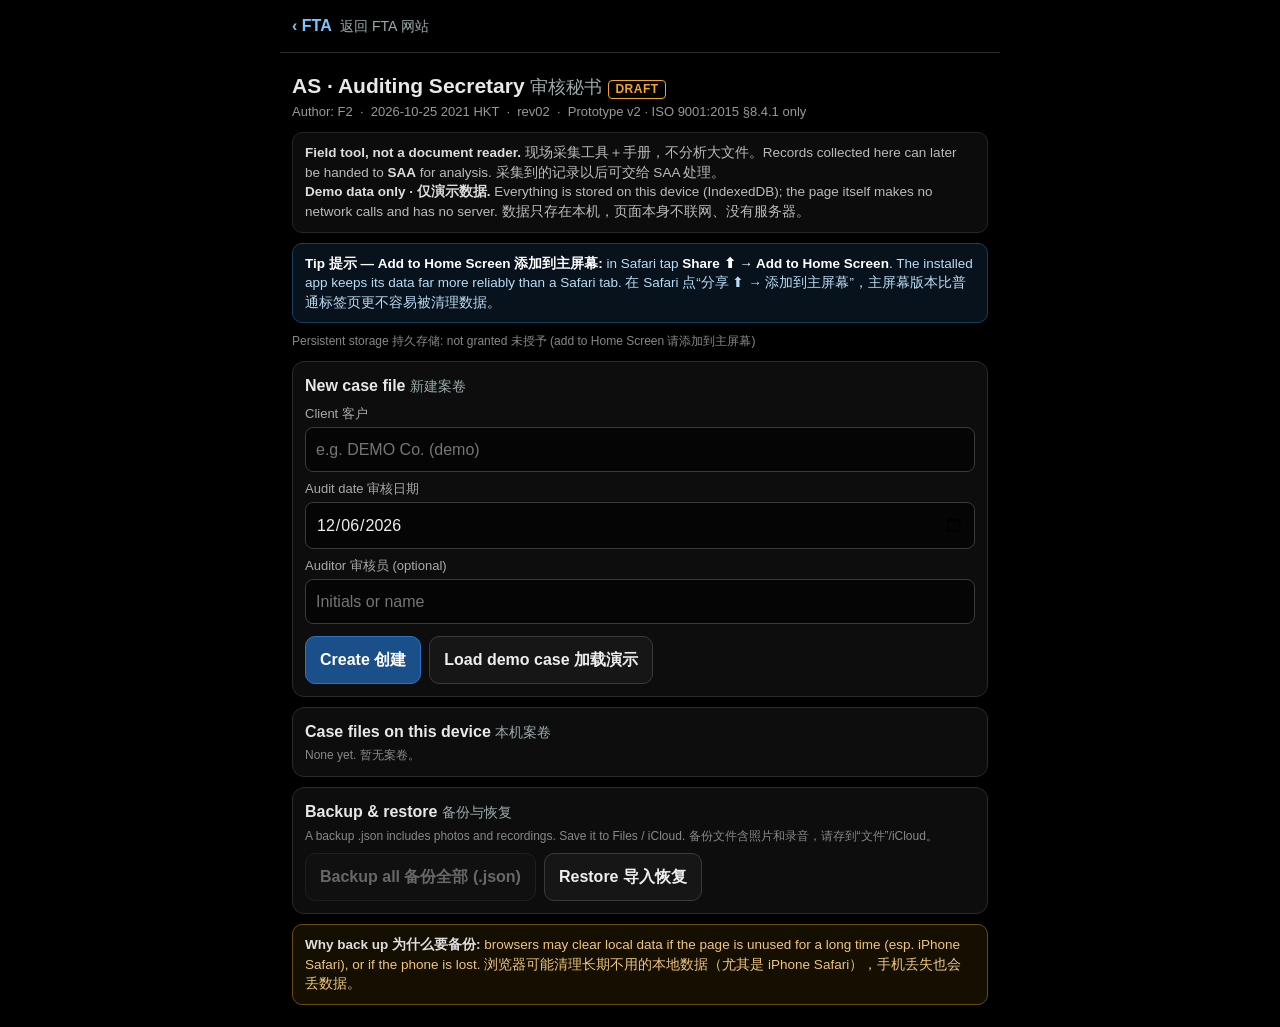
==== as/index.html @ 7c20d6fe "Add AS Auditing Secretary prototype rev02 at /as/ (DRAFT) - Frankie on behalf of JG" ====
<!DOCTYPE html>
<html lang="en">
<head>
<meta charset="utf-8">
<meta name="viewport" content="width=device-width, initial-scale=1, viewport-fit=cover">
<meta name="apple-mobile-web-app-capable" content="yes">
<meta name="mobile-web-app-capable" content="yes">
<meta name="apple-mobile-web-app-status-bar-style" content="black">
<meta name="apple-mobile-web-app-title" content="AS Secretary">
<meta name="theme-color" content="#000000">
<link rel="apple-touch-icon" href="[data-uri]">
<link rel="icon" href="[data-uri]">
<title>AS · Auditing Secretary / 审核秘书 — DRAFT prototype rev02</title>
<style>
*{box-sizing:border-box;-webkit-tap-highlight-color:transparent}
html,body{margin:0;background:#000;color:#e8e8e8;font:16px/1.45 -apple-system,BlinkMacSystemFont,"Segoe UI","PingFang SC","Noto Sans CJK SC","Microsoft YaHei",sans-serif}
body{padding-bottom:env(safe-area-inset-bottom);max-width:720px;margin:0 auto}
a{color:#7cc4ff}
.back{position:sticky;top:0;z-index:50;background:#000;border-bottom:1px solid #2a2a2a;padding:calc(env(safe-area-inset-top) + 4px) 12px 4px}
.back a{display:inline-flex;align-items:center;min-height:44px;text-decoration:none;font-weight:600}
.wrap{padding:12px}
h1{font-size:21px;margin:6px 0 2px}
.zh{color:#9aa;font-size:.88em;font-weight:400}
.meta{color:#999;font-size:13px}
.draft{display:inline-block;border:1px solid #f5a623;color:#f5a623;border-radius:4px;padding:0 6px;font-size:12px;font-weight:700;letter-spacing:.5px;margin-left:6px}
.note{background:#0c0c0c;border:1px solid #262626;border-radius:10px;padding:10px 12px;margin:10px 0;font-size:13.5px;color:#bbb}
.note b{color:#ddd}
.warn{border-color:#6b4a10;background:#150f02;color:#f0c57a}
.card{background:#0d0d0d;border:1px solid #2a2a2a;border-radius:12px;padding:12px;margin:10px 0}
.card h2{font-size:16px;margin:0 0 4px}
.row{display:flex;gap:8px;flex-wrap:wrap}
.btn{min-height:48px;min-width:48px;padding:8px 14px;border-radius:10px;border:1px solid #3a3a3a;background:#161616;color:#eee;font:inherit;font-weight:600;cursor:pointer;display:inline-flex;align-items:center;justify-content:center;gap:6px;text-align:center}
.btn:active{background:#262626}
.btn.pri{background:#1b4f8a;border-color:#2d73c4;color:#fff}
.btn.dan{border-color:#7a2323;color:#ff8d8d}
.btn.sm{min-height:44px;padding:6px 10px;font-size:14px}
.btn[disabled]{opacity:.4;cursor:not-allowed}
.st{flex:1;min-width:0;flex-direction:column;gap:0;line-height:1.2;white-space:nowrap;padding:6px 4px;font-size:15px}
.st.on-seen{background:#12381f;border-color:#2e9a52;color:#8ff0ac}
.st.on-not{background:#3a1414;border-color:#b53b3b;color:#ff9c9c}
.st.on-na{background:#262626;border-color:#777;color:#ddd}
input,select,textarea{width:100%;background:#050505;color:#eee;border:1px solid #3a3a3a;border-radius:8px;padding:10px;font:inherit;font-size:16px;min-height:44px}
textarea{min-height:84px;resize:vertical}
label{display:block;font-size:13px;color:#aaa;margin:8px 0 3px}
.chip{font-size:12px;padding:1px 8px;border-radius:99px;border:1px solid #444;color:#bbb;white-space:nowrap}
.chip.seen{border-color:#2e9a52;color:#8ff0ac}.chip.not{border-color:#b53b3b;color:#ff9c9c}.chip.na{border-color:#888;color:#ddd}
.item{border-top:1px solid #1f1f1f;padding:10px 0}
.item:first-child{border-top:0}
.it-h{display:flex;gap:8px;align-items:flex-start;justify-content:space-between;margin-bottom:6px}
.it-h .p{font-weight:600}
.tabs{display:flex;gap:6px;margin:10px 0}
.tabs .btn{flex:1}
.tabs .btn.on{background:#fff;color:#000;border-color:#fff}
.hint{background:#07121c;border:1px solid #17405f;border-radius:10px;padding:10px 12px;margin:10px 0;font-size:14px;color:#b9dcf5}
.hint b{color:#e3f3ff}
.hint ul{margin:6px 0 0;padding-left:18px}
.q{font-size:20px;font-weight:600;line-height:1.3;margin:6px 0}
.thumbs{display:flex;gap:8px;flex-wrap:wrap;margin-top:8px}
.thumb{position:relative}
.thumb img{width:84px;height:84px;object-fit:cover;border-radius:8px;border:1px solid #333;display:block}
.thumb button{position:absolute;top:-8px;right:-8px;width:32px;height:32px;border-radius:99px;border:1px solid #555;background:#000;color:#fff;font-size:16px}
.fine{font-size:12px;color:#888}
.toast{pointer-events:none;position:fixed;left:12px;right:12px;bottom:calc(env(safe-area-inset-bottom) + 14px);background:#222;border:1px solid #555;border-radius:10px;padding:12px;z-index:99;text-align:center}
.sheet-bg{position:fixed;inset:0;background:rgba(0,0,0,.8);z-index:80;display:flex;align-items:flex-end;justify-content:center}
.sheet{background:#111;border:1px solid #444;border-radius:16px 16px 0 0;padding:16px;width:100%;max-width:720px}
.pre{white-space:pre-wrap;font-size:14px}
.sumblk{border-left:3px solid #333;padding-left:10px;margin:8px 0}
.k{color:#8ab4d8;font-weight:600}
.prog{height:6px;background:#1c1c1c;border-radius:4px;overflow:hidden;margin:6px 0}
.prog i{display:block;height:100%;background:#2d73c4}
.listrow{display:flex;gap:8px;align-items:center;justify-content:space-between;border-top:1px solid #1f1f1f;padding:10px 0}
.listrow:first-child{border-top:0}
.rec{color:#ff6b6b;font-weight:700}

.btn.big{min-height:60px;font-size:17px;width:100%}
.btn.on{background:#fff;color:#000;border-color:#fff}
.btn.seg{min-height:40px;padding:4px 12px;font-size:14px}
.banner{border:1px solid #17405f;background:#07121c;color:#b9dcf5;border-radius:10px;padding:10px 12px;margin:10px 0;font-size:13.5px}
.banner.red{border-color:#8a2b2b;background:#1a0707;color:#ffb0b0}
.banner b{color:#fff}
.aud{display:flex;gap:8px;align-items:center;margin-top:8px;flex-wrap:wrap}
.aud audio{flex:1;min-width:180px;height:44px}
.aud .fine{flex-basis:100%}
a.btn{text-decoration:none}
.sheet{max-height:88vh;overflow:auto}
</style>
</head>
<body>
<div class="back"><a href="https://fta7ai.com/">‹ FTA &nbsp;<span class="zh">返回 FTA 网站</span></a></div>
<div class="wrap">
  <h1>AS · Auditing Secretary <span class="zh">审核秘书</span><span class="draft">DRAFT</span></h1>
  <div class="meta">Author: F2 &nbsp;·&nbsp; 2026-10-25 2021 HKT &nbsp;·&nbsp; rev02 &nbsp;·&nbsp; Prototype v2 · ISO 9001:2015 §8.4.1 only</div>
  <div class="note"><b>Field tool, not a document reader.</b> 现场采集工具＋手册，不分析大文件。Records collected here can later be handed to <b>SAA</b> for analysis. 采集到的记录以后可交给 SAA 处理。<br>
  <b>Demo data only · 仅演示数据.</b> Everything is stored on this device (IndexedDB); the page itself makes no network calls and has no server. 数据只存在本机，页面本身不联网、没有服务器。</div>
  <div id="app"><div class="fine">Loading… 加载中…</div></div>
</div>
<input type="file" id="photoIn" accept="image/*" capture="environment" hidden>
<input type="file" id="libIn" accept="image/*" multiple hidden>
<input type="file" id="impIn" accept="application/json,.json" hidden>
<div id="overlay"></div>
<div id="toast"></div>

<script>
(function(){
'use strict';
var CLAUSE='ISO 9001:2015 §8.4.1';
var OLDKEY='as_proto_v1';
var NAG_MS=3*24*3600*1000;

/* ---------- content: 8 prompts for clause 8.4.1 ---------- */
var ITEMS=[
 {id:'list',
  a:'Supplier list is current', az:'供方清单是最新的',
  q:'How do you keep your list of external providers up to date?', qz:'你们怎么保持外部供方清单是最新的？',
  req:'The organization determines which external providers (incl. outsourced processes) it uses and keeps that scope known and current.',
  reqz:'组织要明确所使用的外部供方（含外包过程），并保持范围清晰、及时更新。',
  ev:['Approved supplier list with revision date and owner','Entries for outsourced processes, not only material suppliers','Last change vs. a recent purchase order (does a supplier used recently appear?)']},
 {id:'crit',
  a:'Evaluation & selection criteria defined', az:'已定义评价与选择准则',
  q:'Walk me through how a new supplier is approved.', qz:'请讲讲一个新供方是怎么被批准的？',
  req:'Criteria for evaluating and selecting external providers are determined and applied, based on their ability to meet requirements.',
  reqz:'要依据供方满足要求的能力，确定并应用评价和选择准则。',
  ev:['Procedure or form that states the criteria (quality system, capability, certificates, audit, samples)','A recent approval file showing the criteria were actually applied','Who approves, and whether the person has authority']},
 {id:'rec',
  a:'Evaluation / re-evaluation records', az:'评价与再评价记录',
  q:'Show me how you evaluated your last new supplier, and when you last re-evaluated an existing one.', qz:'请给我看最近一个新供方的评价，以及上次对现有供方的再评价。',
  req:'Documented information is retained for evaluation, selection and re-evaluation activities.',
  reqz:'评价、选择、再评价活动要保留成文信息。',
  ev:['Dated evaluation records with names/signatures','Re-evaluation frequency defined and followed (compare dates to the defined interval)','Records match the supplier list']},
 {id:'mon',
  a:'Performance monitoring', az:'绩效监视',
  q:'How do you know whether a supplier is performing well or badly?', qz:'你们怎么知道供方表现好还是不好？',
  req:'Supplier performance is monitored against defined measures.',
  reqz:'要按既定指标监视供方绩效。',
  ev:['Scorecard / KPIs (on-time delivery, defect rate, complaints, corrective-action requests)','Data for the last period, not just a template','Evidence the results are reviewed by someone']},
 {id:'proc',
  a:'Outsourced process control', az:'外包过程控制',
  q:'Which processes are outsourced, and how do you keep them under control?', qz:'哪些过程外包了？你们怎么控制？',
  req:'External providers and outsourced processes stay within the organization’s quality management system controls.',
  reqz:'外部供方和外包过程要处于组织质量管理体系的控制之下。',
  ev:['List of outsourced processes','Contract / purchase specs with requirements flowed down','Incoming inspection, certificates, or on-site checks for those processes']},
 {id:'risk',
  a:'Risk basis for type / extent of control', az:'控制类型与程度的风险依据',
  q:'How do you decide how much control a given supplier needs?', qz:'你们怎么决定某个供方需要多大程度的控制？',
  req:'The type and extent of control reflect the risk and the effect on the ability to meet customer requirements.',
  reqz:'控制的类型和程度应与风险及其对满足顾客要求能力的影响相适应。',
  ev:['A risk or criticality ranking of suppliers','Different control levels for different risk classes (e.g. critical vs. low risk)','Reasoning recorded, not only informal']},
 {id:'poor',
  a:'Actions on poor performers', az:'对绩效差的供方采取措施',
  q:'What happens when a supplier performs poorly? Show me the latest example.', qz:'供方表现差时怎么办？请给我看最近的一个例子。',
  req:'Actions arising from evaluations and monitoring are taken and records of them are kept.',
  reqz:'评价和监视产生的措施要落实，并保留记录。',
  ev:['A supplier corrective action request (SCAR) or probation record','Follow-up and closure with dates','Link to the supplier list status (e.g. conditional / disqualified)']},
 {id:'smp',
  a:'Sample size / records seen', az:'抽样数量 / 已看记录',
  q:'Which records did I look at, and how many in total were available?', qz:'我看了哪些记录？总共有多少？',
  req:'(Auditor housekeeping) The audit sample is stated so findings can be traced and judged.',
  reqz:'（审核员备忘）写明抽样情况，使发现可追溯、可判断。',
  ev:['Number of suppliers / files sampled vs. population','How the sample was chosen (random, risk-based)','Dates / IDs of the records seen']}
];
var SOURCES=[['','— choose 选择 —'],['record','Record / document seen 看到记录/文件'],['observe','Observed on site 现场观察'],['interview','Interview, verbal only 仅口头'],['mixed','Verbal + record 口头＋记录']];
var STATUS=[['seen','Seen','看到'],['not','Not seen','未看到'],['na','N/A','不适用']];


/* ---------- state ---------- */
var db={cases:[]};            // in-memory mirror of IndexedDB cases + items
var S={mode:'A',cur:null,lang:'en-US',email:'',lastBackup:0};  // settings (meta store)
var B={};                     // blob records by id (current case(s) loaded lazily)
var loadedBlobs={};           // caseId -> true
var urls={};                  // blob id -> object URL
var view='home', tab='collect', qi=0, open={};
var idb=null, memOnly=false, persistState='unknown';
var voice=null, R=null, audioConsent=false, saveInfo='';
var dirty={}, flushT=null;

function $(s){return document.querySelector(s)}
function esc(s){return String(s==null?'':s).replace(/[&<>"']/g,function(m){return{'&':'&amp;','<':'&lt;','>':'&gt;','"':'&quot;',"'":'&#39;'}[m]})}
function uid(){return 'c'+Date.now().toString(36)+Math.random().toString(36).slice(2,6)}
function pad(n){return ('0'+n).slice(-2)}
function today(){var d=new Date();return d.getFullYear()+'-'+pad(d.getMonth()+1)+'-'+pad(d.getDate())}
function hhmm(){var d=new Date();return pad(d.getHours())+':'+pad(d.getMinutes())}
function fmt(ts){var d=new Date(ts);return d.getFullYear()+'-'+pad(d.getMonth()+1)+'-'+pad(d.getDate())+' '+pad(d.getHours())+':'+pad(d.getMinutes())}
function toast(m){var t=$('#toast');t.innerHTML='<div class="toast">'+esc(m)+'</div>';clearTimeout(toast.t);toast.t=setTimeout(function(){t.innerHTML=''},4200)}
function fatal(e,what){try{console.warn(what,e)}catch(_){}
  var n=e&&e.name;
  toast(n==='QuotaExceededError'?'Storage full 存储已满 — export a backup and free space 请导出备份并释放空间':'Could not save 保存失败 ('+(n||'error')+') — export a backup 请导出备份')}
function blankItem(c,id){return{key:c.id+'|'+id,caseId:c.id,itemId:id,status:'',src:'',sample:'',evDate:'',note:'',stmt:'',sev:'',photos:[],audios:[]}}
function item(c,id){if(!c.items[id])c.items[id]=blankItem(c,id);return c.items[id]}
function cur(){for(var i=0;i<db.cases.length;i++)if(db.cases[i].id===S.cur)return db.cases[i];return null}
function caseById(id){for(var i=0;i<db.cases.length;i++)if(db.cases[i].id===id)return db.cases[i];return null}
function urlFor(id){if(!urls[id]&&B[id])urls[id]=URL.createObjectURL(B[id].blob);return urls[id]||''}
function extOf(m){m=(m||'').toLowerCase();return m.indexOf('mp4')>-1||m.indexOf('aac')>-1?'m4a':m.indexOf('webm')>-1?'webm':m.indexOf('ogg')>-1?'ogg':m.indexOf('jpeg')>-1?'jpg':'bin'}
function baseMime(m){return(m||'application/octet-stream').split(';')[0]}
function dataUrlToBlob(u){
  var m=/^data:([^,]*?)(;base64)?,([\s\S]*)$/.exec(u||''); if(!m)throw new Error('bad data url');
  var bin=m[2]?atob(m[3]):decodeURIComponent(m[3]), a=new Uint8Array(bin.length);
  for(var i=0;i<bin.length;i++)a[i]=bin.charCodeAt(i);
  return new Blob([a],{type:m[1]||'application/octet-stream'});
}
function blobToDataUrl(b){return new Promise(function(res,rej){var r=new FileReader();r.onload=function(){res(r.result)};r.onerror=function(){rej(r.error)};r.readAsDataURL(b)})}

/* ---------- IndexedDB: stores cases, items, blobs (+ meta for settings) ---------- */
function openDB(){return new Promise(function(res,rej){
  if(!window.indexedDB){rej(new Error('IndexedDB unavailable'));return}
  var r;try{r=indexedDB.open('as_secretary',1)}catch(e){rej(e);return}
  r.onupgradeneeded=function(){var d=r.result;
    d.createObjectStore('cases',{keyPath:'id'});
    d.createObjectStore('items',{keyPath:'key'}).createIndex('caseId','caseId');
    d.createObjectStore('blobs',{keyPath:'id'}).createIndex('caseId','caseId');
    d.createObjectStore('meta',{keyPath:'k'});
  };
  r.onsuccess=function(){res(r.result)};r.onerror=function(){rej(r.error)};r.onblocked=function(){rej(new Error('blocked'))};
})}
function tx(names,mode,fn){return new Promise(function(res,rej){
  var t,out;
  try{t=idb.transaction(names,mode);out=fn.apply(null,names.map(function(n){return t.objectStore(n)}))}catch(e){rej(e);return}
  t.oncomplete=function(){res(out)};t.onerror=function(){rej(t.error)};t.onabort=function(){rej(t.error||new Error('aborted'))};
})}
function noop(){return Promise.resolve()}
function setMeta(k,v){S[k]=v;if(!idb)return noop();return tx(['meta'],'readwrite',function(m){m.put({k:k,v:v})}).catch(function(e){fatal(e,'meta')})}
function caseRec(c){return{id:c.id,client:c.client,date:c.date,auditor:c.auditor||'',created:c.created}}
function putCase(c){if(!idb)return noop();return tx(['cases'],'readwrite',function(s){s.put(caseRec(c))}).catch(function(e){fatal(e,'case')})}
function markItem(c,id){dirty[c.id+'|'+id]=[c,id];clearTimeout(flushT);flushT=setTimeout(flush,250);setInd('saving')}
function flush(){
  clearTimeout(flushT);var jobs=Object.keys(dirty).map(function(k){return dirty[k]});dirty={};
  if(!jobs.length||!idb)return noop();
  return tx(['items'],'readwrite',function(s){jobs.forEach(function(j){if(j[0].items[j[1]])s.put(j[0].items[j[1]])})})
    .then(function(){saveInfo='Saved on this device 已存本机 '+hhmm();setInd()},function(e){fatal(e,'items')});
}
function setInd(s){var el=$('#ind');var t=s==='saving'?'Saving… 保存中…':saveInfo;if(el)el.textContent=t}
function loadBlobs(caseId){
  if(loadedBlobs[caseId]||!idb){loadedBlobs[caseId]=true;return noop()}
  return tx(['blobs'],'readonly',function(s){return s.index('caseId').getAll(caseId)}).then(function(r){
    (r.result||[]).forEach(function(x){B[x.id]=x});loadedBlobs[caseId]=true;
  });
}
function persistFullCase(c){
  if(!idb)return noop();
  return tx(['cases','items','blobs'],'readwrite',function(cs,is,bs){
    cs.put(caseRec(c));
    Object.keys(c.items).forEach(function(k){var it=c.items[k];is.put(it);
      it.photos.concat(it.audios).forEach(function(m){if(B[m.id])bs.put(B[m.id])})});
  });
}
function delCaseDb(id){
  if(!idb)return noop();
  return tx(['cases','items','blobs'],'readwrite',function(cs,is,bs){
    cs.delete(id);
    [[is,'items'],[bs,'blobs']].forEach(function(p){
      var rq=p[0].index('caseId').openKeyCursor(IDBKeyRange.only(id));
      rq.onsuccess=function(){var cu=rq.result;if(cu){p[0].delete(cu.primaryKey);cu.continue()}};
    });
  });
}
function loadAll(){
  return tx(['cases','items','meta'],'readonly',function(cs,is,ms){return[cs.getAll(),is.getAll(),ms.getAll()]}).then(function(rs){
    var cases=rs[0].result||[],items=rs[1].result||[],metas=rs[2].result||[];
    metas.forEach(function(m){S[m.k]=m.v});
    var map={};cases.forEach(function(c){c.items={};map[c.id]=c});
    items.forEach(function(it){if(map[it.caseId]){it.photos=it.photos||[];it.audios=it.audios||[];map[it.caseId].items[it.itemId]=it}});
    cases.sort(function(a,b){return (a.created||'')<(b.created||'')?-1:1});
    db.cases=cases;
  });
}

/* ---------- migration from rev01 localStorage ---------- */
function migrateOld(){
  var raw=null;try{raw=localStorage.getItem(OLDKEY)}catch(e){}
  var lang=null;try{lang=localStorage.getItem('as_lang')}catch(e){}
  if(lang&&(lang==='en-US'||lang==='zh-CN')){S.lang=lang;setMeta('lang',lang)}
  if(lang){try{localStorage.removeItem('as_lang')}catch(e){}}
  if(!raw)return noop();
  var old;try{old=JSON.parse(raw)}catch(e){return noop()}
  if(!old||!old.cases||!old.cases.length){try{localStorage.removeItem(OLDKEY)}catch(e){}return noop()}
  var n=0,migrated=[];
  old.cases.forEach(function(oc){
    if(caseById(oc.id))return;
    var c={id:oc.id||uid(),client:oc.client||'(migrated)',date:oc.date||today(),auditor:oc.auditor||'',created:oc.created||new Date().toISOString(),items:{}};
    Object.keys(oc.items||{}).forEach(function(k){
      var o=oc.items[k],it=blankItem(c,k);
      ['status','src','sample','evDate','note','stmt','sev'].forEach(function(f){it[f]=o[f]||''});
      (o.photos||[]).forEach(function(p){
        if(!p||!p.t)return;
        try{var b=dataUrlToBlob(p.t),id='b'+uid();B[id]={id:id,caseId:c.id,itemId:k,kind:'photo',mime:b.type,blob:b,ts:p.ts||''};
          it.photos.push({id:id,ts:p.ts||'',mime:b.type,size:b.size,migrated:true})}catch(e){}
      });
      c.items[k]=it;
    });
    loadedBlobs[c.id]=true;db.cases.push(c);migrated.push(c);n++;
  });
  if(old.mode&&(old.mode==='A'||old.mode==='B'))setMeta('mode',old.mode);
  return Promise.all(migrated.map(function(c){return persistFullCase(c)})).then(function(){
    return tx(['cases'],'readonly',function(s){return s.count()});   // read back before deleting the old copy
  }).then(function(r){
    if(r.result>=db.cases.length){try{localStorage.removeItem(OLDKEY)}catch(e){}if(n)toast('Migrated '+n+' case(s) from rev01 已迁移 '+n+' 个案卷')}
  }).catch(function(e){fatal(e,'migrate')});
}

/* ---------- persistence request + banners ---------- */
function isStandalone(){return window.navigator.standalone===true||(window.matchMedia&&matchMedia('(display-mode: standalone)').matches)}
function askPersist(){
  if(!(navigator.storage&&navigator.storage.persist)){persistState='unsupported';return noop()}
  return navigator.storage.persist().then(function(ok){persistState=ok?'granted':'denied'},function(){persistState='unsupported'}).then(function(){render()});
}
function storageBanner(){
  var h='';
  if(memOnly)h+='<div class="banner red"><b>Storage unavailable 存储不可用.</b> This browser blocked IndexedDB (private mode?). Data will be lost when you close the page — export a backup before leaving. 此浏览器禁用了本地数据库（隐私模式？），关闭页面数据会丢失，请先导出备份。</div>';
  if(!isStandalone())h+='<div class="banner"><b>Tip 提示 — Add to Home Screen 添加到主屏幕:</b> in Safari tap <b>Share ⬆︎ → Add to Home Screen</b>. The installed app keeps its data far more reliably than a Safari tab. 在 Safari 点“分享 ⬆︎ → 添加到主屏幕”，主屏幕版本比普通标签页更不容易被清理数据。</div>';
  var ps=persistState==='granted'?'granted ✓ 已授予':persistState==='denied'?'not granted 未授予 (add to Home Screen 请添加到主屏幕)':persistState==='unsupported'?'not supported 不支持':'…';
  h+='<div class="fine" id="stor">Persistent storage 持久存储: '+ps+'</div>';
  return h;
}
function nagState(){
  if(!db.cases.length)return null;
  var ref=S.lastBackup||0;
  if(!ref){db.cases.forEach(function(c){var t=Date.parse(c.created)||Date.now();if(!ref||t<ref)ref=t})}
  var late=(Date.now()-ref)>NAG_MS;
  return{late:late,never:!S.lastBackup,days:Math.floor((Date.now()-ref)/86400000)};
}
function backupBanner(){
  var n=nagState();if(!n)return '';
  var last=S.lastBackup?fmt(S.lastBackup):'never 从未';
  if(n.late)return '<div class="banner red" id="nag"><b>Back up now 请立即备份:</b> '+(n.never?'no backup has been made and your oldest case is over 3 days old.':'last backup was '+n.days+' days ago.')+' 距上次备份已超过 3 天。<div class="row" style="margin-top:8px"><button class="btn sm pri" data-act="backupall">Backup all 备份全部</button></div><div class="fine">Last backed up 上次备份: '+last+'</div></div>';
  return '<div class="fine" id="lastbk">Last backed up 上次备份: '+last+'</div>';
}

/* ---------- views ---------- */
function render(){
  var y=window.scrollY,h;
  if(view==='home')h=vHome();else if(tab==='summary')h=vSummary();else h=vCollect();
  $('#app').innerHTML=h;window.scrollTo(0,y);
}
function langSw(){
  return '<div class="row" style="align-items:center;margin-top:8px"><span class="fine">Voice language 语音语言</span>'+
   '<button class="btn seg'+(S.lang==='en-US'?' on':'')+'" data-act="lang" data-l="en-US">English</button>'+
   '<button class="btn seg'+(S.lang==='zh-CN'?' on':'')+'" data-act="lang" data-l="zh-CN">中文</button></div>';
}
function vHome(){
  var h=storageBanner()+backupBanner();
  h+='<div class="card"><h2>New case file <span class="zh">新建案卷</span></h2>'+
   '<label>Client 客户</label><input id="nc" placeholder="e.g. DEMO Co. (demo)">'+
   '<label>Audit date 审核日期</label><input id="nd" type="date" value="'+today()+'">'+
   '<label>Auditor 审核员 (optional)</label><input id="na" placeholder="Initials or name">'+
   '<div class="row" style="margin-top:12px"><button class="btn pri" data-act="newcase">Create 创建</button>'+
   '<button class="btn" data-act="demo">Load demo case 加载演示</button></div></div>';
  h+='<div class="card"><h2>Case files on this device <span class="zh">本机案卷</span></h2>';
  if(!db.cases.length)h+='<div class="fine">None yet. 暂无案卷。</div>';
  db.cases.slice().reverse().forEach(function(c){
    var done=ITEMS.filter(function(i){return c.items[i.id]&&c.items[i.id].status}).length;
    h+='<div class="listrow"><div><b>'+esc(c.client)+'</b><div class="fine">'+esc(c.date)+' · '+done+'/'+ITEMS.length+' covered 已覆盖</div></div><button class="btn sm" data-act="opencase" data-id="'+c.id+'">Open 打开</button></div>';
  });
  h+='</div><div class="card"><h2>Backup &amp; restore <span class="zh">备份与恢复</span></h2>'+
   '<div class="fine">A backup .json includes photos and recordings. Save it to Files / iCloud. 备份文件含照片和录音，请存到“文件”/iCloud。</div>'+
   '<div class="row" style="margin-top:8px"><button class="btn" data-act="backupall"'+(db.cases.length?'':' disabled')+'>Backup all 备份全部 (.json)</button><button class="btn" data-act="import">Restore 导入恢复</button></div></div>';
  h+='<div class="note warn"><b>Why back up 为什么要备份:</b> browsers may clear local data if the page is unused for a long time (esp. iPhone Safari), or if the phone is lost. 浏览器可能清理长期不用的本地数据（尤其是 iPhone Safari），手机丢失也会丢数据。</div>';
  return h;
}
function caseHead(c){
  return '<div class="row" style="justify-content:space-between;align-items:center"><button class="btn sm" data-act="home">‹ Cases 案卷</button><div class="fine" style="text-align:right"><b style="color:#ddd">'+esc(c.client)+'</b><br>'+esc(c.date)+'<br><span id="ind">'+esc(saveInfo)+'</span></div></div>';
}
function vCollect(){
  var c=cur();if(!c){view='home';return vHome()}
  var done=ITEMS.filter(function(i){return c.items[i.id]&&c.items[i.id].status}).length;
  var h=caseHead(c)+backupBanner();
  h+='<div class="tabs"><button class="btn on" data-act="tab" data-t="collect">Collect 采集</button><button class="btn" data-act="tab" data-t="summary">Summary 总结</button></div>';
  h+='<div class="tabs"><button class="btn'+(S.mode==='A'?' on':'')+'" data-act="mode" data-m="A">A · Senior <span class="zh">资深</span></button><button class="btn'+(S.mode==='B'?' on':'')+'" data-act="mode" data-m="B">B · Junior <span class="zh">新手</span></button></div>';
  h+='<div class="fine">Clause 条款 <b>8.4.1</b> Control of externally provided processes, products and services <span class="zh">外部提供的过程、产品和服务的控制</span> · '+done+'/'+ITEMS.length+'</div><div class="prog"><i style="width:'+(done/ITEMS.length*100)+'%"></i></div>';
  h+=(S.mode==='A')?vModeA(c):vModeB(c);
  return h;
}
function statusBtns(id,it){
  return '<div class="row" style="flex-wrap:nowrap">'+STATUS.map(function(s){
    var on=it.status===s[0]?' on-'+s[0]:'';
    return '<button class="btn st'+on+'" data-act="status" data-id="'+id+'" data-s="'+s[0]+'">'+s[1]+'<span class="zh" style="color:inherit;opacity:.8;font-size:12px">'+s[2]+'</span></button>';
  }).join('')+'</div>';
}
function chip(it){var s=STATUS.filter(function(x){return x[0]===it.status})[0];return s?'<span class="chip '+s[0]+'">'+s[1]+' '+s[2]+'</span>':'<span class="chip">open 待看</span>'}
function vModeA(c){
  var h='<div class="note"><b>Mode A · Senior 资深:</b> compact checklist. Tap Seen / Not seen / N/A; open Details to add note, voice, recording, photo. 紧凑清单，点选状态，详情里记笔记、语音、录音、拍照。<br>The tool never concludes a nonconformity — you do. 本工具不下不符合结论，由审核员判断。</div><div class="card" style="padding:4px 12px">';
  ITEMS.forEach(function(p,n){
    var it=item(c,p.id),o=open[p.id];
    h+='<div class="item"><div class="it-h"><div class="p">'+(n+1)+'. '+esc(p.a)+'<div class="zh">'+esc(p.az)+'</div></div>'+chip(it)+'</div>'+statusBtns(p.id,it)+
      '<div style="margin-top:6px"><button class="btn sm" data-act="toggle" data-id="'+p.id+'">'+(o?'Hide ▴ 收起':'Details ▾ 详情')+(it.note||it.photos.length||it.audios.length?' •':'')+'</button></div>'+(o?details(p,it):'')+'</div>';
  });
  return h+'</div>';
}
function vModeB(c){
  var p=ITEMS[qi],it=item(c,p.id);
  var h='<div class="note"><b>Mode B · Junior 新手:</b> one open question at a time. Ask, listen, then record what you actually see. 一次一个开放式问题，先问、再听、再记录你实际看到的。</div>';
  h+='<div class="card"><div class="fine">Question 问题 '+(qi+1)+' / '+ITEMS.length+' &nbsp;'+chip(it)+'</div>'+
    '<div class="q">“'+esc(p.q)+'”<div class="zh" style="font-size:15px;margin-top:4px">'+esc(p.qz)+'</div></div>'+
    '<div class="hint"><b>What evidence to look for 应看什么证据</b><ul>'+p.ev.map(function(e){return'<li>'+esc(e)+'</li>'}).join('')+'</ul></div>';
  h+=verbalRem(it);
  h+='<label>How was it answered? 回答方式</label><select data-act="src" data-id="'+p.id+'">'+SOURCES.map(function(s){return'<option value="'+s[0]+'"'+(it.src===s[0]?' selected':'')+'>'+esc(s[1])+'</option>'}).join('')+'</select>';
  h+='<div style="margin:10px 0">'+statusBtns(p.id,it)+'</div>'+details(p,it,true)+'</div>';
  h+='<div class="row"><button class="btn" style="flex:1" data-act="prev"'+(qi?'':' disabled')+'>‹ Back 上一题</button><button class="btn pri" style="flex:1" data-act="next">'+(qi<ITEMS.length-1?'Next 下一题 ›':'Summary 总结 ›')+'</button></div>';
  return h;
}
function verbalRem(it){
  if(it.src==='interview')
    return '<div class="note warn"><b>Verbal only 仅口头:</b> “Can you show me the last 3 records?” <span class="zh" style="color:#d9b36a">“能给我看最近 3 份记录吗？”</span><br>A verbal answer is not yet objective evidence. 口头回答还不是客观证据。</div>';
  return '';
}
function mmss(s){s=Math.round(s||0);return Math.floor(s/60)+':'+pad(s%60)}
function details(p,it,inB){
  var id=p.id,h='<div style="margin-top:8px">';
  if(!inB){
    h+=verbalRem(it)+'<label>How was it shown? 证据来源</label><select data-act="src" data-id="'+id+'">'+SOURCES.map(function(s){return'<option value="'+s[0]+'"'+(it.src===s[0]?' selected':'')+'>'+esc(s[1])+'</option>'}).join('')+'</select>';
  }
  h+='<div class="row"><div style="flex:1;min-width:130px"><label>Evidence date 证据日期</label><input type="date" data-act="evd" data-id="'+id+'" value="'+esc(it.evDate)+'"></div>'+
     '<div style="flex:1;min-width:130px"><label>Sample 抽样</label><input data-act="smp" data-id="'+id+'" value="'+esc(it.sample)+'" placeholder="e.g. 3 of 20 files"></div></div>';
  h+='<label>Note 笔记</label><textarea data-act="note" data-id="'+id+'" placeholder="Type what you saw / heard 记录所见所闻">'+esc(it.note)+'</textarea>';
  h+='<div class="row" style="margin-top:8px"><button class="btn sm" data-act="voice" data-id="'+id+'">🎤 Dictate 听写</button><button class="btn sm" data-act="rec" data-id="'+id+'">⏺ Record 录音</button><button class="btn sm" data-act="photo" data-id="'+id+'">📷 Photo 拍照</button><button class="btn sm" data-act="lib" data-id="'+id+'">🖼 Library 相册</button></div>';
  h+=langSw();
  h+='<div class="fine" style="margin-top:6px"><b>Dictate 听写</b> = speech-to-text (you confirm the text). On iPhone it may use the vendor’s online speech service. <b>Record 录音</b> = audio file; the recording itself stays on this device. 听写在 iPhone 上可能使用厂商（苹果/谷歌）的在线语音服务；录音文件只存在本机。<br>Ask permission before photographing documents or recording people. 拍摄文件或录音前先征得同意。</div>';
  if(R&&R.id===id){
    h+='<div class="card" style="border-color:#b53b3b"><span class="rec">● Recording 录音中 <span id="rt">'+mmss((Date.now()-R.t0)/1000)+'</span></span> <span class="fine">('+esc(baseMime(R.mime))+')</span><div class="row" style="margin-top:8px"><button class="btn sm pri" data-act="recstop">Stop &amp; save 停止并保存</button><button class="btn sm dan" data-act="reccancel">Cancel 取消</button></div></div>';
  }
  if(voice&&voice.id===id){
    h+='<div class="card" style="border-color:#2d73c4"><b>Transcript 转写</b> '+(voice.on?'<span class="rec">● listening 聆听中</span>':'')+
      '<div class="fine">Check and edit, then confirm. Nothing is saved until you confirm. 请核对并修改，确认后才保存。</div>'+
      '<textarea id="vt" placeholder="…">'+esc(voice.text)+'</textarea><div class="row" style="margin-top:8px">'+
      (voice.on?'<button class="btn sm" data-act="vstop">Stop 停止</button>':'')+
      '<button class="btn sm pri" data-act="vok">Confirm &amp; save 确认保存</button><button class="btn sm dan" data-act="vno">Discard 丢弃</button></div></div>';
  }
  if(it.audios.length){
    it.audios.forEach(function(a,i){
      h+='<div class="aud"><audio controls preload="metadata" src="'+urlFor(a.id)+'"></audio><button class="btn sm dan" data-act="delaudio" data-id="'+id+'" data-i="'+i+'" aria-label="Delete recording">🗑 Delete 删除</button><div class="fine">Recording 录音 '+(i+1)+' · '+mmss(a.dur)+' · '+esc(baseMime(a.mime))+' · '+Math.round((a.size||0)/1024)+' KB · '+esc(fmt(a.ts))+'</div></div>';
    });
  }
  if(it.photos.length){
    h+='<div class="thumbs">'+it.photos.map(function(ph,i){return'<div class="thumb"><img alt="photo" src="'+urlFor(ph.id)+'"><button data-act="delphoto" data-id="'+id+'" data-i="'+i+'" aria-label="Delete photo">×</button></div>'}).join('')+'</div>';
  }
  return h+'</div>';
}

/* ---------- summary / composition ---------- */
function stLabel(s){return({seen:'Seen 看到',not:'Not seen 未看到',na:'N/A 不适用'})[s]||'Not covered 未覆盖'}
function srcLabel(s){var r=SOURCES.filter(function(x){return x[0]===s})[0];return r&&s?r[1]:'(not stated 未填)'}
function fileNames(p,n,it){
  var out=[];
  it.photos.forEach(function(ph,k){out.push('P'+(n+1)+'-'+p.id+'-photo'+(k+1)+'.jpg')});
  it.audios.forEach(function(a,k){out.push('P'+(n+1)+'-'+p.id+'-audio'+(k+1)+'.'+extOf(a.mime))});
  return out;
}
function evText(p,n,it){
  var parts=['Status: '+stLabel(it.status),'Source: '+srcLabel(it.src),'Date: '+(it.evDate||'(not stated)'),'Sample: '+(it.sample||'(not stated)')];
  if(it.photos.length)parts.push('Photos: '+it.photos.length);
  if(it.audios.length)parts.push('Recordings: '+it.audios.length);
  var t=parts.join(' | ')+(it.note?'\nNotes: '+it.note:'');
  var fn=fileNames(p,n,it);if(fn.length)t+='\nFiles: '+fn.join(', ');
  return t;
}
function summaryHead(c){
  return 'AS · Auditing Secretary — DRAFT case summary\nClause: '+CLAUSE+'\nClient: '+c.client+'\nAudit date: '+c.date+(c.auditor?'\nAuditor: '+c.auditor:'')+'\nGenerated: '+fmt(Date.now())+' (device time)\n'+
   'Note: draft prepared from auditor field notes; findings and severity are the auditor’s decision.\n\n';
}
function composeText(c){
  var t=summaryHead(c);
  ITEMS.forEach(function(p,n){
    var it=item(c,p.id);
    t+='== 8.4.1 · '+(n+1)+'. '+p.a+' / '+p.az+' ==\nRequirement: '+p.req+'\nEvidence: '+evText(p,n,it)+'\n';
    if(it.status==='not'||it.status===''){t+='Finding draft:\n  1. Evidence: (see above)\n  2. Requirement: (see above)\n  3. Statement of nonconformity: '+(it.stmt||'[auditor to complete]')+'\n  Severity: '+(it.sev||'[auditor to complete]')+'\n'}
    t+='\n';
  });
  return t;
}
function composeCompact(c){
  var t=summaryHead(c);
  ITEMS.forEach(function(p,n){
    var it=item(c,p.id);
    t+=(n+1)+'. '+p.a+' — '+stLabel(it.status)+' | '+srcLabel(it.src)+(it.sample?' | '+it.sample:'')+(it.evDate?' | '+it.evDate:'')+(it.photos.length?' | photos '+it.photos.length:'')+(it.audios.length?' | audio '+it.audios.length:'')+'\n';
    if(it.note)t+='   Notes: '+it.note+'\n';
    if((it.status==='not'||it.status==='')&&(it.stmt||it.sev))t+='   Statement: '+(it.stmt||'[auditor]')+' | Severity: '+(it.sev||'[auditor]')+'\n';
  });
  return t;
}
function composeHTML(c){
  var jobs=[];
  ITEMS.forEach(function(p){var it=item(c,p.id);it.photos.forEach(function(ph){if(B[ph.id])jobs.push(blobToDataUrl(B[ph.id].blob).then(function(u){ph._u=u}))})});
  return Promise.all(jobs).then(function(){
    var b='<h1>AS · Auditing Secretary — DRAFT case summary</h1><p>Clause '+CLAUSE+'<br>Client: '+esc(c.client)+'<br>Audit date: '+esc(c.date)+(c.auditor?'<br>Auditor: '+esc(c.auditor):'')+'<br>Generated: '+esc(fmt(Date.now()))+' (device time)</p><p><i>Draft from auditor field notes; findings and severity are the auditor’s decision.</i></p>';
    ITEMS.forEach(function(p,n){
      var it=item(c,p.id);
      b+='<h2>'+(n+1)+'. '+esc(p.a)+' / '+esc(p.az)+'</h2><p><b>Requirement:</b> '+esc(p.req)+'</p><p><b>Evidence:</b> '+esc(evText(p,n,it)).replace(/\n/g,'<br>')+'</p>';
      if(it.photos.length)b+=it.photos.map(function(ph){var u=ph._u;delete ph._u;return u?'<img src="'+u+'" width="160"> ':''}).join('');
      if(it.status==='not'||it.status==='')b+='<p><b>Finding draft:</b><br>1 Evidence: see above<br>2 Requirement: see above<br>3 Statement of nonconformity: '+(esc(it.stmt)||'[auditor to complete]')+'<br>Severity: '+(esc(it.sev)||'[auditor to complete]')+'</p>';
    });
    return '<!DOCTYPE html><html><head><meta charset="utf-8"><meta name="viewport" content="width=device-width,initial-scale=1"><title>Case summary</title><style>body{font:15px/1.5 sans-serif;max-width:760px;margin:20px auto;padding:0 12px}</style></head><body>'+b+'</body></html>';
  });
}
function vSummary(){
  var c=cur();if(!c){view='home';return vHome()}
  var nf=0;ITEMS.forEach(function(p){var it=item(c,p.id);nf+=it.photos.length+it.audios.length});
  var h=caseHead(c)+backupBanner();
  h+='<div class="tabs"><button class="btn" data-act="tab" data-t="collect">Collect 采集</button><button class="btn on" data-act="tab" data-t="summary">Summary 总结</button></div>';
  h+='<div class="card" style="border-color:#2d73c4"><button class="btn pri big" data-act="sendmail">✉ Send summary to my email<br><span style="font-weight:400;font-size:14px">发送总结到我的邮箱</span></button>'+
    '<label>My email address 我的邮箱 (stored on this device only 仅存本机)</label><input id="em" type="email" inputmode="email" autocomplete="email" autocapitalize="none" data-act="email" placeholder="you@example.com" value="'+esc(S.email)+'">'+
    '<div class="fine" style="margin-top:6px">Opens the iPhone share sheet with the summary text + '+nf+' photo/audio file(s) — choose <b>Mail</b>. If your browser cannot share files, a text-only mailto link is offered instead. Nothing is sent to any server by this page. 打开 iPhone 分享面板（含总结文字和 '+nf+' 个照片/录音文件），请选“邮件”。若浏览器不支持分享文件，则改为仅文字的 mailto 链接。本页面不向任何服务器发送数据。</div></div>';
  h+='<div class="note"><b>Auto-composed draft 自动整理草稿.</b> The finding statement and severity are left blank for you — the tool does not decide nonconformity. 不符合声明与严重程度留空，由你填写，工具不做判断。</div>';
  ITEMS.forEach(function(p,n){
    var it=item(c,p.id);
    h+='<div class="card"><h2>8.4.1 · '+(n+1)+'. '+esc(p.a)+' <span class="zh">'+esc(p.az)+'</span></h2>'+
      '<div class="sumblk"><span class="k">Requirement 要求</span><div>'+esc(p.req)+'</div><div class="zh">'+esc(p.reqz)+'</div></div>'+
      '<div class="sumblk"><span class="k">Evidence 证据</span><div class="pre">'+esc(evText(p,n,it))+'</div>'+
      (it.photos.length?'<div class="thumbs">'+it.photos.map(function(ph){return'<img alt="" src="'+urlFor(ph.id)+'" style="width:56px;height:56px;object-fit:cover;border-radius:6px">'}).join('')+'</div>':'')+'</div>';
    if(it.status==='not'||it.status==='')
      h+='<div class="sumblk"><span class="k">Finding draft 发现草稿</span><div class="fine">1 Evidence = above · 2 Requirement = above · 3 Statement of nonconformity = yours 你来写</div>'+
        '<label>Statement of nonconformity 不符合声明（你填写）</label><textarea data-act="stmt" data-id="'+p.id+'" placeholder="Leave blank if no finding 无发现则留空">'+esc(it.stmt)+'</textarea>'+
        '<label>Severity 严重程度（你填写）</label><select data-act="sev" data-id="'+p.id+'"><option value="">— blank 空白 —</option><option value="Major"'+(it.sev==='Major'?' selected':'')+'>Major 主要</option><option value="Minor"'+(it.sev==='Minor'?' selected':'')+'>Minor 次要</option><option value="OFI"'+(it.sev==='OFI'?' selected':'')+'>Observation / OFI 观察/改进机会</option></select></div>';
    else h+='<div class="fine">No finding draft needed for this status. 此状态无需发现草稿。</div>';
    h+='</div>';
  });
  h+='<div class="card"><h2>Export &amp; backup 导出与备份</h2><div class="row"><button class="btn pri" data-act="copy">Copy 复制</button><button class="btn" data-act="dltxt">.txt</button><button class="btn" data-act="dlhtml">.html</button><button class="btn" data-act="dljson">Backup 备份 .json</button></div>'+
    '<div class="fine" style="margin-top:6px">Backup .json includes photos and recordings (base64). 备份 .json 含照片和录音。 Records can later be handed to SAA. 记录以后可交给 SAA。</div></div>';
  h+='<div class="card" style="border-color:#5a1b1b"><h2>Danger zone 危险操作</h2><button class="btn dan" data-act="delcase">Delete this case file 删除此案卷</button></div>';
  return h;
}
function download(name,mime,data){
  var b=(data instanceof Blob)?data:new Blob([data],{type:mime}),a=document.createElement('a');
  a.href=URL.createObjectURL(b);a.download=name;document.body.appendChild(a);a.click();
  setTimeout(function(){URL.revokeObjectURL(a.href);a.remove()},4000);
}
function fname(c,ext){return 'AS-case-'+c.client.replace(/[^\w]+/g,'_').slice(0,24)+'-'+c.date+'.'+ext}

/* ---------- email ---------- */
function validEmail(e){return /^[^\s@,;<>]+@[^\s@,;<>]+\.[^\s@,;<>]+$/.test(e)}
function buildFiles(c){
  var files=[];
  files.push(new File([composeText(c)],fname(c,'txt'),{type:'text/plain'}));
  ITEMS.forEach(function(p,n){
    var it=item(c,p.id),names=fileNames(p,n,it),k=0;
    it.photos.forEach(function(ph){var r=B[ph.id];if(r)files.push(new File([r.blob],names[k],{type:'image/jpeg'}));k++});
    it.audios.forEach(function(a){var r=B[a.id];if(r)files.push(new File([r.blob],names[k],{type:baseMime(a.mime)}));k++});
  });
  return files;
}
function sendMail(){
  var c=cur();if(!c)return;
  var to=($('#em')?$('#em').value:S.email).trim();
  if(to&&!validEmail(to)){toast('Check the email address 请检查邮箱地址');return}
  if(to!==S.email)setMeta('email',to);
  flush();
  var files,text=composeText(c),title='AS summary (DRAFT) — '+c.client+' '+c.date;
  try{files=buildFiles(c)}catch(e){files=null}
  var canFiles=false;
  try{canFiles=!!(files&&navigator.share&&navigator.canShare&&navigator.canShare({files:files}))}catch(e){}
  if(canFiles){
    navigator.share({title:title,text:text,files:files}).then(function(){
      toast('Shared 已分享'+(to?' — send to '+to+' 请发给 '+to:''));
    },function(e){
      if(e&&e.name==='AbortError')return;           // user closed the sheet
      mailFallback(c,to,'Sharing failed 分享失败 ('+((e&&e.name)||'error')+')');
    });
    if(to)toast('In the share sheet choose Mail, then address it to 在分享面板选“邮件”，收件人填: '+to);
  }else mailFallback(c,to,'This browser cannot share files 此浏览器不支持分享文件');
}
function mailtoUrl(c,to){
  var subj='AS summary (DRAFT) — '+c.client+' '+c.date,body=composeCompact(c),LIM=2000;
  var tail='\n\n[Text only; truncated if long. Photos/audio NOT attached. 仅文字，过长已截断，照片/录音未附。]';
  var base='mailto:'+(validEmail(to)?to:'')+'?subject='+encodeURIComponent(subj)+'&body=';
  var full=base+encodeURIComponent(body+tail),truncated=false;
  while(full.length>LIM&&body.length>50){
    truncated=true;var cut=body.slice(0,Math.floor(body.length*0.9)),nl=cut.lastIndexOf('\n');body=nl>40?cut.slice(0,nl):cut;
    full=base+encodeURIComponent(body+'\n[… truncated 已截断 …]'+tail);
  }
  return{url:full,truncated:truncated,len:full.length};
}
function mailFallback(c,to,why){
  var m=mailtoUrl(c,to),nf=0;
  ITEMS.forEach(function(p){var it=item(c,p.id);nf+=it.photos.length+it.audios.length});
  $('#overlay').innerHTML='<div class="sheet-bg"><div class="sheet"><h2 style="margin:0 0 6px">Email (text only) 邮件（仅文字）</h2>'+
   '<div class="note warn"><b>'+esc(why)+'.</b> Photos and recordings <b>cannot be attached</b> with a mailto link. 用 mailto 链接<b>无法附带照片和录音</b>。'+(m.truncated?'<br>The text was shortened to fit; use Copy or the .txt for the full summary. 文字已截断，完整内容请用“复制”或 .txt。':'')+'</div>'+
   '<a class="btn pri big" id="mailA" href="'+esc(m.url)+'">✉ Open Mail app 打开邮件</a>'+
   '<div class="fine" style="margin:6px 0">To 收件人: '+(validEmail(to)?esc(to):'(blank — type it in Mail 留空，在邮件里填写)')+'</div>'+
   '<div class="row"><button class="btn sm" data-act="copy">Copy full text 复制全文</button><button class="btn sm" data-act="dltxt">.txt</button><button class="btn sm" data-act="dlhtml">.html (with photos 含照片)</button>'+
   (nf?'<button class="btn sm" data-act="dlmedia">Download '+nf+' photo/audio file(s) 下载照片/录音</button>':'')+'</div>'+
   '<div class="row" style="margin-top:12px"><button class="btn" style="flex:1" data-act="closesheet">Close 关闭</button></div></div></div>';
}
function downloadMedia(c){
  var fs=buildFiles(c).slice(1);
  fs.forEach(function(f,i){setTimeout(function(){download(f.name,f.type,f)},i*600)});
  toast(fs.length+' file(s) downloading 个文件下载中');
}

/* ---------- backup / restore ---------- */
function buildBackup(cases){
  var out={format:'as-secretary-backup',version:2,app:'AS · Auditing Secretary rev02',exported:new Date().toISOString(),cases:[]};
  var chain=Promise.resolve();
  cases.forEach(function(c){
    chain=chain.then(function(){return loadBlobs(c.id)}).then(function(){
      var e={case:caseRec(c),items:{}},jobs=[];
      Object.keys(c.items).forEach(function(k){
        var it=c.items[k],o={status:it.status,src:it.src,sample:it.sample,evDate:it.evDate,note:it.note,stmt:it.stmt,sev:it.sev,photos:[],audios:[]};
        [['photos','photos'],['audios','audios']].forEach(function(pr){
          it[pr[0]].forEach(function(m){
            var rec=B[m.id];if(!rec)return;
            var meta={id:m.id,ts:m.ts,mime:m.mime,size:m.size,w:m.w,h:m.h,dur:m.dur};
            o[pr[1]].push(meta);
            jobs.push(blobToDataUrl(rec.blob).then(function(u){meta.data=u}));
          });
        });
        e.items[k]=o;
      });
      out.cases.push(e);
      return Promise.all(jobs);
    });
  });
  return chain.then(function(){return new Blob([JSON.stringify(out)],{type:'application/json'})});
}
function doBackup(cases,name){
  return buildBackup(cases).then(function(b){
    download(name,'application/json',b);
    return setMeta('lastBackup',Date.now()).then(function(){toast('Backup saved 已备份 ('+Math.round(b.size/1024)+' KB) — keep it in Files/iCloud 请存到“文件”/iCloud');render()});
  }).catch(function(e){fatal(e,'backup')});
}
function restoreFile(file){
  var r=new FileReader();
  r.onload=function(){
    var d;try{d=JSON.parse(r.result)}catch(e){toast('Not a valid backup file 不是有效的备份文件');return}
    var list=[];
    if(d&&d.format==='as-secretary-backup'&&d.cases)list=d.cases;
    else if(d&&d.client&&d.items)list=[{case:d,items:d.items}];   // rev01 single-case export
    else{toast('Unrecognized file 无法识别的文件');return}
    var added=0,skipped=0,chain=Promise.resolve();
    list.forEach(function(e){
      var oc=e.case||{};
      if(!oc.id||caseById(oc.id)){skipped++;return}
      var c={id:oc.id,client:oc.client||'(restored)',date:oc.date||today(),auditor:oc.auditor||'',created:oc.created||new Date().toISOString(),items:{}};
      try{
        Object.keys(e.items||{}).forEach(function(k){
          var o=e.items[k],it=blankItem(c,k);
          ['status','src','sample','evDate','note','stmt','sev'].forEach(function(f){it[f]=o[f]||''});
          (o.photos||[]).forEach(function(m){
            var u=m.data||m.t;if(!u)return;var b=dataUrlToBlob(u),id=m.id&&!B[m.id]?m.id:'b'+uid();
            B[id]={id:id,caseId:c.id,itemId:k,kind:'photo',mime:b.type||m.mime,blob:b,ts:m.ts||''};
            it.photos.push({id:id,ts:m.ts||'',mime:b.type||m.mime,size:b.size,w:m.w,h:m.h});
          });
          (o.audios||[]).forEach(function(m){
            if(!m.data)return;var b=dataUrlToBlob(m.data),id=m.id&&!B[m.id]?m.id:'b'+uid();
            B[id]={id:id,caseId:c.id,itemId:k,kind:'audio',mime:m.mime||b.type,blob:b,ts:m.ts||''};
            it.audios.push({id:id,ts:m.ts||'',mime:m.mime||b.type,size:b.size,dur:m.dur});
          });
          if(it.status||it.src||it.sample||it.evDate||it.note||it.stmt||it.sev||it.photos.length||it.audios.length)c.items[k]=it;
        });
      }catch(err){toast('Backup file is damaged 备份文件已损坏');return}
      loadedBlobs[c.id]=true;
      chain=chain.then(function(){return persistFullCase(c)}).then(function(){db.cases.push(c);db.cases.sort(function(a,b){return (a.created||'')<(b.created||'')?-1:1});added++});
    });
    chain.then(function(){toast('Restored 已恢复 '+added+' · skipped 跳过 '+skipped+' (already here 已存在)');render()},function(e){fatal(e,'restore')});
  };
  r.onerror=function(){toast('Could not read file 无法读取文件')};
  r.readAsText(file);
}

/* ---------- consent / sheets ---------- */
function consentSheet(kind,cb){
  var photo=kind==='photo';
  $('#overlay').innerHTML='<div class="sheet-bg"><div class="sheet"><h2 style="margin:0 0 6px">Consent first 先征得同意</h2>'+
   '<p>'+(photo?'Before photographing documents or screens':'Before recording a person’s voice')+', ask the client for permission. Avoid personal data and anything marked confidential. <br><span class="zh">'+(photo?'拍摄文件或屏幕前':'录制他人声音前')+'先征得客户同意。避开个人信息和保密内容。</span></p>'+
   '<div class="row"><button class="btn pri" style="flex:1" data-act="consentok">I have permission 已获同意</button><button class="btn" style="flex:1" data-act="consentno">Cancel 取消</button></div></div></div>';
  consentSheet.cb=cb;
}
function closeSheet(){$('#overlay').innerHTML=''}

/* ---------- media: photo ---------- */
var photoFor=null;
function addMedia(c,itemId,kind,blob,extra){
  var id='b'+uid(),it=item(c,itemId),ts=new Date().toISOString();
  var rec={id:id,caseId:c.id,itemId:itemId,kind:kind,mime:blob.type,blob:blob,ts:ts};
  var meta={id:id,ts:ts,mime:blob.type,size:blob.size};for(var k in extra)meta[k]=extra[k];
  var arr=kind==='photo'?it.photos:it.audios;
  B[id]=rec;arr.push(meta);
  if(!idb)return noop();
  return tx(['blobs','items'],'readwrite',function(bs,is){bs.put(rec);is.put(it)}).catch(function(e){
    arr.splice(arr.indexOf(meta),1);delete B[id];fatal(e,'media');render();
  });
}
function resizeJpeg(file){return new Promise(function(res,rej){
  var u=URL.createObjectURL(file),img=new Image();
  img.onload=function(){
    var W=img.naturalWidth,H=img.naturalHeight,s=Math.min(1,1600/Math.max(W,H)),w=Math.max(1,Math.round(W*s)),h=Math.max(1,Math.round(H*s));
    var cv=document.createElement('canvas');cv.width=w;cv.height=h;var x=cv.getContext('2d');
    x.fillStyle='#fff';x.fillRect(0,0,w,h);x.drawImage(img,0,0,w,h);
    cv.toBlob(function(b){URL.revokeObjectURL(u);cv.width=cv.height=1;b?res({blob:b,w:w,h:h}):rej(new Error('encode failed'))},'image/jpeg',0.7);
  };
  img.onerror=function(){URL.revokeObjectURL(u);rej(new Error('decode failed'))};
  img.src=u;
})}
function handleFiles(files){
  var id=photoFor,c=cur();if(!c||!id||!files||!files.length)return;
  var list=Array.prototype.slice.call(files),n=0,chain=Promise.resolve();
  list.forEach(function(f){
    chain=chain.then(function(){return resizeJpeg(f)}).then(function(r){return addMedia(c,id,'photo',r.blob,{w:r.w,h:r.h}).then(function(){n++})}).catch(function(){toast('Could not read image 无法读取图片')});
  });
  chain.then(function(){if(n)toast(n+' photo(s) saved 张照片已保存 (max 1600 px JPEG)');render()});
}
$('#photoIn').addEventListener('change',function(e){handleFiles(e.target.files);e.target.value=''});
$('#libIn').addEventListener('change',function(e){handleFiles(e.target.files);e.target.value=''});
$('#impIn').addEventListener('change',function(e){var f=e.target.files&&e.target.files[0];e.target.value='';if(f)restoreFile(f)});

/* ---------- media: dictation (Web Speech) ---------- */
var SR=window.SpeechRecognition||window.webkitSpeechRecognition;
function startVoice(id){
  if(R){toast('Stop recording first 请先停止录音');return}
  if(!SR){toast('Dictation not available in this browser 此浏览器不支持听写 — use Record or type 请用录音或打字');return}
  if(voice&&voice.rec){try{voice.rec.onend=null;voice.rec.stop()}catch(e){}}
  var rec=new SR();rec.lang=S.lang||'en-US';rec.interimResults=true;rec.continuous=true;
  voice={id:id,rec:rec,text:'',on:true};
  rec.onresult=function(ev){
    var s='';for(var i=0;i<ev.results.length;i++)s+=ev.results[i][0].transcript;
    voice.text=s;var el=$('#vt');if(el&&document.activeElement!==el)el.value=s;
  };
  rec.onerror=function(ev){if(voice)voice.on=false;toast('Dictation error 听写出错: '+ev.error);render()};
  rec.onend=function(){if(voice){voice.on=false;render()}};
  try{rec.start()}catch(e){voice.on=false;toast('Cannot start dictation 无法启动听写')}
  render();
}

/* ---------- media: audio recording (MediaRecorder) ---------- */
function pickMime(){
  if(!window.MediaRecorder||!MediaRecorder.isTypeSupported)return '';
  var c=['audio/mp4','audio/mp4;codecs=mp4a.40.2','audio/aac','audio/webm;codecs=opus','audio/webm','audio/ogg;codecs=opus'];
  for(var i=0;i<c.length;i++){try{if(MediaRecorder.isTypeSupported(c[i]))return c[i]}catch(e){}}
  return '';
}
function startRec(id){
  if(!navigator.mediaDevices||!navigator.mediaDevices.getUserMedia||!window.MediaRecorder){toast('Recording not supported here 此浏览器不支持录音 (needs https and a modern browser 需要 https)');return}
  if(R){toast('Already recording 正在录音');return}
  if(voice&&voice.on){toast('Stop dictation first 请先停止听写');return}
  var go=function(){doStartRec(id)};
  if(audioConsent)go();else consentSheet('audio',function(){audioConsent=true;go()});
}
function doStartRec(id){
  var c=cur();if(!c)return;
  navigator.mediaDevices.getUserMedia({audio:true}).then(function(stream){
    var mime=pickMime(),mr;
    try{mr=mime?new MediaRecorder(stream,{mimeType:mime}):new MediaRecorder(stream)}
    catch(e){stream.getTracks().forEach(function(t){t.stop()});toast('Cannot start recording 无法开始录音');return}
    R={id:id,caseId:c.id,mr:mr,stream:stream,chunks:[],t0:Date.now(),mime:mr.mimeType||mime||'audio/mp4',discard:false};
    var me=R;
    mr.ondataavailable=function(e){if(e.data&&e.data.size)me.chunks.push(e.data)};
    mr.onstop=function(){finishRec(me)};
    mr.onerror=function(){me.discard=false;finishRec(me)};
    try{mr.start(1000)}catch(e){mr.start()}
    me.timer=setInterval(function(){
      var s=(Date.now()-me.t0)/1000,el=$('#rt');if(el)el.textContent=mmss(s);
      if(s>=600){stopRec(true);toast('10 min limit reached 已达 10 分钟上限')}
    },500);
    render();
  }).catch(function(e){toast('Microphone unavailable or blocked 麦克风不可用或被拒绝 ('+((e&&e.name)||'')+')')});
}
function stopRec(save){
  if(!R)return;R.discard=!save;
  try{if(R.mr.state!=='inactive')R.mr.stop();else finishRec(R)}catch(e){finishRec(R)}
}
function finishRec(r){
  if(!r||r.done)return;r.done=true;clearInterval(r.timer);
  try{r.stream.getTracks().forEach(function(t){t.stop()})}catch(e){}
  if(R===r)R=null;
  var c=caseById(r.caseId);
  if(!r.discard&&r.chunks.length&&c){
    var blob=new Blob(r.chunks,{type:r.chunks[0].type||r.mime});
    addMedia(c,r.id,'audio',blob,{dur:(Date.now()-r.t0)/1000}).then(function(){toast('Recording saved 录音已保存');render()});
  }else render();
}
document.addEventListener('visibilitychange',function(){
  if(document.hidden){if(R)stopRec(true);flush()}
});
window.addEventListener('pagehide',function(){if(R)stopRec(true);flush()});

/* ---------- events ---------- */
function copyText(t){
  if(navigator.clipboard&&navigator.clipboard.writeText)navigator.clipboard.writeText(t).then(function(){toast('Copied 已复制')},function(){fallbackCopy(t)});else fallbackCopy(t);
}
function fallbackCopy(t){
  var ta=document.createElement('textarea');ta.value=t;ta.style.position='fixed';ta.style.opacity='0';document.body.appendChild(ta);ta.select();
  var ok=false;try{ok=document.execCommand('copy')}catch(e){}ta.remove();toast(ok?'Copied 已复制':'Copy failed 复制失败 — use .txt download 请用 .txt 下载');
}
function goto(v,t){view=v;if(t)tab=t;render();window.scrollTo(0,0)}
function openCase(id){
  S.cur=id;setMeta('cur',id);qi=0;open={};
  loadBlobs(id).then(function(){goto('collect','collect')},function(e){fatal(e,'blobs');goto('collect','collect')});
}
document.addEventListener('click',function(e){
  var b=e.target.closest('[data-act]');if(!b||b.tagName==='INPUT'||b.tagName==='SELECT'||b.tagName==='TEXTAREA')return;
  var a=b.dataset.act,id=b.dataset.id,c=cur();
  if(a==='newcase'){
    var cl=$('#nc').value.trim();if(!cl){toast('Enter a client name 请输入客户名');return}
    var n={id:uid(),client:cl,date:$('#nd').value||today(),auditor:$('#na').value.trim(),items:{},created:new Date().toISOString()};
    db.cases.push(n);loadedBlobs[n.id]=true;putCase(n).then(function(){openCase(n.id)});
  }
  else if(a==='demo')loadDemo();
  else if(a==='opencase')openCase(id);
  else if(a==='home'){flush();goto('home')}
  else if(a==='tab'){goto(view,b.dataset.t)}
  else if(a==='mode'){setMeta('mode',b.dataset.m);render()}
  else if(a==='lang'){setMeta('lang',b.dataset.l);render()}
  else if(a==='status'){var it=item(c,id);it.status=(it.status===b.dataset.s)?'':b.dataset.s;markItem(c,id);render()}
  else if(a==='toggle'){open[id]=!open[id];render()}
  else if(a==='prev'){qi=Math.max(0,qi-1);render();window.scrollTo(0,0)}
  else if(a==='next'){if(qi<ITEMS.length-1){qi++}else{tab='summary'}render();window.scrollTo(0,0)}
  else if(a==='voice')startVoice(id);
  else if(a==='vstop'){if(voice&&voice.rec)try{voice.rec.stop()}catch(e){}}
  else if(a==='vok'){
    var el=$('#vt'),tx2=(el?el.value:voice.text).trim();
    if(voice&&voice.rec)try{voice.rec.onend=null;voice.rec.stop()}catch(e){}
    if(tx2){var it2=item(c,voice.id);it2.note+=(it2.note?'\n':'')+'[voice '+hhmm()+' '+(S.lang||'')+'] '+tx2;markItem(c,voice.id);toast('Saved 已保存')}
    voice=null;render();
  }
  else if(a==='vno'){if(voice&&voice.rec)try{voice.rec.onend=null;voice.rec.stop()}catch(e){}voice=null;render()}
  else if(a==='rec')startRec(id);
  else if(a==='recstop')stopRec(true);
  else if(a==='reccancel')stopRec(false);
  else if(a==='photo'){photoFor=id;consentSheet('photo',function(){$('#photoIn').click()})}
  else if(a==='lib'){photoFor=id;consentSheet('photo',function(){$('#libIn').click()})}
  else if(a==='consentok'){closeSheet();var cb=consentSheet.cb;consentSheet.cb=null;if(cb)cb()}
  else if(a==='consentno'){closeSheet();photoFor=null;consentSheet.cb=null}
  else if(a==='closesheet')closeSheet();
  else if(a==='delphoto'||a==='delaudio'){
    var kind=a==='delphoto'?'photos':'audios';
    if(confirm(a==='delphoto'?'Delete this photo? 删除此照片？':'Delete this recording? 删除此录音？')){
      var itx=item(c,id),m=itx[kind].splice(+b.dataset.i,1)[0];
      if(m){delete B[m.id];if(urls[m.id]){URL.revokeObjectURL(urls[m.id]);delete urls[m.id]}
        if(idb)tx(['blobs','items'],'readwrite',function(bs,is){bs.delete(m.id);is.put(itx)}).catch(function(e){fatal(e,'del')})}
      render();
    }
  }
  else if(a==='sendmail')sendMail();
  else if(a==='copy'){copyText(composeText(c))}
  else if(a==='dltxt'){download(fname(c,'txt'),'text/plain;charset=utf-8',composeText(c))}
  else if(a==='dlhtml'){composeHTML(c).then(function(h){download(fname(c,'html'),'text/html;charset=utf-8',h)})}
  else if(a==='dlmedia')downloadMedia(c);
  else if(a==='dljson'){flush().then(function(){return doBackup([c],fname(c,'json').replace(/\.json$/,'-backup.json'))})}
  else if(a==='backupall'){flush().then(function(){return doBackup(db.cases,'AS-backup-all-'+today()+'.json')})}
  else if(a==='import')$('#impIn').click();
  else if(a==='delcase'){
    if(confirm('Delete this case file and all its notes, photos and recordings from this device? This cannot be undone.\n删除此案卷及全部笔记、照片和录音？无法恢复。')){
      var did=c.id;
      Object.keys(B).forEach(function(k){if(B[k].caseId===did){if(urls[k]){URL.revokeObjectURL(urls[k]);delete urls[k]}delete B[k]}});
      db.cases=db.cases.filter(function(x){return x.id!==did});S.cur=null;setMeta('cur',null);
      delCaseDb(did).then(function(){toast('Deleted 已删除')},function(e){fatal(e,'delete')});
      goto('home');
    }
  }
});
document.addEventListener('input',function(e){
  var t=e.target,a=t.dataset&&t.dataset.act;if(!a)return;
  if(a==='email'){clearTimeout(input.te);input.te=setTimeout(function(){setMeta('email',t.value.trim())},300);return}
  var c=cur();if(!c)return;var it=item(c,t.dataset.id);
  if(a==='note')it.note=t.value;else if(a==='smp')it.sample=t.value;else if(a==='evd')it.evDate=t.value;else if(a==='stmt')it.stmt=t.value;
  else return;
  markItem(c,t.dataset.id);
});
function input(){}
document.addEventListener('change',function(e){
  var t=e.target,a=t.dataset&&t.dataset.act;if(!a)return;
  var c=cur();if(!c)return;var it=item(c,t.dataset.id);
  if(a==='src'){it.src=t.value;markItem(c,t.dataset.id);render()}else if(a==='sev'){it.sev=t.value;markItem(c,t.dataset.id)}
  else if(a==='email')setMeta('email',t.value.trim());
});

/* ---------- demo ---------- */
function demoPhoto(){return new Promise(function(res){
  var cv=document.createElement('canvas');cv.width=800;cv.height=560;var x=cv.getContext('2d');
  x.fillStyle='#f4f1e8';x.fillRect(0,0,800,560);x.fillStyle='#222';x.font='bold 34px sans-serif';x.fillText('DEMO — Approved Supplier List',40,70);
  x.font='24px sans-serif';['Rev 7 · Owner: QA Manager','1. ACME Metals (material)','2. DEMO Plating Ltd (outsourced process)','3. Sample Fasteners Co.','(demo image, not real data)'].forEach(function(l,i){x.fillText(l,40,140+i*56)});
  cv.toBlob(function(b){res(b)},'image/jpeg',0.7);
})}
function loadDemo(){
  var n={id:uid(),client:'DEMO Co. (demo data 演示)',date:today(),auditor:'F2 demo',created:new Date().toISOString(),items:{}};
  function set(id,o){var it=blankItem(n,id);for(var k in o)it[k]=o[k];n.items[id]=it}
  set('list',{status:'seen',src:'record',sample:'1 list, rev 7',evDate:today(),note:'Approved supplier list rev 7, owner QA manager.'});
  set('crit',{status:'seen',src:'mixed',sample:'2 of 12 files',evDate:today(),note:'Procedure SP-04 states criteria; two files checked.'});
  set('rec',{status:'not',src:'interview',note:'Said re-evaluation is done yearly; no records shown yet.'});
  set('mon',{status:'seen',src:'record',sample:'Q3 scorecard',evDate:today(),note:'On-time delivery and defect rate tracked.'});
  demoPhoto().then(function(b){
    var id='b'+uid();B[id]={id:id,caseId:n.id,itemId:'list',kind:'photo',mime:'image/jpeg',blob:b,ts:new Date().toISOString()};
    n.items.list.photos.push({id:id,ts:B[id].ts,mime:'image/jpeg',size:b.size,w:800,h:560});
    loadedBlobs[n.id]=true;db.cases.push(n);
    return persistFullCase(n);
  }).then(function(){S.cur=n.id;setMeta('cur',n.id);setMeta('mode','A');qi=0;open={rec:true,list:true};goto('collect','collect')},function(e){fatal(e,'demo')});
}

/* ---------- boot ---------- */
openDB().then(function(d){idb=d;idb.onversionchange=function(){idb.close();idb=null}}).catch(function(e){memOnly=true;console.warn('IndexedDB unavailable',e)})
.then(function(){return idb?loadAll():noop()})
.then(function(){return idb?migrateOld():noop()})
.then(function(){
  if(S.cur&&!caseById(S.cur))S.cur=null;
  if(S.mode!=='A'&&S.mode!=='B')S.mode='A';
  render();askPersist();
  window.__asReady=true;
}).catch(function(e){console.warn(e);render();window.__asReady=true});
})();
</script>
</body>
</html>
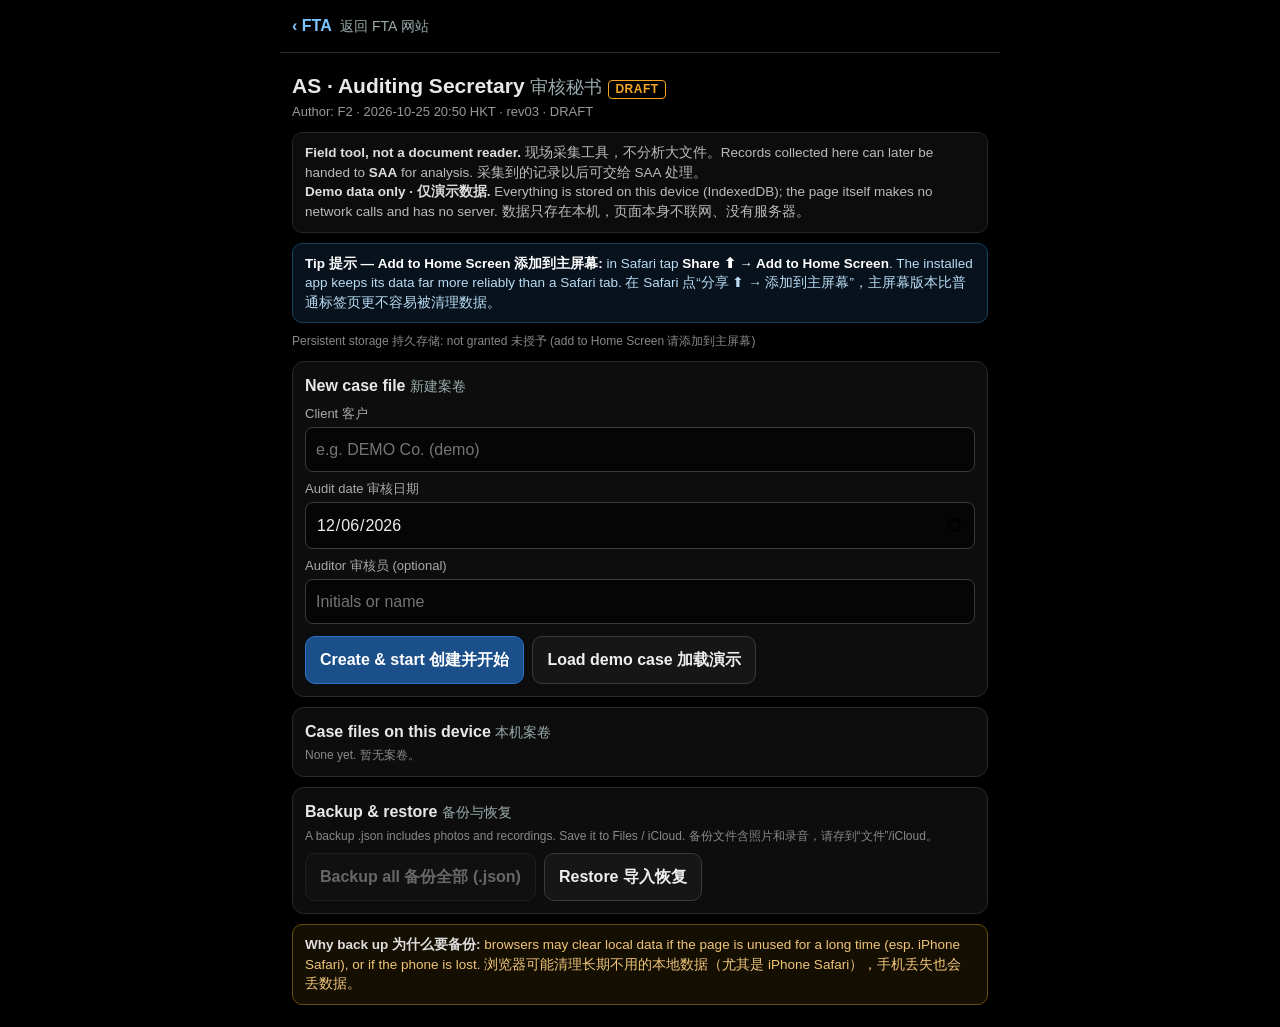
==== commit 32ff20b1: "AS Auditing Secretary prototype rev03 at /as/ (DRAFT) - Frankie on behalf of JG" ====
--- a/as/index.html
+++ b/as/index.html
@@ -10,7 +10,7 @@
 <meta name="theme-color" content="#000000">
 <link rel="apple-touch-icon" href="[data-uri]">
 <link rel="icon" href="[data-uri]">
-<title>AS · Auditing Secretary / 审核秘书 — DRAFT prototype rev02</title>
+<title>AS · Auditing Secretary / 审核秘书 — DRAFT prototype rev03</title>
 <style>
 *{box-sizing:border-box;-webkit-tap-highlight-color:transparent}
 html,body{margin:0;background:#000;color:#e8e8e8;font:16px/1.45 -apple-system,BlinkMacSystemFont,"Segoe UI","PingFang SC","Noto Sans CJK SC","Microsoft YaHei",sans-serif}
@@ -72,34 +72,50 @@
 .listrow:first-child{border-top:0}
 .rec{color:#ff6b6b;font-weight:700}
 
-.btn.big{min-height:60px;font-size:17px;width:100%}
 .btn.on{background:#fff;color:#000;border-color:#fff}
 .btn.seg{min-height:40px;padding:4px 12px;font-size:14px}
+.btn.big{min-height:60px;font-size:17px;width:100%}
 .banner{border:1px solid #17405f;background:#07121c;color:#b9dcf5;border-radius:10px;padding:10px 12px;margin:10px 0;font-size:13.5px}
 .banner.red{border-color:#8a2b2b;background:#1a0707;color:#ffb0b0}
 .banner b{color:#fff}
-.aud{display:flex;gap:8px;align-items:center;margin-top:8px;flex-wrap:wrap}
-.aud audio{flex:1;min-width:180px;height:44px}
-.aud .fine{flex-basis:100%}
 a.btn{text-decoration:none}
 .sheet{max-height:88vh;overflow:auto}
+.ctitle{font-size:20px;font-weight:700;margin:10px 0 2px;line-height:1.25}
+.counter{text-align:center;margin:6px 0 4px}
+.cnum{font-size:76px;font-weight:800;line-height:1;letter-spacing:-1px;color:#fff}
+.cnum.held{color:#f5a623}
+.cap{display:flex;flex-direction:column;gap:12px;margin:8px 0}
+.capbtn{width:100%;min-height:17vh;border-radius:22px;border:2px solid #333;background:#111;color:#fff;font:inherit;display:flex;flex-direction:column;align-items:center;justify-content:center;gap:2px;cursor:pointer}
+.capbtn .ic{font-size:46px;line-height:1.1}
+.capbtn .t{font-size:26px;font-weight:800}
+.capbtn .z{font-size:20px;color:#a8c4d8;font-weight:600}
+.capbtn.photo{background:#0b2238;border-color:#2d73c4}
+.capbtn.voice{background:#2a0e0e;border-color:#b53b3b}
+.capbtn.recording{background:#9b1414;border-color:#ff6b6b}
+.capbtn[disabled]{opacity:.28;cursor:not-allowed}
+.ctl{display:flex;gap:8px;margin:6px 0}
+.ctl .btn{flex:1;padding:6px 4px;flex-direction:column;gap:0;line-height:1.2}
+.ctl .btn.fin{border-color:#2e9a52;color:#8ff0ac}
+.ctl .btn.hold{border-color:#b8860b;color:#f5a623}
+.textlink{display:block;text-align:center;margin:10px auto 0;padding:10px 16px;font-size:13px;color:#8a8a8a;background:none;border:0;font-family:inherit;min-height:44px;text-decoration:underline}
+.textlink[disabled]{opacity:.3}
+.ent .num{font-size:22px;font-weight:800;color:#fff}
+.ent .thumbbig{width:120px;height:120px;object-fit:cover;border-radius:8px;border:1px solid #333;display:block;margin:6px 0}
+.ent audio{width:100%;height:44px;margin:6px 0}
+.ent .txt{white-space:pre-wrap;margin:6px 0}
+.chip.tag{border-color:#2d73c4;color:#9cc9f5}
+.statebar{text-align:center;font-size:14px;color:#aaa}
+.statebar.held{color:#f5a623;font-weight:700}
+.statebar.fin{color:#8ff0ac;font-weight:700}
+.mono{font-variant-numeric:tabular-nums}
 </style>
-</head>
-<body>
+</head><body>
 <div class="back"><a href="https://fta7ai.com/">‹ FTA &nbsp;<span class="zh">返回 FTA 网站</span></a></div>
-<div class="wrap">
-  <h1>AS · Auditing Secretary <span class="zh">审核秘书</span><span class="draft">DRAFT</span></h1>
-  <div class="meta">Author: F2 &nbsp;·&nbsp; 2026-10-25 2021 HKT &nbsp;·&nbsp; rev02 &nbsp;·&nbsp; Prototype v2 · ISO 9001:2015 §8.4.1 only</div>
-  <div class="note"><b>Field tool, not a document reader.</b> 现场采集工具＋手册，不分析大文件。Records collected here can later be handed to <b>SAA</b> for analysis. 采集到的记录以后可交给 SAA 处理。<br>
-  <b>Demo data only · 仅演示数据.</b> Everything is stored on this device (IndexedDB); the page itself makes no network calls and has no server. 数据只存在本机，页面本身不联网、没有服务器。</div>
-  <div id="app"><div class="fine">Loading… 加载中…</div></div>
-</div>
+<div class="wrap"><div id="app"><div class="fine">Loading… 加载中…</div></div></div>
 <input type="file" id="photoIn" accept="image/*" capture="environment" hidden>
 <input type="file" id="libIn" accept="image/*" multiple hidden>
 <input type="file" id="impIn" accept="application/json,.json" hidden>
-<div id="overlay"></div>
-<div id="toast"></div>
-
+<div id="overlay"></div><div id="toast"></div>
 <script>
 (function(){
 'use strict';
@@ -107,71 +123,43 @@
 var OLDKEY='as_proto_v1';
 var NAG_MS=3*24*3600*1000;
 
-/* ---------- content: 8 prompts for clause 8.4.1 ---------- */
+/* ---------- content: 8.4.1 items (used only for tagging + summary) ---------- */
 var ITEMS=[
- {id:'list',
-  a:'Supplier list is current', az:'供方清单是最新的',
-  q:'How do you keep your list of external providers up to date?', qz:'你们怎么保持外部供方清单是最新的？',
+ {id:'list',a:'Supplier list is current',az:'供方清单是最新的',
   req:'The organization determines which external providers (incl. outsourced processes) it uses and keeps that scope known and current.',
-  reqz:'组织要明确所使用的外部供方（含外包过程），并保持范围清晰、及时更新。',
-  ev:['Approved supplier list with revision date and owner','Entries for outsourced processes, not only material suppliers','Last change vs. a recent purchase order (does a supplier used recently appear?)']},
- {id:'crit',
-  a:'Evaluation & selection criteria defined', az:'已定义评价与选择准则',
-  q:'Walk me through how a new supplier is approved.', qz:'请讲讲一个新供方是怎么被批准的？',
+  reqz:'组织要明确所使用的外部供方（含外包过程），并保持范围清晰、及时更新。'},
+ {id:'crit',a:'Evaluation & selection criteria defined',az:'已定义评价与选择准则',
   req:'Criteria for evaluating and selecting external providers are determined and applied, based on their ability to meet requirements.',
-  reqz:'要依据供方满足要求的能力，确定并应用评价和选择准则。',
-  ev:['Procedure or form that states the criteria (quality system, capability, certificates, audit, samples)','A recent approval file showing the criteria were actually applied','Who approves, and whether the person has authority']},
- {id:'rec',
-  a:'Evaluation / re-evaluation records', az:'评价与再评价记录',
-  q:'Show me how you evaluated your last new supplier, and when you last re-evaluated an existing one.', qz:'请给我看最近一个新供方的评价，以及上次对现有供方的再评价。',
+  reqz:'要依据供方满足要求的能力，确定并应用评价和选择准则。'},
+ {id:'rec',a:'Evaluation / re-evaluation records',az:'评价与再评价记录',
   req:'Documented information is retained for evaluation, selection and re-evaluation activities.',
-  reqz:'评价、选择、再评价活动要保留成文信息。',
-  ev:['Dated evaluation records with names/signatures','Re-evaluation frequency defined and followed (compare dates to the defined interval)','Records match the supplier list']},
- {id:'mon',
-  a:'Performance monitoring', az:'绩效监视',
-  q:'How do you know whether a supplier is performing well or badly?', qz:'你们怎么知道供方表现好还是不好？',
+  reqz:'评价、选择、再评价活动要保留成文信息。'},
+ {id:'mon',a:'Performance monitoring',az:'绩效监视',
   req:'Supplier performance is monitored against defined measures.',
-  reqz:'要按既定指标监视供方绩效。',
-  ev:['Scorecard / KPIs (on-time delivery, defect rate, complaints, corrective-action requests)','Data for the last period, not just a template','Evidence the results are reviewed by someone']},
- {id:'proc',
-  a:'Outsourced process control', az:'外包过程控制',
-  q:'Which processes are outsourced, and how do you keep them under control?', qz:'哪些过程外包了？你们怎么控制？',
+  reqz:'要按既定指标监视供方绩效。'},
+ {id:'proc',a:'Outsourced process control',az:'外包过程控制',
   req:'External providers and outsourced processes stay within the organization’s quality management system controls.',
-  reqz:'外部供方和外包过程要处于组织质量管理体系的控制之下。',
-  ev:['List of outsourced processes','Contract / purchase specs with requirements flowed down','Incoming inspection, certificates, or on-site checks for those processes']},
- {id:'risk',
-  a:'Risk basis for type / extent of control', az:'控制类型与程度的风险依据',
-  q:'How do you decide how much control a given supplier needs?', qz:'你们怎么决定某个供方需要多大程度的控制？',
+  reqz:'外部供方和外包过程要处于组织质量管理体系的控制之下。'},
+ {id:'risk',a:'Risk basis for type / extent of control',az:'控制类型与程度的风险依据',
   req:'The type and extent of control reflect the risk and the effect on the ability to meet customer requirements.',
-  reqz:'控制的类型和程度应与风险及其对满足顾客要求能力的影响相适应。',
-  ev:['A risk or criticality ranking of suppliers','Different control levels for different risk classes (e.g. critical vs. low risk)','Reasoning recorded, not only informal']},
- {id:'poor',
-  a:'Actions on poor performers', az:'对绩效差的供方采取措施',
-  q:'What happens when a supplier performs poorly? Show me the latest example.', qz:'供方表现差时怎么办？请给我看最近的一个例子。',
+  reqz:'控制的类型和程度应与风险及其对满足顾客要求能力的影响相适应。'},
+ {id:'poor',a:'Actions on poor performers',az:'对绩效差的供方采取措施',
   req:'Actions arising from evaluations and monitoring are taken and records of them are kept.',
-  reqz:'评价和监视产生的措施要落实，并保留记录。',
-  ev:['A supplier corrective action request (SCAR) or probation record','Follow-up and closure with dates','Link to the supplier list status (e.g. conditional / disqualified)']},
- {id:'smp',
-  a:'Sample size / records seen', az:'抽样数量 / 已看记录',
-  q:'Which records did I look at, and how many in total were available?', qz:'我看了哪些记录？总共有多少？',
+  reqz:'评价和监视产生的措施要落实，并保留记录。'},
+ {id:'smp',a:'Sample size / records seen',az:'抽样数量 / 已看记录',
   req:'(Auditor housekeeping) The audit sample is stated so findings can be traced and judged.',
-  reqz:'（审核员备忘）写明抽样情况，使发现可追溯、可判断。',
-  ev:['Number of suppliers / files sampled vs. population','How the sample was chosen (random, risk-based)','Dates / IDs of the records seen']}
+  reqz:'（审核员备忘）写明抽样情况，使发现可追溯、可判断。'}
 ];
-var SOURCES=[['','— choose 选择 —'],['record','Record / document seen 看到记录/文件'],['observe','Observed on site 现场观察'],['interview','Interview, verbal only 仅口头'],['mixed','Verbal + record 口头＋记录']];
 var STATUS=[['seen','Seen','看到'],['not','Not seen','未看到'],['na','N/A','不适用']];
 
-
 /* ---------- state ---------- */
-var db={cases:[]};            // in-memory mirror of IndexedDB cases + items
-var S={mode:'A',cur:null,lang:'en-US',email:'',lastBackup:0};  // settings (meta store)
-var B={};                     // blob records by id (current case(s) loaded lazily)
-var loadedBlobs={};           // caseId -> true
-var urls={};                  // blob id -> object URL
-var view='home', tab='collect', qi=0, open={};
+var db={cases:[]};
+var S={cur:null,lang:'en-US',email:'',lastBackup:0};
+var B={}, loadedBlobs={}, urls={};
+var view='home', tab='capture', filt='all', openE={};
 var idb=null, memOnly=false, persistState='unknown';
 var voice=null, R=null, audioConsent=false, saveInfo='';
-var dirty={}, flushT=null;
+var dirty={}, flushT=null, lastTick=Date.now(), tickN=0;
 
 function $(s){return document.querySelector(s)}
 function esc(s){return String(s==null?'':s).replace(/[&<>"']/g,function(m){return{'&':'&amp;','<':'&lt;','>':'&gt;','"':'&quot;',"'":'&#39;'}[m]})}
@@ -184,8 +172,8 @@
 function fatal(e,what){try{console.warn(what,e)}catch(_){}
   var n=e&&e.name;
   toast(n==='QuotaExceededError'?'Storage full 存储已满 — export a backup and free space 请导出备份并释放空间':'Could not save 保存失败 ('+(n||'error')+') — export a backup 请导出备份')}
-function blankItem(c,id){return{key:c.id+'|'+id,caseId:c.id,itemId:id,status:'',src:'',sample:'',evDate:'',note:'',stmt:'',sev:'',photos:[],audios:[]}}
-function item(c,id){if(!c.items[id])c.items[id]=blankItem(c,id);return c.items[id]}
+function mmss(s){s=Math.round(s||0);return Math.floor(s/60)+':'+pad(s%60)}
+function clock(ms){var s=Math.floor((ms||0)/1000);return pad(Math.floor(s/60))+':'+pad(s%60)}
 function cur(){for(var i=0;i<db.cases.length;i++)if(db.cases[i].id===S.cur)return db.cases[i];return null}
 function caseById(id){for(var i=0;i<db.cases.length;i++)if(db.cases[i].id===id)return db.cases[i];return null}
 function urlFor(id){if(!urls[id]&&B[id])urls[id]=URL.createObjectURL(B[id].blob);return urls[id]||''}
@@ -198,16 +186,35 @@
   return new Blob([a],{type:m[1]||'application/octet-stream'});
 }
 function blobToDataUrl(b){return new Promise(function(res,rej){var r=new FileReader();r.onload=function(){res(r.result)};r.onerror=function(){rej(r.error)};r.readAsDataURL(b)})}
-
-/* ---------- IndexedDB: stores cases, items, blobs (+ meta for settings) ---------- */
+function itemOf(id){for(var i=0;i<ITEMS.length;i++)if(ITEMS[i].id===id)return ITEMS[i];return null}
+
+/* ---------- data model ----------
+ case:  {id,client,date,auditor,created,capState,capMs, items:{clauseId:{stmt,sev,sample}}, entries:[...]}
+ entry: {id,caseId,n,kind:'photo'|'audio'|'text',ts,text,note,via,mime,size,w,h,dur,tag,status}   (blob id == entry id) */
+function blankItem(c,id){return{key:c.id+'|'+id,caseId:c.id,itemId:id,stmt:'',sev:'',sample:''}}
+function item(c,id){if(!c.items[id])c.items[id]=blankItem(c,id);return c.items[id]}
+function caseRec(c){return{id:c.id,client:c.client,date:c.date,auditor:c.auditor||'',created:c.created,capState:c.capState||'finished',capMs:c.capMs||0}}
+function sortEntries(c){c.entries.sort(function(a,b){return (a.n||0)-(b.n||0)||(a.ts<b.ts?-1:1)})}
+function nextN(c){var m=0;c.entries.forEach(function(e){if(e.n>m)m=e.n});return m+1}
+function entById(c,id){for(var i=0;i<c.entries.length;i++)if(c.entries[i].id===id)return c.entries[i];return null}
+function assignNumbers(c){
+  var un=c.entries.filter(function(e){return !e.n}).sort(function(a,b){return a.ts<b.ts?-1:1}),n=nextN(c);
+  un.forEach(function(e){e.n=n++});sortEntries(c);
+}
+function kindEn(e){return e.kind==='photo'?'Photo':e.kind==='audio'?'Voice recording':(e.via==='dictated'?'Dictated note':'Note')}
+function kindZh(e){return e.kind==='photo'?'照片':e.kind==='audio'?'语音':(e.via==='dictated'?'听写':'文字')}
+function fileName(e){var nn=(e.n<10?'0':'')+e.n;return 'E'+nn+(e.kind==='photo'?'-photo.jpg':'-voice.'+extOf(e.mime))}
+
+/* ---------- IndexedDB ---------- */
 function openDB(){return new Promise(function(res,rej){
   if(!window.indexedDB){rej(new Error('IndexedDB unavailable'));return}
-  var r;try{r=indexedDB.open('as_secretary',1)}catch(e){rej(e);return}
-  r.onupgradeneeded=function(){var d=r.result;
-    d.createObjectStore('cases',{keyPath:'id'});
-    d.createObjectStore('items',{keyPath:'key'}).createIndex('caseId','caseId');
-    d.createObjectStore('blobs',{keyPath:'id'}).createIndex('caseId','caseId');
-    d.createObjectStore('meta',{keyPath:'k'});
+  var r;try{r=indexedDB.open('as_secretary',2)}catch(e){rej(e);return}
+  r.onupgradeneeded=function(){var d=r.result,n=d.objectStoreNames;
+    if(!n.contains('cases'))d.createObjectStore('cases',{keyPath:'id'});
+    if(!n.contains('items'))d.createObjectStore('items',{keyPath:'key'}).createIndex('caseId','caseId');
+    if(!n.contains('blobs'))d.createObjectStore('blobs',{keyPath:'id'}).createIndex('caseId','caseId');
+    if(!n.contains('meta'))d.createObjectStore('meta',{keyPath:'k'});
+    if(!n.contains('entries'))d.createObjectStore('entries',{keyPath:'id'}).createIndex('caseId','caseId');
   };
   r.onsuccess=function(){res(r.result)};r.onerror=function(){rej(r.error)};r.onblocked=function(){rej(new Error('blocked'))};
 })}
@@ -218,14 +225,15 @@
 })}
 function noop(){return Promise.resolve()}
 function setMeta(k,v){S[k]=v;if(!idb)return noop();return tx(['meta'],'readwrite',function(m){m.put({k:k,v:v})}).catch(function(e){fatal(e,'meta')})}
-function caseRec(c){return{id:c.id,client:c.client,date:c.date,auditor:c.auditor||'',created:c.created}}
 function putCase(c){if(!idb)return noop();return tx(['cases'],'readwrite',function(s){s.put(caseRec(c))}).catch(function(e){fatal(e,'case')})}
-function markItem(c,id){dirty[c.id+'|'+id]=[c,id];clearTimeout(flushT);flushT=setTimeout(flush,250);setInd('saving')}
+function mark(store,obj,key){dirty[store+'|'+key]=[store,obj];clearTimeout(flushT);flushT=setTimeout(flush,250);setInd('saving')}
+function markItem(c,id){mark('items',item(c,id),c.id+'|'+id)}
+function markEnt(e){mark('entries',e,e.id)}
 function flush(){
   clearTimeout(flushT);var jobs=Object.keys(dirty).map(function(k){return dirty[k]});dirty={};
   if(!jobs.length||!idb)return noop();
-  return tx(['items'],'readwrite',function(s){jobs.forEach(function(j){if(j[0].items[j[1]])s.put(j[0].items[j[1]])})})
-    .then(function(){saveInfo='Saved on this device 已存本机 '+hhmm();setInd()},function(e){fatal(e,'items')});
+  return tx(['items','entries'],'readwrite',function(is,es){jobs.forEach(function(j){(j[0]==='items'?is:es).put(j[1])})})
+    .then(function(){saveInfo='Saved on this device 已存本机 '+hhmm();setInd()},function(e){fatal(e,'flush')});
 }
 function setInd(s){var el=$('#ind');var t=s==='saving'?'Saving… 保存中…':saveInfo;if(el)el.textContent=t}
 function loadBlobs(caseId){
@@ -236,34 +244,56 @@
 }
 function persistFullCase(c){
   if(!idb)return noop();
-  return tx(['cases','items','blobs'],'readwrite',function(cs,is,bs){
+  return tx(['cases','items','blobs','entries'],'readwrite',function(cs,is,bs,es){
     cs.put(caseRec(c));
-    Object.keys(c.items).forEach(function(k){var it=c.items[k];is.put(it);
-      it.photos.concat(it.audios).forEach(function(m){if(B[m.id])bs.put(B[m.id])})});
+    Object.keys(c.items).forEach(function(k){is.put(c.items[k])});
+    c.entries.forEach(function(e){es.put(e);if(B[e.id])bs.put(B[e.id])});
   });
 }
 function delCaseDb(id){
   if(!idb)return noop();
-  return tx(['cases','items','blobs'],'readwrite',function(cs,is,bs){
+  return tx(['cases','items','blobs','entries'],'readwrite',function(cs,is,bs,es){
     cs.delete(id);
-    [[is,'items'],[bs,'blobs']].forEach(function(p){
-      var rq=p[0].index('caseId').openKeyCursor(IDBKeyRange.only(id));
-      rq.onsuccess=function(){var cu=rq.result;if(cu){p[0].delete(cu.primaryKey);cu.continue()}};
+    [is,bs,es].forEach(function(st){
+      var rq=st.index('caseId').openKeyCursor(IDBKeyRange.only(id));
+      rq.onsuccess=function(){var cu=rq.result;if(cu){st.delete(cu.primaryKey);cu.continue()}};
     });
   });
 }
 function loadAll(){
-  return tx(['cases','items','meta'],'readonly',function(cs,is,ms){return[cs.getAll(),is.getAll(),ms.getAll()]}).then(function(rs){
-    var cases=rs[0].result||[],items=rs[1].result||[],metas=rs[2].result||[];
+  return tx(['cases','items','entries','meta'],'readonly',function(cs,is,es,ms){return[cs.getAll(),is.getAll(),es.getAll(),ms.getAll()]}).then(function(rs){
+    var cases=rs[0].result||[],items=rs[1].result||[],ents=rs[2].result||[],metas=rs[3].result||[];
     metas.forEach(function(m){S[m.k]=m.v});
-    var map={};cases.forEach(function(c){c.items={};map[c.id]=c});
-    items.forEach(function(it){if(map[it.caseId]){it.photos=it.photos||[];it.audios=it.audios||[];map[it.caseId].items[it.itemId]=it}});
+    var map={};cases.forEach(function(c){c.items={};c.entries=[];map[c.id]=c;
+      if(!c.capState)c.capState='finished';else if(c.capState==='active')c.capState='held';   // a reload cannot keep a live capture running
+      c.capMs=c.capMs||0});
+    items.forEach(function(it){if(map[it.caseId])map[it.caseId].items[it.itemId]=it});
+    ents.forEach(function(e){if(map[e.caseId])map[e.caseId].entries.push(e)});
+    cases.forEach(sortEntries);
     cases.sort(function(a,b){return (a.created||'')<(b.created||'')?-1:1});
     db.cases=cases;
   });
 }
 
-/* ---------- migration from rev01 localStorage ---------- */
+/* ---------- migration: rev01 (localStorage) and rev02 (per-item notes/photos/audio) -> timeline entries ---------- */
+function convertLegacy(c){
+  var changed=false;
+  Object.keys(c.items).forEach(function(k){
+    var it=c.items[k],ph=it.photos||[],au=it.audios||[],has=ph.length||au.length||it.note||it.status;
+    if(!has)return;
+    changed=true;
+    var base=(ph[0]&&ph[0].ts)||(au[0]&&au[0].ts)||c.created||new Date().toISOString(),made=0;
+    function mk(kind,o){var e={id:o.id||'b'+uid(),caseId:c.id,n:0,kind:kind,ts:o.ts||base,text:o.text||'',note:'',via:o.via||'',mime:o.mime||'',size:o.size||0,w:o.w,h:o.h,dur:o.dur,tag:k,status:it.status||''};c.entries.push(e);made++}
+    ph.forEach(function(m){mk('photo',m)});
+    au.forEach(function(m){mk('audio',m)});
+    if(it.note)mk('text',{text:it.note,via:'typed'});
+    if(!made)mk('text',{text:'(status carried over from an earlier revision 沿用旧版状态)',via:'typed'});
+    it.photos=[];it.audios=[];it.note='';it.status='';it.src='';it.evDate='';
+    mark('items',it,it.key);
+  });
+  if(changed){assignNumbers(c);c.entries.forEach(function(e){mark('entries',e,e.id)})}
+  return changed;
+}
 function migrateOld(){
   var raw=null;try{raw=localStorage.getItem(OLDKEY)}catch(e){}
   var lang=null;try{lang=localStorage.getItem('as_lang')}catch(e){}
@@ -275,25 +305,32 @@
   var n=0,migrated=[];
   old.cases.forEach(function(oc){
     if(caseById(oc.id))return;
-    var c={id:oc.id||uid(),client:oc.client||'(migrated)',date:oc.date||today(),auditor:oc.auditor||'',created:oc.created||new Date().toISOString(),items:{}};
+    var c={id:oc.id||uid(),client:oc.client||'(migrated)',date:oc.date||today(),auditor:oc.auditor||'',created:oc.created||new Date().toISOString(),capState:'finished',capMs:0,items:{},entries:[]};
     Object.keys(oc.items||{}).forEach(function(k){
       var o=oc.items[k],it=blankItem(c,k);
       ['status','src','sample','evDate','note','stmt','sev'].forEach(function(f){it[f]=o[f]||''});
+      it.photos=[];it.audios=[];
       (o.photos||[]).forEach(function(p){
         if(!p||!p.t)return;
-        try{var b=dataUrlToBlob(p.t),id='b'+uid();B[id]={id:id,caseId:c.id,itemId:k,kind:'photo',mime:b.type,blob:b,ts:p.ts||''};
-          it.photos.push({id:id,ts:p.ts||'',mime:b.type,size:b.size,migrated:true})}catch(e){}
+        try{var b=dataUrlToBlob(p.t),id='b'+uid();B[id]={id:id,caseId:c.id,kind:'photo',mime:b.type,blob:b,ts:p.ts||''};
+          it.photos.push({id:id,ts:p.ts||'',mime:b.type,size:b.size})}catch(e){}
       });
       c.items[k]=it;
     });
+    convertLegacy(c);dirty={};
     loadedBlobs[c.id]=true;db.cases.push(c);migrated.push(c);n++;
   });
-  if(old.mode&&(old.mode==='A'||old.mode==='B'))setMeta('mode',old.mode);
   return Promise.all(migrated.map(function(c){return persistFullCase(c)})).then(function(){
-    return tx(['cases'],'readonly',function(s){return s.count()});   // read back before deleting the old copy
+    return tx(['cases'],'readonly',function(s){return s.count()});
   }).then(function(r){
     if(r.result>=db.cases.length){try{localStorage.removeItem(OLDKEY)}catch(e){}if(n)toast('Migrated '+n+' case(s) from rev01 已迁移 '+n+' 个案卷')}
   }).catch(function(e){fatal(e,'migrate')});
+}
+function migrateRev02(){
+  var n=0;
+  db.cases.forEach(function(c){if(convertLegacy(c))n++});
+  if(n){toast('Upgraded '+n+' case(s) from rev02 into the timeline 已把 '+n+' 个旧案卷升级为时间线');return flush()}
+  return noop();
 }
 
 /* ---------- persistence request + banners ---------- */
@@ -325,29 +362,30 @@
 }
 
 /* ---------- views ---------- */
+var META='Author: F2 · 2026-10-25 20:50 HKT · rev03 · DRAFT';
 function render(){
   var y=window.scrollY,h;
-  if(view==='home')h=vHome();else if(tab==='summary')h=vSummary();else h=vCollect();
+  if(view==='home')h=vHome();
+  else if(tab==='summary')h=vSummary();
+  else if(tab==='review')h=vReview();
+  else h=vCapture();
   $('#app').innerHTML=h;window.scrollTo(0,y);
 }
-function langSw(){
-  return '<div class="row" style="align-items:center;margin-top:8px"><span class="fine">Voice language 语音语言</span>'+
-   '<button class="btn seg'+(S.lang==='en-US'?' on':'')+'" data-act="lang" data-l="en-US">English</button>'+
-   '<button class="btn seg'+(S.lang==='zh-CN'?' on':'')+'" data-act="lang" data-l="zh-CN">中文</button></div>';
-}
 function vHome(){
-  var h=storageBanner()+backupBanner();
+  var h='<h1>AS · Auditing Secretary <span class="zh">审核秘书</span><span class="draft">DRAFT</span></h1><div class="meta">'+META+'</div>'+
+   '<div class="note"><b>Field tool, not a document reader.</b> 现场采集工具，不分析大文件。Records collected here can later be handed to <b>SAA</b> for analysis. 采集到的记录以后可交给 SAA 处理。<br><b>Demo data only · 仅演示数据.</b> Everything is stored on this device (IndexedDB); the page itself makes no network calls and has no server. 数据只存在本机，页面本身不联网、没有服务器。</div>';
+  h+=storageBanner()+backupBanner();
   h+='<div class="card"><h2>New case file <span class="zh">新建案卷</span></h2>'+
    '<label>Client 客户</label><input id="nc" placeholder="e.g. DEMO Co. (demo)">'+
    '<label>Audit date 审核日期</label><input id="nd" type="date" value="'+today()+'">'+
    '<label>Auditor 审核员 (optional)</label><input id="na" placeholder="Initials or name">'+
-   '<div class="row" style="margin-top:12px"><button class="btn pri" data-act="newcase">Create 创建</button>'+
+   '<div class="row" style="margin-top:12px"><button class="btn pri" data-act="newcase">Create &amp; start 创建并开始</button>'+
    '<button class="btn" data-act="demo">Load demo case 加载演示</button></div></div>';
   h+='<div class="card"><h2>Case files on this device <span class="zh">本机案卷</span></h2>';
   if(!db.cases.length)h+='<div class="fine">None yet. 暂无案卷。</div>';
   db.cases.slice().reverse().forEach(function(c){
-    var done=ITEMS.filter(function(i){return c.items[i.id]&&c.items[i.id].status}).length;
-    h+='<div class="listrow"><div><b>'+esc(c.client)+'</b><div class="fine">'+esc(c.date)+' · '+done+'/'+ITEMS.length+' covered 已覆盖</div></div><button class="btn sm" data-act="opencase" data-id="'+c.id+'">Open 打开</button></div>';
+    var st=c.capState==='finished'?'finished 已完成':'on hold 暂停';
+    h+='<div class="listrow"><div><b>'+esc(c.client)+'</b><div class="fine">'+esc(c.date)+' · '+c.entries.length+' entries 条 · '+st+'</div></div><button class="btn sm" data-act="opencase" data-id="'+c.id+'">Open 打开</button></div>';
   });
   h+='</div><div class="card"><h2>Backup &amp; restore <span class="zh">备份与恢复</span></h2>'+
    '<div class="fine">A backup .json includes photos and recordings. Save it to Files / iCloud. 备份文件含照片和录音，请存到“文件”/iCloud。</div>'+
@@ -356,161 +394,168 @@
   return h;
 }
 function caseHead(c){
-  return '<div class="row" style="justify-content:space-between;align-items:center"><button class="btn sm" data-act="home">‹ Cases 案卷</button><div class="fine" style="text-align:right"><b style="color:#ddd">'+esc(c.client)+'</b><br>'+esc(c.date)+'<br><span id="ind">'+esc(saveInfo)+'</span></div></div>';
-}
-function vCollect(){
+  return '<div class="row" style="justify-content:space-between;align-items:center"><button class="btn sm" data-act="home">‹ Cases 案卷</button><div class="fine" style="text-align:right"><b style="color:#ddd">'+esc(c.client)+'</b> · '+esc(c.date)+'<br><span id="ind">'+esc(saveInfo)+'</span></div></div>';
+}
+function tabs(t){
+  function b(k,l){return '<button class="btn sm'+(t===k?' on':'')+'" style="flex:1" data-act="tab" data-t="'+k+'">'+l+'</button>'}
+  return '<div class="tabs" style="margin:8px 0">'+b('capture','Capture 采集')+b('review','Review 审核')+b('summary','Summary 总结')+'</div>';
+}
+function elapsed(c){return c.capMs||0}
+function vCapture(){
   var c=cur();if(!c){view='home';return vHome()}
-  var done=ITEMS.filter(function(i){return c.items[i.id]&&c.items[i.id].status}).length;
-  var h=caseHead(c)+backupBanner();
-  h+='<div class="tabs"><button class="btn on" data-act="tab" data-t="collect">Collect 采集</button><button class="btn" data-act="tab" data-t="summary">Summary 总结</button></div>';
-  h+='<div class="tabs"><button class="btn'+(S.mode==='A'?' on':'')+'" data-act="mode" data-m="A">A · Senior <span class="zh">资深</span></button><button class="btn'+(S.mode==='B'?' on':'')+'" data-act="mode" data-m="B">B · Junior <span class="zh">新手</span></button></div>';
-  h+='<div class="fine">Clause 条款 <b>8.4.1</b> Control of externally provided processes, products and services <span class="zh">外部提供的过程、产品和服务的控制</span> · '+done+'/'+ITEMS.length+'</div><div class="prog"><i style="width:'+(done/ITEMS.length*100)+'%"></i></div>';
-  h+=(S.mode==='A')?vModeA(c):vModeB(c);
+  var st=c.capState,act=st==='active',held=st==='held',fin=st==='finished',rec=!!R;
+  var n=nextN(c),saved=c.entries.length;
+  var h=caseHead(c)+tabs('capture');
+  h+='<div class="ctitle">Clause 8.4 — Evidence capture <span class="zh">证据采集</span></div><div class="fine">'+esc(META)+'</div>';
+  h+='<div class="counter"><div class="fine" style="margin:0">Entry 条目</div><div class="cnum'+(act?'':' held')+'" id="cnum">#'+n+'</div>'+
+     '<div class="fine mono">Saved 已存 <b id="csaved" style="color:#ddd">'+saved+'</b> · ⏱ <span id="ct">'+clock(elapsed(c))+'</span></div>'+
+     '<div class="statebar'+(held?' held':fin?' fin':'')+'" id="sbar">'+(act?(rec?'● Recording 录音中':'Capturing 采集中'):held?'⏸ On hold 已暂停 — tap Resume 点“继续”':'✓ Finished 已完成 — tap Resume to add more 点“继续”可补充')+'</div></div>';
+  h+='<div class="cap">'+
+    '<button class="capbtn photo" data-act="photo"'+(act&&!rec?'':' disabled')+'><span class="ic">📷</span><span class="t">Photo</span><span class="z">拍照</span></button>'+
+    (rec?'<button class="capbtn voice recording" data-act="recstop"><span class="ic">⏹</span><span class="t">Stop &amp; save <span class="mono" id="rt">'+mmss((Date.now()-R.t0)/1000)+'</span></span><span class="z">停止并保存</span></button>'
+        :'<button class="capbtn voice" data-act="rec"'+(act?'':' disabled')+'><span class="ic">🎤</span><span class="t">Voice</span><span class="z">语音</span></button>')+
+    '</div>';
+  h+='<div class="ctl">'+
+    '<button class="btn fin" data-act="finish"'+(fin?' disabled':'')+'>Finish<span class="zh" style="color:inherit">完成</span></button>'+
+    '<button class="btn hold" data-act="hold"'+(act?'':' disabled')+'>Hold<span class="zh" style="color:inherit">暂停</span></button>'+
+    '<button class="btn pri" data-act="resume"'+(act?' disabled':'')+'>Resume<span class="zh" style="color:inherit">继续</span></button></div>';
+  h+='<button class="textlink" data-act="text"'+(act&&!rec?'':' disabled')+'>Text 文字</button>';
   return h;
 }
-function statusBtns(id,it){
-  return '<div class="row" style="flex-wrap:nowrap">'+STATUS.map(function(s){
-    var on=it.status===s[0]?' on-'+s[0]:'';
-    return '<button class="btn st'+on+'" data-act="status" data-id="'+id+'" data-s="'+s[0]+'">'+s[1]+'<span class="zh" style="color:inherit;opacity:.8;font-size:12px">'+s[2]+'</span></button>';
-  }).join('')+'</div>';
-}
-function chip(it){var s=STATUS.filter(function(x){return x[0]===it.status})[0];return s?'<span class="chip '+s[0]+'">'+s[1]+' '+s[2]+'</span>':'<span class="chip">open 待看</span>'}
-function vModeA(c){
-  var h='<div class="note"><b>Mode A · Senior 资深:</b> compact checklist. Tap Seen / Not seen / N/A; open Details to add note, voice, recording, photo. 紧凑清单，点选状态，详情里记笔记、语音、录音、拍照。<br>The tool never concludes a nonconformity — you do. 本工具不下不符合结论，由审核员判断。</div><div class="card" style="padding:4px 12px">';
-  ITEMS.forEach(function(p,n){
-    var it=item(c,p.id),o=open[p.id];
-    h+='<div class="item"><div class="it-h"><div class="p">'+(n+1)+'. '+esc(p.a)+'<div class="zh">'+esc(p.az)+'</div></div>'+chip(it)+'</div>'+statusBtns(p.id,it)+
-      '<div style="margin-top:6px"><button class="btn sm" data-act="toggle" data-id="'+p.id+'">'+(o?'Hide ▴ 收起':'Details ▾ 详情')+(it.note||it.photos.length||it.audios.length?' •':'')+'</button></div>'+(o?details(p,it):'')+'</div>';
-  });
-  return h+'</div>';
-}
-function vModeB(c){
-  var p=ITEMS[qi],it=item(c,p.id);
-  var h='<div class="note"><b>Mode B · Junior 新手:</b> one open question at a time. Ask, listen, then record what you actually see. 一次一个开放式问题，先问、再听、再记录你实际看到的。</div>';
-  h+='<div class="card"><div class="fine">Question 问题 '+(qi+1)+' / '+ITEMS.length+' &nbsp;'+chip(it)+'</div>'+
-    '<div class="q">“'+esc(p.q)+'”<div class="zh" style="font-size:15px;margin-top:4px">'+esc(p.qz)+'</div></div>'+
-    '<div class="hint"><b>What evidence to look for 应看什么证据</b><ul>'+p.ev.map(function(e){return'<li>'+esc(e)+'</li>'}).join('')+'</ul></div>';
-  h+=verbalRem(it);
-  h+='<label>How was it answered? 回答方式</label><select data-act="src" data-id="'+p.id+'">'+SOURCES.map(function(s){return'<option value="'+s[0]+'"'+(it.src===s[0]?' selected':'')+'>'+esc(s[1])+'</option>'}).join('')+'</select>';
-  h+='<div style="margin:10px 0">'+statusBtns(p.id,it)+'</div>'+details(p,it,true)+'</div>';
-  h+='<div class="row"><button class="btn" style="flex:1" data-act="prev"'+(qi?'':' disabled')+'>‹ Back 上一题</button><button class="btn pri" style="flex:1" data-act="next">'+(qi<ITEMS.length-1?'Next 下一题 ›':'Summary 总结 ›')+'</button></div>';
-  return h;
-}
-function verbalRem(it){
-  if(it.src==='interview')
-    return '<div class="note warn"><b>Verbal only 仅口头:</b> “Can you show me the last 3 records?” <span class="zh" style="color:#d9b36a">“能给我看最近 3 份记录吗？”</span><br>A verbal answer is not yet objective evidence. 口头回答还不是客观证据。</div>';
-  return '';
-}
-function mmss(s){s=Math.round(s||0);return Math.floor(s/60)+':'+pad(s%60)}
-function details(p,it,inB){
-  var id=p.id,h='<div style="margin-top:8px">';
-  if(!inB){
-    h+=verbalRem(it)+'<label>How was it shown? 证据来源</label><select data-act="src" data-id="'+id+'">'+SOURCES.map(function(s){return'<option value="'+s[0]+'"'+(it.src===s[0]?' selected':'')+'>'+esc(s[1])+'</option>'}).join('')+'</select>';
-  }
-  h+='<div class="row"><div style="flex:1;min-width:130px"><label>Evidence date 证据日期</label><input type="date" data-act="evd" data-id="'+id+'" value="'+esc(it.evDate)+'"></div>'+
-     '<div style="flex:1;min-width:130px"><label>Sample 抽样</label><input data-act="smp" data-id="'+id+'" value="'+esc(it.sample)+'" placeholder="e.g. 3 of 20 files"></div></div>';
-  h+='<label>Note 笔记</label><textarea data-act="note" data-id="'+id+'" placeholder="Type what you saw / heard 记录所见所闻">'+esc(it.note)+'</textarea>';
-  h+='<div class="row" style="margin-top:8px"><button class="btn sm" data-act="voice" data-id="'+id+'">🎤 Dictate 听写</button><button class="btn sm" data-act="rec" data-id="'+id+'">⏺ Record 录音</button><button class="btn sm" data-act="photo" data-id="'+id+'">📷 Photo 拍照</button><button class="btn sm" data-act="lib" data-id="'+id+'">🖼 Library 相册</button></div>';
-  h+=langSw();
-  h+='<div class="fine" style="margin-top:6px"><b>Dictate 听写</b> = speech-to-text (you confirm the text). On iPhone it may use the vendor’s online speech service. <b>Record 录音</b> = audio file; the recording itself stays on this device. 听写在 iPhone 上可能使用厂商（苹果/谷歌）的在线语音服务；录音文件只存在本机。<br>Ask permission before photographing documents or recording people. 拍摄文件或录音前先征得同意。</div>';
-  if(R&&R.id===id){
-    h+='<div class="card" style="border-color:#b53b3b"><span class="rec">● Recording 录音中 <span id="rt">'+mmss((Date.now()-R.t0)/1000)+'</span></span> <span class="fine">('+esc(baseMime(R.mime))+')</span><div class="row" style="margin-top:8px"><button class="btn sm pri" data-act="recstop">Stop &amp; save 停止并保存</button><button class="btn sm dan" data-act="reccancel">Cancel 取消</button></div></div>';
-  }
-  if(voice&&voice.id===id){
-    h+='<div class="card" style="border-color:#2d73c4"><b>Transcript 转写</b> '+(voice.on?'<span class="rec">● listening 聆听中</span>':'')+
-      '<div class="fine">Check and edit, then confirm. Nothing is saved until you confirm. 请核对并修改，确认后才保存。</div>'+
-      '<textarea id="vt" placeholder="…">'+esc(voice.text)+'</textarea><div class="row" style="margin-top:8px">'+
-      (voice.on?'<button class="btn sm" data-act="vstop">Stop 停止</button>':'')+
-      '<button class="btn sm pri" data-act="vok">Confirm &amp; save 确认保存</button><button class="btn sm dan" data-act="vno">Discard 丢弃</button></div></div>';
-  }
-  if(it.audios.length){
-    it.audios.forEach(function(a,i){
-      h+='<div class="aud"><audio controls preload="metadata" src="'+urlFor(a.id)+'"></audio><button class="btn sm dan" data-act="delaudio" data-id="'+id+'" data-i="'+i+'" aria-label="Delete recording">🗑 Delete 删除</button><div class="fine">Recording 录音 '+(i+1)+' · '+mmss(a.dur)+' · '+esc(baseMime(a.mime))+' · '+Math.round((a.size||0)/1024)+' KB · '+esc(fmt(a.ts))+'</div></div>';
-    });
-  }
-  if(it.photos.length){
-    h+='<div class="thumbs">'+it.photos.map(function(ph,i){return'<div class="thumb"><img alt="photo" src="'+urlFor(ph.id)+'"><button data-act="delphoto" data-id="'+id+'" data-i="'+i+'" aria-label="Delete photo">×</button></div>'}).join('')+'</div>';
+function entContent(c,e,big){
+  if(e.kind==='photo')return B[e.id]?'<img class="thumbbig" alt="photo #'+e.n+'" src="'+urlFor(e.id)+'">':'<div class="fine">(photo missing 照片缺失)</div>';
+  if(e.kind==='audio')return B[e.id]?'<audio controls preload="metadata" src="'+urlFor(e.id)+'"></audio><div class="fine">'+mmss(e.dur)+' · '+esc(baseMime(e.mime))+' · '+Math.round((e.size||0)/1024)+' KB</div>':'<div class="fine">(recording missing 录音缺失)</div>';
+  return '<div class="txt">'+esc(e.text)+'</div>';
+}
+function tagChip(e){
+  var it=itemOf(e.tag),s=STATUS.filter(function(x){return x[0]===e.status})[0];
+  return (it?'<span class="chip tag">'+(ITEMS.indexOf(it)+1)+'. '+esc(it.a)+'</span> ':'<span class="chip">untagged 未归类</span> ')+(s?'<span class="chip '+s[0]+'">'+s[1]+' '+s[2]+'</span>':'');
+}
+function entCard(c,e){
+  var o=openE[e.id],h='<div class="card ent" data-eid="'+e.id+'"><div class="row" style="justify-content:space-between;align-items:center"><span><span class="num">#'+e.n+'</span> <span class="fine">'+esc(fmt(e.ts))+' · '+kindEn(e)+' '+kindZh(e)+'</span></span></div>'+
+    entContent(c,e)+(e.note&&e.kind!=='text'?'<div class="txt fine" style="color:#ccc">Note 备注: '+esc(e.note)+'</div>':'')+
+    '<div style="margin:4px 0">'+tagChip(e)+'</div>'+
+    '<button class="btn sm" data-act="etoggle" data-id="'+e.id+'">'+(o?'Close ▴ 收起':'Tag / edit ▾ 归类/编辑')+'</button>';
+  if(o){
+    h+='<div style="margin-top:8px"><label>Tag to 8.4.1 item 归类到 8.4.1 条目 (optional 可选)</label><select data-act="tag" data-id="'+e.id+'"><option value="">— untagged 未归类 —</option>'+
+      ITEMS.map(function(p,i){return '<option value="'+p.id+'"'+(e.tag===p.id?' selected':'')+'>'+(i+1)+'. '+esc(p.a)+' / '+esc(p.az)+'</option>'}).join('')+'</select>'+
+      '<label>Status 状态</label><div class="row" style="flex-wrap:nowrap">'+STATUS.map(function(s){
+        return '<button class="btn st'+(e.status===s[0]?' on-'+s[0]:'')+'" data-act="status" data-id="'+e.id+'" data-s="'+s[0]+'">'+s[1]+'<span class="zh" style="color:inherit;opacity:.8;font-size:12px">'+s[2]+'</span></button>'}).join('')+'</div>'+
+      (e.kind==='text'?'<label>Text 文字</label><textarea data-act="etext" data-id="'+e.id+'">'+esc(e.text)+'</textarea>'
+                      :'<label>Note 备注 (optional 可选)</label><textarea data-act="enote" data-id="'+e.id+'" placeholder="What is this? 这是什么？">'+esc(e.note)+'</textarea>')+
+      '<div class="row" style="margin-top:8px"><button class="btn sm dan" data-act="edel" data-id="'+e.id+'">🗑 Delete 删除</button></div></div>';
   }
   return h+'</div>';
 }
+function vReview(){
+  var c=cur();if(!c){view='home';return vHome()}
+  var un=c.entries.filter(function(e){return !itemOf(e.tag)}).length;
+  var h=caseHead(c)+backupBanner()+tabs('review');
+  h+='<div class="ctitle">Review <span class="zh">审核</span> · '+c.entries.length+' entries 条</div>'+
+    '<div class="fine">Tagging is optional: link an entry to an 8.4.1 item and mark Seen / Not seen / N/A. 归类是可选的。</div>';
+  h+='<div class="tabs" style="margin:8px 0"><button class="btn sm'+(filt==='all'?' on':'')+'" style="flex:1" data-act="filt" data-f="all">All 全部 ('+c.entries.length+')</button><button class="btn sm'+(filt==='untagged'?' on':'')+'" style="flex:1" data-act="filt" data-f="untagged">Untagged 未归类 ('+un+')</button></div>';
+  var list=c.entries.filter(function(e){return filt==='all'||!itemOf(e.tag)});
+  if(!list.length)h+='<div class="note">Nothing here. 这里没有条目。</div>';
+  list.forEach(function(e){h+=entCard(c,e)});
+  h+='<div class="row" style="margin-top:12px"><button class="btn" style="flex:1" data-act="tab" data-t="capture">‹ Capture 采集</button><button class="btn pri" style="flex:1" data-act="tab" data-t="summary">Summary 总结 ›</button></div>';
+  return h;
+}
 
 /* ---------- summary / composition ---------- */
-function stLabel(s){return({seen:'Seen 看到',not:'Not seen 未看到',na:'N/A 不适用'})[s]||'Not covered 未覆盖'}
-function srcLabel(s){var r=SOURCES.filter(function(x){return x[0]===s})[0];return r&&s?r[1]:'(not stated 未填)'}
-function fileNames(p,n,it){
-  var out=[];
-  it.photos.forEach(function(ph,k){out.push('P'+(n+1)+'-'+p.id+'-photo'+(k+1)+'.jpg')});
-  it.audios.forEach(function(a,k){out.push('P'+(n+1)+'-'+p.id+'-audio'+(k+1)+'.'+extOf(a.mime))});
-  return out;
-}
-function evText(p,n,it){
-  var parts=['Status: '+stLabel(it.status),'Source: '+srcLabel(it.src),'Date: '+(it.evDate||'(not stated)'),'Sample: '+(it.sample||'(not stated)')];
-  if(it.photos.length)parts.push('Photos: '+it.photos.length);
-  if(it.audios.length)parts.push('Recordings: '+it.audios.length);
-  var t=parts.join(' | ')+(it.note?'\nNotes: '+it.note:'');
-  var fn=fileNames(p,n,it);if(fn.length)t+='\nFiles: '+fn.join(', ');
+function stLabel(s){return({seen:'Seen 看到',not:'Not seen 未看到',na:'N/A 不适用'})[s]||'(no status 未标状态)'}
+function groupOf(c,p){return c.entries.filter(function(e){return e.tag===p.id})}
+function untagged(c){return c.entries.filter(function(e){return !itemOf(e.tag)})}
+function clauseStatus(es){
+  if(!es.length)return 'none';
+  var s=es.map(function(e){return e.status});
+  if(s.indexOf('not')>-1)return 'not';if(s.indexOf('seen')>-1)return 'seen';if(s.indexOf('na')>-1)return 'na';return 'open';
+}
+function needFinding(es){var s=clauseStatus(es);return s==='not'||s==='none'||s==='open'}
+function csLabel(s){return({seen:'Seen 看到',not:'Not seen 未看到',na:'N/A 不适用',open:'Tagged, no status 已归类未标状态',none:'No entries 无条目'})[s]}
+function entLine(e){
+  var t='#'+e.n+' ['+fmt(e.ts).slice(11)+'] '+kindEn(e)+(e.status?' · '+stLabel(e.status):'');
+  if(e.kind==='photo')t+=' — '+fileName(e);
+  else if(e.kind==='audio')t+=' ('+mmss(e.dur)+') — '+fileName(e);
+  else t+=': '+e.text;
+  if(e.kind!=='text'&&e.note)t+='\n    note: '+e.note;
   return t;
 }
+function evText(es){return es.length?es.map(entLine).join('\n'):'(no entries 无条目)'}
 function summaryHead(c){
-  return 'AS · Auditing Secretary — DRAFT case summary\nClause: '+CLAUSE+'\nClient: '+c.client+'\nAudit date: '+c.date+(c.auditor?'\nAuditor: '+c.auditor:'')+'\nGenerated: '+fmt(Date.now())+' (device time)\n'+
+  return 'AS · Auditing Secretary — DRAFT case summary\nClause: '+CLAUSE+'\nClient: '+c.client+'\nAudit date: '+c.date+(c.auditor?'\nAuditor: '+c.auditor:'')+'\nEntries: '+c.entries.length+' · capture time '+clock(c.capMs)+'\nGenerated: '+fmt(Date.now())+' (device time)\n'+
    'Note: draft prepared from auditor field notes; findings and severity are the auditor’s decision.\n\n';
 }
 function composeText(c){
   var t=summaryHead(c);
-  ITEMS.forEach(function(p,n){
-    var it=item(c,p.id);
-    t+='== 8.4.1 · '+(n+1)+'. '+p.a+' / '+p.az+' ==\nRequirement: '+p.req+'\nEvidence: '+evText(p,n,it)+'\n';
-    if(it.status==='not'||it.status===''){t+='Finding draft:\n  1. Evidence: (see above)\n  2. Requirement: (see above)\n  3. Statement of nonconformity: '+(it.stmt||'[auditor to complete]')+'\n  Severity: '+(it.sev||'[auditor to complete]')+'\n'}
+  ITEMS.forEach(function(p,i){
+    var es=groupOf(c,p),it=item(c,p.id);
+    t+='== 8.4.1 · '+(i+1)+'. '+p.a+' / '+p.az+' ==\nRequirement: '+p.req+'\nEvidence ('+csLabel(clauseStatus(es))+'):\n'+evText(es).replace(/^/gm,'  ')+'\n'+(it.sample?'Sample: '+it.sample+'\n':'');
+    if(needFinding(es))t+='Finding draft:\n  1. Evidence: (see above)\n  2. Requirement: (see above)\n  3. Statement of nonconformity: '+(it.stmt||'[auditor to complete]')+'\n  Severity: '+(it.sev||'[auditor to complete]')+'\n';
     t+='\n';
   });
+  var u=untagged(c);
+  t+='== Untagged 未归类 ('+u.length+') ==\n'+evText(u).replace(/^/gm,'  ')+'\n';
   return t;
 }
 function composeCompact(c){
   var t=summaryHead(c);
-  ITEMS.forEach(function(p,n){
-    var it=item(c,p.id);
-    t+=(n+1)+'. '+p.a+' — '+stLabel(it.status)+' | '+srcLabel(it.src)+(it.sample?' | '+it.sample:'')+(it.evDate?' | '+it.evDate:'')+(it.photos.length?' | photos '+it.photos.length:'')+(it.audios.length?' | audio '+it.audios.length:'')+'\n';
-    if(it.note)t+='   Notes: '+it.note+'\n';
-    if((it.status==='not'||it.status==='')&&(it.stmt||it.sev))t+='   Statement: '+(it.stmt||'[auditor]')+' | Severity: '+(it.sev||'[auditor]')+'\n';
-  });
+  ITEMS.forEach(function(p,i){
+    var es=groupOf(c,p),it=item(c,p.id);
+    t+=(i+1)+'. '+p.a+' — '+csLabel(clauseStatus(es))+' | entries '+es.length+'\n';
+    es.forEach(function(e){if(e.kind==='text')t+='   #'+e.n+' '+e.text+'\n'});
+    if(needFinding(es)&&(it.stmt||it.sev))t+='   Statement: '+(it.stmt||'[auditor]')+' | Severity: '+(it.sev||'[auditor]')+'\n';
+  });
+  var u=untagged(c);
+  t+='Untagged: '+u.length+'\n';u.forEach(function(e){if(e.kind==='text')t+='   #'+e.n+' '+e.text+'\n'});
   return t;
 }
 function composeHTML(c){
   var jobs=[];
-  ITEMS.forEach(function(p){var it=item(c,p.id);it.photos.forEach(function(ph){if(B[ph.id])jobs.push(blobToDataUrl(B[ph.id].blob).then(function(u){ph._u=u}))})});
+  c.entries.forEach(function(e){if(e.kind==='photo'&&B[e.id])jobs.push(blobToDataUrl(B[e.id].blob).then(function(u){e._u=u}))});
   return Promise.all(jobs).then(function(){
-    var b='<h1>AS · Auditing Secretary — DRAFT case summary</h1><p>Clause '+CLAUSE+'<br>Client: '+esc(c.client)+'<br>Audit date: '+esc(c.date)+(c.auditor?'<br>Auditor: '+esc(c.auditor):'')+'<br>Generated: '+esc(fmt(Date.now()))+' (device time)</p><p><i>Draft from auditor field notes; findings and severity are the auditor’s decision.</i></p>';
-    ITEMS.forEach(function(p,n){
-      var it=item(c,p.id);
-      b+='<h2>'+(n+1)+'. '+esc(p.a)+' / '+esc(p.az)+'</h2><p><b>Requirement:</b> '+esc(p.req)+'</p><p><b>Evidence:</b> '+esc(evText(p,n,it)).replace(/\n/g,'<br>')+'</p>';
-      if(it.photos.length)b+=it.photos.map(function(ph){var u=ph._u;delete ph._u;return u?'<img src="'+u+'" width="160"> ':''}).join('');
-      if(it.status==='not'||it.status==='')b+='<p><b>Finding draft:</b><br>1 Evidence: see above<br>2 Requirement: see above<br>3 Statement of nonconformity: '+(esc(it.stmt)||'[auditor to complete]')+'<br>Severity: '+(esc(it.sev)||'[auditor to complete]')+'</p>';
+    function blk(es){return es.length?es.map(function(e){var s='<p>'+esc(entLine(e)).replace(/\n/g,'<br>')+'</p>';if(e._u)s+='<img src="'+e._u+'" width="160">';return s}).join(''):'<p>(no entries)</p>'}
+    var b='<h1>AS · Auditing Secretary — DRAFT case summary</h1><p>Clause '+CLAUSE+'<br>Client: '+esc(c.client)+'<br>Audit date: '+esc(c.date)+(c.auditor?'<br>Auditor: '+esc(c.auditor):'')+'<br>Entries: '+c.entries.length+'<br>Generated: '+esc(fmt(Date.now()))+' (device time)</p><p><i>Draft from auditor field notes; findings and severity are the auditor’s decision.</i></p>';
+    ITEMS.forEach(function(p,i){
+      var es=groupOf(c,p),it=item(c,p.id);
+      b+='<h2>'+(i+1)+'. '+esc(p.a)+' / '+esc(p.az)+'</h2><p><b>Requirement:</b> '+esc(p.req)+'</p><p><b>Evidence — '+esc(csLabel(clauseStatus(es)))+':</b></p>'+blk(es);
+      if(needFinding(es))b+='<p><b>Finding draft:</b><br>1 Evidence: see above<br>2 Requirement: see above<br>3 Statement of nonconformity: '+(esc(it.stmt)||'[auditor to complete]')+'<br>Severity: '+(esc(it.sev)||'[auditor to complete]')+'</p>';
     });
+    b+='<h2>Untagged</h2>'+blk(untagged(c));
+    c.entries.forEach(function(e){delete e._u});
     return '<!DOCTYPE html><html><head><meta charset="utf-8"><meta name="viewport" content="width=device-width,initial-scale=1"><title>Case summary</title><style>body{font:15px/1.5 sans-serif;max-width:760px;margin:20px auto;padding:0 12px}</style></head><body>'+b+'</body></html>';
   });
 }
+function sumEntries(es){
+  if(!es.length)return '<div class="fine">(no entries 无条目)</div>';
+  return es.map(function(e){
+    var body=e.kind==='photo'?(B[e.id]?'<img alt="" src="'+urlFor(e.id)+'" style="width:56px;height:56px;object-fit:cover;border-radius:6px;vertical-align:middle"> ':'')+'<span class="fine">'+fileName(e)+'</span>'
+      :e.kind==='audio'?'🎤 <span class="fine">'+mmss(e.dur)+' · '+fileName(e)+'</span>':esc(e.text);
+    return '<div style="margin:4px 0"><b>#'+e.n+'</b> <span class="fine">'+esc(fmt(e.ts).slice(11))+(e.status?' · '+stLabel(e.status):'')+'</span> '+body+(e.kind!=='text'&&e.note?'<div class="fine">note: '+esc(e.note)+'</div>':'')+'</div>';
+  }).join('');
+}
+function mediaCount(c){return c.entries.filter(function(e){return e.kind!=='text'}).length}
 function vSummary(){
   var c=cur();if(!c){view='home';return vHome()}
-  var nf=0;ITEMS.forEach(function(p){var it=item(c,p.id);nf+=it.photos.length+it.audios.length});
-  var h=caseHead(c)+backupBanner();
-  h+='<div class="tabs"><button class="btn" data-act="tab" data-t="collect">Collect 采集</button><button class="btn on" data-act="tab" data-t="summary">Summary 总结</button></div>';
+  var nf=mediaCount(c),u=untagged(c);
+  var h=caseHead(c)+backupBanner()+tabs('summary');
   h+='<div class="card" style="border-color:#2d73c4"><button class="btn pri big" data-act="sendmail">✉ Send summary to my email<br><span style="font-weight:400;font-size:14px">发送总结到我的邮箱</span></button>'+
     '<label>My email address 我的邮箱 (stored on this device only 仅存本机)</label><input id="em" type="email" inputmode="email" autocomplete="email" autocapitalize="none" data-act="email" placeholder="you@example.com" value="'+esc(S.email)+'">'+
     '<div class="fine" style="margin-top:6px">Opens the iPhone share sheet with the summary text + '+nf+' photo/audio file(s) — choose <b>Mail</b>. If your browser cannot share files, a text-only mailto link is offered instead. Nothing is sent to any server by this page. 打开 iPhone 分享面板（含总结文字和 '+nf+' 个照片/录音文件），请选“邮件”。若浏览器不支持分享文件，则改为仅文字的 mailto 链接。本页面不向任何服务器发送数据。</div></div>';
-  h+='<div class="note"><b>Auto-composed draft 自动整理草稿.</b> The finding statement and severity are left blank for you — the tool does not decide nonconformity. 不符合声明与严重程度留空，由你填写，工具不做判断。</div>';
-  ITEMS.forEach(function(p,n){
-    var it=item(c,p.id);
-    h+='<div class="card"><h2>8.4.1 · '+(n+1)+'. '+esc(p.a)+' <span class="zh">'+esc(p.az)+'</span></h2>'+
+  h+='<div class="note"><b>Basic draft 基础草稿.</b> Entries grouped by the tag you chose. The finding statement and severity are left blank for you — the tool does not decide nonconformity. 按你选的归类分组；不符合声明与严重程度留空，由你填写，工具不做判断。'+(u.length?'<br><b>'+u.length+' untagged 条未归类</b> — see the Untagged group at the bottom or tag them in Review. 见底部“未归类”，或到“审核”里归类。':'')+'</div>';
+  ITEMS.forEach(function(p,i){
+    var es=groupOf(c,p),it=item(c,p.id),cs=clauseStatus(es);
+    h+='<div class="card"><h2>8.4.1 · '+(i+1)+'. '+esc(p.a)+' <span class="zh">'+esc(p.az)+'</span></h2>'+
+      '<div class="fine">'+esc(csLabel(cs))+' · '+es.length+' entries 条</div>'+
       '<div class="sumblk"><span class="k">Requirement 要求</span><div>'+esc(p.req)+'</div><div class="zh">'+esc(p.reqz)+'</div></div>'+
-      '<div class="sumblk"><span class="k">Evidence 证据</span><div class="pre">'+esc(evText(p,n,it))+'</div>'+
-      (it.photos.length?'<div class="thumbs">'+it.photos.map(function(ph){return'<img alt="" src="'+urlFor(ph.id)+'" style="width:56px;height:56px;object-fit:cover;border-radius:6px">'}).join('')+'</div>':'')+'</div>';
-    if(it.status==='not'||it.status==='')
+      '<div class="sumblk"><span class="k">Evidence 证据</span>'+sumEntries(es)+'<label>Sample 抽样 (optional 可选)</label><input data-act="smp" data-id="'+p.id+'" value="'+esc(it.sample)+'" placeholder="e.g. 3 of 20 files"></div>';
+    if(needFinding(es))
       h+='<div class="sumblk"><span class="k">Finding draft 发现草稿</span><div class="fine">1 Evidence = above · 2 Requirement = above · 3 Statement of nonconformity = yours 你来写</div>'+
         '<label>Statement of nonconformity 不符合声明（你填写）</label><textarea data-act="stmt" data-id="'+p.id+'" placeholder="Leave blank if no finding 无发现则留空">'+esc(it.stmt)+'</textarea>'+
         '<label>Severity 严重程度（你填写）</label><select data-act="sev" data-id="'+p.id+'"><option value="">— blank 空白 —</option><option value="Major"'+(it.sev==='Major'?' selected':'')+'>Major 主要</option><option value="Minor"'+(it.sev==='Minor'?' selected':'')+'>Minor 次要</option><option value="OFI"'+(it.sev==='OFI'?' selected':'')+'>Observation / OFI 观察/改进机会</option></select></div>';
     else h+='<div class="fine">No finding draft needed for this status. 此状态无需发现草稿。</div>';
     h+='</div>';
   });
+  h+='<div class="card" id="untaggedgrp"><h2>Untagged <span class="zh">未归类</span> ('+u.length+')</h2>'+sumEntries(u)+'</div>';
   h+='<div class="card"><h2>Export &amp; backup 导出与备份</h2><div class="row"><button class="btn pri" data-act="copy">Copy 复制</button><button class="btn" data-act="dltxt">.txt</button><button class="btn" data-act="dlhtml">.html</button><button class="btn" data-act="dljson">Backup 备份 .json</button></div>'+
     '<div class="fine" style="margin-top:6px">Backup .json includes photos and recordings (base64). 备份 .json 含照片和录音。 Records can later be handed to SAA. 记录以后可交给 SAA。</div></div>';
   h+='<div class="card" style="border-color:#5a1b1b"><h2>Danger zone 危险操作</h2><button class="btn dan" data-act="delcase">Delete this case file 删除此案卷</button></div>';
@@ -526,13 +571,8 @@
 /* ---------- email ---------- */
 function validEmail(e){return /^[^\s@,;<>]+@[^\s@,;<>]+\.[^\s@,;<>]+$/.test(e)}
 function buildFiles(c){
-  var files=[];
-  files.push(new File([composeText(c)],fname(c,'txt'),{type:'text/plain'}));
-  ITEMS.forEach(function(p,n){
-    var it=item(c,p.id),names=fileNames(p,n,it),k=0;
-    it.photos.forEach(function(ph){var r=B[ph.id];if(r)files.push(new File([r.blob],names[k],{type:'image/jpeg'}));k++});
-    it.audios.forEach(function(a){var r=B[a.id];if(r)files.push(new File([r.blob],names[k],{type:baseMime(a.mime)}));k++});
-  });
+  var files=[new File([composeText(c)],fname(c,'txt'),{type:'text/plain'})];
+  c.entries.forEach(function(e){if(e.kind==='text')return;var r=B[e.id];if(r)files.push(new File([r.blob],fileName(e),{type:e.kind==='photo'?'image/jpeg':baseMime(e.mime)}))});
   return files;
 }
 function sendMail(){
@@ -549,7 +589,7 @@
     navigator.share({title:title,text:text,files:files}).then(function(){
       toast('Shared 已分享'+(to?' — send to '+to+' 请发给 '+to:''));
     },function(e){
-      if(e&&e.name==='AbortError')return;           // user closed the sheet
+      if(e&&e.name==='AbortError')return;
       mailFallback(c,to,'Sharing failed 分享失败 ('+((e&&e.name)||'error')+')');
     });
     if(to)toast('In the share sheet choose Mail, then address it to 在分享面板选“邮件”，收件人填: '+to);
@@ -567,8 +607,7 @@
   return{url:full,truncated:truncated,len:full.length};
 }
 function mailFallback(c,to,why){
-  var m=mailtoUrl(c,to),nf=0;
-  ITEMS.forEach(function(p){var it=item(c,p.id);nf+=it.photos.length+it.audios.length});
+  var m=mailtoUrl(c,to),nf=mediaCount(c);
   $('#overlay').innerHTML='<div class="sheet-bg"><div class="sheet"><h2 style="margin:0 0 6px">Email (text only) 邮件（仅文字）</h2>'+
    '<div class="note warn"><b>'+esc(why)+'.</b> Photos and recordings <b>cannot be attached</b> with a mailto link. 用 mailto 链接<b>无法附带照片和录音</b>。'+(m.truncated?'<br>The text was shortened to fit; use Copy or the .txt for the full summary. 文字已截断，完整内容请用“复制”或 .txt。':'')+'</div>'+
    '<a class="btn pri big" id="mailA" href="'+esc(m.url)+'">✉ Open Mail app 打开邮件</a>'+
@@ -585,22 +624,16 @@
 
 /* ---------- backup / restore ---------- */
 function buildBackup(cases){
-  var out={format:'as-secretary-backup',version:2,app:'AS · Auditing Secretary rev02',exported:new Date().toISOString(),cases:[]};
+  var out={format:'as-secretary-backup',version:3,app:'AS · Auditing Secretary rev03',exported:new Date().toISOString(),cases:[]};
   var chain=Promise.resolve();
   cases.forEach(function(c){
     chain=chain.then(function(){return loadBlobs(c.id)}).then(function(){
-      var e={case:caseRec(c),items:{}},jobs=[];
-      Object.keys(c.items).forEach(function(k){
-        var it=c.items[k],o={status:it.status,src:it.src,sample:it.sample,evDate:it.evDate,note:it.note,stmt:it.stmt,sev:it.sev,photos:[],audios:[]};
-        [['photos','photos'],['audios','audios']].forEach(function(pr){
-          it[pr[0]].forEach(function(m){
-            var rec=B[m.id];if(!rec)return;
-            var meta={id:m.id,ts:m.ts,mime:m.mime,size:m.size,w:m.w,h:m.h,dur:m.dur};
-            o[pr[1]].push(meta);
-            jobs.push(blobToDataUrl(rec.blob).then(function(u){meta.data=u}));
-          });
-        });
-        e.items[k]=o;
+      var e={case:caseRec(c),items:{},entries:[]},jobs=[];
+      Object.keys(c.items).forEach(function(k){var it=c.items[k];if(it.stmt||it.sev||it.sample)e.items[k]={stmt:it.stmt||'',sev:it.sev||'',sample:it.sample||''}});
+      c.entries.forEach(function(x){
+        var o={id:x.id,n:x.n,kind:x.kind,ts:x.ts,text:x.text||'',note:x.note||'',via:x.via||'',mime:x.mime||'',size:x.size||0,w:x.w,h:x.h,dur:x.dur,tag:x.tag||'',status:x.status||''};
+        if(x.kind!=='text'&&B[x.id])jobs.push(blobToDataUrl(B[x.id].blob).then(function(u){o.data=u}));
+        e.entries.push(o);
       });
       out.cases.push(e);
       return Promise.all(jobs);
@@ -620,29 +653,33 @@
     var d;try{d=JSON.parse(r.result)}catch(e){toast('Not a valid backup file 不是有效的备份文件');return}
     var list=[];
     if(d&&d.format==='as-secretary-backup'&&d.cases)list=d.cases;
-    else if(d&&d.client&&d.items)list=[{case:d,items:d.items}];   // rev01 single-case export
+    else if(d&&d.client&&d.items)list=[{case:d,items:d.items}];
     else{toast('Unrecognized file 无法识别的文件');return}
     var added=0,skipped=0,chain=Promise.resolve();
     list.forEach(function(e){
       var oc=e.case||{};
       if(!oc.id||caseById(oc.id)){skipped++;return}
-      var c={id:oc.id,client:oc.client||'(restored)',date:oc.date||today(),auditor:oc.auditor||'',created:oc.created||new Date().toISOString(),items:{}};
+      var c={id:oc.id,client:oc.client||'(restored)',date:oc.date||today(),auditor:oc.auditor||'',created:oc.created||new Date().toISOString(),capState:oc.capState==='active'?'held':(oc.capState||'finished'),capMs:oc.capMs||0,items:{},entries:[]};
       try{
         Object.keys(e.items||{}).forEach(function(k){
           var o=e.items[k],it=blankItem(c,k);
-          ['status','src','sample','evDate','note','stmt','sev'].forEach(function(f){it[f]=o[f]||''});
-          (o.photos||[]).forEach(function(m){
-            var u=m.data||m.t;if(!u)return;var b=dataUrlToBlob(u),id=m.id&&!B[m.id]?m.id:'b'+uid();
-            B[id]={id:id,caseId:c.id,itemId:k,kind:'photo',mime:b.type||m.mime,blob:b,ts:m.ts||''};
-            it.photos.push({id:id,ts:m.ts||'',mime:b.type||m.mime,size:b.size,w:m.w,h:m.h});
-          });
-          (o.audios||[]).forEach(function(m){
-            if(!m.data)return;var b=dataUrlToBlob(m.data),id=m.id&&!B[m.id]?m.id:'b'+uid();
-            B[id]={id:id,caseId:c.id,itemId:k,kind:'audio',mime:m.mime||b.type,blob:b,ts:m.ts||''};
-            it.audios.push({id:id,ts:m.ts||'',mime:m.mime||b.type,size:b.size,dur:m.dur});
-          });
-          if(it.status||it.src||it.sample||it.evDate||it.note||it.stmt||it.sev||it.photos.length||it.audios.length)c.items[k]=it;
+          ['stmt','sev','sample'].forEach(function(f){it[f]=o[f]||''});
+          if(o.photos||o.audios||o.note||o.status){          // rev01 / rev02 backup: per-item notes and media
+            it.note=o.note||'';it.status=o.status||'';it.photos=[];it.audios=[];
+            (o.photos||[]).forEach(function(m){var u=m.data||m.t;if(!u)return;var b=dataUrlToBlob(u),id=m.id&&!B[m.id]?m.id:'b'+uid();
+              B[id]={id:id,caseId:c.id,kind:'photo',mime:b.type||m.mime,blob:b,ts:m.ts||''};it.photos.push({id:id,ts:m.ts||'',mime:b.type||m.mime,size:b.size,w:m.w,h:m.h})});
+            (o.audios||[]).forEach(function(m){if(!m.data)return;var b=dataUrlToBlob(m.data),id=m.id&&!B[m.id]?m.id:'b'+uid();
+              B[id]={id:id,caseId:c.id,kind:'audio',mime:m.mime||b.type,blob:b,ts:m.ts||''};it.audios.push({id:id,ts:m.ts||'',mime:m.mime||b.type,size:b.size,dur:m.dur})});
+          }
+          c.items[k]=it;
         });
+        (e.entries||[]).forEach(function(o){
+          var id=o.id&&!B[o.id]&&!entById(c,o.id)?o.id:'b'+uid();
+          var x={id:id,caseId:c.id,n:o.n||0,kind:o.kind,ts:o.ts,text:o.text||'',note:o.note||'',via:o.via||'',mime:o.mime||'',size:o.size||0,w:o.w,h:o.h,dur:o.dur,tag:o.tag||'',status:o.status||''};
+          if(x.kind!=='text'){if(!o.data)return;var b=dataUrlToBlob(o.data);x.mime=b.type||o.mime;x.size=b.size;B[id]={id:id,caseId:c.id,kind:x.kind,mime:x.mime,blob:b,ts:x.ts}}
+          c.entries.push(x);
+        });
+        convertLegacy(c);dirty={};assignNumbers(c);
       }catch(err){toast('Backup file is damaged 备份文件已损坏');return}
       loadedBlobs[c.id]=true;
       chain=chain.then(function(){return persistFullCase(c)}).then(function(){db.cases.push(c);db.cases.sort(function(a,b){return (a.created||'')<(b.created||'')?-1:1});added++});
@@ -653,27 +690,38 @@
   r.readAsText(file);
 }
 
-/* ---------- consent / sheets ---------- */
-function consentSheet(kind,cb){
+/* ---------- sheets: consent, text ---------- */
+function consentSheet(kind){
   var photo=kind==='photo';
   $('#overlay').innerHTML='<div class="sheet-bg"><div class="sheet"><h2 style="margin:0 0 6px">Consent first 先征得同意</h2>'+
    '<p>'+(photo?'Before photographing documents or screens':'Before recording a person’s voice')+', ask the client for permission. Avoid personal data and anything marked confidential. <br><span class="zh">'+(photo?'拍摄文件或屏幕前':'录制他人声音前')+'先征得客户同意。避开个人信息和保密内容。</span></p>'+
-   '<div class="row"><button class="btn pri" style="flex:1" data-act="consentok">I have permission 已获同意</button><button class="btn" style="flex:1" data-act="consentno">Cancel 取消</button></div></div></div>';
-  consentSheet.cb=cb;
+   (photo?'<div class="row"><button class="btn pri" style="flex:1" data-act="consentok" data-k="photo">📷 I have permission — take photo 已获同意，拍照</button></div>'+
+          '<div class="row" style="margin-top:8px"><button class="btn" style="flex:1" data-act="consentlib">🖼 …or choose from library 从相册选</button><button class="btn" style="flex:1" data-act="consentno">Cancel 取消</button></div>'
+         :'<div class="row"><button class="btn pri" style="flex:1" data-act="consentok" data-k="audio">I have permission 已获同意</button><button class="btn" style="flex:1" data-act="consentno">Cancel 取消</button></div>')+
+   '</div></div>';
 }
 function closeSheet(){$('#overlay').innerHTML=''}
+function stopDictation(){if(voice&&voice.rec){try{voice.rec.onend=null;voice.rec.onresult=null;voice.rec.stop()}catch(e){}}voice=null}
+function textSheet(){
+  var canDict=!!(window.SpeechRecognition||window.webkitSpeechRecognition);
+  $('#overlay').innerHTML='<div class="sheet-bg"><div class="sheet"><h2 style="margin:0 0 6px">Text note <span class="zh">文字</span> → entry #'+nextN(cur())+'</h2>'+
+   '<textarea id="tt" placeholder="Type, or tap Dictate 输入，或点“听写”"></textarea>'+
+   '<div class="row" style="margin-top:8px;align-items:center"><button class="btn sm" data-act="dict" id="dictb">🎤 Dictate 听写</button>'+
+   '<span class="fine">Language 语言</span><button class="btn seg'+(S.lang==='en-US'?' on':'')+'" data-act="lang" data-l="en-US">English</button><button class="btn seg'+(S.lang==='zh-CN'?' on':'')+'" data-act="lang" data-l="zh-CN">中文</button></div>'+
+   '<div class="fine" style="margin-top:6px">Dictation = speech-to-text; check and edit before saving — nothing is saved until you tap Save. On iPhone it may use the vendor’s online speech service. 听写在 iPhone 上可能使用厂商（苹果/谷歌）的在线语音服务；保存前请核对修改。'+(canDict?'':' <b>Dictation is not available in this browser 此浏览器不支持听写.</b>')+'</div>'+
+   '<div class="row" style="margin-top:12px"><button class="btn pri" style="flex:1" data-act="textsave">Save 保存</button><button class="btn" style="flex:1" data-act="textcancel">Cancel 取消</button></div></div></div>';
+  setTimeout(function(){var t=$('#tt');if(t&&!('ontouchstart' in window))t.focus()},50);
+}
 
 /* ---------- media: photo ---------- */
-var photoFor=null;
-function addMedia(c,itemId,kind,blob,extra){
-  var id='b'+uid(),it=item(c,itemId),ts=new Date().toISOString();
-  var rec={id:id,caseId:c.id,itemId:itemId,kind:kind,mime:blob.type,blob:blob,ts:ts};
-  var meta={id:id,ts:ts,mime:blob.type,size:blob.size};for(var k in extra)meta[k]=extra[k];
-  var arr=kind==='photo'?it.photos:it.audios;
-  B[id]=rec;arr.push(meta);
-  if(!idb)return noop();
-  return tx(['blobs','items'],'readwrite',function(bs,is){bs.put(rec);is.put(it)}).catch(function(e){
-    arr.splice(arr.indexOf(meta),1);delete B[id];fatal(e,'media');render();
+var photoWant=false;
+function addEntry(c,kind,o,blob){
+  var e={id:blob?'b'+uid():'t'+uid(),caseId:c.id,n:nextN(c),kind:kind,ts:new Date().toISOString(),text:o.text||'',note:'',via:o.via||'',mime:blob?blob.type:'',size:blob?blob.size:0,w:o.w,h:o.h,dur:o.dur,tag:'',status:''};
+  var rec=blob?{id:e.id,caseId:c.id,kind:kind,mime:blob.type,blob:blob,ts:e.ts}:null;
+  c.entries.push(e);if(rec)B[e.id]=rec;
+  if(!idb)return Promise.resolve(e);
+  return tx(['blobs','entries'],'readwrite',function(bs,es){if(rec)bs.put(rec);es.put(e)}).then(function(){return e},function(err){
+    c.entries.splice(c.entries.indexOf(e),1);delete B[e.id];fatal(err,'entry');render();return null;
   });
 }
 function resizeJpeg(file){return new Promise(function(res,rej){
@@ -688,34 +736,32 @@
   img.src=u;
 })}
 function handleFiles(files){
-  var id=photoFor,c=cur();if(!c||!id||!files||!files.length)return;
+  var c=cur();if(!c||!files||!files.length)return;
+  if(c.capState!=='active'){toast('Capture is on hold 采集已暂停');return}
   var list=Array.prototype.slice.call(files),n=0,chain=Promise.resolve();
   list.forEach(function(f){
-    chain=chain.then(function(){return resizeJpeg(f)}).then(function(r){return addMedia(c,id,'photo',r.blob,{w:r.w,h:r.h}).then(function(){n++})}).catch(function(){toast('Could not read image 无法读取图片')});
-  });
-  chain.then(function(){if(n)toast(n+' photo(s) saved 张照片已保存 (max 1600 px JPEG)');render()});
+    chain=chain.then(function(){return resizeJpeg(f)}).then(function(r){return addEntry(c,'photo',{w:r.w,h:r.h},r.blob).then(function(e){if(e){n++;render()}})}).catch(function(){toast('Could not read image 无法读取图片')});
+  });
+  chain.then(function(){if(n)toast(n+' photo(s) saved 张照片已保存 → #'+(nextN(c)-1)+' (max 1600 px JPEG)');render()});
 }
 $('#photoIn').addEventListener('change',function(e){handleFiles(e.target.files);e.target.value=''});
 $('#libIn').addEventListener('change',function(e){handleFiles(e.target.files);e.target.value=''});
 $('#impIn').addEventListener('change',function(e){var f=e.target.files&&e.target.files[0];e.target.value='';if(f)restoreFile(f)});
 
-/* ---------- media: dictation (Web Speech) ---------- */
+/* ---------- media: dictation (Web Speech) — fills the text box; saved only on confirm ---------- */
 var SR=window.SpeechRecognition||window.webkitSpeechRecognition;
-function startVoice(id){
-  if(R){toast('Stop recording first 请先停止录音');return}
-  if(!SR){toast('Dictation not available in this browser 此浏览器不支持听写 — use Record or type 请用录音或打字');return}
-  if(voice&&voice.rec){try{voice.rec.onend=null;voice.rec.stop()}catch(e){}}
+function startDictation(){
+  if(!SR){toast('Dictation not available in this browser 此浏览器不支持听写 — type instead 请打字');return}
+  stopDictation();
+  var ta=$('#tt'),base=ta?ta.value:'';if(base&&!/\s$/.test(base))base+=' ';
   var rec=new SR();rec.lang=S.lang||'en-US';rec.interimResults=true;rec.continuous=true;
-  voice={id:id,rec:rec,text:'',on:true};
-  rec.onresult=function(ev){
-    var s='';for(var i=0;i<ev.results.length;i++)s+=ev.results[i][0].transcript;
-    voice.text=s;var el=$('#vt');if(el&&document.activeElement!==el)el.value=s;
-  };
-  rec.onerror=function(ev){if(voice)voice.on=false;toast('Dictation error 听写出错: '+ev.error);render()};
-  rec.onend=function(){if(voice){voice.on=false;render()}};
-  try{rec.start()}catch(e){voice.on=false;toast('Cannot start dictation 无法启动听写')}
-  render();
-}
+  voice={rec:rec,on:true,used:true};
+  rec.onresult=function(ev){var s='';for(var i=0;i<ev.results.length;i++)s+=ev.results[i][0].transcript;var t=$('#tt');if(t)t.value=base+s};
+  rec.onerror=function(ev){toast('Dictation error 听写出错: '+ev.error);dictBtn(false)};
+  rec.onend=function(){dictBtn(false)};
+  try{rec.start();dictBtn(true)}catch(e){toast('Cannot start dictation 无法启动听写')}
+}
+function dictBtn(on){var b=$('#dictb');if(b){b.textContent=on?'⏹ Stop 停止':'🎤 Dictate 听写';b.dataset.act=on?'dictstop':'dict'}if(voice)voice.on=on}
 
 /* ---------- media: audio recording (MediaRecorder) ---------- */
 function pickMime(){
@@ -724,20 +770,19 @@
   for(var i=0;i<c.length;i++){try{if(MediaRecorder.isTypeSupported(c[i]))return c[i]}catch(e){}}
   return '';
 }
-function startRec(id){
+function startRec(){
+  var c=cur();if(!c||c.capState!=='active')return;
   if(!navigator.mediaDevices||!navigator.mediaDevices.getUserMedia||!window.MediaRecorder){toast('Recording not supported here 此浏览器不支持录音 (needs https and a modern browser 需要 https)');return}
   if(R){toast('Already recording 正在录音');return}
-  if(voice&&voice.on){toast('Stop dictation first 请先停止听写');return}
-  var go=function(){doStartRec(id)};
-  if(audioConsent)go();else consentSheet('audio',function(){audioConsent=true;go()});
-}
-function doStartRec(id){
+  if(audioConsent)doStartRec();else consentSheet('audio');
+}
+function doStartRec(){
   var c=cur();if(!c)return;
   navigator.mediaDevices.getUserMedia({audio:true}).then(function(stream){
     var mime=pickMime(),mr;
     try{mr=mime?new MediaRecorder(stream,{mimeType:mime}):new MediaRecorder(stream)}
     catch(e){stream.getTracks().forEach(function(t){t.stop()});toast('Cannot start recording 无法开始录音');return}
-    R={id:id,caseId:c.id,mr:mr,stream:stream,chunks:[],t0:Date.now(),mime:mr.mimeType||mime||'audio/mp4',discard:false};
+    R={caseId:c.id,mr:mr,stream:stream,chunks:[],t0:Date.now(),mime:mr.mimeType||mime||'audio/mp4',discard:false};
     var me=R;
     mr.ondataavailable=function(e){if(e.data&&e.data.size)me.chunks.push(e.data)};
     mr.onstop=function(){finishRec(me)};
@@ -761,13 +806,27 @@
   var c=caseById(r.caseId);
   if(!r.discard&&r.chunks.length&&c){
     var blob=new Blob(r.chunks,{type:r.chunks[0].type||r.mime});
-    addMedia(c,r.id,'audio',blob,{dur:(Date.now()-r.t0)/1000}).then(function(){toast('Recording saved 录音已保存');render()});
+    return addEntry(c,'audio',{dur:(Date.now()-r.t0)/1000},blob).then(function(e){if(e)toast('Recording saved 录音已保存 → #'+e.n);render();return e});
   }else render();
+  return Promise.resolve();
 }
 document.addEventListener('visibilitychange',function(){
-  if(document.hidden){if(R)stopRec(true);flush()}
+  if(document.hidden){if(R)stopRec(true);flush();var c=cur();if(c)putCase(c)}
 });
-window.addEventListener('pagehide',function(){if(R)stopRec(true);flush()});
+window.addEventListener('pagehide',function(){if(R)stopRec(true);flush();var c=cur();if(c)putCase(c)});
+
+/* ---------- capture session: Hold / Resume / Finish + timer ---------- */
+function setCap(c,st){c.capState=st;lastTick=Date.now();putCase(c)}
+function tick(){
+  var now=Date.now(),d=Math.min(now-lastTick,2000);lastTick=now;
+  var c=cur();
+  if(c&&view==='case'&&c.capState==='active'&&!document.hidden){
+    c.capMs=(c.capMs||0)+d;
+    var el=$('#ct');if(el)el.textContent=clock(c.capMs);
+    if(++tickN%15===0)putCase(c);
+  }
+}
+setInterval(tick,1000);
 
 /* ---------- events ---------- */
 function copyText(t){
@@ -779,63 +838,72 @@
 }
 function goto(v,t){view=v;if(t)tab=t;render();window.scrollTo(0,0)}
 function openCase(id){
-  S.cur=id;setMeta('cur',id);qi=0;open={};
-  loadBlobs(id).then(function(){goto('collect','collect')},function(e){fatal(e,'blobs');goto('collect','collect')});
+  S.cur=id;setMeta('cur',id);openE={};filt='all';
+  var c=caseById(id);lastTick=Date.now();
+  loadBlobs(id).then(function(){goto('case',c&&c.capState==='finished'?'review':'capture')},function(e){fatal(e,'blobs');goto('case','capture')});
 }
 document.addEventListener('click',function(e){
   var b=e.target.closest('[data-act]');if(!b||b.tagName==='INPUT'||b.tagName==='SELECT'||b.tagName==='TEXTAREA')return;
+  if(b.disabled)return;
   var a=b.dataset.act,id=b.dataset.id,c=cur();
   if(a==='newcase'){
     var cl=$('#nc').value.trim();if(!cl){toast('Enter a client name 请输入客户名');return}
-    var n={id:uid(),client:cl,date:$('#nd').value||today(),auditor:$('#na').value.trim(),items:{},created:new Date().toISOString()};
+    var n={id:uid(),client:cl,date:$('#nd').value||today(),auditor:$('#na').value.trim(),items:{},entries:[],capState:'active',capMs:0,created:new Date().toISOString()};
     db.cases.push(n);loadedBlobs[n.id]=true;putCase(n).then(function(){openCase(n.id)});
   }
   else if(a==='demo')loadDemo();
   else if(a==='opencase')openCase(id);
-  else if(a==='home'){flush();goto('home')}
-  else if(a==='tab'){goto(view,b.dataset.t)}
-  else if(a==='mode'){setMeta('mode',b.dataset.m);render()}
-  else if(a==='lang'){setMeta('lang',b.dataset.l);render()}
-  else if(a==='status'){var it=item(c,id);it.status=(it.status===b.dataset.s)?'':b.dataset.s;markItem(c,id);render()}
-  else if(a==='toggle'){open[id]=!open[id];render()}
-  else if(a==='prev'){qi=Math.max(0,qi-1);render();window.scrollTo(0,0)}
-  else if(a==='next'){if(qi<ITEMS.length-1){qi++}else{tab='summary'}render();window.scrollTo(0,0)}
-  else if(a==='voice')startVoice(id);
-  else if(a==='vstop'){if(voice&&voice.rec)try{voice.rec.stop()}catch(e){}}
-  else if(a==='vok'){
-    var el=$('#vt'),tx2=(el?el.value:voice.text).trim();
-    if(voice&&voice.rec)try{voice.rec.onend=null;voice.rec.stop()}catch(e){}
-    if(tx2){var it2=item(c,voice.id);it2.note+=(it2.note?'\n':'')+'[voice '+hhmm()+' '+(S.lang||'')+'] '+tx2;markItem(c,voice.id);toast('Saved 已保存')}
-    voice=null;render();
+  else if(a==='home'){if(R)stopRec(true);flush();if(c)putCase(c);goto('home')}
+  else if(a==='tab'){goto('case',b.dataset.t)}
+  else if(a==='filt'){filt=b.dataset.f;render()}
+  else if(a==='lang'){setMeta('lang',b.dataset.l);if(voice&&voice.rec){stopDictation()}var t=$('#tt'),v=t?t.value:'';if($('#overlay').innerHTML){textSheet();var t2=$('#tt');if(t2)t2.value=v}else render()}
+  /* capture controls */
+  else if(a==='photo'){if(c.capState==='active'&&!R)consentSheet('photo')}
+  else if(a==='consentok'){closeSheet();if(b.dataset.k==='audio'){audioConsent=true;doStartRec()}else $('#photoIn').click()}
+  else if(a==='consentlib'){closeSheet();$('#libIn').click()}
+  else if(a==='consentno')closeSheet();
+  else if(a==='rec')startRec();
+  else if(a==='recstop')stopRec(true);
+  else if(a==='text'){if(c.capState==='active'&&!R)textSheet()}
+  else if(a==='dict')startDictation();
+  else if(a==='dictstop'){if(voice&&voice.rec)try{voice.rec.stop()}catch(e){}}
+  else if(a==='textsave'){
+    var el=$('#tt'),txt=(el?el.value:'').trim(),used=!!(voice&&voice.used);
+    stopDictation();
+    if(!txt){toast('Nothing to save 没有内容');return}
+    closeSheet();
+    addEntry(c,'text',{text:txt,via:used?'dictated':'typed'}).then(function(en){if(en)toast('Saved 已保存 → #'+en.n);render()});
   }
-  else if(a==='vno'){if(voice&&voice.rec)try{voice.rec.onend=null;voice.rec.stop()}catch(e){}voice=null;render()}
-  else if(a==='rec')startRec(id);
-  else if(a==='recstop')stopRec(true);
-  else if(a==='reccancel')stopRec(false);
-  else if(a==='photo'){photoFor=id;consentSheet('photo',function(){$('#photoIn').click()})}
-  else if(a==='lib'){photoFor=id;consentSheet('photo',function(){$('#libIn').click()})}
-  else if(a==='consentok'){closeSheet();var cb=consentSheet.cb;consentSheet.cb=null;if(cb)cb()}
-  else if(a==='consentno'){closeSheet();photoFor=null;consentSheet.cb=null}
-  else if(a==='closesheet')closeSheet();
-  else if(a==='delphoto'||a==='delaudio'){
-    var kind=a==='delphoto'?'photos':'audios';
-    if(confirm(a==='delphoto'?'Delete this photo? 删除此照片？':'Delete this recording? 删除此录音？')){
-      var itx=item(c,id),m=itx[kind].splice(+b.dataset.i,1)[0];
-      if(m){delete B[m.id];if(urls[m.id]){URL.revokeObjectURL(urls[m.id]);delete urls[m.id]}
-        if(idb)tx(['blobs','items'],'readwrite',function(bs,is){bs.delete(m.id);is.put(itx)}).catch(function(e){fatal(e,'del')})}
+  else if(a==='textcancel'){stopDictation();closeSheet()}
+  else if(a==='hold'){if(R)stopRec(true);setCap(c,'held');render()}
+  else if(a==='resume'){setCap(c,'active');render()}
+  else if(a==='finish'){
+    var go=function(){setCap(c,'finished');flush();goto('case','review')};
+    if(R)stopRec(true);go();
+  }
+  /* review */
+  else if(a==='etoggle'){openE[id]=!openE[id];render()}
+  else if(a==='status'){var en2=entById(c,id);en2.status=(en2.status===b.dataset.s)?'':b.dataset.s;markEnt(en2);render()}
+  else if(a==='edel'){
+    if(confirm('Delete this entry? 删除此条目？')){
+      var en3=entById(c,id);c.entries.splice(c.entries.indexOf(en3),1);
+      delete B[id];if(urls[id]){URL.revokeObjectURL(urls[id]);delete urls[id]}
+      if(idb)tx(['blobs','entries'],'readwrite',function(bs,es){bs.delete(id);es.delete(id)}).catch(function(err){fatal(err,'del')});
       render();
     }
   }
+  /* summary / export */
   else if(a==='sendmail')sendMail();
   else if(a==='copy'){copyText(composeText(c))}
   else if(a==='dltxt'){download(fname(c,'txt'),'text/plain;charset=utf-8',composeText(c))}
   else if(a==='dlhtml'){composeHTML(c).then(function(h){download(fname(c,'html'),'text/html;charset=utf-8',h)})}
   else if(a==='dlmedia')downloadMedia(c);
+  else if(a==='closesheet')closeSheet();
   else if(a==='dljson'){flush().then(function(){return doBackup([c],fname(c,'json').replace(/\.json$/,'-backup.json'))})}
   else if(a==='backupall'){flush().then(function(){return doBackup(db.cases,'AS-backup-all-'+today()+'.json')})}
   else if(a==='import')$('#impIn').click();
   else if(a==='delcase'){
-    if(confirm('Delete this case file and all its notes, photos and recordings from this device? This cannot be undone.\n删除此案卷及全部笔记、照片和录音？无法恢复。')){
+    if(confirm('Delete this case file and all its entries, photos and recordings from this device? This cannot be undone.\n删除此案卷及全部条目、照片和录音？无法恢复。')){
       var did=c.id;
       Object.keys(B).forEach(function(k){if(B[k].caseId===did){if(urls[k]){URL.revokeObjectURL(urls[k]);delete urls[k]}delete B[k]}});
       db.cases=db.cases.filter(function(x){return x.id!==did});S.cur=null;setMeta('cur',null);
@@ -847,16 +915,17 @@
 document.addEventListener('input',function(e){
   var t=e.target,a=t.dataset&&t.dataset.act;if(!a)return;
   if(a==='email'){clearTimeout(input.te);input.te=setTimeout(function(){setMeta('email',t.value.trim())},300);return}
-  var c=cur();if(!c)return;var it=item(c,t.dataset.id);
-  if(a==='note')it.note=t.value;else if(a==='smp')it.sample=t.value;else if(a==='evd')it.evDate=t.value;else if(a==='stmt')it.stmt=t.value;
-  else return;
-  markItem(c,t.dataset.id);
+  var c=cur();if(!c)return;
+  if(a==='etext'||a==='enote'){var en=entById(c,t.dataset.id);if(!en)return;if(a==='etext')en.text=t.value;else en.note=t.value;markEnt(en)}
+  else if(a==='smp'){item(c,t.dataset.id).sample=t.value;markItem(c,t.dataset.id)}
+  else if(a==='stmt'){item(c,t.dataset.id).stmt=t.value;markItem(c,t.dataset.id)}
 });
 function input(){}
 document.addEventListener('change',function(e){
   var t=e.target,a=t.dataset&&t.dataset.act;if(!a)return;
-  var c=cur();if(!c)return;var it=item(c,t.dataset.id);
-  if(a==='src'){it.src=t.value;markItem(c,t.dataset.id);render()}else if(a==='sev'){it.sev=t.value;markItem(c,t.dataset.id)}
+  var c=cur();if(!c&&a!=='email')return;
+  if(a==='tag'){var en=entById(c,t.dataset.id);en.tag=t.value;markEnt(en);render()}
+  else if(a==='sev'){item(c,t.dataset.id).sev=t.value;markItem(c,t.dataset.id)}
   else if(a==='email')setMeta('email',t.value.trim());
 });
 
@@ -868,31 +937,32 @@
   cv.toBlob(function(b){res(b)},'image/jpeg',0.7);
 })}
 function loadDemo(){
-  var n={id:uid(),client:'DEMO Co. (demo data 演示)',date:today(),auditor:'F2 demo',created:new Date().toISOString(),items:{}};
-  function set(id,o){var it=blankItem(n,id);for(var k in o)it[k]=o[k];n.items[id]=it}
-  set('list',{status:'seen',src:'record',sample:'1 list, rev 7',evDate:today(),note:'Approved supplier list rev 7, owner QA manager.'});
-  set('crit',{status:'seen',src:'mixed',sample:'2 of 12 files',evDate:today(),note:'Procedure SP-04 states criteria; two files checked.'});
-  set('rec',{status:'not',src:'interview',note:'Said re-evaluation is done yearly; no records shown yet.'});
-  set('mon',{status:'seen',src:'record',sample:'Q3 scorecard',evDate:today(),note:'On-time delivery and defect rate tracked.'});
+  var n={id:uid(),client:'DEMO Co. (demo data 演示)',date:today(),auditor:'F2 demo',created:new Date().toISOString(),items:{},entries:[],capState:'finished',capMs:754000};
+  var t0=Date.now()-30*60000,k=0;
+  function txt(text,tag,status,via){n.entries.push({id:'t'+uid(),caseId:n.id,n:++k,kind:'text',ts:new Date(t0+k*4*60000).toISOString(),text:text,note:'',via:via||'typed',mime:'',size:0,tag:tag||'',status:status||''})}
+  txt('Approved supplier list rev 7, owner QA manager.','list','seen');
+  var photoSlot=k+1;k++;   // entry #2 is the photo
+  txt('Procedure SP-04 states criteria; two files checked.','crit','seen');
+  txt('Said re-evaluation is done yearly; no records shown yet.','rec','not','dictated');
+  txt('Q3 scorecard: on-time delivery and defect rate tracked.','mon','seen');
+  txt('Goods-in area: pallets labelled by supplier.','','');
   demoPhoto().then(function(b){
-    var id='b'+uid();B[id]={id:id,caseId:n.id,itemId:'list',kind:'photo',mime:'image/jpeg',blob:b,ts:new Date().toISOString()};
-    n.items.list.photos.push({id:id,ts:B[id].ts,mime:'image/jpeg',size:b.size,w:800,h:560});
-    loadedBlobs[n.id]=true;db.cases.push(n);
+    var id='b'+uid();B[id]={id:id,caseId:n.id,kind:'photo',mime:'image/jpeg',blob:b,ts:new Date(t0+photoSlot*4*60000).toISOString()};
+    n.entries.push({id:id,caseId:n.id,n:photoSlot,kind:'photo',ts:B[id].ts,text:'',note:'Supplier list page 1, rev 7',via:'',mime:'image/jpeg',size:b.size,w:800,h:560,tag:'list',status:'seen'});
+    sortEntries(n);loadedBlobs[n.id]=true;db.cases.push(n);
     return persistFullCase(n);
-  }).then(function(){S.cur=n.id;setMeta('cur',n.id);setMeta('mode','A');qi=0;open={rec:true,list:true};goto('collect','collect')},function(e){fatal(e,'demo')});
+  }).then(function(){S.cur=n.id;setMeta('cur',n.id);openE={};filt='all';goto('case','review')},function(e){fatal(e,'demo')});
 }
 
 /* ---------- boot ---------- */
 openDB().then(function(d){idb=d;idb.onversionchange=function(){idb.close();idb=null}}).catch(function(e){memOnly=true;console.warn('IndexedDB unavailable',e)})
 .then(function(){return idb?loadAll():noop()})
 .then(function(){return idb?migrateOld():noop()})
+.then(function(){return idb?migrateRev02():noop()})
 .then(function(){
   if(S.cur&&!caseById(S.cur))S.cur=null;
-  if(S.mode!=='A'&&S.mode!=='B')S.mode='A';
   render();askPersist();
   window.__asReady=true;
 }).catch(function(e){console.warn(e);render();window.__asReady=true});
 })();
-</script>
-</body>
-</html>
+</script></body></html>
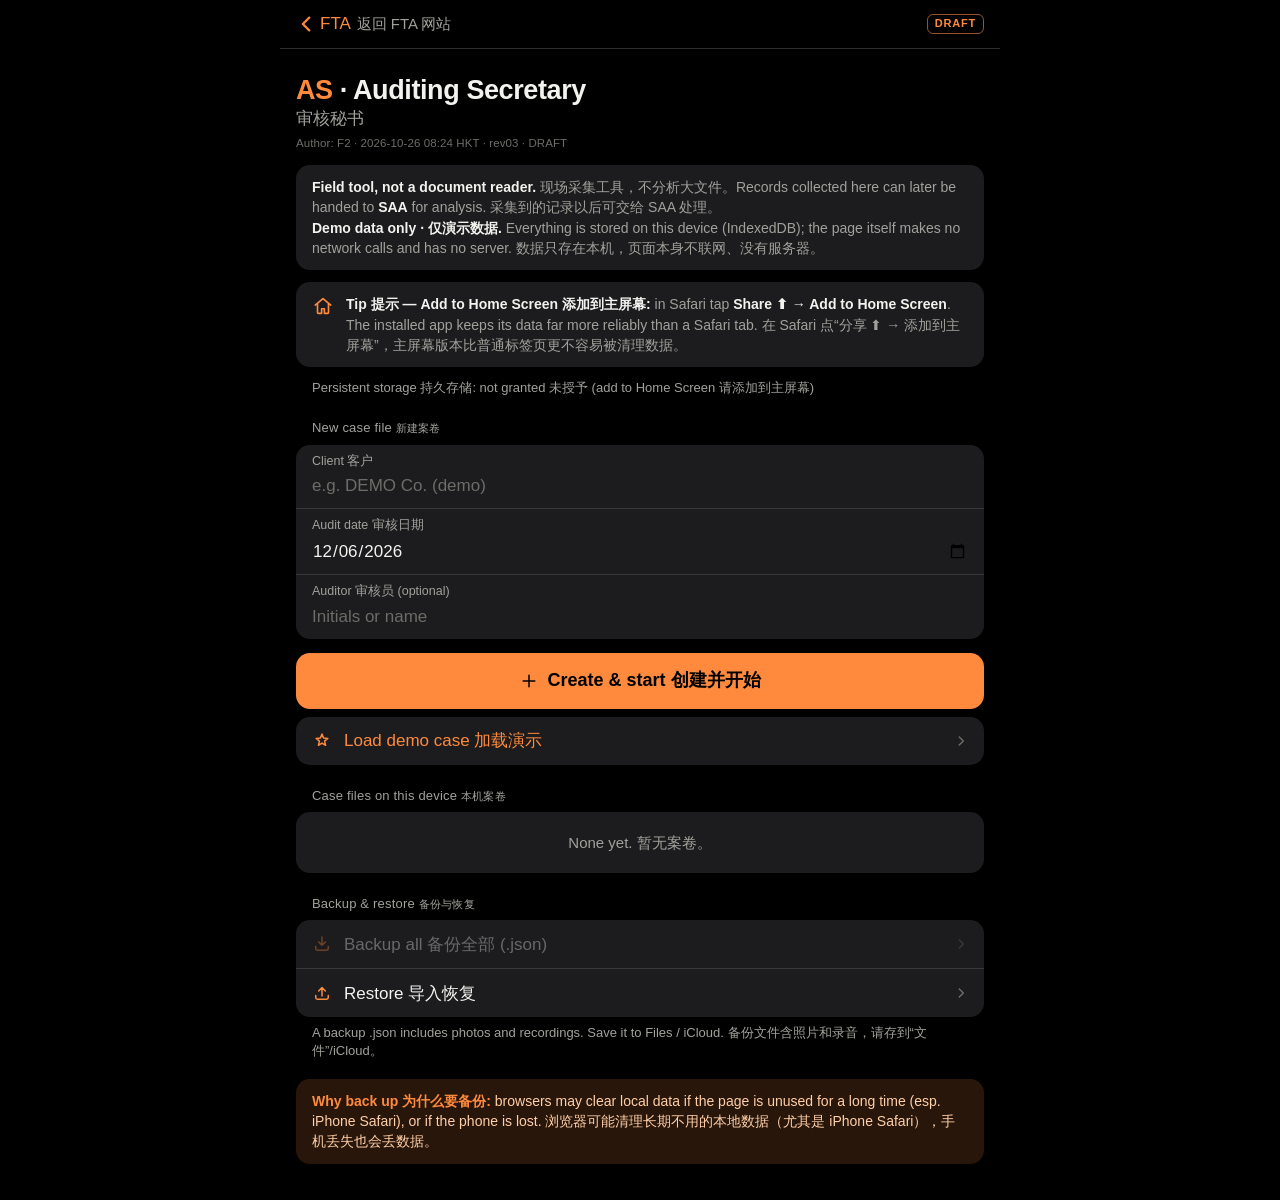
==== commit 1dad20b2: "AS Auditing Secretary rev03 redesign at /as/ (DRAFT) - Frankie on behalf of JG" ====
--- a/as/index.html
+++ b/as/index.html
@@ -5,113 +5,275 @@
 <meta name="viewport" content="width=device-width, initial-scale=1, viewport-fit=cover">
 <meta name="apple-mobile-web-app-capable" content="yes">
 <meta name="mobile-web-app-capable" content="yes">
-<meta name="apple-mobile-web-app-status-bar-style" content="black">
+<meta name="apple-mobile-web-app-status-bar-style" content="black-translucent">
 <meta name="apple-mobile-web-app-title" content="AS Secretary">
 <meta name="theme-color" content="#000000">
 <link rel="apple-touch-icon" href="[data-uri]">
 <link rel="icon" href="[data-uri]">
 <title>AS · Auditing Secretary / 审核秘书 — DRAFT prototype rev03</title>
 <style>
+:root{
+  --bg:#000;--g1:#1c1c1e;--g2:#2c2c2e;--g3:#3a3a3c;--sep:#38383a;
+  --lab:#f2f2ef;--lab2:#a1a19c;--lab3:#6c6c68;
+  --or:#ff8a3d;--or-d:#c2410c;--or-t:rgba(255,138,61,.16);
+  --gr:#34d399;--gr-t:rgba(52,211,153,.16);
+  --rd:#ff453a;--rd-t:rgba(255,69,58,.16);
+  --blur:saturate(180%) blur(22px);
+  --sat:env(safe-area-inset-top);--sab:env(safe-area-inset-bottom);
+  --font:-apple-system,BlinkMacSystemFont,"SF Pro Text","SF Pro Display","Helvetica Neue","PingFang SC","Hiragino Sans GB","Noto Sans CJK SC","Microsoft YaHei",sans-serif;
+}
 *{box-sizing:border-box;-webkit-tap-highlight-color:transparent}
-html,body{margin:0;background:#000;color:#e8e8e8;font:16px/1.45 -apple-system,BlinkMacSystemFont,"Segoe UI","PingFang SC","Noto Sans CJK SC","Microsoft YaHei",sans-serif}
-body{padding-bottom:env(safe-area-inset-bottom);max-width:720px;margin:0 auto}
-a{color:#7cc4ff}
-.back{position:sticky;top:0;z-index:50;background:#000;border-bottom:1px solid #2a2a2a;padding:calc(env(safe-area-inset-top) + 4px) 12px 4px}
-.back a{display:inline-flex;align-items:center;min-height:44px;text-decoration:none;font-weight:600}
-.wrap{padding:12px}
-h1{font-size:21px;margin:6px 0 2px}
-.zh{color:#9aa;font-size:.88em;font-weight:400}
-.meta{color:#999;font-size:13px}
-.draft{display:inline-block;border:1px solid #f5a623;color:#f5a623;border-radius:4px;padding:0 6px;font-size:12px;font-weight:700;letter-spacing:.5px;margin-left:6px}
-.note{background:#0c0c0c;border:1px solid #262626;border-radius:10px;padding:10px 12px;margin:10px 0;font-size:13.5px;color:#bbb}
-.note b{color:#ddd}
-.warn{border-color:#6b4a10;background:#150f02;color:#f0c57a}
-.card{background:#0d0d0d;border:1px solid #2a2a2a;border-radius:12px;padding:12px;margin:10px 0}
-.card h2{font-size:16px;margin:0 0 4px}
+html{-webkit-text-size-adjust:100%;background:#000}
+html,body{margin:0;background:#000;color:var(--lab);font:17px/1.4 var(--font);-webkit-font-smoothing:antialiased}
+body{max-width:720px;margin:0 auto;padding-bottom:calc(var(--sab) + 24px);overflow-x:hidden}
+body.incap{padding-bottom:calc(var(--sab) + 112px)}
+a{color:var(--or);text-decoration:none}
+.zh{color:var(--lab2);font-size:.88em;font-weight:400}
+.ic{width:1em;height:1em;flex:none;display:inline-block;vertical-align:-.14em}
+button,input,select,textarea{font-family:inherit}
+
+/* ---- bars ---- */
+.back{position:sticky;top:0;z-index:50;display:flex;align-items:center;justify-content:space-between;
+  background:rgba(0,0,0,.72);-webkit-backdrop-filter:var(--blur);backdrop-filter:var(--blur);
+  border-bottom:.5px solid rgba(84,84,88,.55);padding:calc(var(--sat) + 2px) 8px 2px 8px;min-height:calc(var(--sat) + 48px)}
+body.incase .back{display:none}
+.back a{display:inline-flex;align-items:center;gap:2px;min-height:44px;padding:0 8px;font-size:17px;color:var(--or)}
+.back a .ic{width:22px;height:22px}
+.draft{display:inline-block;border:1px solid rgba(255,138,61,.6);color:var(--or);border-radius:6px;padding:1px 7px;font-size:11px;font-weight:700;letter-spacing:.8px;margin-right:8px}
+.nav{position:sticky;top:0;z-index:50;background:rgba(0,0,0,.72);-webkit-backdrop-filter:var(--blur);backdrop-filter:var(--blur);
+  border-bottom:.5px solid rgba(84,84,88,.55);padding:calc(var(--sat) + 2px) 8px 8px;margin:0 -0px}
+.nav .bar{display:grid;grid-template-columns:1fr auto 1fr;align-items:center;min-height:44px}
+.nav .bk{white-space:nowrap;justify-self:start;display:inline-flex;align-items:center;min-height:44px;min-width:44px;padding:0 6px 0 2px;background:none;border:0;color:var(--or);font-size:17px;cursor:pointer;transition:opacity .15s}
+.nav .bk:active{opacity:.4}
+.nav .bk .ic{width:22px;height:22px}
+.nav .ttl{text-align:center;line-height:1.15;max-width:150px;min-width:0}
+.nav .ttl b{display:block;font-size:15px;font-weight:600;white-space:nowrap;overflow:hidden;text-overflow:ellipsis}
+.nav .ttl>span{display:block;font-size:11px;color:var(--lab2);white-space:nowrap;overflow:hidden;text-overflow:ellipsis;font-variant-numeric:tabular-nums}
+.nav .rt{justify-self:end}
+.wrap{padding:0 16px}
+.pg{padding:8px 16px 0}
+
+/* ---- titles ---- */
+.lt{font-size:27px;line-height:1.12;font-weight:800;letter-spacing:-.4px;margin:18px 0 2px}
+.lt .as{color:var(--or)}
+.lts{font-size:17px;color:var(--lab2);margin:0 0 4px}
+.meta{color:var(--lab3);font-size:11.5px;margin:2px 0 14px;letter-spacing:.1px}
+.ctitle{font-size:22px;font-weight:700;letter-spacing:-.2px;line-height:1.2;margin:14px 0 2px}
+.fine{font-size:13px;line-height:1.4;color:var(--lab2)}
+
+/* ---- segmented control (tabs / filters) ---- */
+.tabs{display:flex;gap:2px;background:var(--g1);border-radius:9px;padding:2px;margin:8px 0 0}
+.tabs .btn{flex:1;min-height:36px;padding:2px 2px;white-space:nowrap;border:0;border-radius:7px;background:none;color:var(--lab);font-size:13.5px;font-weight:500;box-shadow:none;gap:3px;transition:background .2s,color .2s}
+.tabs .btn.on{background:var(--g3);color:#fff;font-weight:600;box-shadow:0 1px 3px rgba(0,0,0,.5)}
+.tabs .btn:active{transform:none;opacity:.7}
+.tabs .btn .zh{color:inherit;opacity:.65;font-size:11.5px;white-space:nowrap}
+.tabs.filt{margin:12px 0 14px}
+
+/* ---- grouped lists ---- */
+.sh{font-size:13px;color:var(--lab2);margin:22px 16px 7px;letter-spacing:.2px}
+.sf{font-size:13px;color:var(--lab2);margin:7px 16px 0;line-height:1.4}
+.grp{background:var(--g1);border-radius:14px;margin:0 0 4px;overflow:hidden}
+.grp>.r{padding:12px 16px;position:relative}
+.grp>.r+.r{border-top:.5px solid var(--sep)}
+.grp.pri{background:linear-gradient(180deg,rgba(255,138,61,.14),rgba(255,138,61,.04)),var(--g1);box-shadow:inset 0 0 0 1px rgba(255,138,61,.35)}
+.grp.dng{box-shadow:inset 0 0 0 1px rgba(255,69,58,.3)}
+.grp h2,.r h2{font-size:17px;font-weight:600;margin:0 0 2px;line-height:1.3}
+.grp .rowl{display:flex;align-items:center;justify-content:space-between;gap:12px;min-height:44px}
+.rowl .tx{min-width:0}
+.rowl .tx b{font-weight:600}
+.lnk{display:flex;align-items:center;justify-content:space-between;gap:8px;width:100%;min-height:48px;padding:10px 16px;background:none;border:0;border-radius:0;color:var(--lab);font-size:17px;text-align:left;cursor:pointer;transition:background .12s}
+.lnk:active{background:var(--g2)}
+.lnk .ic{width:20px;height:20px;color:var(--or)}
+.lnk .ch{color:var(--lab3);width:14px;height:14px}
+.lnk.or{color:var(--or)}
+.lnk.red{color:var(--rd)}.lnk.red .ic{color:var(--rd)}
+.lnk[disabled]{opacity:.35;cursor:not-allowed}
+.lnk .l{display:flex;align-items:center;gap:12px}
+.field{display:flex;flex-direction:column;gap:2px;padding:8px 16px}
+.field label{font-size:12.5px;color:var(--lab2);margin:0}
+.field+.field{border-top:.5px solid var(--sep)}
+label{display:block;font-size:12.5px;color:var(--lab2);margin:10px 0 4px}
+input,select,textarea{width:100%;background:var(--g2);color:var(--lab);border:0;border-radius:10px;padding:10px 12px;font:inherit;font-size:17px;min-height:44px;outline:none;-webkit-appearance:none;appearance:none;transition:box-shadow .15s}
+.field input,.field select{background:none;padding:2px 0;min-height:28px;border-radius:0}
+input:focus,select:focus,textarea:focus{box-shadow:0 0 0 2px rgba(255,138,61,.7)}
+.field input:focus,.field select:focus{box-shadow:none}
+input::placeholder,textarea::placeholder{color:var(--lab3)}
+textarea{min-height:92px;resize:vertical;line-height:1.4}
+select{background-image:url("data:image/svg+xml,%3Csvg xmlns='http://www.w3.org/2000/svg' width='12' height='20' viewBox='0 0 12 20' fill='none' stroke='%236c6c68' stroke-width='2' stroke-linecap='round' stroke-linejoin='round'%3E%3Cpath d='M2 7l4-4 4 4M2 13l4 4 4-4'/%3E%3C/svg%3E");background-repeat:no-repeat;background-position:right 10px center;padding-right:30px}
+input[type=date]{min-height:28px}
+
+/* ---- buttons ---- */
 .row{display:flex;gap:8px;flex-wrap:wrap}
-.btn{min-height:48px;min-width:48px;padding:8px 14px;border-radius:10px;border:1px solid #3a3a3a;background:#161616;color:#eee;font:inherit;font-weight:600;cursor:pointer;display:inline-flex;align-items:center;justify-content:center;gap:6px;text-align:center}
-.btn:active{background:#262626}
-.btn.pri{background:#1b4f8a;border-color:#2d73c4;color:#fff}
-.btn.dan{border-color:#7a2323;color:#ff8d8d}
-.btn.sm{min-height:44px;padding:6px 10px;font-size:14px}
-.btn[disabled]{opacity:.4;cursor:not-allowed}
-.st{flex:1;min-width:0;flex-direction:column;gap:0;line-height:1.2;white-space:nowrap;padding:6px 4px;font-size:15px}
-.st.on-seen{background:#12381f;border-color:#2e9a52;color:#8ff0ac}
-.st.on-not{background:#3a1414;border-color:#b53b3b;color:#ff9c9c}
-.st.on-na{background:#262626;border-color:#777;color:#ddd}
-input,select,textarea{width:100%;background:#050505;color:#eee;border:1px solid #3a3a3a;border-radius:8px;padding:10px;font:inherit;font-size:16px;min-height:44px}
-textarea{min-height:84px;resize:vertical}
-label{display:block;font-size:13px;color:#aaa;margin:8px 0 3px}
-.chip{font-size:12px;padding:1px 8px;border-radius:99px;border:1px solid #444;color:#bbb;white-space:nowrap}
-.chip.seen{border-color:#2e9a52;color:#8ff0ac}.chip.not{border-color:#b53b3b;color:#ff9c9c}.chip.na{border-color:#888;color:#ddd}
-.item{border-top:1px solid #1f1f1f;padding:10px 0}
-.item:first-child{border-top:0}
-.it-h{display:flex;gap:8px;align-items:flex-start;justify-content:space-between;margin-bottom:6px}
-.it-h .p{font-weight:600}
-.tabs{display:flex;gap:6px;margin:10px 0}
-.tabs .btn{flex:1}
-.tabs .btn.on{background:#fff;color:#000;border-color:#fff}
-.hint{background:#07121c;border:1px solid #17405f;border-radius:10px;padding:10px 12px;margin:10px 0;font-size:14px;color:#b9dcf5}
-.hint b{color:#e3f3ff}
-.hint ul{margin:6px 0 0;padding-left:18px}
-.q{font-size:20px;font-weight:600;line-height:1.3;margin:6px 0}
-.thumbs{display:flex;gap:8px;flex-wrap:wrap;margin-top:8px}
-.thumb{position:relative}
-.thumb img{width:84px;height:84px;object-fit:cover;border-radius:8px;border:1px solid #333;display:block}
-.thumb button{position:absolute;top:-8px;right:-8px;width:32px;height:32px;border-radius:99px;border:1px solid #555;background:#000;color:#fff;font-size:16px}
-.fine{font-size:12px;color:#888}
-.toast{pointer-events:none;position:fixed;left:12px;right:12px;bottom:calc(env(safe-area-inset-bottom) + 14px);background:#222;border:1px solid #555;border-radius:10px;padding:12px;z-index:99;text-align:center}
-.sheet-bg{position:fixed;inset:0;background:rgba(0,0,0,.8);z-index:80;display:flex;align-items:flex-end;justify-content:center}
-.sheet{background:#111;border:1px solid #444;border-radius:16px 16px 0 0;padding:16px;width:100%;max-width:720px}
+.btn{min-height:44px;min-width:44px;padding:8px 16px;border-radius:12px;border:0;background:var(--g2);color:var(--lab);font:inherit;font-size:16px;font-weight:600;cursor:pointer;display:inline-flex;align-items:center;justify-content:center;gap:8px;text-align:center;transition:transform .12s ease,opacity .12s,background .15s;line-height:1.2}
+.btn:active{transform:scale(.97);opacity:.75}
+.btn.pri{background:var(--or);color:#000}
+.btn.dan{background:var(--rd-t);color:var(--rd)}
+.btn.sm{min-height:44px;padding:6px 14px;font-size:15px}
+.btn.big{min-height:56px;font-size:18px;width:100%;border-radius:14px}
+.btn[disabled]{opacity:.32;cursor:not-allowed;transform:none}
+.btn .ic{width:20px;height:20px}
+.btn .zh{color:inherit;opacity:.7}
+a.btn{text-decoration:none}
+.btn.seg{min-height:36px;padding:2px 12px;font-size:14px;border-radius:9px}
+.btn.on{background:var(--or);color:#000}
+.stl{display:flex;gap:2px;background:var(--g2);border-radius:9px;padding:2px;margin-top:4px}
+.stl .btn{flex:1;flex-direction:column;gap:0;min-height:44px;padding:4px 2px;background:none;border-radius:7px;font-size:14px;font-weight:600;white-space:nowrap;color:var(--lab);transition:background .2s,color .2s}
+.stl .btn .zh{font-size:12px}
+.stl .btn:active{transform:none}
+.stl .btn.on-seen{background:var(--gr);color:#00281a}
+.stl .btn.on-not{background:var(--or);color:#2a1000}
+.stl .btn.on-na{background:var(--lab2);color:#000}
+
+/* ---- chips ---- */
+.chip{font-size:12px;font-weight:600;padding:2px 9px;border-radius:99px;background:var(--g2);color:var(--lab2);white-space:nowrap;display:inline-block;margin:2px 4px 2px 0}
+.chip.seen{background:var(--gr-t);color:var(--gr)}.chip.not{background:var(--or);color:#2a1000}.chip.na{background:var(--g3);color:var(--lab)}
+.chip.tag{background:var(--or-t);color:var(--or)}
+
+/* ---- banners / notes ---- */
+.note,.banner{background:var(--g1);border-radius:14px;padding:12px 16px;margin:12px 0;font-size:14px;line-height:1.45;color:var(--lab2)}
+.note b,.banner b{color:var(--lab)}
+.warn{background:var(--or-t);color:#ffcfa8}
+.warn b{color:var(--or)}
+.banner.red{background:var(--rd-t);color:#ffb4ae}
+.banner.red b{color:var(--rd)}
+.tip{display:flex;gap:12px;align-items:flex-start}
+.tip .ic{width:22px;height:22px;color:var(--or);margin-top:1px}
+
+/* ---- capture screen ---- */
+.cwrap{text-align:center;position:relative;overflow:hidden}
+.ctz{font-size:13px;margin-top:-1px}
+.cnum{font-variant-numeric:tabular-nums;font-feature-settings:"tnum"}
+.cpill{display:inline-flex;align-items:center;gap:6px;background:var(--g1);border-radius:99px;padding:4px 11px 4px 9px;font-size:13px;font-weight:600;color:var(--lab2);box-shadow:inset 0 0 0 .5px rgba(255,138,61,.28);transition:color .3s}
+.cpill::before{content:"";width:6px;height:6px;border-radius:50%;background:var(--or);opacity:.6}
+.cpill.held{color:var(--lab3)}.cpill.held::before{background:var(--lab3)}
+.cpill.fin::before{background:var(--gr)}
+.spill{display:inline-flex;align-items:center;gap:7px;background:none;border-radius:99px;padding:4px 4px;font-size:12px;color:var(--lab3);font-variant-numeric:tabular-nums}
+.spill b{color:var(--lab2);font-weight:600}
+.spill .sep{width:1px;height:10px;background:var(--g3)}
+.spill .ic{width:12px;height:12px}
+.statebar{display:inline-flex;align-items:center;gap:6px;font-size:12.5px;font-weight:500;margin:6px 0 0;color:var(--gr);opacity:.85}
+.statebar.rec{opacity:1}
+.statebar.held{color:var(--or)}
+.statebar.fin{color:var(--gr)}
+.statebar.rec{color:var(--rd)}
+.dot{width:7px;height:7px;border-radius:50%;background:currentColor;display:inline-block;flex:none}
+.statebar .dot{animation:blink 1.6s ease-in-out infinite}
+.statebar.held .dot,.statebar.fin .dot{animation:none}
+.statebar.rec .dot{animation:blink .9s ease-in-out infinite}
+.capzone{position:absolute;left:0;right:0;top:max(38%,198px);transform:translateY(-50%);display:flex;flex-direction:column;align-items:center}
+.cap{display:flex;justify-content:center;gap:28px;margin:0 0 6px}
+.capfoot{position:absolute;left:16px;right:16px;bottom:6px}
+.crow{display:flex;align-items:center;justify-content:space-between}
+.capfoot .meta{margin:4px 0 0;text-align:center;font-size:10.5px}
+.capbtn{background:none;border:0;padding:0;color:var(--lab);font:inherit;display:flex;flex-direction:column;align-items:center;gap:10px;cursor:pointer;width:152px;-webkit-user-select:none;user-select:none}
+.capbtn .disc{width:132px;height:132px;border-radius:50%;display:flex;align-items:center;justify-content:center;position:relative;transition:transform .14s cubic-bezier(.3,.7,.4,1),box-shadow .2s,background .2s}
+.capbtn .disc .ic{width:54px;height:54px}
+.capbtn:active .disc{transform:scale(.93)}
+.capbtn.photo .disc{background:var(--or);color:#000;box-shadow:0 10px 30px -8px rgba(255,138,61,.55),inset 0 1px 0 rgba(255,255,255,.35)}
+.capbtn.voice .disc{background:var(--g1);color:var(--or);box-shadow:inset 0 0 0 2px rgba(255,138,61,.55)}
+.capbtn.recording .disc{background:var(--rd);color:#fff;box-shadow:0 0 0 0 rgba(255,69,58,.55);animation:ring 1.5s ease-out infinite}
+.capbtn.recording .disc .ic{width:40px;height:40px}
+.capbtn .t{font-size:17px;font-weight:700;line-height:1.1}
+.capbtn .z{font-size:13px;color:var(--lab2);font-weight:400;line-height:1.1;margin-top:-6px}
+.capbtn.recording .t{color:var(--rd)}
+.capbtn[disabled]{opacity:.3;cursor:not-allowed}
+.capbtn[disabled]:active .disc{transform:none}
+.textlink{display:inline-flex;align-items:center;justify-content:center;gap:8px;margin:2px auto 0;padding:0 20px;min-height:44px;font-size:16px;font-weight:600;color:var(--or);background:var(--or-t);border:0;border-radius:99px;cursor:pointer;transition:transform .12s,opacity .12s}
+.textlink:active{transform:scale(.96);opacity:.7}
+.textlink[disabled]{opacity:.3}
+.textlink .ic{width:18px;height:18px}
+.ctlbar{position:fixed;left:0;right:0;bottom:0;z-index:40;background:rgba(0,0,0,.72);-webkit-backdrop-filter:var(--blur);backdrop-filter:var(--blur);border-top:.5px solid rgba(84,84,88,.55);padding:10px 16px calc(var(--sab) + 10px)}
+.ctl{display:flex;gap:10px;max-width:720px;margin:0 auto}
+.ctl .btn{flex:1;flex-direction:column;gap:2px;min-height:62px;padding:8px 4px;border-radius:16px;font-size:15px;background:var(--g1);color:var(--lab)}
+.ctl .btn .ic{width:24px;height:24px}
+.ctl .btn .zh{font-size:12px}
+.ctl .btn.hold{background:var(--or-t);color:var(--or)}
+.ctl .btn.resume{background:var(--or);color:#000}
+.ctl .btn.fin{background:var(--gr);color:#00281a}
+.ctl .btn[disabled]{background:var(--g1);color:var(--lab3);opacity:.7}
+
+/* ---- review ---- */
+.ent{background:var(--g1);border-radius:14px;margin:0 0 14px;overflow:hidden}
+.ent .eh{display:flex;align-items:center;gap:10px;padding:12px 16px 4px}
+.ent .num{font-size:15px;font-weight:800;background:var(--or);color:#000;border-radius:99px;min-width:36px;padding:2px 10px;text-align:center;font-variant-numeric:tabular-nums}
+.ent .eh .meta2{font-size:13px;color:var(--lab2);flex:1;min-width:0}
+.ent .eb{padding:6px 16px 10px}
+.ent .thumbbig{width:100%;max-width:240px;aspect-ratio:4/3;height:auto;object-fit:cover;border-radius:12px;display:block;margin:4px 0 8px}
+.ent audio{width:100%;height:44px;margin:4px 0 4px;color-scheme:dark}
+.ent .txt{white-space:pre-wrap;margin:2px 0 6px;font-size:16px;line-height:1.45}
+.ent .tg{padding:0 16px 8px}
+.ent .lnk{border-top:.5px solid var(--sep);color:var(--or);font-size:16px;font-weight:500;min-height:46px}
+.ent .ed{padding:0 16px 14px;border-top:.5px solid var(--sep)}
+.ent .ed label:first-child{margin-top:12px}
+.nav-row{display:flex;gap:10px;margin:18px 0 6px}
+.nav-row .btn{flex:1;min-height:50px}
+
+/* ---- summary ---- */
+.sumblk{border-left:3px solid var(--or);padding:2px 0 2px 12px;margin:12px 0;border-radius:1px}
+.sumblk .k{color:var(--or);font-weight:600;font-size:13px;letter-spacing:.2px;display:block;margin-bottom:2px}
+.sumblk .zh{display:block;margin-top:2px}
+.sumhd{display:flex;justify-content:space-between;align-items:flex-start;gap:10px}
+.sumhd .nn{flex:none;width:28px;height:28px;border-radius:50%;background:var(--g2);color:var(--or);font-weight:700;font-size:14px;display:flex;align-items:center;justify-content:center}
+.sumhd h2{flex:1}
+.k{color:var(--or);font-weight:600}
+.exp{display:grid;grid-template-columns:1fr 1fr;gap:8px;margin-top:4px}
+.exp .btn{width:100%}
+
+/* ---- list rows on home ---- */
+.listrow{display:flex;gap:8px;align-items:center;justify-content:space-between;padding:6px 16px 6px;min-height:60px}
+.grp>.listrow+.listrow{border-top:.5px solid var(--sep)}
+.listrow .btn{background:var(--or-t);color:var(--or)}
+.empty{padding:20px 16px;text-align:center;color:var(--lab2);font-size:15px}
+.prog{height:6px;background:var(--g2);border-radius:4px;overflow:hidden}
+
+/* ---- sheets ---- */
+.sheet-bg{position:fixed;inset:0;background:rgba(0,0,0,.55);-webkit-backdrop-filter:blur(8px);backdrop-filter:blur(8px);z-index:80;display:flex;align-items:flex-end;justify-content:center;animation:fadein .22s ease both}
+.sheet{background:rgba(28,28,30,.96);-webkit-backdrop-filter:var(--blur);backdrop-filter:var(--blur);border-radius:22px 22px 0 0;padding:8px 20px calc(var(--sab) + 20px);width:100%;max-width:720px;max-height:90vh;overflow:auto;animation:slideup .32s cubic-bezier(.2,.9,.25,1) both;box-shadow:0 -10px 40px rgba(0,0,0,.6)}
+.sheet .grab{width:38px;height:5px;border-radius:3px;background:var(--g3);margin:4px auto 14px}
+.sheet h2{font-size:21px;font-weight:700;margin:0 0 6px;letter-spacing:-.2px}
+.sheet p{margin:0 0 14px;color:var(--lab2);font-size:15px;line-height:1.45}
+.sheet .btn.big{margin-bottom:8px}
+.sheet .btn.plain{background:var(--g2)}
+.sheet .row .btn{flex:1}
+.sicon{width:48px;height:48px;border-radius:14px;background:var(--or-t);color:var(--or);display:flex;align-items:center;justify-content:center;margin:0 0 10px}
+.sicon .ic{width:26px;height:26px}
 .pre{white-space:pre-wrap;font-size:14px}
-.sumblk{border-left:3px solid #333;padding-left:10px;margin:8px 0}
-.k{color:#8ab4d8;font-weight:600}
-.prog{height:6px;background:#1c1c1c;border-radius:4px;overflow:hidden;margin:6px 0}
-.prog i{display:block;height:100%;background:#2d73c4}
-.listrow{display:flex;gap:8px;align-items:center;justify-content:space-between;border-top:1px solid #1f1f1f;padding:10px 0}
-.listrow:first-child{border-top:0}
-.rec{color:#ff6b6b;font-weight:700}
-
-.btn.on{background:#fff;color:#000;border-color:#fff}
-.btn.seg{min-height:40px;padding:4px 12px;font-size:14px}
-.btn.big{min-height:60px;font-size:17px;width:100%}
-.banner{border:1px solid #17405f;background:#07121c;color:#b9dcf5;border-radius:10px;padding:10px 12px;margin:10px 0;font-size:13.5px}
-.banner.red{border-color:#8a2b2b;background:#1a0707;color:#ffb0b0}
-.banner b{color:#fff}
-a.btn{text-decoration:none}
-.sheet{max-height:88vh;overflow:auto}
-.ctitle{font-size:20px;font-weight:700;margin:10px 0 2px;line-height:1.25}
-.counter{text-align:center;margin:6px 0 4px}
-.cnum{font-size:76px;font-weight:800;line-height:1;letter-spacing:-1px;color:#fff}
-.cnum.held{color:#f5a623}
-.cap{display:flex;flex-direction:column;gap:12px;margin:8px 0}
-.capbtn{width:100%;min-height:17vh;border-radius:22px;border:2px solid #333;background:#111;color:#fff;font:inherit;display:flex;flex-direction:column;align-items:center;justify-content:center;gap:2px;cursor:pointer}
-.capbtn .ic{font-size:46px;line-height:1.1}
-.capbtn .t{font-size:26px;font-weight:800}
-.capbtn .z{font-size:20px;color:#a8c4d8;font-weight:600}
-.capbtn.photo{background:#0b2238;border-color:#2d73c4}
-.capbtn.voice{background:#2a0e0e;border-color:#b53b3b}
-.capbtn.recording{background:#9b1414;border-color:#ff6b6b}
-.capbtn[disabled]{opacity:.28;cursor:not-allowed}
-.ctl{display:flex;gap:8px;margin:6px 0}
-.ctl .btn{flex:1;padding:6px 4px;flex-direction:column;gap:0;line-height:1.2}
-.ctl .btn.fin{border-color:#2e9a52;color:#8ff0ac}
-.ctl .btn.hold{border-color:#b8860b;color:#f5a623}
-.textlink{display:block;text-align:center;margin:10px auto 0;padding:10px 16px;font-size:13px;color:#8a8a8a;background:none;border:0;font-family:inherit;min-height:44px;text-decoration:underline}
-.textlink[disabled]{opacity:.3}
-.ent .num{font-size:22px;font-weight:800;color:#fff}
-.ent .thumbbig{width:120px;height:120px;object-fit:cover;border-radius:8px;border:1px solid #333;display:block;margin:6px 0}
-.ent audio{width:100%;height:44px;margin:6px 0}
-.ent .txt{white-space:pre-wrap;margin:6px 0}
-.chip.tag{border-color:#2d73c4;color:#9cc9f5}
-.statebar{text-align:center;font-size:14px;color:#aaa}
-.statebar.held{color:#f5a623;font-weight:700}
-.statebar.fin{color:#8ff0ac;font-weight:700}
+
+/* ---- toast ---- */
+.toast{pointer-events:none;position:fixed;left:16px;right:16px;margin:0 auto;max-width:420px;top:calc(var(--sat) + 10px);z-index:99;display:flex;gap:10px;align-items:flex-start;background:rgba(44,44,46,.92);-webkit-backdrop-filter:var(--blur);backdrop-filter:var(--blur);border-radius:16px;padding:12px 16px;font-size:14.5px;line-height:1.4;box-shadow:0 10px 30px rgba(0,0,0,.6);animation:toastin .3s cubic-bezier(.2,.9,.25,1) both}
+.toast .ic{width:22px;height:22px;color:var(--gr);margin-top:0}
+
+
+.rec{color:var(--rd);font-weight:700}
 .mono{font-variant-numeric:tabular-nums}
+#ind{font-variant-numeric:tabular-nums}
+
+@keyframes blink{50%{opacity:.3}}
+@keyframes ring{0%{box-shadow:0 0 0 0 rgba(255,69,58,.55)}100%{box-shadow:0 0 0 30px rgba(255,69,58,0)}}
+@keyframes fadein{from{opacity:0}to{opacity:1}}
+@keyframes slideup{from{transform:translateY(100%)}to{transform:none}}
+@keyframes toastin{from{opacity:0;transform:translateY(-12px) scale(.97)}to{opacity:1;transform:none}}
+@media (prefers-reduced-motion:reduce){*{animation-duration:.01ms!important;transition-duration:.01ms!important}}
+@media (max-height:700px){.capbtn .disc{width:108px;height:108px}.capbtn{width:128px}.capbtn .disc .ic{width:46px;height:46px}.cap{gap:18px}.ctitle{margin-top:8px;font-size:20px}}
+
+.sthumb{width:56px;height:56px;object-fit:cover;border-radius:10px;vertical-align:middle}
+.se{margin:8px 0;font-size:15px;line-height:1.4}
+.se .sn{color:var(--or);font-variant-numeric:tabular-nums}
+.ic.sm{width:16px;height:16px;color:var(--or)}
+.toast .ic.w{color:var(--or)}
+.row .btn.plain,.btn.plain{background:var(--g2)}
+.cwrap .meta{text-align:center}
+
+#ind:not(:empty)::before{content:" · "}
+
+.sheet .row.nw .btn{white-space:nowrap;font-size:15px;padding-left:10px;padding-right:10px}
+.sheet .stack{display:flex;flex-direction:column;gap:8px}.sheet .stack .btn{width:100%;justify-content:flex-start;min-height:48px;padding:0 16px;font-size:16px}
+.sthumbrow{display:flex;align-items:center;gap:10px;margin-top:6px}
+.statebar{max-width:94%;line-height:1.3}.statebar span{text-align:center}
 </style>
 </head><body>
-<div class="back"><a href="https://fta7ai.com/">‹ FTA &nbsp;<span class="zh">返回 FTA 网站</span></a></div>
-<div class="wrap"><div id="app"><div class="fine">Loading… 加载中…</div></div></div>
+<div class="back"><a href="https://fta7ai.com/"><svg class="ic" viewBox="0 0 24 24" fill="none" stroke="currentColor" stroke-width="2.4" stroke-linecap="round" stroke-linejoin="round" aria-hidden="true"><path d="M14.5 5l-7 7 7 7"/></svg>FTA&nbsp;<span class="zh">返回 FTA 网站</span></a><span class="draft">DRAFT</span></div>
+<div id="app"><div class="pg fine">Loading… 加载中…</div></div>
 <input type="file" id="photoIn" accept="image/*" capture="environment" hidden>
 <input type="file" id="libIn" accept="image/*" multiple hidden>
 <input type="file" id="impIn" accept="application/json,.json" hidden>
@@ -161,6 +323,34 @@
 var voice=null, R=null, audioConsent=false, saveInfo='';
 var dirty={}, flushT=null, lastTick=Date.now(), tickN=0;
 
+
+var IC={
+ camera:'<path d="M3.8 9a2.6 2.6 0 0 1 2.6-2.6h1.1l1-1.5a1.6 1.6 0 0 1 1.3-.7h4.4a1.6 1.6 0 0 1 1.3.7l1 1.5h1.1A2.6 2.6 0 0 1 20.2 9v8a2.6 2.6 0 0 1-2.6 2.6H6.4A2.6 2.6 0 0 1 3.8 17z"/><circle cx="12" cy="12.8" r="3.7"/>',
+ mic:'<rect x="9" y="3" width="6" height="11" rx="3"/><path d="M5.5 11.5a6.5 6.5 0 0 0 13 0M12 18v3M8.5 21h7"/>',
+ stop:'<rect x="6.5" y="6.5" width="11" height="11" rx="2.6" fill="currentColor" stroke="none"/>',
+ pause:'<rect x="7" y="5" width="3.5" height="14" rx="1.2" fill="currentColor" stroke="none"/><rect x="13.5" y="5" width="3.5" height="14" rx="1.2" fill="currentColor" stroke="none"/>',
+ play:'<path d="M8 5.6v12.8a.8.8 0 0 0 1.2.7l10-6.4a.8.8 0 0 0 0-1.4l-10-6.4A.8.8 0 0 0 8 5.6z" fill="currentColor" stroke="none"/>',
+ check:'<path d="M5 12.6l4.6 4.6L19 7.6"/>',
+ checkc:'<circle cx="12" cy="12" r="9.2"/><path d="M7.9 12.4l2.7 2.7 5.5-5.8"/>',
+ info:'<circle cx="12" cy="12" r="9.2"/><path d="M12 11v5.2M12 7.7v.1"/>',
+ chevL:'<path d="M14.5 5l-7 7 7 7" stroke-width="2.4"/>',
+ chevR:'<path d="M9 5l7 7-7 7" stroke-width="2.4"/>',
+ chevD:'<path d="M5 9l7 7 7-7" stroke-width="2.4"/>',
+ chevU:'<path d="M5 15l7-7 7 7" stroke-width="2.4"/>',
+ text:'<path d="M5 6.5V5h14v1.5M12 5v14M9 19h6"/>',
+ trash:'<path d="M4.5 7h15M9.5 7V4.8h5V7M6.5 7l.8 12.2h9.4L17.5 7M10 10.5v5.5M14 10.5v5.5"/>',
+ mail:'<rect x="3.2" y="5.5" width="17.6" height="13" rx="2.6"/><path d="M4 7.5l8 6 8-6"/>',
+ image:'<rect x="3.5" y="4.5" width="17" height="15" rx="3"/><circle cx="9" cy="10" r="1.8"/><path d="M4 17l5-4.5 3.5 3 3-2.5 4.5 4"/>',
+ clock:'<circle cx="12" cy="12" r="9"/><path d="M12 7v5.3l3.3 2"/>',
+ copy:'<rect x="8.5" y="8.5" width="11" height="11" rx="2.5"/><path d="M15.5 8.5V6.8a2.3 2.3 0 0 0-2.3-2.3H6.8a2.3 2.3 0 0 0-2.3 2.3v6.4a2.3 2.3 0 0 0 2.3 2.3h1.7"/>',
+ down:'<path d="M12 4v11M7.5 11l4.5 4.5 4.5-4.5M5 19.5h14"/>',
+ save:'<path d="M12 3.5v9.5M8 9.5l4 4 4-4M4.5 15v2.5a2 2 0 0 0 2 2h11a2 2 0 0 0 2-2V15"/>',
+ restore:'<path d="M12 15.5V6M8 9.5l4-4 4 4M4.5 15v2.5a2 2 0 0 0 2 2h11a2 2 0 0 0 2-2V15"/>',
+ home:'<path d="M3.5 11l8.5-7 8.5 7M6 9.5V19a1 1 0 0 0 1 1h3.5v-5h3v5H17a1 1 0 0 0 1-1V9.5"/>',
+ plus:'<path d="M12 5v14M5 12h14"/>',
+ demo:'<path d="M12 3.5l1.9 5 5.1.4-3.9 3.3 1.2 5-4.3-2.7-4.3 2.7 1.2-5L5 8.9l5.1-.4z"/>'
+};
+function ic(n,c){return '<svg class="ic'+(c?' '+c:'')+'" viewBox="0 0 24 24" fill="none" stroke="currentColor" stroke-width="1.8" stroke-linecap="round" stroke-linejoin="round" aria-hidden="true">'+IC[n]+'</svg>'}
 function $(s){return document.querySelector(s)}
 function esc(s){return String(s==null?'':s).replace(/[&<>"']/g,function(m){return{'&':'&amp;','<':'&lt;','>':'&gt;','"':'&quot;',"'":'&#39;'}[m]})}
 function uid(){return 'c'+Date.now().toString(36)+Math.random().toString(36).slice(2,6)}
@@ -168,7 +358,7 @@
 function today(){var d=new Date();return d.getFullYear()+'-'+pad(d.getMonth()+1)+'-'+pad(d.getDate())}
 function hhmm(){var d=new Date();return pad(d.getHours())+':'+pad(d.getMinutes())}
 function fmt(ts){var d=new Date(ts);return d.getFullYear()+'-'+pad(d.getMonth()+1)+'-'+pad(d.getDate())+' '+pad(d.getHours())+':'+pad(d.getMinutes())}
-function toast(m){var t=$('#toast');t.innerHTML='<div class="toast">'+esc(m)+'</div>';clearTimeout(toast.t);toast.t=setTimeout(function(){t.innerHTML=''},4200)}
+function toast(m){var t=$('#toast');var good=/saved|Saved|Copied|Restored|Shared|Deleted|Upgraded|Migrated|downloading/.test(m);t.innerHTML='<div class="toast">'+(good?ic('checkc'):ic('info','w'))+'<div>'+esc(m)+'</div></div>';clearTimeout(toast.t);toast.t=setTimeout(function(){t.innerHTML=''},4200)}
 function fatal(e,what){try{console.warn(what,e)}catch(_){}
   var n=e&&e.name;
   toast(n==='QuotaExceededError'?'Storage full 存储已满 — export a backup and free space 请导出备份并释放空间':'Could not save 保存失败 ('+(n||'error')+') — export a backup 请导出备份')}
@@ -342,9 +532,9 @@
 function storageBanner(){
   var h='';
   if(memOnly)h+='<div class="banner red"><b>Storage unavailable 存储不可用.</b> This browser blocked IndexedDB (private mode?). Data will be lost when you close the page — export a backup before leaving. 此浏览器禁用了本地数据库（隐私模式？），关闭页面数据会丢失，请先导出备份。</div>';
-  if(!isStandalone())h+='<div class="banner"><b>Tip 提示 — Add to Home Screen 添加到主屏幕:</b> in Safari tap <b>Share ⬆︎ → Add to Home Screen</b>. The installed app keeps its data far more reliably than a Safari tab. 在 Safari 点“分享 ⬆︎ → 添加到主屏幕”，主屏幕版本比普通标签页更不容易被清理数据。</div>';
+  if(!isStandalone())h+='<div class="note tip">'+ic('home')+'<div><b>Tip 提示 — Add to Home Screen 添加到主屏幕:</b> in Safari tap <b>Share ⬆︎ → Add to Home Screen</b>. The installed app keeps its data far more reliably than a Safari tab. 在 Safari 点“分享 ⬆︎ → 添加到主屏幕”，主屏幕版本比普通标签页更不容易被清理数据。</div></div>';
   var ps=persistState==='granted'?'granted ✓ 已授予':persistState==='denied'?'not granted 未授予 (add to Home Screen 请添加到主屏幕)':persistState==='unsupported'?'not supported 不支持':'…';
-  h+='<div class="fine" id="stor">Persistent storage 持久存储: '+ps+'</div>';
+  h+='<div class="fine" id="stor" style="margin:0 16px 4px">Persistent storage 持久存储: '+ps+'</div>';
   return h;
 }
 function nagState(){
@@ -357,69 +547,75 @@
 function backupBanner(){
   var n=nagState();if(!n)return '';
   var last=S.lastBackup?fmt(S.lastBackup):'never 从未';
-  if(n.late)return '<div class="banner red" id="nag"><b>Back up now 请立即备份:</b> '+(n.never?'no backup has been made and your oldest case is over 3 days old.':'last backup was '+n.days+' days ago.')+' 距上次备份已超过 3 天。<div class="row" style="margin-top:8px"><button class="btn sm pri" data-act="backupall">Backup all 备份全部</button></div><div class="fine">Last backed up 上次备份: '+last+'</div></div>';
-  return '<div class="fine" id="lastbk">Last backed up 上次备份: '+last+'</div>';
-}
-
+  if(n.late)return '<div class="banner red" id="nag"><b>Back up now 请立即备份:</b> '+(n.never?'no backup has been made and your oldest case is over 3 days old.':'last backup was '+n.days+' days ago.')+' 距上次备份已超过 3 天。<div class="row" style="margin-top:10px"><button class="btn sm pri" data-act="backupall">Backup all 备份全部</button></div><div class="fine" style="margin-top:6px">Last backed up 上次备份: '+last+'</div></div>';
+  return '<div class="fine" id="lastbk" style="margin:6px 16px 0">Last backed up 上次备份: '+last+'</div>';
+}
 /* ---------- views ---------- */
-var META='Author: F2 · 2026-10-25 20:50 HKT · rev03 · DRAFT';
+var META='Author: F2 · 2026-10-26 08:24 HKT · rev03 · DRAFT';
+function fitCap(){var w=document.querySelector('.cwrap');if(!w)return;var cb=document.querySelector('.ctlbar');var top=w.getBoundingClientRect().top+window.pageYOffset;var h=window.innerHeight-top-(cb?cb.offsetHeight:100);w.style.height=Math.max(h,380)+'px';document.body.style.paddingBottom=(cb?cb.offsetHeight:100)+'px'}
+window.addEventListener('resize',function(){fitCap()});
 function render(){
   var y=window.scrollY,h;
   if(view==='home')h=vHome();
   else if(tab==='summary')h=vSummary();
   else if(tab==='review')h=vReview();
   else h=vCapture();
-  $('#app').innerHTML=h;window.scrollTo(0,y);
+  $('#app').innerHTML=h;document.body.classList.toggle('incase',view!=='home');document.body.classList.toggle('incap',view!=='home'&&tab==='capture');if(!(view!=='home'&&tab==='capture'))document.body.style.paddingBottom='';fitCap();window.scrollTo(0,y);
 }
 function vHome(){
-  var h='<h1>AS · Auditing Secretary <span class="zh">审核秘书</span><span class="draft">DRAFT</span></h1><div class="meta">'+META+'</div>'+
+  var h='<div class="pg"><h1 class="lt"><span class="as">AS</span> · Auditing Secretary</h1><div class="lts">审核秘书</div><div class="meta">'+esc(META)+'</div>'+
    '<div class="note"><b>Field tool, not a document reader.</b> 现场采集工具，不分析大文件。Records collected here can later be handed to <b>SAA</b> for analysis. 采集到的记录以后可交给 SAA 处理。<br><b>Demo data only · 仅演示数据.</b> Everything is stored on this device (IndexedDB); the page itself makes no network calls and has no server. 数据只存在本机，页面本身不联网、没有服务器。</div>';
   h+=storageBanner()+backupBanner();
-  h+='<div class="card"><h2>New case file <span class="zh">新建案卷</span></h2>'+
-   '<label>Client 客户</label><input id="nc" placeholder="e.g. DEMO Co. (demo)">'+
-   '<label>Audit date 审核日期</label><input id="nd" type="date" value="'+today()+'">'+
-   '<label>Auditor 审核员 (optional)</label><input id="na" placeholder="Initials or name">'+
-   '<div class="row" style="margin-top:12px"><button class="btn pri" data-act="newcase">Create &amp; start 创建并开始</button>'+
-   '<button class="btn" data-act="demo">Load demo case 加载演示</button></div></div>';
-  h+='<div class="card"><h2>Case files on this device <span class="zh">本机案卷</span></h2>';
-  if(!db.cases.length)h+='<div class="fine">None yet. 暂无案卷。</div>';
+  h+='<div class="sh">New case file <span class="zh">新建案卷</span></div><div class="grp">'+
+   '<div class="field"><label for="nc">Client 客户</label><input id="nc" placeholder="e.g. DEMO Co. (demo)"></div>'+
+   '<div class="field"><label for="nd">Audit date 审核日期</label><input id="nd" type="date" value="'+today()+'"></div>'+
+   '<div class="field"><label for="na">Auditor 审核员 (optional)</label><input id="na" placeholder="Initials or name"></div></div>'+
+   '<div style="margin:14px 0 8px"><button class="btn pri big" data-act="newcase">'+ic('plus')+'Create &amp; start 创建并开始</button></div>'+
+   '<div class="grp"><button class="lnk or" data-act="demo"><span class="l">'+ic('demo')+'Load demo case 加载演示</span>'+ic('chevR','ch')+'</button></div>';
+  h+='<div class="sh">Case files on this device <span class="zh">本机案卷</span></div><div class="grp">';
+  if(!db.cases.length)h+='<div class="empty">None yet. 暂无案卷。</div>';
   db.cases.slice().reverse().forEach(function(c){
     var st=c.capState==='finished'?'finished 已完成':'on hold 暂停';
-    h+='<div class="listrow"><div><b>'+esc(c.client)+'</b><div class="fine">'+esc(c.date)+' · '+c.entries.length+' entries 条 · '+st+'</div></div><button class="btn sm" data-act="opencase" data-id="'+c.id+'">Open 打开</button></div>';
-  });
-  h+='</div><div class="card"><h2>Backup &amp; restore <span class="zh">备份与恢复</span></h2>'+
-   '<div class="fine">A backup .json includes photos and recordings. Save it to Files / iCloud. 备份文件含照片和录音，请存到“文件”/iCloud。</div>'+
-   '<div class="row" style="margin-top:8px"><button class="btn" data-act="backupall"'+(db.cases.length?'':' disabled')+'>Backup all 备份全部 (.json)</button><button class="btn" data-act="import">Restore 导入恢复</button></div></div>';
-  h+='<div class="note warn"><b>Why back up 为什么要备份:</b> browsers may clear local data if the page is unused for a long time (esp. iPhone Safari), or if the phone is lost. 浏览器可能清理长期不用的本地数据（尤其是 iPhone Safari），手机丢失也会丢数据。</div>';
+    h+='<div class="listrow"><div class="tx" style="min-width:0"><b>'+esc(c.client)+'</b><div class="fine">'+esc(c.date)+' · '+c.entries.length+' entries 条 · '+st+'</div></div><button class="btn sm" data-act="opencase" data-id="'+c.id+'">Open 打开</button></div>';
+  });
+  h+='</div><div class="sh">Backup &amp; restore <span class="zh">备份与恢复</span></div><div class="grp">'+
+   '<button class="lnk" data-act="backupall"'+(db.cases.length?'':' disabled')+'><span class="l">'+ic('save')+'Backup all 备份全部 (.json)</span>'+ic('chevR','ch')+'</button>'+
+   '<div style="border-top:.5px solid var(--sep)"></div>'+
+   '<button class="lnk" data-act="import"><span class="l">'+ic('restore')+'Restore 导入恢复</span>'+ic('chevR','ch')+'</button></div>'+
+   '<div class="sf">A backup .json includes photos and recordings. Save it to Files / iCloud. 备份文件含照片和录音，请存到“文件”/iCloud。</div>';
+  h+='<div class="note warn" style="margin-top:18px"><b>Why back up 为什么要备份:</b> browsers may clear local data if the page is unused for a long time (esp. iPhone Safari), or if the phone is lost. 浏览器可能清理长期不用的本地数据（尤其是 iPhone Safari），手机丢失也会丢数据。</div></div>';
   return h;
 }
-function caseHead(c){
-  return '<div class="row" style="justify-content:space-between;align-items:center"><button class="btn sm" data-act="home">‹ Cases 案卷</button><div class="fine" style="text-align:right"><b style="color:#ddd">'+esc(c.client)+'</b> · '+esc(c.date)+'<br><span id="ind">'+esc(saveInfo)+'</span></div></div>';
+function caseHead(c,t){
+  return '<div class="nav"><div class="bar"><button class="bk" data-act="home">'+ic('chevL')+'<span>Cases <span class="zh">案卷</span></span></button>'+
+    '<div class="ttl"><b>'+esc(c.client)+'</b><span>'+esc(c.date)+'<span id="ind">'+esc(saveInfo)+'</span></span></div>'+
+    '<div class="rt"><span class="draft" style="margin:0">DRAFT</span></div></div>'+tabs(t)+'</div>';
 }
 function tabs(t){
-  function b(k,l){return '<button class="btn sm'+(t===k?' on':'')+'" style="flex:1" data-act="tab" data-t="'+k+'">'+l+'</button>'}
-  return '<div class="tabs" style="margin:8px 0">'+b('capture','Capture 采集')+b('review','Review 审核')+b('summary','Summary 总结')+'</div>';
+  function b(k,l,z){return '<button class="btn sm'+(t===k?' on':'')+'" data-act="tab" data-t="'+k+'">'+l+' <span class="zh">'+z+'</span></button>'}
+  return '<div class="tabs">'+b('capture','Capture','采集')+b('review','Review','审核')+b('summary','Summary','总结')+'</div>';
 }
 function elapsed(c){return c.capMs||0}
 function vCapture(){
   var c=cur();if(!c){view='home';return vHome()}
   var st=c.capState,act=st==='active',held=st==='held',fin=st==='finished',rec=!!R;
   var n=nextN(c),saved=c.entries.length;
-  var h=caseHead(c)+tabs('capture');
-  h+='<div class="ctitle">Clause 8.4 — Evidence capture <span class="zh">证据采集</span></div><div class="fine">'+esc(META)+'</div>';
-  h+='<div class="counter"><div class="fine" style="margin:0">Entry 条目</div><div class="cnum'+(act?'':' held')+'" id="cnum">#'+n+'</div>'+
-     '<div class="fine mono">Saved 已存 <b id="csaved" style="color:#ddd">'+saved+'</b> · ⏱ <span id="ct">'+clock(elapsed(c))+'</span></div>'+
-     '<div class="statebar'+(held?' held':fin?' fin':'')+'" id="sbar">'+(act?(rec?'● Recording 录音中':'Capturing 采集中'):held?'⏸ On hold 已暂停 — tap Resume 点“继续”':'✓ Finished 已完成 — tap Resume to add more 点“继续”可补充')+'</div></div>';
-  h+='<div class="cap">'+
-    '<button class="capbtn photo" data-act="photo"'+(act&&!rec?'':' disabled')+'><span class="ic">📷</span><span class="t">Photo</span><span class="z">拍照</span></button>'+
-    (rec?'<button class="capbtn voice recording" data-act="recstop"><span class="ic">⏹</span><span class="t">Stop &amp; save <span class="mono" id="rt">'+mmss((Date.now()-R.t0)/1000)+'</span></span><span class="z">停止并保存</span></button>'
-        :'<button class="capbtn voice" data-act="rec"'+(act?'':' disabled')+'><span class="ic">🎤</span><span class="t">Voice</span><span class="z">语音</span></button>')+
-    '</div>';
-  h+='<div class="ctl">'+
-    '<button class="btn fin" data-act="finish"'+(fin?' disabled':'')+'>Finish<span class="zh" style="color:inherit">完成</span></button>'+
-    '<button class="btn hold" data-act="hold"'+(act?'':' disabled')+'>Hold<span class="zh" style="color:inherit">暂停</span></button>'+
-    '<button class="btn pri" data-act="resume"'+(act?' disabled':'')+'>Resume<span class="zh" style="color:inherit">继续</span></button></div>';
-  h+='<button class="textlink" data-act="text"'+(act&&!rec?'':' disabled')+'>Text 文字</button>';
+  var h=caseHead(c,'capture')+'<div class="pg cwrap">';
+  h+='<div class="ctitle">Clause 8.4 — Evidence capture</div><div class="zh ctz">证据采集</div>';
+  h+='<div class="statebar'+(act?(rec?' rec':''):held?' held':' fin')+'" id="sbar"><i class="dot"></i><span>'+(act?(rec?'Recording 录音中':'Capturing 采集中'):held?'On hold 已暂停 — tap Resume 点“继续”':'Finished 已完成 — tap Resume to add more 点“继续”可补充')+'</span></div>';
+  h+='<div class="capzone"><div class="cap">'+
+    '<button class="capbtn photo" data-act="photo"'+(act&&!rec?'':' disabled')+'><span class="disc">'+ic('camera')+'</span><span class="t">Photo</span><span class="z">拍照</span></button>'+
+    (rec?'<button class="capbtn voice recording" data-act="recstop"><span class="disc">'+ic('stop')+'</span><span class="t">Stop &amp; save <span class="mono" id="rt">'+mmss((Date.now()-R.t0)/1000)+'</span></span><span class="z">停止并保存</span></button>'
+        :'<button class="capbtn voice" data-act="rec"'+(act?'':' disabled')+'><span class="disc">'+ic('mic')+'</span><span class="t">Voice</span><span class="z">语音</span></button>')+
+    '</div>'+
+    '<button class="textlink" data-act="text"'+(act&&!rec?'':' disabled')+'>'+ic('text')+'Text 文字</button></div>';
+  h+='<div class="capfoot"><div class="crow"><span class="cpill'+(act?'':fin?' fin':' held')+'" title="Entry 条目"><span class="cnum" id="cnum">#'+n+'</span></span>'+
+     '<span class="spill mono"><span>Saved 已存 <b id="csaved">'+saved+'</b></span><i class="sep"></i><span>'+ic('clock')+' <span id="ct">'+clock(elapsed(c))+'</span></span></span></div>'+
+     '<div class="meta">'+esc(META)+'</div></div></div>';
+  h+='<div class="ctlbar"><div class="ctl">'+
+    '<button class="btn hold" data-act="hold"'+(act?'':' disabled')+'>'+ic('pause')+'<span>Hold <span class="zh">暂停</span></span></button>'+
+    '<button class="btn resume" data-act="resume"'+(act?' disabled':'')+'>'+ic('play')+'<span>Resume <span class="zh">继续</span></span></button>'+
+    '<button class="btn fin" data-act="finish"'+(fin?' disabled':'')+'>'+ic('check')+'<span>Finish <span class="zh">完成</span></span></button></div></div>';
   return h;
 }
 function entContent(c,e,big){
@@ -432,35 +628,34 @@
   return (it?'<span class="chip tag">'+(ITEMS.indexOf(it)+1)+'. '+esc(it.a)+'</span> ':'<span class="chip">untagged 未归类</span> ')+(s?'<span class="chip '+s[0]+'">'+s[1]+' '+s[2]+'</span>':'');
 }
 function entCard(c,e){
-  var o=openE[e.id],h='<div class="card ent" data-eid="'+e.id+'"><div class="row" style="justify-content:space-between;align-items:center"><span><span class="num">#'+e.n+'</span> <span class="fine">'+esc(fmt(e.ts))+' · '+kindEn(e)+' '+kindZh(e)+'</span></span></div>'+
-    entContent(c,e)+(e.note&&e.kind!=='text'?'<div class="txt fine" style="color:#ccc">Note 备注: '+esc(e.note)+'</div>':'')+
-    '<div style="margin:4px 0">'+tagChip(e)+'</div>'+
-    '<button class="btn sm" data-act="etoggle" data-id="'+e.id+'">'+(o?'Close ▴ 收起':'Tag / edit ▾ 归类/编辑')+'</button>';
+  var o=openE[e.id],h='<div class="ent" data-eid="'+e.id+'"><div class="eh"><span class="num">#'+e.n+'</span><span class="meta2">'+esc(fmt(e.ts))+' · '+kindEn(e)+' '+kindZh(e)+'</span></div>'+
+    '<div class="eb">'+entContent(c,e)+(e.note&&e.kind!=='text'?'<div class="txt fine" style="color:var(--lab)">Note 备注: '+esc(e.note)+'</div>':'')+'</div>'+
+    '<div class="tg">'+tagChip(e)+'</div>'+
+    '<button class="lnk" data-act="etoggle" data-id="'+e.id+'"><span>'+(o?'Close 收起':'Tag / edit 归类/编辑')+'</span>'+ic(o?'chevU':'chevD','ch')+'</button>';
   if(o){
-    h+='<div style="margin-top:8px"><label>Tag to 8.4.1 item 归类到 8.4.1 条目 (optional 可选)</label><select data-act="tag" data-id="'+e.id+'"><option value="">— untagged 未归类 —</option>'+
+    h+='<div class="ed"><label>Tag to 8.4.1 item 归类到 8.4.1 条目 (optional 可选)</label><select data-act="tag" data-id="'+e.id+'"><option value="">— untagged 未归类 —</option>'+
       ITEMS.map(function(p,i){return '<option value="'+p.id+'"'+(e.tag===p.id?' selected':'')+'>'+(i+1)+'. '+esc(p.a)+' / '+esc(p.az)+'</option>'}).join('')+'</select>'+
-      '<label>Status 状态</label><div class="row" style="flex-wrap:nowrap">'+STATUS.map(function(s){
-        return '<button class="btn st'+(e.status===s[0]?' on-'+s[0]:'')+'" data-act="status" data-id="'+e.id+'" data-s="'+s[0]+'">'+s[1]+'<span class="zh" style="color:inherit;opacity:.8;font-size:12px">'+s[2]+'</span></button>'}).join('')+'</div>'+
+      '<label>Status 状态</label><div class="stl">'+STATUS.map(function(s){
+        return '<button class="btn st'+(e.status===s[0]?' on-'+s[0]:'')+'" data-act="status" data-id="'+e.id+'" data-s="'+s[0]+'">'+s[1]+'<span class="zh">'+s[2]+'</span></button>'}).join('')+'</div>'+
       (e.kind==='text'?'<label>Text 文字</label><textarea data-act="etext" data-id="'+e.id+'">'+esc(e.text)+'</textarea>'
                       :'<label>Note 备注 (optional 可选)</label><textarea data-act="enote" data-id="'+e.id+'" placeholder="What is this? 这是什么？">'+esc(e.note)+'</textarea>')+
-      '<div class="row" style="margin-top:8px"><button class="btn sm dan" data-act="edel" data-id="'+e.id+'">🗑 Delete 删除</button></div></div>';
+      '<div class="row" style="margin-top:12px"><button class="btn sm dan" data-act="edel" data-id="'+e.id+'">'+ic('trash')+'Delete 删除</button></div></div>';
   }
   return h+'</div>';
 }
 function vReview(){
   var c=cur();if(!c){view='home';return vHome()}
   var un=c.entries.filter(function(e){return !itemOf(e.tag)}).length;
-  var h=caseHead(c)+backupBanner()+tabs('review');
-  h+='<div class="ctitle">Review <span class="zh">审核</span> · '+c.entries.length+' entries 条</div>'+
-    '<div class="fine">Tagging is optional: link an entry to an 8.4.1 item and mark Seen / Not seen / N/A. 归类是可选的。</div>';
-  h+='<div class="tabs" style="margin:8px 0"><button class="btn sm'+(filt==='all'?' on':'')+'" style="flex:1" data-act="filt" data-f="all">All 全部 ('+c.entries.length+')</button><button class="btn sm'+(filt==='untagged'?' on':'')+'" style="flex:1" data-act="filt" data-f="untagged">Untagged 未归类 ('+un+')</button></div>';
+  var h=caseHead(c,'review')+'<div class="pg">';
+  h+='<div class="ctitle" style="font-size:28px;font-weight:800;margin-top:16px">Review <span class="zh" style="font-size:20px">审核</span></div>'+
+    '<div class="fine">'+c.entries.length+' entries 条 · Tagging is optional: link an entry to an 8.4.1 item and mark Seen / Not seen / N/A. 归类是可选的。</div>'+backupBanner();
+  h+='<div class="tabs filt"><button class="btn sm'+(filt==='all'?' on':'')+'" data-act="filt" data-f="all">All 全部 ('+c.entries.length+')</button><button class="btn sm'+(filt==='untagged'?' on':'')+'" data-act="filt" data-f="untagged">Untagged 未归类 ('+un+')</button></div>';
   var list=c.entries.filter(function(e){return filt==='all'||!itemOf(e.tag)});
   if(!list.length)h+='<div class="note">Nothing here. 这里没有条目。</div>';
   list.forEach(function(e){h+=entCard(c,e)});
-  h+='<div class="row" style="margin-top:12px"><button class="btn" style="flex:1" data-act="tab" data-t="capture">‹ Capture 采集</button><button class="btn pri" style="flex:1" data-act="tab" data-t="summary">Summary 总结 ›</button></div>';
+  h+='<div class="nav-row"><button class="btn" data-act="tab" data-t="capture">'+ic('chevL')+'Capture 采集</button><button class="btn pri" data-act="tab" data-t="summary">Summary 总结'+ic('chevR')+'</button></div></div>';
   return h;
 }
-
 /* ---------- summary / composition ---------- */
 function stLabel(s){return({seen:'Seen 看到',not:'Not seen 未看到',na:'N/A 不适用'})[s]||'(no status 未标状态)'}
 function groupOf(c,p){return c.entries.filter(function(e){return e.tag===p.id})}
@@ -528,37 +723,37 @@
 function sumEntries(es){
   if(!es.length)return '<div class="fine">(no entries 无条目)</div>';
   return es.map(function(e){
-    var body=e.kind==='photo'?(B[e.id]?'<img alt="" src="'+urlFor(e.id)+'" style="width:56px;height:56px;object-fit:cover;border-radius:6px;vertical-align:middle"> ':'')+'<span class="fine">'+fileName(e)+'</span>'
-      :e.kind==='audio'?'🎤 <span class="fine">'+mmss(e.dur)+' · '+fileName(e)+'</span>':esc(e.text);
-    return '<div style="margin:4px 0"><b>#'+e.n+'</b> <span class="fine">'+esc(fmt(e.ts).slice(11))+(e.status?' · '+stLabel(e.status):'')+'</span> '+body+(e.kind!=='text'&&e.note?'<div class="fine">note: '+esc(e.note)+'</div>':'')+'</div>';
+    var body=e.kind==='photo'?'<div class="sthumbrow">'+(B[e.id]?'<img alt="" class="sthumb" src="'+urlFor(e.id)+'">':'')+'<span class="fine">'+fileName(e)+'</span></div>'
+      :e.kind==='audio'?ic('mic','sm')+' <span class="fine">'+mmss(e.dur)+' · '+fileName(e)+'</span>':esc(e.text);
+    return '<div class="se"><b class="sn">#'+e.n+'</b> <span class="fine">'+esc(fmt(e.ts).slice(11))+(e.status?' · '+stLabel(e.status):'')+'</span> '+body+(e.kind!=='text'&&e.note?'<div class="fine">note: '+esc(e.note)+'</div>':'')+'</div>';
   }).join('');
 }
 function mediaCount(c){return c.entries.filter(function(e){return e.kind!=='text'}).length}
 function vSummary(){
   var c=cur();if(!c){view='home';return vHome()}
   var nf=mediaCount(c),u=untagged(c);
-  var h=caseHead(c)+backupBanner()+tabs('summary');
-  h+='<div class="card" style="border-color:#2d73c4"><button class="btn pri big" data-act="sendmail">✉ Send summary to my email<br><span style="font-weight:400;font-size:14px">发送总结到我的邮箱</span></button>'+
-    '<label>My email address 我的邮箱 (stored on this device only 仅存本机)</label><input id="em" type="email" inputmode="email" autocomplete="email" autocapitalize="none" data-act="email" placeholder="you@example.com" value="'+esc(S.email)+'">'+
-    '<div class="fine" style="margin-top:6px">Opens the iPhone share sheet with the summary text + '+nf+' photo/audio file(s) — choose <b>Mail</b>. If your browser cannot share files, a text-only mailto link is offered instead. Nothing is sent to any server by this page. 打开 iPhone 分享面板（含总结文字和 '+nf+' 个照片/录音文件），请选“邮件”。若浏览器不支持分享文件，则改为仅文字的 mailto 链接。本页面不向任何服务器发送数据。</div></div>';
-  h+='<div class="note"><b>Basic draft 基础草稿.</b> Entries grouped by the tag you chose. The finding statement and severity are left blank for you — the tool does not decide nonconformity. 按你选的归类分组；不符合声明与严重程度留空，由你填写，工具不做判断。'+(u.length?'<br><b>'+u.length+' untagged 条未归类</b> — see the Untagged group at the bottom or tag them in Review. 见底部“未归类”，或到“审核”里归类。':'')+'</div>';
+  var h=caseHead(c,'summary')+'<div class="pg">'+backupBanner();
+  h+='<div class="grp pri" style="margin-top:14px"><div class="r"><button class="btn pri big" data-act="sendmail">'+ic('mail')+'<span>Send summary to my email <span class="zh" style="font-size:15px;display:block">发送总结到我的邮箱</span></span></button></div>'+
+    '<div class="field"><label for="em">My email address 我的邮箱 (stored on this device only 仅存本机)</label><input id="em" type="email" inputmode="email" autocomplete="email" autocapitalize="none" data-act="email" placeholder="you@example.com" value="'+esc(S.email)+'"></div></div>'+
+    '<div class="sf">Opens the iPhone share sheet with the summary text + '+nf+' photo/audio file(s) — choose <b>Mail</b>. If your browser cannot share files, a text-only mailto link is offered instead. Nothing is sent to any server by this page. 打开 iPhone 分享面板（含总结文字和 '+nf+' 个照片/录音文件），请选“邮件”。若浏览器不支持分享文件，则改为仅文字的 mailto 链接。本页面不向任何服务器发送数据。</div>';
+  h+='<div class="note" style="margin-top:18px"><b>Basic draft 基础草稿.</b> Entries grouped by the tag you chose. The finding statement and severity are left blank for you — the tool does not decide nonconformity. 按你选的归类分组；不符合声明与严重程度留空，由你填写，工具不做判断。'+(u.length?'<br><b>'+u.length+' untagged 条未归类</b> — see the Untagged group at the bottom or tag them in Review. 见底部“未归类”，或到“审核”里归类。':'')+'</div>';
   ITEMS.forEach(function(p,i){
     var es=groupOf(c,p),it=item(c,p.id),cs=clauseStatus(es);
-    h+='<div class="card"><h2>8.4.1 · '+(i+1)+'. '+esc(p.a)+' <span class="zh">'+esc(p.az)+'</span></h2>'+
-      '<div class="fine">'+esc(csLabel(cs))+' · '+es.length+' entries 条</div>'+
-      '<div class="sumblk"><span class="k">Requirement 要求</span><div>'+esc(p.req)+'</div><div class="zh">'+esc(p.reqz)+'</div></div>'+
-      '<div class="sumblk"><span class="k">Evidence 证据</span>'+sumEntries(es)+'<label>Sample 抽样 (optional 可选)</label><input data-act="smp" data-id="'+p.id+'" value="'+esc(it.sample)+'" placeholder="e.g. 3 of 20 files"></div>';
+    h+='<div class="sh">8.4.1 · item '+(i+1)+'</div><div class="grp"><div class="r"><div class="sumhd"><span class="nn">'+(i+1)+'</span><h2>'+esc(p.a)+' <span class="zh">'+esc(p.az)+'</span></h2></div>'+
+      '<div style="margin-top:6px"><span class="chip '+(cs==='seen'?'seen':cs==='not'?'not':cs==='na'?'na':'')+'">'+esc(csLabel(cs))+'</span><span class="fine"> '+es.length+' entries 条</span></div>'+
+      '<div class="sumblk"><span class="k">Requirement 要求</span><div>'+esc(p.req)+'</div><div class="zh">'+esc(p.reqz)+'</div></div></div>'+
+      '<div class="r"><div class="sumblk"><span class="k">Evidence 证据</span>'+sumEntries(es)+'</div><label>Sample 抽样 (optional 可选)</label><input data-act="smp" data-id="'+p.id+'" value="'+esc(it.sample)+'" placeholder="e.g. 3 of 20 files"></div>';
     if(needFinding(es))
-      h+='<div class="sumblk"><span class="k">Finding draft 发现草稿</span><div class="fine">1 Evidence = above · 2 Requirement = above · 3 Statement of nonconformity = yours 你来写</div>'+
+      h+='<div class="r"><div class="sumblk"><span class="k">Finding draft 发现草稿</span><div class="fine">1 Evidence = above · 2 Requirement = above · 3 Statement of nonconformity = yours 你来写</div></div>'+
         '<label>Statement of nonconformity 不符合声明（你填写）</label><textarea data-act="stmt" data-id="'+p.id+'" placeholder="Leave blank if no finding 无发现则留空">'+esc(it.stmt)+'</textarea>'+
         '<label>Severity 严重程度（你填写）</label><select data-act="sev" data-id="'+p.id+'"><option value="">— blank 空白 —</option><option value="Major"'+(it.sev==='Major'?' selected':'')+'>Major 主要</option><option value="Minor"'+(it.sev==='Minor'?' selected':'')+'>Minor 次要</option><option value="OFI"'+(it.sev==='OFI'?' selected':'')+'>Observation / OFI 观察/改进机会</option></select></div>';
-    else h+='<div class="fine">No finding draft needed for this status. 此状态无需发现草稿。</div>';
+    else h+='<div class="r"><div class="fine">No finding draft needed for this status. 此状态无需发现草稿。</div></div>';
     h+='</div>';
   });
-  h+='<div class="card" id="untaggedgrp"><h2>Untagged <span class="zh">未归类</span> ('+u.length+')</h2>'+sumEntries(u)+'</div>';
-  h+='<div class="card"><h2>Export &amp; backup 导出与备份</h2><div class="row"><button class="btn pri" data-act="copy">Copy 复制</button><button class="btn" data-act="dltxt">.txt</button><button class="btn" data-act="dlhtml">.html</button><button class="btn" data-act="dljson">Backup 备份 .json</button></div>'+
-    '<div class="fine" style="margin-top:6px">Backup .json includes photos and recordings (base64). 备份 .json 含照片和录音。 Records can later be handed to SAA. 记录以后可交给 SAA。</div></div>';
-  h+='<div class="card" style="border-color:#5a1b1b"><h2>Danger zone 危险操作</h2><button class="btn dan" data-act="delcase">Delete this case file 删除此案卷</button></div>';
+  h+='<div class="sh">Untagged <span class="zh">未归类</span> ('+u.length+')</div><div class="grp" id="untaggedgrp"><div class="r">'+sumEntries(u)+'</div></div>';
+  h+='<div class="sh">Export &amp; backup <span class="zh">导出与备份</span></div><div class="grp"><div class="r"><div class="exp"><button class="btn pri" data-act="copy">'+ic('copy')+'Copy 复制</button><button class="btn" data-act="dltxt">'+ic('down')+'.txt</button><button class="btn" data-act="dlhtml">'+ic('down')+'.html</button><button class="btn" data-act="dljson">'+ic('save')+'Backup 备份 .json</button></div></div></div>'+
+    '<div class="sf">Backup .json includes photos and recordings (base64). 备份 .json 含照片和录音。 Records can later be handed to SAA. 记录以后可交给 SAA。</div>';
+  h+='<div class="sh">Danger zone <span class="zh">危险操作</span></div><div class="grp dng"><button class="lnk red" data-act="delcase"><span class="l">'+ic('trash')+'Delete this case file 删除此案卷</span></button></div></div>';
   return h;
 }
 function download(name,mime,data){
@@ -608,13 +803,13 @@
 }
 function mailFallback(c,to,why){
   var m=mailtoUrl(c,to),nf=mediaCount(c);
-  $('#overlay').innerHTML='<div class="sheet-bg"><div class="sheet"><h2 style="margin:0 0 6px">Email (text only) 邮件（仅文字）</h2>'+
-   '<div class="note warn"><b>'+esc(why)+'.</b> Photos and recordings <b>cannot be attached</b> with a mailto link. 用 mailto 链接<b>无法附带照片和录音</b>。'+(m.truncated?'<br>The text was shortened to fit; use Copy or the .txt for the full summary. 文字已截断，完整内容请用“复制”或 .txt。':'')+'</div>'+
-   '<a class="btn pri big" id="mailA" href="'+esc(m.url)+'">✉ Open Mail app 打开邮件</a>'+
-   '<div class="fine" style="margin:6px 0">To 收件人: '+(validEmail(to)?esc(to):'(blank — type it in Mail 留空，在邮件里填写)')+'</div>'+
-   '<div class="row"><button class="btn sm" data-act="copy">Copy full text 复制全文</button><button class="btn sm" data-act="dltxt">.txt</button><button class="btn sm" data-act="dlhtml">.html (with photos 含照片)</button>'+
-   (nf?'<button class="btn sm" data-act="dlmedia">Download '+nf+' photo/audio file(s) 下载照片/录音</button>':'')+'</div>'+
-   '<div class="row" style="margin-top:12px"><button class="btn" style="flex:1" data-act="closesheet">Close 关闭</button></div></div></div>';
+  $('#overlay').innerHTML='<div class="sheet-bg"><div class="sheet"><div class="grab"></div><div class="sicon">'+ic('mail')+'</div><h2>Email (text only) 邮件（仅文字）</h2>'+
+   '<div class="note warn" style="margin-top:8px"><b>'+esc(why)+'.</b> Photos and recordings <b>cannot be attached</b> with a mailto link. 用 mailto 链接<b>无法附带照片和录音</b>。'+(m.truncated?'<br>The text was shortened to fit; use Copy or the .txt for the full summary. 文字已截断，完整内容请用“复制”或 .txt。':'')+'</div>'+
+   '<a class="btn pri big" id="mailA" href="'+esc(m.url)+'">'+ic('mail')+'Open Mail app 打开邮件</a>'+
+   '<div class="fine" style="margin:4px 0 12px">To 收件人: '+(validEmail(to)?esc(to):'(blank — type it in Mail 留空，在邮件里填写)')+'</div>'+
+   '<div class="stack"><button class="btn plain" data-act="copy">'+ic('copy')+'Copy full text 复制全文</button><button class="btn plain" data-act="dltxt">'+ic('down')+'Download .txt 下载文本</button><button class="btn plain" data-act="dlhtml">'+ic('down')+'Download .html (with photos 含照片)</button>'+
+   (nf?'<button class="btn plain" data-act="dlmedia">'+ic('down')+'Download '+nf+' photo/audio file(s) 下载照片/录音</button>':'')+'</div>'+
+   '<div class="row" style="margin-top:12px"><button class="btn big plain" data-act="closesheet">Close 关闭</button></div></div></div>';
 }
 function downloadMedia(c){
   var fs=buildFiles(c).slice(1);
@@ -693,26 +888,25 @@
 /* ---------- sheets: consent, text ---------- */
 function consentSheet(kind){
   var photo=kind==='photo';
-  $('#overlay').innerHTML='<div class="sheet-bg"><div class="sheet"><h2 style="margin:0 0 6px">Consent first 先征得同意</h2>'+
+  $('#overlay').innerHTML='<div class="sheet-bg"><div class="sheet"><div class="grab"></div><div class="sicon">'+ic(photo?'camera':'mic')+'</div><h2>Consent first 先征得同意</h2>'+
    '<p>'+(photo?'Before photographing documents or screens':'Before recording a person’s voice')+', ask the client for permission. Avoid personal data and anything marked confidential. <br><span class="zh">'+(photo?'拍摄文件或屏幕前':'录制他人声音前')+'先征得客户同意。避开个人信息和保密内容。</span></p>'+
-   (photo?'<div class="row"><button class="btn pri" style="flex:1" data-act="consentok" data-k="photo">📷 I have permission — take photo 已获同意，拍照</button></div>'+
-          '<div class="row" style="margin-top:8px"><button class="btn" style="flex:1" data-act="consentlib">🖼 …or choose from library 从相册选</button><button class="btn" style="flex:1" data-act="consentno">Cancel 取消</button></div>'
-         :'<div class="row"><button class="btn pri" style="flex:1" data-act="consentok" data-k="audio">I have permission 已获同意</button><button class="btn" style="flex:1" data-act="consentno">Cancel 取消</button></div>')+
+   (photo?'<button class="btn pri big" data-act="consentok" data-k="photo">'+ic('camera')+'<span>I have permission — take photo <span class="zh" style="font-size:14px">已获同意，拍照</span></span></button>'+
+          '<div class="row nw"><button class="btn plain" data-act="consentlib">'+ic('image')+'From library 从相册选</button><button class="btn plain" data-act="consentno">Cancel 取消</button></div>'
+         :'<button class="btn pri big" data-act="consentok" data-k="audio">'+ic('mic')+'I have permission 已获同意</button><button class="btn plain big" data-act="consentno" style="min-height:50px">Cancel 取消</button>')+
    '</div></div>';
 }
 function closeSheet(){$('#overlay').innerHTML=''}
 function stopDictation(){if(voice&&voice.rec){try{voice.rec.onend=null;voice.rec.onresult=null;voice.rec.stop()}catch(e){}}voice=null}
 function textSheet(){
   var canDict=!!(window.SpeechRecognition||window.webkitSpeechRecognition);
-  $('#overlay').innerHTML='<div class="sheet-bg"><div class="sheet"><h2 style="margin:0 0 6px">Text note <span class="zh">文字</span> → entry #'+nextN(cur())+'</h2>'+
+  $('#overlay').innerHTML='<div class="sheet-bg"><div class="sheet"><div class="grab"></div><h2>Text note <span class="zh">文字</span> → entry #'+nextN(cur())+'</h2>'+
    '<textarea id="tt" placeholder="Type, or tap Dictate 输入，或点“听写”"></textarea>'+
-   '<div class="row" style="margin-top:8px;align-items:center"><button class="btn sm" data-act="dict" id="dictb">🎤 Dictate 听写</button>'+
-   '<span class="fine">Language 语言</span><button class="btn seg'+(S.lang==='en-US'?' on':'')+'" data-act="lang" data-l="en-US">English</button><button class="btn seg'+(S.lang==='zh-CN'?' on':'')+'" data-act="lang" data-l="zh-CN">中文</button></div>'+
-   '<div class="fine" style="margin-top:6px">Dictation = speech-to-text; check and edit before saving — nothing is saved until you tap Save. On iPhone it may use the vendor’s online speech service. 听写在 iPhone 上可能使用厂商（苹果/谷歌）的在线语音服务；保存前请核对修改。'+(canDict?'':' <b>Dictation is not available in this browser 此浏览器不支持听写.</b>')+'</div>'+
-   '<div class="row" style="margin-top:12px"><button class="btn pri" style="flex:1" data-act="textsave">Save 保存</button><button class="btn" style="flex:1" data-act="textcancel">Cancel 取消</button></div></div></div>';
+   '<div class="row nw" style="margin-top:10px;align-items:center;flex-wrap:nowrap"><button class="btn sm" style="flex:none" data-act="dict" id="dictb">'+ic('mic')+'Dictate 听写</button>'+
+   '<span style="flex:1"></span><div class="tabs" style="margin:0"><button class="btn seg'+(S.lang==='en-US'?' on':'')+'" data-act="lang" data-l="en-US">English</button><button class="btn seg'+(S.lang==='zh-CN'?' on':'')+'" data-act="lang" data-l="zh-CN">中文</button></div></div>'+
+   '<div class="fine" style="margin-top:10px">Dictation = speech-to-text; check and edit before saving — nothing is saved until you tap Save. On iPhone it may use the vendor’s online speech service. 听写在 iPhone 上可能使用厂商（苹果/谷歌）的在线语音服务；保存前请核对修改。'+(canDict?'':' <b>Dictation is not available in this browser 此浏览器不支持听写.</b>')+'</div>'+
+   '<div class="row nw" style="margin-top:16px"><button class="btn pri big" style="flex:1.5;width:auto" data-act="textsave">Save 保存</button><button class="btn plain big" style="flex:1;width:auto" data-act="textcancel">Cancel 取消</button></div></div></div>';
   setTimeout(function(){var t=$('#tt');if(t&&!('ontouchstart' in window))t.focus()},50);
 }
-
 /* ---------- media: photo ---------- */
 var photoWant=false;
 function addEntry(c,kind,o,blob){
@@ -761,7 +955,7 @@
   rec.onend=function(){dictBtn(false)};
   try{rec.start();dictBtn(true)}catch(e){toast('Cannot start dictation 无法启动听写')}
 }
-function dictBtn(on){var b=$('#dictb');if(b){b.textContent=on?'⏹ Stop 停止':'🎤 Dictate 听写';b.dataset.act=on?'dictstop':'dict'}if(voice)voice.on=on}
+function dictBtn(on){var b=$('#dictb');if(b){b.innerHTML=on?ic('stop')+'Stop 停止':ic('mic')+'Dictate 听写';b.dataset.act=on?'dictstop':'dict'}if(voice)voice.on=on}
 
 /* ---------- media: audio recording (MediaRecorder) ---------- */
 function pickMime(){
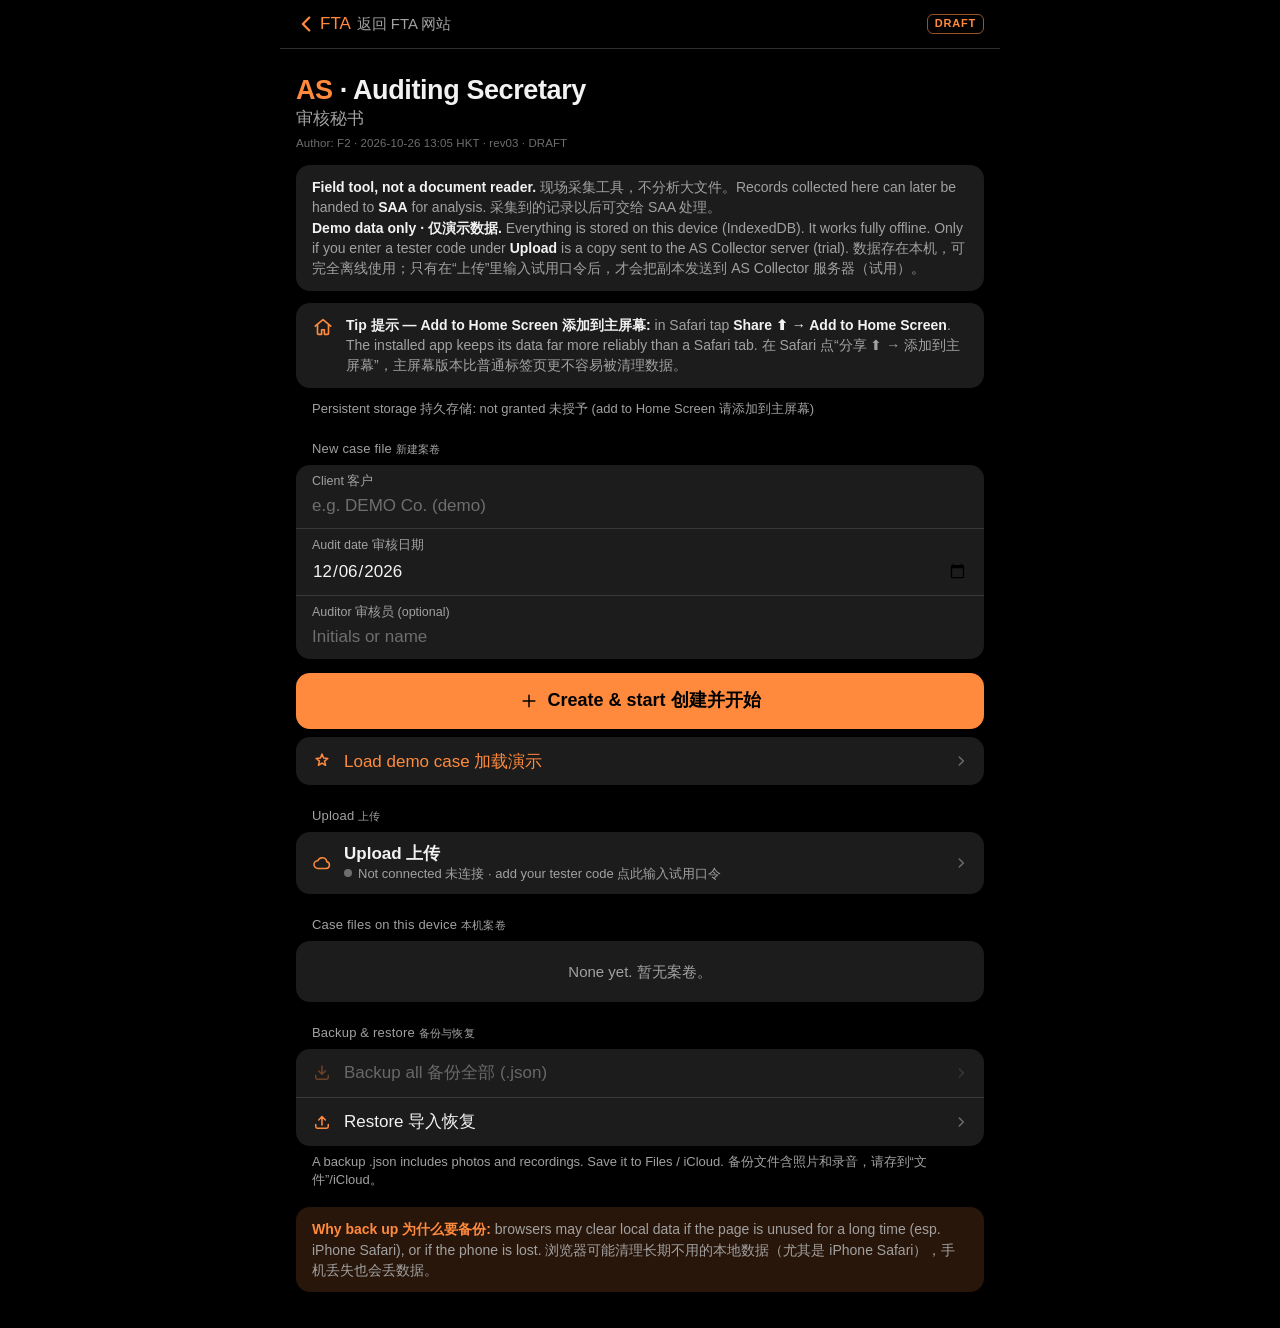
==== commit 6c5a16d9: "AS Auditing Secretary rev03 with tester upload at /as/ (DRAFT) - Frankie on behalf of JG" ====
--- a/as/index.html
+++ b/as/index.html
@@ -13,9 +13,10 @@
 <title>AS · Auditing Secretary / 审核秘书 — DRAFT prototype rev03</title>
 <style>
 :root{
-  --bg:#000;--g1:#1c1c1e;--g2:#2c2c2e;--g3:#3a3a3c;--sep:#38383a;
-  --lab:#f2f2ef;--lab2:#a1a19c;--lab3:#6c6c68;
-  --or:#ff8a3d;--or-d:#c2410c;--or-t:rgba(255,138,61,.16);
+  --bg:#000;--g1:#1c1c1c;--g2:#2c2c2c;--g3:#3a3a3a;--sep:#383838;
+  --lab:#f2f2f2;--lab2:#a1a1a1;--lab3:#6e6e6e;
+  /* PALETTE: neutrals (black/white/greys) + orange + green; red ONLY for recording state (+ press-feedback on delete) */
+  --or:#ff8a3d;--or-t:rgba(255,138,61,.16);
   --gr:#34d399;--gr-t:rgba(52,211,153,.16);
   --rd:#ff453a;--rd-t:rgba(255,69,58,.16);
   --blur:saturate(180%) blur(22px);
@@ -35,13 +36,13 @@
 /* ---- bars ---- */
 .back{position:sticky;top:0;z-index:50;display:flex;align-items:center;justify-content:space-between;
   background:rgba(0,0,0,.72);-webkit-backdrop-filter:var(--blur);backdrop-filter:var(--blur);
-  border-bottom:.5px solid rgba(84,84,88,.55);padding:calc(var(--sat) + 2px) 8px 2px 8px;min-height:calc(var(--sat) + 48px)}
+  border-bottom:.5px solid rgba(84,84,84,.55);padding:calc(var(--sat) + 2px) 8px 2px 8px;min-height:calc(var(--sat) + 48px)}
 body.incase .back{display:none}
 .back a{display:inline-flex;align-items:center;gap:2px;min-height:44px;padding:0 8px;font-size:17px;color:var(--or)}
 .back a .ic{width:22px;height:22px}
 .draft{display:inline-block;border:1px solid rgba(255,138,61,.6);color:var(--or);border-radius:6px;padding:1px 7px;font-size:11px;font-weight:700;letter-spacing:.8px;margin-right:8px}
 .nav{position:sticky;top:0;z-index:50;background:rgba(0,0,0,.72);-webkit-backdrop-filter:var(--blur);backdrop-filter:var(--blur);
-  border-bottom:.5px solid rgba(84,84,88,.55);padding:calc(var(--sat) + 2px) 8px 8px;margin:0 -0px}
+  border-bottom:.5px solid rgba(84,84,84,.55);padding:calc(var(--sat) + 2px) 8px 8px;margin:0 -0px}
 .nav .bar{display:grid;grid-template-columns:1fr auto 1fr;align-items:center;min-height:44px}
 .nav .bk{white-space:nowrap;justify-self:start;display:inline-flex;align-items:center;min-height:44px;min-width:44px;padding:0 6px 0 2px;background:none;border:0;color:var(--or);font-size:17px;cursor:pointer;transition:opacity .15s}
 .nav .bk:active{opacity:.4}
@@ -76,7 +77,7 @@
 .grp>.r{padding:12px 16px;position:relative}
 .grp>.r+.r{border-top:.5px solid var(--sep)}
 .grp.pri{background:linear-gradient(180deg,rgba(255,138,61,.14),rgba(255,138,61,.04)),var(--g1);box-shadow:inset 0 0 0 1px rgba(255,138,61,.35)}
-.grp.dng{box-shadow:inset 0 0 0 1px rgba(255,69,58,.3)}
+.grp.dng{box-shadow:inset 0 0 0 1px var(--g3)}
 .grp h2,.r h2{font-size:17px;font-weight:600;margin:0 0 2px;line-height:1.3}
 .grp .rowl{display:flex;align-items:center;justify-content:space-between;gap:12px;min-height:44px}
 .rowl .tx{min-width:0}
@@ -86,7 +87,7 @@
 .lnk .ic{width:20px;height:20px;color:var(--or)}
 .lnk .ch{color:var(--lab3);width:14px;height:14px}
 .lnk.or{color:var(--or)}
-.lnk.red{color:var(--rd)}.lnk.red .ic{color:var(--rd)}
+.lnk.red{color:var(--lab)}.lnk.red .ic{color:var(--lab2)}.lnk.red:active,.lnk.red:active .ic{color:var(--rd)}
 .lnk[disabled]{opacity:.35;cursor:not-allowed}
 .lnk .l{display:flex;align-items:center;gap:12px}
 .field{display:flex;flex-direction:column;gap:2px;padding:8px 16px}
@@ -99,7 +100,7 @@
 .field input:focus,.field select:focus{box-shadow:none}
 input::placeholder,textarea::placeholder{color:var(--lab3)}
 textarea{min-height:92px;resize:vertical;line-height:1.4}
-select{background-image:url("data:image/svg+xml,%3Csvg xmlns='http://www.w3.org/2000/svg' width='12' height='20' viewBox='0 0 12 20' fill='none' stroke='%236c6c68' stroke-width='2' stroke-linecap='round' stroke-linejoin='round'%3E%3Cpath d='M2 7l4-4 4 4M2 13l4 4 4-4'/%3E%3C/svg%3E");background-repeat:no-repeat;background-position:right 10px center;padding-right:30px}
+select{background-image:url("data:image/svg+xml,%3Csvg xmlns='http://www.w3.org/2000/svg' width='12' height='20' viewBox='0 0 12 20' fill='none' stroke='%236e6e6e' stroke-width='2' stroke-linecap='round' stroke-linejoin='round'%3E%3Cpath d='M2 7l4-4 4 4M2 13l4 4 4-4'/%3E%3C/svg%3E");background-repeat:no-repeat;background-position:right 10px center;padding-right:30px}
 input[type=date]{min-height:28px}
 
 /* ---- buttons ---- */
@@ -107,7 +108,7 @@
 .btn{min-height:44px;min-width:44px;padding:8px 16px;border-radius:12px;border:0;background:var(--g2);color:var(--lab);font:inherit;font-size:16px;font-weight:600;cursor:pointer;display:inline-flex;align-items:center;justify-content:center;gap:8px;text-align:center;transition:transform .12s ease,opacity .12s,background .15s;line-height:1.2}
 .btn:active{transform:scale(.97);opacity:.75}
 .btn.pri{background:var(--or);color:#000}
-.btn.dan{background:var(--rd-t);color:var(--rd)}
+.btn.dan{background:var(--g2);color:var(--lab)}.btn.dan .ic{color:var(--lab2)}.btn.dan:active,.btn.dan:active .ic{color:var(--rd)}
 .btn.sm{min-height:44px;padding:6px 14px;font-size:15px}
 .btn.big{min-height:56px;font-size:18px;width:100%;border-radius:14px}
 .btn[disabled]{opacity:.32;cursor:not-allowed;transform:none}
@@ -115,27 +116,25 @@
 .btn .zh{color:inherit;opacity:.7}
 a.btn{text-decoration:none}
 .btn.seg{min-height:36px;padding:2px 12px;font-size:14px;border-radius:9px}
-.btn.on{background:var(--or);color:#000}
+.btn.on{background:var(--g3);color:#fff}
 .stl{display:flex;gap:2px;background:var(--g2);border-radius:9px;padding:2px;margin-top:4px}
 .stl .btn{flex:1;flex-direction:column;gap:0;min-height:44px;padding:4px 2px;background:none;border-radius:7px;font-size:14px;font-weight:600;white-space:nowrap;color:var(--lab);transition:background .2s,color .2s}
 .stl .btn .zh{font-size:12px}
 .stl .btn:active{transform:none}
-.stl .btn.on-seen{background:var(--gr);color:#00281a}
-.stl .btn.on-not{background:var(--or);color:#2a1000}
+.stl .btn.on-seen{background:var(--gr);color:#000}
+.stl .btn.on-not{background:var(--or);color:#000}
 .stl .btn.on-na{background:var(--lab2);color:#000}
 
 /* ---- chips ---- */
 .chip{font-size:12px;font-weight:600;padding:2px 9px;border-radius:99px;background:var(--g2);color:var(--lab2);white-space:nowrap;display:inline-block;margin:2px 4px 2px 0}
-.chip.seen{background:var(--gr-t);color:var(--gr)}.chip.not{background:var(--or);color:#2a1000}.chip.na{background:var(--g3);color:var(--lab)}
-.chip.tag{background:var(--or-t);color:var(--or)}
+.chip.seen{background:var(--gr-t);color:var(--gr)}.chip.not{background:var(--or);color:#000}.chip.na{background:var(--g3);color:var(--lab)}
+.chip.tag{background:var(--g2);color:var(--lab)}
 
 /* ---- banners / notes ---- */
 .note,.banner{background:var(--g1);border-radius:14px;padding:12px 16px;margin:12px 0;font-size:14px;line-height:1.45;color:var(--lab2)}
 .note b,.banner b{color:var(--lab)}
-.warn{background:var(--or-t);color:#ffcfa8}
+.warn{background:var(--or-t);color:var(--lab2)}
 .warn b{color:var(--or)}
-.banner.red{background:var(--rd-t);color:#ffb4ae}
-.banner.red b{color:var(--rd)}
 .tip{display:flex;gap:12px;align-items:flex-start}
 .tip .ic{width:22px;height:22px;color:var(--or);margin-top:1px}
 
@@ -145,22 +144,22 @@
 .cnum{font-variant-numeric:tabular-nums;font-feature-settings:"tnum"}
 .cpill{display:inline-flex;align-items:center;gap:6px;background:var(--g1);border-radius:99px;padding:4px 11px 4px 9px;font-size:13px;font-weight:600;color:var(--lab2);box-shadow:inset 0 0 0 .5px rgba(255,138,61,.28);transition:color .3s}
 .cpill::before{content:"";width:6px;height:6px;border-radius:50%;background:var(--or);opacity:.6}
-.cpill.held{color:var(--lab3)}.cpill.held::before{background:var(--lab3)}
+.cpill.held{color:var(--lab3);box-shadow:inset 0 0 0 .5px var(--g3)}.cpill.held::before{background:var(--lab3)}
 .cpill.fin::before{background:var(--gr)}
 .spill{display:inline-flex;align-items:center;gap:7px;background:none;border-radius:99px;padding:4px 4px;font-size:12px;color:var(--lab3);font-variant-numeric:tabular-nums}
 .spill b{color:var(--lab2);font-weight:600}
 .spill .sep{width:1px;height:10px;background:var(--g3)}
 .spill .ic{width:12px;height:12px}
-.statebar{display:inline-flex;align-items:center;gap:6px;font-size:12.5px;font-weight:500;margin:6px 0 0;color:var(--gr);opacity:.85}
+.statebar{display:inline-flex;align-items:center;gap:6px;font-size:12.5px;font-weight:500;margin:6px 0 0;color:var(--or);opacity:.85}
 .statebar.rec{opacity:1}
-.statebar.held{color:var(--or)}
+.statebar.held{color:var(--lab2)}
 .statebar.fin{color:var(--gr)}
 .statebar.rec{color:var(--rd)}
 .dot{width:7px;height:7px;border-radius:50%;background:currentColor;display:inline-block;flex:none}
 .statebar .dot{animation:blink 1.6s ease-in-out infinite}
 .statebar.held .dot,.statebar.fin .dot{animation:none}
 .statebar.rec .dot{animation:blink .9s ease-in-out infinite}
-.capzone{position:absolute;left:0;right:0;top:max(38%,198px);transform:translateY(-50%);display:flex;flex-direction:column;align-items:center}
+.capzone{position:absolute;left:0;right:0;top:max(40%,222px);transform:translateY(-50%);display:flex;flex-direction:column;align-items:center}
 .cap{display:flex;justify-content:center;gap:28px;margin:0 0 6px}
 .capfoot{position:absolute;left:16px;right:16px;bottom:6px}
 .crow{display:flex;align-items:center;justify-content:space-between}
@@ -176,20 +175,21 @@
 .capbtn .t{font-size:17px;font-weight:700;line-height:1.1}
 .capbtn .z{font-size:13px;color:var(--lab2);font-weight:400;line-height:1.1;margin-top:-6px}
 .capbtn.recording .t{color:var(--rd)}
-.capbtn[disabled]{opacity:.3;cursor:not-allowed}
+.capbtn[disabled]{opacity:.45;cursor:not-allowed}
+.capbtn[disabled] .disc{background:var(--g2);color:var(--lab3);box-shadow:none}
 .capbtn[disabled]:active .disc{transform:none}
 .textlink{display:inline-flex;align-items:center;justify-content:center;gap:8px;margin:2px auto 0;padding:0 20px;min-height:44px;font-size:16px;font-weight:600;color:var(--or);background:var(--or-t);border:0;border-radius:99px;cursor:pointer;transition:transform .12s,opacity .12s}
 .textlink:active{transform:scale(.96);opacity:.7}
-.textlink[disabled]{opacity:.3}
+.textlink[disabled]{opacity:.6;color:var(--lab3);background:var(--g1)}
 .textlink .ic{width:18px;height:18px}
-.ctlbar{position:fixed;left:0;right:0;bottom:0;z-index:40;background:rgba(0,0,0,.72);-webkit-backdrop-filter:var(--blur);backdrop-filter:var(--blur);border-top:.5px solid rgba(84,84,88,.55);padding:10px 16px calc(var(--sab) + 10px)}
+.ctlbar{position:fixed;left:0;right:0;bottom:0;z-index:40;background:rgba(0,0,0,.72);-webkit-backdrop-filter:var(--blur);backdrop-filter:var(--blur);border-top:.5px solid rgba(84,84,84,.55);padding:10px 16px calc(var(--sab) + 10px)}
 .ctl{display:flex;gap:10px;max-width:720px;margin:0 auto}
 .ctl .btn{flex:1;flex-direction:column;gap:2px;min-height:62px;padding:8px 4px;border-radius:16px;font-size:15px;background:var(--g1);color:var(--lab)}
 .ctl .btn .ic{width:24px;height:24px}
 .ctl .btn .zh{font-size:12px}
-.ctl .btn.hold{background:var(--or-t);color:var(--or)}
-.ctl .btn.resume{background:var(--or);color:#000}
-.ctl .btn.fin{background:var(--gr);color:#00281a}
+.ctl .btn.hold{background:var(--g2);color:var(--lab)}
+.ctl .btn.resume{background:#f2f2f2;color:#000}
+.ctl .btn.fin{background:var(--gr);color:#000}
 .ctl .btn[disabled]{background:var(--g1);color:var(--lab3);opacity:.7}
 
 /* ---- review ---- */
@@ -199,7 +199,7 @@
 .ent .eh .meta2{font-size:13px;color:var(--lab2);flex:1;min-width:0}
 .ent .eb{padding:6px 16px 10px}
 .ent .thumbbig{width:100%;max-width:240px;aspect-ratio:4/3;height:auto;object-fit:cover;border-radius:12px;display:block;margin:4px 0 8px}
-.ent audio{width:100%;height:44px;margin:4px 0 4px;color-scheme:dark}
+.ent audio{width:100%;height:44px;margin:4px 0 4px;color-scheme:dark;filter:grayscale(1)}
 .ent .txt{white-space:pre-wrap;margin:2px 0 6px;font-size:16px;line-height:1.45}
 .ent .tg{padding:0 16px 8px}
 .ent .lnk{border-top:.5px solid var(--sep);color:var(--or);font-size:16px;font-weight:500;min-height:46px}
@@ -228,7 +228,7 @@
 
 /* ---- sheets ---- */
 .sheet-bg{position:fixed;inset:0;background:rgba(0,0,0,.55);-webkit-backdrop-filter:blur(8px);backdrop-filter:blur(8px);z-index:80;display:flex;align-items:flex-end;justify-content:center;animation:fadein .22s ease both}
-.sheet{background:rgba(28,28,30,.96);-webkit-backdrop-filter:var(--blur);backdrop-filter:var(--blur);border-radius:22px 22px 0 0;padding:8px 20px calc(var(--sab) + 20px);width:100%;max-width:720px;max-height:90vh;overflow:auto;animation:slideup .32s cubic-bezier(.2,.9,.25,1) both;box-shadow:0 -10px 40px rgba(0,0,0,.6)}
+.sheet{background:rgba(28,28,28,.96);-webkit-backdrop-filter:var(--blur);backdrop-filter:var(--blur);border-radius:22px 22px 0 0;padding:8px 20px calc(var(--sab) + 20px);width:100%;max-width:720px;max-height:90vh;overflow:auto;animation:slideup .32s cubic-bezier(.2,.9,.25,1) both;box-shadow:0 -10px 40px rgba(0,0,0,.6)}
 .sheet .grab{width:38px;height:5px;border-radius:3px;background:var(--g3);margin:4px auto 14px}
 .sheet h2{font-size:21px;font-weight:700;margin:0 0 6px;letter-spacing:-.2px}
 .sheet p{margin:0 0 14px;color:var(--lab2);font-size:15px;line-height:1.45}
@@ -240,7 +240,7 @@
 .pre{white-space:pre-wrap;font-size:14px}
 
 /* ---- toast ---- */
-.toast{pointer-events:none;position:fixed;left:16px;right:16px;margin:0 auto;max-width:420px;top:calc(var(--sat) + 10px);z-index:99;display:flex;gap:10px;align-items:flex-start;background:rgba(44,44,46,.92);-webkit-backdrop-filter:var(--blur);backdrop-filter:var(--blur);border-radius:16px;padding:12px 16px;font-size:14.5px;line-height:1.4;box-shadow:0 10px 30px rgba(0,0,0,.6);animation:toastin .3s cubic-bezier(.2,.9,.25,1) both}
+.toast{pointer-events:none;position:fixed;left:16px;right:16px;margin:0 auto;max-width:420px;top:calc(var(--sat) + 10px);z-index:99;display:flex;gap:10px;align-items:flex-start;background:rgba(44,44,44,.92);-webkit-backdrop-filter:var(--blur);backdrop-filter:var(--blur);border-radius:16px;padding:12px 16px;font-size:14.5px;line-height:1.4;box-shadow:0 10px 30px rgba(0,0,0,.6);animation:toastin .3s cubic-bezier(.2,.9,.25,1) both}
 .toast .ic{width:22px;height:22px;color:var(--gr);margin-top:0}
 
 
@@ -260,7 +260,7 @@
 .se{margin:8px 0;font-size:15px;line-height:1.4}
 .se .sn{color:var(--or);font-variant-numeric:tabular-nums}
 .ic.sm{width:16px;height:16px;color:var(--or)}
-.toast .ic.w{color:var(--or)}
+.toast .ic.w{color:var(--lab)}
 .row .btn.plain,.btn.plain{background:var(--g2)}
 .cwrap .meta{text-align:center}
 
@@ -270,6 +270,67 @@
 .sheet .stack{display:flex;flex-direction:column;gap:8px}.sheet .stack .btn{width:100%;justify-content:flex-start;min-height:48px;padding:0 16px;font-size:16px}
 .sthumbrow{display:flex;align-items:center;gap:10px;margin-top:6px}
 .statebar{max-width:94%;line-height:1.3}.statebar span{text-align:center}
+
+/* ---- recording screen: red is the only chromatic hue (everything else greys/white) ---- */
+body.isrec .nav .bk,body.isrec .draft{color:var(--lab2);border-color:var(--g3)}
+body.isrec .cpill{box-shadow:inset 0 0 0 .5px var(--g3)}
+body.isrec .cpill::before{background:var(--lab3)}
+body.isrec .ctl .btn.fin{background:#f2f2f2;color:#000}
+body.isrec .ctl .btn.hold{background:var(--g2);color:var(--lab)}
+body.isrec .statebar.rec{color:var(--rd)}
+body.isrec .toast .ic{color:var(--lab)}
+
+/* ---- rev03 v4: clause picker, sound toggle, library link ---- */
+.clpick{display:inline-flex;flex-direction:column;align-items:center;max-width:100%;margin:10px 0 0;padding:6px 12px 6px 14px;border:0;border-radius:16px;background:var(--g1);color:var(--lab);font:inherit;cursor:pointer;box-shadow:inset 0 0 0 .5px rgba(255,138,61,.35);transition:transform .12s,opacity .12s;-webkit-user-select:none;user-select:none}
+.clpick:active{transform:scale(.97);opacity:.8}
+.clpick[disabled]{opacity:.5;cursor:default}
+.clpick .ctitle{display:inline-flex;align-items:center;gap:4px;margin:0;font-size:18px;font-weight:700;line-height:1.2;white-space:nowrap}
+.clpick .cln{color:var(--or);font-weight:800}
+.clpick .cd{width:15px;height:15px;color:var(--lab2);flex:none;margin-top:1px}
+.clpick .ctz{display:block;margin:1px 0 0;font-size:12.5px;line-height:1.25;white-space:nowrap}
+.srow{position:relative;display:flex;justify-content:center;align-items:center;min-height:36px;margin:2px 0 0}
+.srow .statebar{margin:0;max-width:76%}
+.sndbtn{position:absolute;right:-4px;top:50%;transform:translateY(-50%);width:44px;height:44px;border:0;border-radius:50%;background:none;color:var(--lab2);display:flex;align-items:center;justify-content:center;cursor:pointer}
+.sndbtn .ic{width:21px;height:21px}
+.sndbtn.off{color:var(--lab3)}
+.sndbtn:active{background:var(--g1)}
+.trow{display:flex;gap:10px;justify-content:center;align-items:center;margin-top:2px}
+.trow .textlink{margin:2px 0 0;padding:0 16px}
+.textlink.lib{background:var(--g1);color:var(--lab)}
+.textlink.lib .ic{color:var(--lab2)}
+.rads{background:var(--g2);border-radius:14px;overflow:hidden}
+.rad{display:flex;align-items:center;gap:12px;width:100%;min-height:58px;padding:9px 14px;background:none;border:0;border-radius:0;color:var(--lab);font:inherit;text-align:left;cursor:pointer;transition:background .12s}
+.rad+.rad{border-top:.5px solid var(--sep)}
+.rad:active{background:var(--g3)}
+.rad .rn{flex:none;min-width:48px;font-size:16px;font-weight:800;color:var(--or);font-variant-numeric:tabular-nums}
+.rad .rt{flex:1;min-width:0;display:flex;flex-direction:column}
+.rad .rt b{font-size:15px;font-weight:600;line-height:1.25}
+.rad .rt .zh{font-size:13px;margin-top:1px}
+.rad .rd{flex:none;width:24px;height:24px;border-radius:50%;box-shadow:inset 0 0 0 2px var(--lab3);display:flex;align-items:center;justify-content:center;color:#000;transition:background .15s,box-shadow .15s}
+.rad.on .rd{background:var(--or);box-shadow:none}
+.rad .rd .ic{width:15px;height:15px;stroke-width:3}
+.clhd{display:flex;align-items:center;gap:10px;margin:30px 16px 0;padding-top:14px;border-top:1px solid var(--g3)}
+.clhd .cn{flex:none;background:var(--or);color:#000;font-weight:800;font-size:15px;border-radius:99px;padding:2px 11px}
+.clhd .ct2{font-size:17px;font-weight:700;line-height:1.25}
+.clhd+.sh{margin-top:12px}
+.chip.cl{background:none;box-shadow:inset 0 0 0 1px var(--g3);color:var(--lab)}
+@media (max-height:700px){.clpick{margin-top:6px;padding:4px 10px}.clpick .ctitle{font-size:16.5px}.srow{min-height:32px}.sndbtn{width:40px;height:40px}}
+.clpick[disabled]{box-shadow:none;opacity:.6}
+.clpick[disabled] .cln{color:var(--lab)}
+.textlink.lib[disabled],.textlink.lib[disabled] .ic{color:var(--lab3);opacity:.6}
+
+/* ---- upload / sync indicator (neutral grey, green = synced, orange = pending) ---- */
+.sdot{display:inline-block;width:8px;height:8px;border-radius:50%;background:var(--lab3);vertical-align:1px;margin-right:6px;flex:none}
+.sdot.off{background:var(--lab3)}.sdot.ok{background:var(--gr)}.sdot.pend{background:var(--or)}
+.spill .sy{display:inline-flex;align-items:center;white-space:nowrap}.spill .sy .sdot{margin-right:5px}
+.prog i{display:block;height:100%;border-radius:4px;background:var(--lab2);transition:width .3s}
+.prog i.ok{background:var(--gr)}.prog i.pend{background:var(--or)}.prog i.off{background:var(--lab3)}
+input.mask{-webkit-text-security:disc;text-security:disc;letter-spacing:2px}
+body.isrec .sdot.ok,body.isrec .sdot.pend{background:var(--lab3)}
+.grp>.r{padding:12px 16px}.grp>.r+.r{border-top:.5px solid var(--sep)}
+.btn:disabled{opacity:.4}
+.grp .row.nw{flex-wrap:nowrap}.grp .row.nw .btn{flex:1;white-space:nowrap;padding-left:8px;padding-right:8px;font-size:15px;justify-content:center}
+.grp .row.nw .btn{gap:4px;min-width:0;overflow:hidden}.grp .row.nw .btn svg{display:none}
 </style>
 </head><body>
 <div class="back"><a href="https://fta7ai.com/"><svg class="ic" viewBox="0 0 24 24" fill="none" stroke="currentColor" stroke-width="2.4" stroke-linecap="round" stroke-linejoin="round" aria-hidden="true"><path d="M14.5 5l-7 7 7 7"/></svg>FTA&nbsp;<span class="zh">返回 FTA 网站</span></a><span class="draft">DRAFT</span></div>
@@ -281,7 +342,9 @@
 <script>
 (function(){
 'use strict';
-var CLAUSE='ISO 9001:2015 §8.4.1';
+/* ---- constants (change here) ---- */
+var AS_SERVER='https://as-collector.jinsonggong.workers.dev';   // AS Collector (Cloudflare Worker); the only server this page ever talks to
+var SYNC_RETRY_BASE_MS=2000,SYNC_RETRY_MAX_MS=300000;          // retry backoff: 2 s, 4 s, 8 s … up to 5 min
 var OLDKEY='as_proto_v1';
 var NAG_MS=3*24*3600*1000;
 
@@ -312,15 +375,35 @@
   req:'(Auditor housekeeping) The audit sample is stated so findings can be traced and judged.',
   reqz:'（审核员备忘）写明抽样情况，使发现可追溯、可判断。'}
 ];
+ITEMS.forEach(function(p){p.cl='8.4'});
+var CLAUSES=[
+ {id:'8.4',en:'External provider control',zh:'外部供方控制'},
+ {id:'7.1.5',en:'Monitoring and measuring resources (external calibration)',zh:'监视和测量资源'},
+ {id:'8.5.3',en:'Property belonging to customers or external providers',zh:'顾客或外部供方的财产'},
+ {id:'8.6',en:'Release of products and services',zh:'产品和服务放行'},
+ {id:'8.7',en:'Control of nonconforming outputs',zh:'不合格输出控制'},
+ {id:'9.1.3',en:'Analysis and evaluation (supplier performance)',zh:'分析与评价'}
+];
+/* generic prompts for every clause except 8.4 (8.4 keeps its own 8.4.1 list above) */
+var GEN={};
+CLAUSES.forEach(function(k){if(k.id==='8.4')return;
+ GEN[k.id]=[
+  {id:k.id+':proc',cl:k.id,a:'Procedure / criteria in place',az:'有程序 / 准则',req:'Evidence that a defined method or criteria exist for this clause and are applied to external providers.',reqz:'有证据表明本条款有明确的方法或准则，并用于外部供方。'},
+  {id:k.id+':rec',cl:k.id,a:'Records seen',az:'已看记录',req:'Records showing the method was applied (what, when, who, result).',reqz:'显示方法已被执行的记录（什么、何时、谁、结果）。'},
+  {id:k.id+':other',cl:k.id,a:'Other evidence',az:'其他证据',req:'Any other evidence gathered under this clause.',reqz:'在本条款下收集的其他证据。'}];
+});
+function clauseDef(id){for(var i=0;i<CLAUSES.length;i++)if(CLAUSES[i].id===id)return CLAUSES[i];return CLAUSES[0]}
+function itemsOf(cid){return cid==='8.4'?ITEMS:(GEN[cid]||ITEMS)}
+function secTag(cid){return cid==='8.4'?'8.4.1':cid}
 var STATUS=[['seen','Seen','看到'],['not','Not seen','未看到'],['na','N/A','不适用']];
 
 /* ---------- state ---------- */
 var db={cases:[]};
-var S={cur:null,lang:'en-US',email:'',lastBackup:0};
+var S={cur:null,lang:'en-US',email:'',lastBackup:0,clause:'8.4',sound:true};
 var B={}, loadedBlobs={}, urls={};
 var view='home', tab='capture', filt='all', openE={};
 var idb=null, memOnly=false, persistState='unknown';
-var voice=null, R=null, audioConsent=false, saveInfo='';
+var voice=null, R=null, saveInfo='';
 var dirty={}, flushT=null, lastTick=Date.now(), tickN=0;
 
 
@@ -348,6 +431,10 @@
  restore:'<path d="M12 15.5V6M8 9.5l4-4 4 4M4.5 15v2.5a2 2 0 0 0 2 2h11a2 2 0 0 0 2-2V15"/>',
  home:'<path d="M3.5 11l8.5-7 8.5 7M6 9.5V19a1 1 0 0 0 1 1h3.5v-5h3v5H17a1 1 0 0 0 1-1V9.5"/>',
  plus:'<path d="M12 5v14M5 12h14"/>',
+ sndon:'<path d="M4 9.5v5h3.6l4.9 3.8V5.7L7.6 9.5z"/><path d="M16 9.2a4 4 0 0 1 0 5.6M18.6 6.8a7.4 7.4 0 0 1 0 10.4"/>',
+ sndoff:'<path d="M4 9.5v5h3.6l4.9 3.8V5.7L7.6 9.5z"/><path d="M16.2 9.6l4.6 4.8M20.8 9.6l-4.6 4.8"/>',
+ cloud:'<path d="M7 18.5h10a4 4 0 0 0 .8-7.9A5.6 5.6 0 0 0 7 9.3a4.6 4.6 0 0 0 0 9.2z"/>',
+ up:'<path d="M12 19V6M6.5 11.5L12 6l5.5 5.5"/>',
  demo:'<path d="M12 3.5l1.9 5 5.1.4-3.9 3.3 1.2 5-4.3-2.7-4.3 2.7 1.2-5L5 8.9l5.1-.4z"/>'
 };
 function ic(n,c){return '<svg class="ic'+(c?' '+c:'')+'" viewBox="0 0 24 24" fill="none" stroke="currentColor" stroke-width="1.8" stroke-linecap="round" stroke-linejoin="round" aria-hidden="true">'+IC[n]+'</svg>'}
@@ -358,7 +445,7 @@
 function today(){var d=new Date();return d.getFullYear()+'-'+pad(d.getMonth()+1)+'-'+pad(d.getDate())}
 function hhmm(){var d=new Date();return pad(d.getHours())+':'+pad(d.getMinutes())}
 function fmt(ts){var d=new Date(ts);return d.getFullYear()+'-'+pad(d.getMonth()+1)+'-'+pad(d.getDate())+' '+pad(d.getHours())+':'+pad(d.getMinutes())}
-function toast(m){var t=$('#toast');var good=/saved|Saved|Copied|Restored|Shared|Deleted|Upgraded|Migrated|downloading/.test(m);t.innerHTML='<div class="toast">'+(good?ic('checkc'):ic('info','w'))+'<div>'+esc(m)+'</div></div>';clearTimeout(toast.t);toast.t=setTimeout(function(){t.innerHTML=''},4200)}
+function toast(m){var t=$('#toast');var good=/saved|Saved|Copied|Restored|Shared|Deleted|Upgraded|Migrated|downloading|Connected|cleared/.test(m);t.innerHTML='<div class="toast">'+(good?ic('checkc'):ic('info','w'))+'<div>'+esc(m)+'</div></div>';clearTimeout(toast.t);toast.t=setTimeout(function(){t.innerHTML=''},4200)}
 function fatal(e,what){try{console.warn(what,e)}catch(_){}
   var n=e&&e.name;
   toast(n==='QuotaExceededError'?'Storage full 存储已满 — export a backup and free space 请导出备份并释放空间':'Could not save 保存失败 ('+(n||'error')+') — export a backup 请导出备份')}
@@ -376,14 +463,35 @@
   return new Blob([a],{type:m[1]||'application/octet-stream'});
 }
 function blobToDataUrl(b){return new Promise(function(res,rej){var r=new FileReader();r.onload=function(){res(r.result)};r.onerror=function(){rej(r.error)};r.readAsDataURL(b)})}
-function itemOf(id){for(var i=0;i<ITEMS.length;i++)if(ITEMS[i].id===id)return ITEMS[i];return null}
+function itemOf(id){
+  var i,k,g;for(i=0;i<ITEMS.length;i++)if(ITEMS[i].id===id)return ITEMS[i];
+  for(k in GEN){g=GEN[k];for(i=0;i<g.length;i++)if(g[i].id===id)return g[i]}
+  return null}
+function ecl(e){if(e.clause&&GEN[e.clause]||e.clause==='8.4')return e.clause;var it=itemOf(e.tag);return it?it.cl:'8.4'}
+function curClause(){var id=S.clause;return clauseDef(id).id}
+function idxOf(it){var l=itemsOf(it.cl);return l.indexOf(it)+1}
+/* soft click: tiny WebAudio tick generated in code (no files) + light vibration */
+var AC=null;
+function clickFx(){
+  try{if(navigator.vibrate)navigator.vibrate(10)}catch(e){}
+  if(S.sound===false)return;
+  try{
+    var A=window.AudioContext||window.webkitAudioContext;if(!A)return;
+    if(!AC)AC=new A();if(AC.state==='suspended'&&AC.resume)AC.resume();
+    var t=AC.currentTime,o=AC.createOscillator(),g=AC.createGain();
+    o.type='sine';o.frequency.setValueAtTime(1500,t);o.frequency.exponentialRampToValueAtTime(800,t+.045);
+    g.gain.setValueAtTime(.0001,t);g.gain.exponentialRampToValueAtTime(.09,t+.006);g.gain.exponentialRampToValueAtTime(.0001,t+.055);
+    o.connect(g);g.connect(AC.destination);o.start(t);o.stop(t+.07);
+  }catch(e){}
+}
 
 /* ---------- data model ----------
  case:  {id,client,date,auditor,created,capState,capMs, items:{clauseId:{stmt,sev,sample}}, entries:[...]}
  entry: {id,caseId,n,kind:'photo'|'audio'|'text',ts,text,note,via,mime,size,w,h,dur,tag,status}   (blob id == entry id) */
 function blankItem(c,id){return{key:c.id+'|'+id,caseId:c.id,itemId:id,stmt:'',sev:'',sample:''}}
 function item(c,id){if(!c.items[id])c.items[id]=blankItem(c,id);return c.items[id]}
-function caseRec(c){return{id:c.id,client:c.client,date:c.date,auditor:c.auditor||'',created:c.created,capState:c.capState||'finished',capMs:c.capMs||0}}
+function caseOut(c){return{id:c.id,client:c.client,date:c.date,auditor:c.auditor||'',created:c.created,capState:c.capState||'finished',capMs:c.capMs||0}}
+function caseRec(c){var o=caseOut(c);o.v=c.v||1;o.sv=c.sv||0;o.upd=c.upd||c.created;if(c.cfail)o.cfail=c.cfail;return o}
 function sortEntries(c){c.entries.sort(function(a,b){return (a.n||0)-(b.n||0)||(a.ts<b.ts?-1:1)})}
 function nextN(c){var m=0;c.entries.forEach(function(e){if(e.n>m)m=e.n});return m+1}
 function entById(c,id){for(var i=0;i<c.entries.length;i++)if(c.entries[i].id===id)return c.entries[i];return null}
@@ -398,13 +506,14 @@
 /* ---------- IndexedDB ---------- */
 function openDB(){return new Promise(function(res,rej){
   if(!window.indexedDB){rej(new Error('IndexedDB unavailable'));return}
-  var r;try{r=indexedDB.open('as_secretary',2)}catch(e){rej(e);return}
+  var r;try{r=indexedDB.open('as_secretary',3)}catch(e){rej(e);return}
   r.onupgradeneeded=function(){var d=r.result,n=d.objectStoreNames;
     if(!n.contains('cases'))d.createObjectStore('cases',{keyPath:'id'});
     if(!n.contains('items'))d.createObjectStore('items',{keyPath:'key'}).createIndex('caseId','caseId');
     if(!n.contains('blobs'))d.createObjectStore('blobs',{keyPath:'id'}).createIndex('caseId','caseId');
     if(!n.contains('meta'))d.createObjectStore('meta',{keyPath:'k'});
     if(!n.contains('entries'))d.createObjectStore('entries',{keyPath:'id'}).createIndex('caseId','caseId');
+    if(!n.contains('sync'))d.createObjectStore('sync',{keyPath:'k'});
   };
   r.onsuccess=function(){res(r.result)};r.onerror=function(){rej(r.error)};r.onblocked=function(){rej(new Error('blocked'))};
 })}
@@ -418,7 +527,7 @@
 function putCase(c){if(!idb)return noop();return tx(['cases'],'readwrite',function(s){s.put(caseRec(c))}).catch(function(e){fatal(e,'case')})}
 function mark(store,obj,key){dirty[store+'|'+key]=[store,obj];clearTimeout(flushT);flushT=setTimeout(flush,250);setInd('saving')}
 function markItem(c,id){mark('items',item(c,id),c.id+'|'+id)}
-function markEnt(e){mark('entries',e,e.id)}
+function markEnt(e){touchE(e);mark('entries',e,e.id);changed()}
 function flush(){
   clearTimeout(flushT);var jobs=Object.keys(dirty).map(function(k){return dirty[k]});dirty={};
   if(!jobs.length||!idb)return noop();
@@ -451,8 +560,9 @@
   });
 }
 function loadAll(){
-  return tx(['cases','items','entries','meta'],'readonly',function(cs,is,es,ms){return[cs.getAll(),is.getAll(),es.getAll(),ms.getAll()]}).then(function(rs){
+  return tx(['cases','items','entries','meta','sync'],'readonly',function(cs,is,es,ms,ss){return[cs.getAll(),is.getAll(),es.getAll(),ms.getAll(),ss.getAll()]}).then(function(rs){
     var cases=rs[0].result||[],items=rs[1].result||[],ents=rs[2].result||[],metas=rs[3].result||[];
+    (rs[4].result||[]).forEach(function(t){TOMB[t.k]=t});
     metas.forEach(function(m){S[m.k]=m.v});
     var map={};cases.forEach(function(c){c.items={};c.entries=[];map[c.id]=c;
       if(!c.capState)c.capState='finished';else if(c.capState==='active')c.capState='held';   // a reload cannot keep a live capture running
@@ -473,7 +583,7 @@
     if(!has)return;
     changed=true;
     var base=(ph[0]&&ph[0].ts)||(au[0]&&au[0].ts)||c.created||new Date().toISOString(),made=0;
-    function mk(kind,o){var e={id:o.id||'b'+uid(),caseId:c.id,n:0,kind:kind,ts:o.ts||base,text:o.text||'',note:'',via:o.via||'',mime:o.mime||'',size:o.size||0,w:o.w,h:o.h,dur:o.dur,tag:k,status:it.status||''};c.entries.push(e);made++}
+    function mk(kind,o){var e={id:o.id||'b'+uid(),caseId:c.id,n:0,kind:kind,ts:o.ts||base,text:o.text||'',note:'',via:o.via||'',mime:o.mime||'',size:o.size||0,w:o.w,h:o.h,dur:o.dur,tag:k,status:it.status||'',clause:'8.4'};c.entries.push(e);made++}
     ph.forEach(function(m){mk('photo',m)});
     au.forEach(function(m){mk('audio',m)});
     if(it.note)mk('text',{text:it.note,via:'typed'});
@@ -531,7 +641,7 @@
 }
 function storageBanner(){
   var h='';
-  if(memOnly)h+='<div class="banner red"><b>Storage unavailable 存储不可用.</b> This browser blocked IndexedDB (private mode?). Data will be lost when you close the page — export a backup before leaving. 此浏览器禁用了本地数据库（隐私模式？），关闭页面数据会丢失，请先导出备份。</div>';
+  if(memOnly)h+='<div class="banner warn"><b>Storage unavailable 存储不可用.</b> This browser blocked IndexedDB (private mode?). Data will be lost when you close the page — export a backup before leaving. 此浏览器禁用了本地数据库（隐私模式？），关闭页面数据会丢失，请先导出备份。</div>';
   if(!isStandalone())h+='<div class="note tip">'+ic('home')+'<div><b>Tip 提示 — Add to Home Screen 添加到主屏幕:</b> in Safari tap <b>Share ⬆︎ → Add to Home Screen</b>. The installed app keeps its data far more reliably than a Safari tab. 在 Safari 点“分享 ⬆︎ → 添加到主屏幕”，主屏幕版本比普通标签页更不容易被清理数据。</div></div>';
   var ps=persistState==='granted'?'granted ✓ 已授予':persistState==='denied'?'not granted 未授予 (add to Home Screen 请添加到主屏幕)':persistState==='unsupported'?'not supported 不支持':'…';
   h+='<div class="fine" id="stor" style="margin:0 16px 4px">Persistent storage 持久存储: '+ps+'</div>';
@@ -547,24 +657,25 @@
 function backupBanner(){
   var n=nagState();if(!n)return '';
   var last=S.lastBackup?fmt(S.lastBackup):'never 从未';
-  if(n.late)return '<div class="banner red" id="nag"><b>Back up now 请立即备份:</b> '+(n.never?'no backup has been made and your oldest case is over 3 days old.':'last backup was '+n.days+' days ago.')+' 距上次备份已超过 3 天。<div class="row" style="margin-top:10px"><button class="btn sm pri" data-act="backupall">Backup all 备份全部</button></div><div class="fine" style="margin-top:6px">Last backed up 上次备份: '+last+'</div></div>';
+  if(n.late)return '<div class="banner warn" id="nag"><b>Back up now 请立即备份:</b> '+(n.never?'no backup has been made and your oldest case is over 3 days old.':'last backup was '+n.days+' days ago.')+' 距上次备份已超过 3 天。<div class="row" style="margin-top:10px"><button class="btn sm pri" data-act="backupall">Backup all 备份全部</button></div><div class="fine" style="margin-top:6px">Last backed up 上次备份: '+last+'</div></div>';
   return '<div class="fine" id="lastbk" style="margin:6px 16px 0">Last backed up 上次备份: '+last+'</div>';
 }
 /* ---------- views ---------- */
-var META='Author: F2 · 2026-10-26 08:24 HKT · rev03 · DRAFT';
+var META='Author: F2 · 2026-10-26 13:05 HKT · rev03 · DRAFT';
 function fitCap(){var w=document.querySelector('.cwrap');if(!w)return;var cb=document.querySelector('.ctlbar');var top=w.getBoundingClientRect().top+window.pageYOffset;var h=window.innerHeight-top-(cb?cb.offsetHeight:100);w.style.height=Math.max(h,380)+'px';document.body.style.paddingBottom=(cb?cb.offsetHeight:100)+'px'}
 window.addEventListener('resize',function(){fitCap()});
 function render(){
   var y=window.scrollY,h;
   if(view==='home')h=vHome();
+  else if(view==='upload')h=vUpload();
   else if(tab==='summary')h=vSummary();
   else if(tab==='review')h=vReview();
   else h=vCapture();
-  $('#app').innerHTML=h;document.body.classList.toggle('incase',view!=='home');document.body.classList.toggle('incap',view!=='home'&&tab==='capture');if(!(view!=='home'&&tab==='capture'))document.body.style.paddingBottom='';fitCap();window.scrollTo(0,y);
+  $('#app').innerHTML=h;document.body.classList.toggle('incase',view!=='home');document.body.classList.toggle('incap',view==='case'&&tab==='capture');document.body.classList.toggle('isrec',!!R&&view==='case'&&tab==='capture');if(!(view==='case'&&tab==='capture'))document.body.style.paddingBottom='';fitCap();window.scrollTo(0,y);updSyncUI();
 }
 function vHome(){
   var h='<div class="pg"><h1 class="lt"><span class="as">AS</span> · Auditing Secretary</h1><div class="lts">审核秘书</div><div class="meta">'+esc(META)+'</div>'+
-   '<div class="note"><b>Field tool, not a document reader.</b> 现场采集工具，不分析大文件。Records collected here can later be handed to <b>SAA</b> for analysis. 采集到的记录以后可交给 SAA 处理。<br><b>Demo data only · 仅演示数据.</b> Everything is stored on this device (IndexedDB); the page itself makes no network calls and has no server. 数据只存在本机，页面本身不联网、没有服务器。</div>';
+   '<div class="note"><b>Field tool, not a document reader.</b> 现场采集工具，不分析大文件。Records collected here can later be handed to <b>SAA</b> for analysis. 采集到的记录以后可交给 SAA 处理。<br><b>Demo data only · 仅演示数据.</b> Everything is stored on this device (IndexedDB). It works fully offline. Only if you enter a tester code under <b>Upload</b> is a copy sent to the AS Collector server (trial). 数据存在本机，可完全离线使用；只有在“上传”里输入试用口令后，才会把副本发送到 AS Collector 服务器（试用）。</div>';
   h+=storageBanner()+backupBanner();
   h+='<div class="sh">New case file <span class="zh">新建案卷</span></div><div class="grp">'+
    '<div class="field"><label for="nc">Client 客户</label><input id="nc" placeholder="e.g. DEMO Co. (demo)"></div>'+
@@ -572,11 +683,12 @@
    '<div class="field"><label for="na">Auditor 审核员 (optional)</label><input id="na" placeholder="Initials or name"></div></div>'+
    '<div style="margin:14px 0 8px"><button class="btn pri big" data-act="newcase">'+ic('plus')+'Create &amp; start 创建并开始</button></div>'+
    '<div class="grp"><button class="lnk or" data-act="demo"><span class="l">'+ic('demo')+'Load demo case 加载演示</span>'+ic('chevR','ch')+'</button></div>';
+  h+='<div class="sh">Upload <span class="zh">上传</span></div><div class="grp"><button class="lnk" data-act="upload"><span class="l">'+ic('cloud')+'<span><b>Upload 上传</b><span class="fine" style="display:block"><i class="sdot '+(hasCode()&&connLine().ok?'ok':'off')+'" id="uplRowD"></i><span id="uplRowT">'+esc(rowText())+'</span></span></span></span>'+ic('chevR','ch')+'</button></div>';
   h+='<div class="sh">Case files on this device <span class="zh">本机案卷</span></div><div class="grp">';
   if(!db.cases.length)h+='<div class="empty">None yet. 暂无案卷。</div>';
   db.cases.slice().reverse().forEach(function(c){
     var st=c.capState==='finished'?'finished 已完成':'on hold 暂停';
-    h+='<div class="listrow"><div class="tx" style="min-width:0"><b>'+esc(c.client)+'</b><div class="fine">'+esc(c.date)+' · '+c.entries.length+' entries 条 · '+st+'</div></div><button class="btn sm" data-act="opencase" data-id="'+c.id+'">Open 打开</button></div>';
+    h+='<div class="listrow"><div class="tx" style="min-width:0"><b>'+esc(c.client)+'</b><div class="fine">'+esc(c.date)+' · '+c.entries.length+' entries 条 · '+st+' · '+sdot(c,'l')+'</div></div><button class="btn sm" data-act="opencase" data-id="'+c.id+'">Open 打开</button></div>';
   });
   h+='</div><div class="sh">Backup &amp; restore <span class="zh">备份与恢复</span></div><div class="grp">'+
    '<button class="lnk" data-act="backupall"'+(db.cases.length?'':' disabled')+'><span class="l">'+ic('save')+'Backup all 备份全部 (.json)</span>'+ic('chevR','ch')+'</button>'+
@@ -601,16 +713,19 @@
   var st=c.capState,act=st==='active',held=st==='held',fin=st==='finished',rec=!!R;
   var n=nextN(c),saved=c.entries.length;
   var h=caseHead(c,'capture')+'<div class="pg cwrap">';
-  h+='<div class="ctitle">Clause 8.4 — Evidence capture</div><div class="zh ctz">证据采集</div>';
-  h+='<div class="statebar'+(act?(rec?' rec':''):held?' held':' fin')+'" id="sbar"><i class="dot"></i><span>'+(act?(rec?'Recording 录音中':'Capturing 采集中'):held?'On hold 已暂停 — tap Resume 点“继续”':'Finished 已完成 — tap Resume to add more 点“继续”可补充')+'</span></div>';
+  var kd=clauseDef(curClause());
+  h+='<button class="clpick" data-act="clauses" aria-haspopup="dialog" aria-label="Choose clause 选择条款"'+(rec?' disabled':'')+'><span class="ctitle"><span>Clause <b class="cln">'+esc(kd.id)+'</b> — Evidence capture</span>'+ic('chevD','cd')+'</span><span class="zh ctz">证据采集 · '+esc(kd.zh)+'</span></button>';
+  h+='<div class="srow"><div class="statebar'+(act?(rec?' rec':''):held?' held':' fin')+'" id="sbar"><i class="dot"></i><span>'+(act?(rec?'Recording 录音中':'Capturing 采集中'):held?'On hold 已暂停 — tap Resume 点“继续”':'Finished 已完成 — tap Resume to add more 点“继续”可补充')+'</span></div>'+
+    '<button class="sndbtn'+(S.sound===false?' off':'')+'" data-act="snd" role="switch" aria-checked="'+(S.sound!==false)+'" aria-label="Click sound 点击音效 '+(S.sound===false?'off':'on')+'">'+ic(S.sound===false?'sndoff':'sndon')+'</button></div>';
   h+='<div class="capzone"><div class="cap">'+
     '<button class="capbtn photo" data-act="photo"'+(act&&!rec?'':' disabled')+'><span class="disc">'+ic('camera')+'</span><span class="t">Photo</span><span class="z">拍照</span></button>'+
     (rec?'<button class="capbtn voice recording" data-act="recstop"><span class="disc">'+ic('stop')+'</span><span class="t">Stop &amp; save <span class="mono" id="rt">'+mmss((Date.now()-R.t0)/1000)+'</span></span><span class="z">停止并保存</span></button>'
         :'<button class="capbtn voice" data-act="rec"'+(act?'':' disabled')+'><span class="disc">'+ic('mic')+'</span><span class="t">Voice</span><span class="z">语音</span></button>')+
     '</div>'+
-    '<button class="textlink" data-act="text"'+(act&&!rec?'':' disabled')+'>'+ic('text')+'Text 文字</button></div>';
+    '<div class="trow"><button class="textlink" data-act="text"'+(act&&!rec?'':' disabled')+'>'+ic('text')+'Text 文字</button>'+
+    '<button class="textlink lib" data-act="photolib"'+(act&&!rec?'':' disabled')+'>'+ic('image')+'Library 相册</button></div></div>';
   h+='<div class="capfoot"><div class="crow"><span class="cpill'+(act?'':fin?' fin':' held')+'" title="Entry 条目"><span class="cnum" id="cnum">#'+n+'</span></span>'+
-     '<span class="spill mono"><span>Saved 已存 <b id="csaved">'+saved+'</b></span><i class="sep"></i><span>'+ic('clock')+' <span id="ct">'+clock(elapsed(c))+'</span></span></span></div>'+
+     '<span class="spill mono"><span>Saved 已存 <b id="csaved">'+saved+'</b></span><i class="sep"></i><span>'+ic('clock')+' <span id="ct">'+clock(elapsed(c))+'</span></span><i class="sep"></i><span class="sy" title="Upload status 上传状态">'+sdot(c,'s')+'</span></span></div>'+
      '<div class="meta">'+esc(META)+'</div></div></div>';
   h+='<div class="ctlbar"><div class="ctl">'+
     '<button class="btn hold" data-act="hold"'+(act?'':' disabled')+'>'+ic('pause')+'<span>Hold <span class="zh">暂停</span></span></button>'+
@@ -625,7 +740,7 @@
 }
 function tagChip(e){
   var it=itemOf(e.tag),s=STATUS.filter(function(x){return x[0]===e.status})[0];
-  return (it?'<span class="chip tag">'+(ITEMS.indexOf(it)+1)+'. '+esc(it.a)+'</span> ':'<span class="chip">untagged 未归类</span> ')+(s?'<span class="chip '+s[0]+'">'+s[1]+' '+s[2]+'</span>':'');
+  return ('<span class="chip cl">'+esc(ecl(e))+'</span> ')+(it?'<span class="chip tag">'+idxOf(it)+'. '+esc(it.a)+'</span> ':'<span class="chip">untagged 未归类</span> ')+(s?'<span class="chip '+s[0]+'">'+s[1]+' '+s[2]+'</span>':'');
 }
 function entCard(c,e){
   var o=openE[e.id],h='<div class="ent" data-eid="'+e.id+'"><div class="eh"><span class="num">#'+e.n+'</span><span class="meta2">'+esc(fmt(e.ts))+' · '+kindEn(e)+' '+kindZh(e)+'</span></div>'+
@@ -633,8 +748,9 @@
     '<div class="tg">'+tagChip(e)+'</div>'+
     '<button class="lnk" data-act="etoggle" data-id="'+e.id+'"><span>'+(o?'Close 收起':'Tag / edit 归类/编辑')+'</span>'+ic(o?'chevU':'chevD','ch')+'</button>';
   if(o){
-    h+='<div class="ed"><label>Tag to 8.4.1 item 归类到 8.4.1 条目 (optional 可选)</label><select data-act="tag" data-id="'+e.id+'"><option value="">— untagged 未归类 —</option>'+
-      ITEMS.map(function(p,i){return '<option value="'+p.id+'"'+(e.tag===p.id?' selected':'')+'>'+(i+1)+'. '+esc(p.a)+' / '+esc(p.az)+'</option>'}).join('')+'</select>'+
+    h+='<div class="ed"><label>Clause 条款</label><select data-act="eclause" data-id="'+e.id+'">'+CLAUSES.map(function(k){return '<option value="'+k.id+'"'+(ecl(e)===k.id?' selected':'')+'>'+k.id+' '+esc(k.en)+' / '+esc(k.zh)+'</option>'}).join('')+'</select>'+
+      '<label>Tag to '+(ecl(e)==='8.4'?'8.4.1':ecl(e))+' item 归类到条目 (optional 可选)</label><select data-act="tag" data-id="'+e.id+'"><option value="">— untagged 未归类 —</option>'+
+      itemsOf(ecl(e)).map(function(p,i){return '<option value="'+p.id+'"'+(e.tag===p.id?' selected':'')+'>'+(i+1)+'. '+esc(p.a)+' / '+esc(p.az)+'</option>'}).join('')+'</select>'+
       '<label>Status 状态</label><div class="stl">'+STATUS.map(function(s){
         return '<button class="btn st'+(e.status===s[0]?' on-'+s[0]:'')+'" data-act="status" data-id="'+e.id+'" data-s="'+s[0]+'">'+s[1]+'<span class="zh">'+s[2]+'</span></button>'}).join('')+'</div>'+
       (e.kind==='text'?'<label>Text 文字</label><textarea data-act="etext" data-id="'+e.id+'">'+esc(e.text)+'</textarea>'
@@ -648,7 +764,7 @@
   var un=c.entries.filter(function(e){return !itemOf(e.tag)}).length;
   var h=caseHead(c,'review')+'<div class="pg">';
   h+='<div class="ctitle" style="font-size:28px;font-weight:800;margin-top:16px">Review <span class="zh" style="font-size:20px">审核</span></div>'+
-    '<div class="fine">'+c.entries.length+' entries 条 · Tagging is optional: link an entry to an 8.4.1 item and mark Seen / Not seen / N/A. 归类是可选的。</div>'+backupBanner();
+    '<div class="fine">'+c.entries.length+' entries 条 · Tagging is optional: link an entry to a clause item and mark Seen / Not seen / N/A. 归类是可选的。</div>'+backupBanner();
   h+='<div class="tabs filt"><button class="btn sm'+(filt==='all'?' on':'')+'" data-act="filt" data-f="all">All 全部 ('+c.entries.length+')</button><button class="btn sm'+(filt==='untagged'?' on':'')+'" data-act="filt" data-f="untagged">Untagged 未归类 ('+un+')</button></div>';
   var list=c.entries.filter(function(e){return filt==='all'||!itemOf(e.tag)});
   if(!list.length)h+='<div class="note">Nothing here. 这里没有条目。</div>';
@@ -658,6 +774,7 @@
 }
 /* ---------- summary / composition ---------- */
 function stLabel(s){return({seen:'Seen 看到',not:'Not seen 未看到',na:'N/A 不适用'})[s]||'(no status 未标状态)'}
+function shownClauses(c){var r=CLAUSES.filter(function(k){return c.entries.some(function(e){return ecl(e)===k.id})});return r.length?r:[CLAUSES[0]]}
 function groupOf(c,p){return c.entries.filter(function(e){return e.tag===p.id})}
 function untagged(c){return c.entries.filter(function(e){return !itemOf(e.tag)})}
 function clauseStatus(es){
@@ -667,65 +784,74 @@
 }
 function needFinding(es){var s=clauseStatus(es);return s==='not'||s==='none'||s==='open'}
 function csLabel(s){return({seen:'Seen 看到',not:'Not seen 未看到',na:'N/A 不适用',open:'Tagged, no status 已归类未标状态',none:'No entries 无条目'})[s]}
-function entLine(e){
-  var t='#'+e.n+' ['+fmt(e.ts).slice(11)+'] '+kindEn(e)+(e.status?' · '+stLabel(e.status):'');
+function entLine(e,withCl){
+  var t='#'+e.n+' ['+fmt(e.ts).slice(11)+'] '+(withCl?'[clause '+ecl(e)+'] ':'')+kindEn(e)+(e.status?' · '+stLabel(e.status):'');
   if(e.kind==='photo')t+=' — '+fileName(e);
   else if(e.kind==='audio')t+=' ('+mmss(e.dur)+') — '+fileName(e);
   else t+=': '+e.text;
   if(e.kind!=='text'&&e.note)t+='\n    note: '+e.note;
   return t;
 }
-function evText(es){return es.length?es.map(entLine).join('\n'):'(no entries 无条目)'}
+function evText(es,wc){return es.length?es.map(function(e){return entLine(e,wc)}).join('\n'):'(no entries 无条目)'}
 function summaryHead(c){
-  return 'AS · Auditing Secretary — DRAFT case summary\nClause: '+CLAUSE+'\nClient: '+c.client+'\nAudit date: '+c.date+(c.auditor?'\nAuditor: '+c.auditor:'')+'\nEntries: '+c.entries.length+' · capture time '+clock(c.capMs)+'\nGenerated: '+fmt(Date.now())+' (device time)\n'+
+  return 'AS · Auditing Secretary — DRAFT case summary\nClauses (ISO 9001:2015): '+shownClauses(c).map(function(k){return k.id+' '+k.en}).join('; ')+'\nClient: '+c.client+'\nAudit date: '+c.date+(c.auditor?'\nAuditor: '+c.auditor:'')+'\nEntries: '+c.entries.length+' · capture time '+clock(c.capMs)+'\nGenerated: '+fmt(Date.now())+' (device time)\n'+
    'Note: draft prepared from auditor field notes; findings and severity are the auditor’s decision.\n\n';
 }
 function composeText(c){
   var t=summaryHead(c);
-  ITEMS.forEach(function(p,i){
-    var es=groupOf(c,p),it=item(c,p.id);
-    t+='== 8.4.1 · '+(i+1)+'. '+p.a+' / '+p.az+' ==\nRequirement: '+p.req+'\nEvidence ('+csLabel(clauseStatus(es))+'):\n'+evText(es).replace(/^/gm,'  ')+'\n'+(it.sample?'Sample: '+it.sample+'\n':'');
-    if(needFinding(es))t+='Finding draft:\n  1. Evidence: (see above)\n  2. Requirement: (see above)\n  3. Statement of nonconformity: '+(it.stmt||'[auditor to complete]')+'\n  Severity: '+(it.sev||'[auditor to complete]')+'\n';
-    t+='\n';
+  shownClauses(c).forEach(function(k){
+    t+='######## Clause '+k.id+' — '+k.en+' / '+k.zh+' ########\n\n';
+    itemsOf(k.id).forEach(function(p,i){
+      var es=groupOf(c,p),it=item(c,p.id);
+      t+='== '+secTag(k.id)+' · '+(i+1)+'. '+p.a+' / '+p.az+' ==\nRequirement: '+p.req+'\nEvidence ('+csLabel(clauseStatus(es))+'):\n'+evText(es).replace(/^/gm,'  ')+'\n'+(it.sample?'Sample: '+it.sample+'\n':'');
+      if(needFinding(es))t+='Finding draft:\n  1. Evidence: (see above)\n  2. Requirement: (see above)\n  3. Statement of nonconformity: '+(it.stmt||'[auditor to complete]')+'\n  Severity: '+(it.sev||'[auditor to complete]')+'\n';
+      t+='\n';
+    });
   });
   var u=untagged(c);
-  t+='== Untagged 未归类 ('+u.length+') ==\n'+evText(u).replace(/^/gm,'  ')+'\n';
+  t+='== Untagged 未归类 ('+u.length+') ==\n'+evText(u,true).replace(/^/gm,'  ')+'\n';
   return t;
 }
 function composeCompact(c){
   var t=summaryHead(c);
-  ITEMS.forEach(function(p,i){
-    var es=groupOf(c,p),it=item(c,p.id);
-    t+=(i+1)+'. '+p.a+' — '+csLabel(clauseStatus(es))+' | entries '+es.length+'\n';
-    es.forEach(function(e){if(e.kind==='text')t+='   #'+e.n+' '+e.text+'\n'});
-    if(needFinding(es)&&(it.stmt||it.sev))t+='   Statement: '+(it.stmt||'[auditor]')+' | Severity: '+(it.sev||'[auditor]')+'\n';
+  shownClauses(c).forEach(function(k){
+    t+='[Clause '+k.id+' '+k.en+']\n';
+    itemsOf(k.id).forEach(function(p,i){
+      var es=groupOf(c,p),it=item(c,p.id);
+      t+=(i+1)+'. '+p.a+' — '+csLabel(clauseStatus(es))+' | entries '+es.length+'\n';
+      es.forEach(function(e){if(e.kind==='text')t+='   #'+e.n+' '+e.text+'\n'});
+      if(needFinding(es)&&(it.stmt||it.sev))t+='   Statement: '+(it.stmt||'[auditor]')+' | Severity: '+(it.sev||'[auditor]')+'\n';
+    });
   });
   var u=untagged(c);
-  t+='Untagged: '+u.length+'\n';u.forEach(function(e){if(e.kind==='text')t+='   #'+e.n+' '+e.text+'\n'});
+  t+='Untagged: '+u.length+'\n';u.forEach(function(e){if(e.kind==='text')t+='   #'+e.n+' [clause '+ecl(e)+'] '+e.text+'\n'});
   return t;
 }
 function composeHTML(c){
   var jobs=[];
   c.entries.forEach(function(e){if(e.kind==='photo'&&B[e.id])jobs.push(blobToDataUrl(B[e.id].blob).then(function(u){e._u=u}))});
   return Promise.all(jobs).then(function(){
-    function blk(es){return es.length?es.map(function(e){var s='<p>'+esc(entLine(e)).replace(/\n/g,'<br>')+'</p>';if(e._u)s+='<img src="'+e._u+'" width="160">';return s}).join(''):'<p>(no entries)</p>'}
-    var b='<h1>AS · Auditing Secretary — DRAFT case summary</h1><p>Clause '+CLAUSE+'<br>Client: '+esc(c.client)+'<br>Audit date: '+esc(c.date)+(c.auditor?'<br>Auditor: '+esc(c.auditor):'')+'<br>Entries: '+c.entries.length+'<br>Generated: '+esc(fmt(Date.now()))+' (device time)</p><p><i>Draft from auditor field notes; findings and severity are the auditor’s decision.</i></p>';
-    ITEMS.forEach(function(p,i){
-      var es=groupOf(c,p),it=item(c,p.id);
-      b+='<h2>'+(i+1)+'. '+esc(p.a)+' / '+esc(p.az)+'</h2><p><b>Requirement:</b> '+esc(p.req)+'</p><p><b>Evidence — '+esc(csLabel(clauseStatus(es)))+':</b></p>'+blk(es);
-      if(needFinding(es))b+='<p><b>Finding draft:</b><br>1 Evidence: see above<br>2 Requirement: see above<br>3 Statement of nonconformity: '+(esc(it.stmt)||'[auditor to complete]')+'<br>Severity: '+(esc(it.sev)||'[auditor to complete]')+'</p>';
+    function blk(es,wc){return es.length?es.map(function(e){var s='<p>'+esc(entLine(e,wc)).replace(/\n/g,'<br>')+'</p>';if(e._u)s+='<img src="'+e._u+'" width="160">';return s}).join(''):'<p>(no entries)</p>'}
+    var b='<h1>AS · Auditing Secretary — DRAFT case summary</h1><p>Clauses (ISO 9001:2015): '+esc(shownClauses(c).map(function(k){return k.id+' '+k.en}).join('; '))+'<br>Client: '+esc(c.client)+'<br>Audit date: '+esc(c.date)+(c.auditor?'<br>Auditor: '+esc(c.auditor):'')+'<br>Entries: '+c.entries.length+'<br>Generated: '+esc(fmt(Date.now()))+' (device time)</p><p><i>Draft from auditor field notes; findings and severity are the auditor’s decision.</i></p>';
+    shownClauses(c).forEach(function(k){
+      b+='<h1 style="font-size:20px;border-top:2px solid #333;margin-top:28px">Clause '+esc(k.id)+' — '+esc(k.en)+' / '+esc(k.zh)+'</h1>';
+      itemsOf(k.id).forEach(function(p,i){
+        var es=groupOf(c,p),it=item(c,p.id);
+        b+='<h2>'+secTag(k.id)+' · '+(i+1)+'. '+esc(p.a)+' / '+esc(p.az)+'</h2><p><b>Requirement:</b> '+esc(p.req)+'</p><p><b>Evidence — '+esc(csLabel(clauseStatus(es)))+':</b></p>'+blk(es);
+        if(needFinding(es))b+='<p><b>Finding draft:</b><br>1 Evidence: see above<br>2 Requirement: see above<br>3 Statement of nonconformity: '+(esc(it.stmt)||'[auditor to complete]')+'<br>Severity: '+(esc(it.sev)||'[auditor to complete]')+'</p>';
+      });
     });
-    b+='<h2>Untagged</h2>'+blk(untagged(c));
+    b+='<h2>Untagged</h2>'+blk(untagged(c),true);
     c.entries.forEach(function(e){delete e._u});
     return '<!DOCTYPE html><html><head><meta charset="utf-8"><meta name="viewport" content="width=device-width,initial-scale=1"><title>Case summary</title><style>body{font:15px/1.5 sans-serif;max-width:760px;margin:20px auto;padding:0 12px}</style></head><body>'+b+'</body></html>';
   });
 }
-function sumEntries(es){
+function sumEntries(es,wc){
   if(!es.length)return '<div class="fine">(no entries 无条目)</div>';
   return es.map(function(e){
     var body=e.kind==='photo'?'<div class="sthumbrow">'+(B[e.id]?'<img alt="" class="sthumb" src="'+urlFor(e.id)+'">':'')+'<span class="fine">'+fileName(e)+'</span></div>'
       :e.kind==='audio'?ic('mic','sm')+' <span class="fine">'+mmss(e.dur)+' · '+fileName(e)+'</span>':esc(e.text);
-    return '<div class="se"><b class="sn">#'+e.n+'</b> <span class="fine">'+esc(fmt(e.ts).slice(11))+(e.status?' · '+stLabel(e.status):'')+'</span> '+body+(e.kind!=='text'&&e.note?'<div class="fine">note: '+esc(e.note)+'</div>':'')+'</div>';
+    return '<div class="se"><b class="sn">#'+e.n+'</b> <span class="fine">'+(wc?'[clause '+esc(ecl(e))+'] ':'')+esc(fmt(e.ts).slice(11))+(e.status?' · '+stLabel(e.status):'')+'</span> '+body+(e.kind!=='text'&&e.note?'<div class="fine">note: '+esc(e.note)+'</div>':'')+'</div>';
   }).join('');
 }
 function mediaCount(c){return c.entries.filter(function(e){return e.kind!=='text'}).length}
@@ -735,11 +861,13 @@
   var h=caseHead(c,'summary')+'<div class="pg">'+backupBanner();
   h+='<div class="grp pri" style="margin-top:14px"><div class="r"><button class="btn pri big" data-act="sendmail">'+ic('mail')+'<span>Send summary to my email <span class="zh" style="font-size:15px;display:block">发送总结到我的邮箱</span></span></button></div>'+
     '<div class="field"><label for="em">My email address 我的邮箱 (stored on this device only 仅存本机)</label><input id="em" type="email" inputmode="email" autocomplete="email" autocapitalize="none" data-act="email" placeholder="you@example.com" value="'+esc(S.email)+'"></div></div>'+
-    '<div class="sf">Opens the iPhone share sheet with the summary text + '+nf+' photo/audio file(s) — choose <b>Mail</b>. If your browser cannot share files, a text-only mailto link is offered instead. Nothing is sent to any server by this page. 打开 iPhone 分享面板（含总结文字和 '+nf+' 个照片/录音文件），请选“邮件”。若浏览器不支持分享文件，则改为仅文字的 mailto 链接。本页面不向任何服务器发送数据。</div>';
-  h+='<div class="note" style="margin-top:18px"><b>Basic draft 基础草稿.</b> Entries grouped by the tag you chose. The finding statement and severity are left blank for you — the tool does not decide nonconformity. 按你选的归类分组；不符合声明与严重程度留空，由你填写，工具不做判断。'+(u.length?'<br><b>'+u.length+' untagged 条未归类</b> — see the Untagged group at the bottom or tag them in Review. 见底部“未归类”，或到“审核”里归类。':'')+'</div>';
-  ITEMS.forEach(function(p,i){
+    '<div class="sf">Opens the iPhone share sheet with the summary text + '+nf+' photo/audio file(s) — choose <b>Mail</b>. If your browser cannot share files, a text-only mailto link is offered instead. The email is sent by your Mail app, not by this page. 打开 iPhone 分享面板（含总结文字和 '+nf+' 个照片/录音文件），请选“邮件”。若浏览器不支持分享文件，则改为仅文字的 mailto 链接。邮件由你的邮件 App 发出，不是由本页面发送。</div>';
+  h+='<div class="note" style="margin-top:18px"><b>Basic draft 基础草稿.</b> Entries grouped by clause, then by the item tag you chose. The finding statement and severity are left blank for you — the tool does not decide nonconformity. 按你选的归类分组；不符合声明与严重程度留空，由你填写，工具不做判断。'+(u.length?'<br><b>'+u.length+' untagged 条未归类</b> — see the Untagged group at the bottom or tag them in Review. 见底部“未归类”，或到“审核”里归类。':'')+'</div>';
+  shownClauses(c).forEach(function(k){
+  h+='<div class="clhd"><span class="cn">'+esc(k.id)+'</span><span class="ct2">'+esc(k.en)+' <span class="zh">'+esc(k.zh)+'</span></span></div>';
+  itemsOf(k.id).forEach(function(p,i){
     var es=groupOf(c,p),it=item(c,p.id),cs=clauseStatus(es);
-    h+='<div class="sh">8.4.1 · item '+(i+1)+'</div><div class="grp"><div class="r"><div class="sumhd"><span class="nn">'+(i+1)+'</span><h2>'+esc(p.a)+' <span class="zh">'+esc(p.az)+'</span></h2></div>'+
+    h+='<div class="sh">'+secTag(k.id)+' · item '+(i+1)+'</div><div class="grp"><div class="r"><div class="sumhd"><span class="nn">'+(i+1)+'</span><h2>'+esc(p.a)+' <span class="zh">'+esc(p.az)+'</span></h2></div>'+
       '<div style="margin-top:6px"><span class="chip '+(cs==='seen'?'seen':cs==='not'?'not':cs==='na'?'na':'')+'">'+esc(csLabel(cs))+'</span><span class="fine"> '+es.length+' entries 条</span></div>'+
       '<div class="sumblk"><span class="k">Requirement 要求</span><div>'+esc(p.req)+'</div><div class="zh">'+esc(p.reqz)+'</div></div></div>'+
       '<div class="r"><div class="sumblk"><span class="k">Evidence 证据</span>'+sumEntries(es)+'</div><label>Sample 抽样 (optional 可选)</label><input data-act="smp" data-id="'+p.id+'" value="'+esc(it.sample)+'" placeholder="e.g. 3 of 20 files"></div>';
@@ -750,7 +878,8 @@
     else h+='<div class="r"><div class="fine">No finding draft needed for this status. 此状态无需发现草稿。</div></div>';
     h+='</div>';
   });
-  h+='<div class="sh">Untagged <span class="zh">未归类</span> ('+u.length+')</div><div class="grp" id="untaggedgrp"><div class="r">'+sumEntries(u)+'</div></div>';
+  });
+  h+='<div class="sh">Untagged <span class="zh">未归类</span> ('+u.length+')</div><div class="grp" id="untaggedgrp"><div class="r">'+sumEntries(u,true)+'</div></div>';
   h+='<div class="sh">Export &amp; backup <span class="zh">导出与备份</span></div><div class="grp"><div class="r"><div class="exp"><button class="btn pri" data-act="copy">'+ic('copy')+'Copy 复制</button><button class="btn" data-act="dltxt">'+ic('down')+'.txt</button><button class="btn" data-act="dlhtml">'+ic('down')+'.html</button><button class="btn" data-act="dljson">'+ic('save')+'Backup 备份 .json</button></div></div></div>'+
     '<div class="sf">Backup .json includes photos and recordings (base64). 备份 .json 含照片和录音。 Records can later be handed to SAA. 记录以后可交给 SAA。</div>';
   h+='<div class="sh">Danger zone <span class="zh">危险操作</span></div><div class="grp dng"><button class="lnk red" data-act="delcase"><span class="l">'+ic('trash')+'Delete this case file 删除此案卷</span></button></div></div>';
@@ -819,14 +948,14 @@
 
 /* ---------- backup / restore ---------- */
 function buildBackup(cases){
-  var out={format:'as-secretary-backup',version:3,app:'AS · Auditing Secretary rev03',exported:new Date().toISOString(),cases:[]};
+  var out={format:'as-secretary-backup',version:4,app:'AS · Auditing Secretary rev03',exported:new Date().toISOString(),cases:[]};
   var chain=Promise.resolve();
   cases.forEach(function(c){
     chain=chain.then(function(){return loadBlobs(c.id)}).then(function(){
-      var e={case:caseRec(c),items:{},entries:[]},jobs=[];
+      var e={case:caseOut(c),items:{},entries:[]},jobs=[];
       Object.keys(c.items).forEach(function(k){var it=c.items[k];if(it.stmt||it.sev||it.sample)e.items[k]={stmt:it.stmt||'',sev:it.sev||'',sample:it.sample||''}});
       c.entries.forEach(function(x){
-        var o={id:x.id,n:x.n,kind:x.kind,ts:x.ts,text:x.text||'',note:x.note||'',via:x.via||'',mime:x.mime||'',size:x.size||0,w:x.w,h:x.h,dur:x.dur,tag:x.tag||'',status:x.status||''};
+        var o={id:x.id,n:x.n,kind:x.kind,ts:x.ts,text:x.text||'',note:x.note||'',via:x.via||'',mime:x.mime||'',size:x.size||0,w:x.w,h:x.h,dur:x.dur,tag:x.tag||'',status:x.status||'',clause:ecl(x)};
         if(x.kind!=='text'&&B[x.id])jobs.push(blobToDataUrl(B[x.id].blob).then(function(u){o.data=u}));
         e.entries.push(o);
       });
@@ -870,30 +999,31 @@
         });
         (e.entries||[]).forEach(function(o){
           var id=o.id&&!B[o.id]&&!entById(c,o.id)?o.id:'b'+uid();
-          var x={id:id,caseId:c.id,n:o.n||0,kind:o.kind,ts:o.ts,text:o.text||'',note:o.note||'',via:o.via||'',mime:o.mime||'',size:o.size||0,w:o.w,h:o.h,dur:o.dur,tag:o.tag||'',status:o.status||''};
+          var x={id:id,caseId:c.id,n:o.n||0,kind:o.kind,ts:o.ts,text:o.text||'',note:o.note||'',via:o.via||'',mime:o.mime||'',size:o.size||0,w:o.w,h:o.h,dur:o.dur,tag:o.tag||'',status:o.status||''};x.clause=ecl({clause:o.clause,tag:x.tag});
           if(x.kind!=='text'){if(!o.data)return;var b=dataUrlToBlob(o.data);x.mime=b.type||o.mime;x.size=b.size;B[id]={id:id,caseId:c.id,kind:x.kind,mime:x.mime,blob:b,ts:x.ts}}
           c.entries.push(x);
         });
-        convertLegacy(c);dirty={};assignNumbers(c);
+        convertLegacy(c);dirty={};assignNumbers(c);c.upd=new Date().toISOString();c.entries.forEach(function(x){x.upd=c.upd});
       }catch(err){toast('Backup file is damaged 备份文件已损坏');return}
       loadedBlobs[c.id]=true;
       chain=chain.then(function(){return persistFullCase(c)}).then(function(){db.cases.push(c);db.cases.sort(function(a,b){return (a.created||'')<(b.created||'')?-1:1});added++});
     });
-    chain.then(function(){toast('Restored 已恢复 '+added+' · skipped 跳过 '+skipped+' (already here 已存在)');render()},function(e){fatal(e,'restore')});
+    chain.then(function(){toast('Restored 已恢复 '+added+' · skipped 跳过 '+skipped+' (already here 已存在)');render();changed()},function(e){fatal(e,'restore')});
   };
   r.onerror=function(){toast('Could not read file 无法读取文件')};
   r.readAsText(file);
 }
 
-/* ---------- sheets: consent, text ---------- */
-function consentSheet(kind){
-  var photo=kind==='photo';
-  $('#overlay').innerHTML='<div class="sheet-bg"><div class="sheet"><div class="grab"></div><div class="sicon">'+ic(photo?'camera':'mic')+'</div><h2>Consent first 先征得同意</h2>'+
-   '<p>'+(photo?'Before photographing documents or screens':'Before recording a person’s voice')+', ask the client for permission. Avoid personal data and anything marked confidential. <br><span class="zh">'+(photo?'拍摄文件或屏幕前':'录制他人声音前')+'先征得客户同意。避开个人信息和保密内容。</span></p>'+
-   (photo?'<button class="btn pri big" data-act="consentok" data-k="photo">'+ic('camera')+'<span>I have permission — take photo <span class="zh" style="font-size:14px">已获同意，拍照</span></span></button>'+
-          '<div class="row nw"><button class="btn plain" data-act="consentlib">'+ic('image')+'From library 从相册选</button><button class="btn plain" data-act="consentno">Cancel 取消</button></div>'
-         :'<button class="btn pri big" data-act="consentok" data-k="audio">'+ic('mic')+'I have permission 已获同意</button><button class="btn plain big" data-act="consentno" style="min-height:50px">Cancel 取消</button>')+
-   '</div></div>';
+/* ---------- sheets: clause picker, text ---------- */
+function clauseSheet(){
+  var cc=curClause();
+  $('#overlay').innerHTML='<div class="sheet-bg"><div class="sheet" role="dialog" aria-label="Clause 条款"><div class="grab"></div><h2>Clause <span class="zh">条款</span></h2>'+
+   '<p class="fine" style="margin:0 0 10px">New entries are tagged with the clause you pick. Earlier entries keep theirs. 新条目会标记为所选条款，之前的条目保持原条款。</p>'+
+   '<div class="rads" role="radiogroup" aria-label="ISO 9001:2015 clause">'+CLAUSES.map(function(k){
+     var on=k.id===cc;
+     return '<button class="rad'+(on?' on':'')+'" role="radio" aria-checked="'+on+'" data-act="pickcl" data-cl="'+k.id+'"><span class="rn">'+k.id+'</span><span class="rt"><b>'+esc(k.en)+'</b><span class="zh">'+esc(k.zh)+'</span></span><span class="rd">'+(on?ic('check'):'')+'</span></button>';
+   }).join('')+'</div>'+
+   '<div class="row" style="margin-top:14px"><button class="btn big plain" data-act="closesheet">Done 完成</button></div></div></div>';
 }
 function closeSheet(){$('#overlay').innerHTML=''}
 function stopDictation(){if(voice&&voice.rec){try{voice.rec.onend=null;voice.rec.onresult=null;voice.rec.stop()}catch(e){}}voice=null}
@@ -908,13 +1038,13 @@
   setTimeout(function(){var t=$('#tt');if(t&&!('ontouchstart' in window))t.focus()},50);
 }
 /* ---------- media: photo ---------- */
-var photoWant=false;
+var photoWant=false,pickT=null;
 function addEntry(c,kind,o,blob){
-  var e={id:blob?'b'+uid():'t'+uid(),caseId:c.id,n:nextN(c),kind:kind,ts:new Date().toISOString(),text:o.text||'',note:'',via:o.via||'',mime:blob?blob.type:'',size:blob?blob.size:0,w:o.w,h:o.h,dur:o.dur,tag:'',status:''};
+  var e={id:blob?'b'+uid():'t'+uid(),caseId:c.id,n:nextN(c),kind:kind,ts:new Date().toISOString(),text:o.text||'',note:'',via:o.via||'',mime:blob?blob.type:'',size:blob?blob.size:0,w:o.w,h:o.h,dur:o.dur,tag:'',status:'',clause:curClause(),v:1,sv:0};e.upd=e.ts;
   var rec=blob?{id:e.id,caseId:c.id,kind:kind,mime:blob.type,blob:blob,ts:e.ts}:null;
   c.entries.push(e);if(rec)B[e.id]=rec;
-  if(!idb)return Promise.resolve(e);
-  return tx(['blobs','entries'],'readwrite',function(bs,es){if(rec)bs.put(rec);es.put(e)}).then(function(){return e},function(err){
+  if(!idb){changed();return Promise.resolve(e)}
+  return tx(['blobs','entries'],'readwrite',function(bs,es){if(rec)bs.put(rec);es.put(e)}).then(function(){changed();return e},function(err){
     c.entries.splice(c.entries.indexOf(e),1);delete B[e.id];fatal(err,'entry');render();return null;
   });
 }
@@ -968,7 +1098,7 @@
   var c=cur();if(!c||c.capState!=='active')return;
   if(!navigator.mediaDevices||!navigator.mediaDevices.getUserMedia||!window.MediaRecorder){toast('Recording not supported here 此浏览器不支持录音 (needs https and a modern browser 需要 https)');return}
   if(R){toast('Already recording 正在录音');return}
-  if(audioConsent)doStartRec();else consentSheet('audio');
+  doStartRec();
 }
 function doStartRec(){
   var c=cur();if(!c)return;
@@ -1042,20 +1172,29 @@
   var a=b.dataset.act,id=b.dataset.id,c=cur();
   if(a==='newcase'){
     var cl=$('#nc').value.trim();if(!cl){toast('Enter a client name 请输入客户名');return}
-    var n={id:uid(),client:cl,date:$('#nd').value||today(),auditor:$('#na').value.trim(),items:{},entries:[],capState:'active',capMs:0,created:new Date().toISOString()};
-    db.cases.push(n);loadedBlobs[n.id]=true;putCase(n).then(function(){openCase(n.id)});
+    var n={id:uid(),client:cl,date:$('#nd').value||today(),auditor:$('#na').value.trim(),items:{},entries:[],capState:'active',capMs:0,created:new Date().toISOString(),v:1,sv:0};n.upd=n.created;
+    db.cases.push(n);loadedBlobs[n.id]=true;putCase(n).then(function(){openCase(n.id);changed()});
   }
   else if(a==='demo')loadDemo();
+  else if(a==='upload'){goto('upload');if(hasCode())checkConn()}
+  else if(a==='tcpaste')pasteCode();
+  else if(a==='tcsave'){var tv=savedCodeFromField();if(!tv.trim()){toast('Type or paste a code first 请先输入或粘贴口令');return}setCode(tv)}
+  else if(a==='tcclear'){var tf=$('#tc');if(tf)tf.value='';clearCode()}
+  else if(a==='uplnow')uploadNow();
   else if(a==='opencase')openCase(id);
   else if(a==='home'){if(R)stopRec(true);flush();if(c)putCase(c);goto('home')}
   else if(a==='tab'){goto('case',b.dataset.t)}
   else if(a==='filt'){filt=b.dataset.f;render()}
   else if(a==='lang'){setMeta('lang',b.dataset.l);if(voice&&voice.rec){stopDictation()}var t=$('#tt'),v=t?t.value:'';if($('#overlay').innerHTML){textSheet();var t2=$('#tt');if(t2)t2.value=v}else render()}
   /* capture controls */
-  else if(a==='photo'){if(c.capState==='active'&&!R)consentSheet('photo')}
-  else if(a==='consentok'){closeSheet();if(b.dataset.k==='audio'){audioConsent=true;doStartRec()}else $('#photoIn').click()}
-  else if(a==='consentlib'){closeSheet();$('#libIn').click()}
-  else if(a==='consentno')closeSheet();
+  else if(a==='photo'){if(c.capState==='active'&&!R)$('#photoIn').click()}
+  else if(a==='photolib'){if(c.capState==='active'&&!R)$('#libIn').click()}
+  else if(a==='clauses'){if(!R)clauseSheet()}
+  else if(a==='pickcl'){
+    S.clause=b.dataset.cl;setMeta('clause',S.clause);clickFx();clauseSheet();
+    clearTimeout(pickT);pickT=setTimeout(function(){closeSheet();render()},230);
+  }
+  else if(a==='snd'){S.sound=(S.sound===false);setMeta('sound',S.sound);if(S.sound)clickFx();render()}
   else if(a==='rec')startRec();
   else if(a==='recstop')stopRec(true);
   else if(a==='text'){if(c.capState==='active'&&!R)textSheet()}
@@ -1080,10 +1219,10 @@
   else if(a==='status'){var en2=entById(c,id);en2.status=(en2.status===b.dataset.s)?'':b.dataset.s;markEnt(en2);render()}
   else if(a==='edel'){
     if(confirm('Delete this entry? 删除此条目？')){
-      var en3=entById(c,id);c.entries.splice(c.entries.indexOf(en3),1);
+      var en3=entById(c,id);tombEntry(c,en3);c.entries.splice(c.entries.indexOf(en3),1);delete dirty['entries|'+id];
       delete B[id];if(urls[id]){URL.revokeObjectURL(urls[id]);delete urls[id]}
       if(idb)tx(['blobs','entries'],'readwrite',function(bs,es){bs.delete(id);es.delete(id)}).catch(function(err){fatal(err,'del')});
-      render();
+      render();changed();
     }
   }
   /* summary / export */
@@ -1098,11 +1237,11 @@
   else if(a==='import')$('#impIn').click();
   else if(a==='delcase'){
     if(confirm('Delete this case file and all its entries, photos and recordings from this device? This cannot be undone.\n删除此案卷及全部条目、照片和录音？无法恢复。')){
-      var did=c.id;
+      var did=c.id;tombCase(c);
       Object.keys(B).forEach(function(k){if(B[k].caseId===did){if(urls[k]){URL.revokeObjectURL(urls[k]);delete urls[k]}delete B[k]}});
       db.cases=db.cases.filter(function(x){return x.id!==did});S.cur=null;setMeta('cur',null);
       delCaseDb(did).then(function(){toast('Deleted 已删除')},function(e){fatal(e,'delete')});
-      goto('home');
+      goto('home');changed();
     }
   }
 });
@@ -1117,8 +1256,10 @@
 function input(){}
 document.addEventListener('change',function(e){
   var t=e.target,a=t.dataset&&t.dataset.act;if(!a)return;
+  if(a==='tc')return;
   var c=cur();if(!c&&a!=='email')return;
   if(a==='tag'){var en=entById(c,t.dataset.id);en.tag=t.value;markEnt(en);render()}
+  else if(a==='eclause'){var en4=entById(c,t.dataset.id);en4.clause=t.value;var it4=itemOf(en4.tag);if(it4&&it4.cl!==t.value)en4.tag='';markEnt(en4);render()}
   else if(a==='sev'){item(c,t.dataset.id).sev=t.value;markItem(c,t.dataset.id)}
   else if(a==='email')setMeta('email',t.value.trim());
 });
@@ -1133,7 +1274,7 @@
 function loadDemo(){
   var n={id:uid(),client:'DEMO Co. (demo data 演示)',date:today(),auditor:'F2 demo',created:new Date().toISOString(),items:{},entries:[],capState:'finished',capMs:754000};
   var t0=Date.now()-30*60000,k=0;
-  function txt(text,tag,status,via){n.entries.push({id:'t'+uid(),caseId:n.id,n:++k,kind:'text',ts:new Date(t0+k*4*60000).toISOString(),text:text,note:'',via:via||'typed',mime:'',size:0,tag:tag||'',status:status||''})}
+  function txt(text,tag,status,via){n.entries.push({id:'t'+uid(),caseId:n.id,n:++k,kind:'text',ts:new Date(t0+k*4*60000).toISOString(),text:text,note:'',via:via||'typed',mime:'',size:0,tag:tag||'',status:status||'',clause:'8.4'})}
   txt('Approved supplier list rev 7, owner QA manager.','list','seen');
   var photoSlot=k+1;k++;   // entry #2 is the photo
   txt('Procedure SP-04 states criteria; two files checked.','crit','seen');
@@ -1142,10 +1283,344 @@
   txt('Goods-in area: pallets labelled by supplier.','','');
   demoPhoto().then(function(b){
     var id='b'+uid();B[id]={id:id,caseId:n.id,kind:'photo',mime:'image/jpeg',blob:b,ts:new Date(t0+photoSlot*4*60000).toISOString()};
-    n.entries.push({id:id,caseId:n.id,n:photoSlot,kind:'photo',ts:B[id].ts,text:'',note:'Supplier list page 1, rev 7',via:'',mime:'image/jpeg',size:b.size,w:800,h:560,tag:'list',status:'seen'});
+    n.entries.push({id:id,caseId:n.id,n:photoSlot,kind:'photo',ts:B[id].ts,text:'',note:'Supplier list page 1, rev 7',via:'',mime:'image/jpeg',size:b.size,w:800,h:560,tag:'list',status:'seen',clause:'8.4'});
     sortEntries(n);loadedBlobs[n.id]=true;db.cases.push(n);
     return persistFullCase(n);
-  }).then(function(){S.cur=n.id;setMeta('cur',n.id);openE={};filt='all';goto('case','review')},function(e){fatal(e,'demo')});
+  }).then(function(){S.cur=n.id;setMeta('cur',n.id);openE={};filt='all';goto('case','review');changed()},function(e){fatal(e,'demo')});
+}
+
+/* ---------- Upload: copy cases, entries, photos and recordings to AS Collector (only when a tester code is set) ----------
+ Local data is the master copy and is never deleted by uploading. Each case/entry carries a version (v) and the
+ last version the server confirmed (sv); media carries mok. Anything with sv!==v (or no mok) is "pending".
+ Deletes become tombstones (kept in IndexedDB store "sync") that are sent to the server as deleted:true. */
+var SY={state:'off',conn:'',fails:0,timer:null,run:false,again:false,force:false,cur:'',usage:null,qUntil:0,lastOk:0,errCode:'',recase:{},msg:''};
+var TOMB={};
+var MAXMEDIA=25*1024*1024,ID_RE=/^[A-Za-z0-9_-]{1,64}$/;
+function normCode(s){return String(s||'').trim().toUpperCase().replace(/[\s-]+/g,'')}
+function codeOk(n){return /^[A-Z0-9]{12,128}$/.test(n)}
+function hasCode(){return codeOk(normCode(S.testerCode))}
+function maskCode(){var n=normCode(S.testerCode);return n?'•••• •••• •••• •••• •••• '+n.slice(-4):''}
+function fpOf(s){var h=2166136261,i;for(i=0;i<s.length;i++){h^=s.charCodeAt(i);h=Math.imul(h,16777619)>>>0}return h.toString(16)+':'+s.length}
+function isoOf(v,fb){var t=Date.parse(v);return isNaN(t)?(fb||new Date().toISOString()):new Date(t).toISOString()}
+function cV(c){return c.v||1}
+function cSV(c){return c.sv||0}
+function eV(e){return e.v||1}
+function eSV(e){return e.sv||0}
+function touchE(e){e.v=eV(e)+1;e.upd=new Date().toISOString();delete e.efail}
+function caseBody(c,deleted){return{id:c.id,client:String(c.client||'').slice(0,500),audit_date:String(c.date||'').slice(0,40),auditor:String(c.auditor||'').slice(0,200),created_at:isoOf(c.created),updated_at:isoOf(c.upd||c.created),deleted:!!deleted}}
+function entryBody(c,e,deleted){
+  var txt=e.kind==='text'?(e.text||''):(e.note||'');
+  return{case_id:c.id,id:e.id,kind:e.kind==='audio'?'voice':e.kind,seq:e.n||0,clause:String(ecl(e)).slice(0,100),item:String(e.tag||'').slice(0,500),status:String(e.status||'').slice(0,100),note:txt.slice(0,20000),created_at:isoOf(e.ts),updated_at:isoOf(e.upd||e.ts),deleted:!!deleted}
+}
+function liveEntries(c){return c.entries}
+function tombsOf(caseId){return Object.keys(TOMB).filter(function(k){return TOMB[k].kind==='e'&&TOMB[k].caseId===caseId})}
+function prog(c){
+  var tot=c.entries.length,done=0,failed=0;
+  c.entries.forEach(function(e){if(e.efail||e.mfail)failed++;else if(eSV(e)===eV(e)&&(e.kind==='text'||e.mok))done++});
+  var tomb=tombsOf(c.id).length,caseOk=cSV(c)===cV(c)&&!c.cfail;
+  return{tot:tot,done:done,failed:failed,tomb:tomb,caseOk:caseOk,synced:caseOk&&done===tot&&!failed&&!tomb}
+}
+function dotCls(c){if(!hasCode())return 'off';return prog(c).synced?'ok':'pend'}
+function syncText(c,short){
+  if(!hasCode())return short?'':'local only 仅本机';
+  var p=prog(c);
+  if(p.synced)return short?'':'uploaded 已上传';
+  if(p.failed)return short?p.done+'/'+p.tot:p.done+' of '+p.tot+' uploaded 已传 '+p.done+'/'+p.tot+' · '+p.failed+' not sent 未传';
+  if(!p.tot)return short?'':'waiting 等待上传';
+  return short?p.done+'/'+p.tot:p.done+' of '+p.tot+' uploaded 已传 '+p.done+'/'+p.tot;
+}
+function sdot(c,txt){return '<i class="sdot '+dotCls(c)+'" data-sc="'+c.id+'" aria-hidden="true"></i>'+(txt?'<span class="sdt" data-sp="'+c.id+'"'+(txt==='s'?' data-short="1"':'')+'>'+esc(syncText(c,txt==='s'))+'</span>':'')}
+function totals(){
+  var o={items:0,done:0,failed:0,pend:0};
+  db.cases.forEach(function(c){var p=prog(c);o.items+=p.tot;o.done+=p.done;o.failed+=p.failed;o.pend+=(p.tot-p.done-p.failed)+(p.caseOk||c.cfail?0:1)});
+  o.pend+=Object.keys(TOMB).length;
+  return o;
+}
+function failCounts(){
+  var f={};
+  db.cases.forEach(function(c){
+    if(c.cfail)f[c.cfail]=(f[c.cfail]||0)+1;
+    c.entries.forEach(function(e){var k=e.mfail||(e.efail&&e.efail.code);if(k)f[k]=(f[k]||0)+1});
+  });
+  return f;
+}
+/* ----- tombstones ----- */
+function putTomb(t){TOMB[t.k]=t;if(!idb)return noop();return tx(['sync'],'readwrite',function(s){s.put(t)}).catch(function(e){fatal(e,'tomb')})}
+function dropTomb(k){delete TOMB[k];if(!idb)return noop();return tx(['sync'],'readwrite',function(s){s.delete(k)}).catch(function(e){fatal(e,'tomb')})}
+function dropTombs(pred){var ks=Object.keys(TOMB).filter(function(k){return pred(TOMB[k])});ks.forEach(function(k){delete TOMB[k]});
+  if(!idb||!ks.length)return noop();return tx(['sync'],'readwrite',function(s){ks.forEach(function(k){s.delete(k)})}).catch(function(e){fatal(e,'tomb')})}
+function tombEntry(c,e){
+  if(!(eSV(e)>0||SY.cur===e.id))return;           // the server never saw it: nothing to mark
+  var b=entryBody(c,e,true);b.updated_at=new Date().toISOString();
+  putTomb({k:'e:'+e.id,kind:'e',caseId:c.id,id:e.id,body:b});
+}
+function tombCase(c){
+  var known=cSV(c)>0||SY.cur===c.id;
+  dropTombs(function(t){return t.kind==='e'&&t.caseId===c.id});
+  if(!known)return;
+  var b=caseBody(c,true);b.updated_at=new Date().toISOString();
+  putTomb({k:'c:'+c.id,kind:'c',caseId:c.id,id:c.id,body:b});
+}
+/* ----- network ----- */
+function api(method,path,o){
+  o=o||{};
+  return new Promise(function(res,rej){
+    var ctl=window.AbortController?new AbortController():null,to=setTimeout(function(){if(ctl)ctl.abort();rej({net:true,why:'timeout'})},o.timeout||20000);
+    var h={};if(!o.noCode)h['X-AS-Code']=normCode(S.testerCode);
+    if(o.type)h['Content-Type']=o.type;
+    var opt={method:method,headers:h,cache:'no-store',credentials:'omit',mode:'cors'};
+    if(o.body!=null)opt.body=o.body;if(ctl)opt.signal=ctl.signal;
+    fetch(AS_SERVER+path,opt).then(function(r){
+      return r.text().then(function(t){clearTimeout(to);var j=null;try{j=JSON.parse(t)}catch(e){}res({status:r.status,j:j})})
+    },function(e){clearTimeout(to);rej({net:true,why:String(e&&e.message||e)})});
+  });
+}
+function errOf(r){return(r.j&&r.j.error)||('http_'+r.status)}
+function setSY(state,msg){SY.state=state;SY.msg=msg||'';updSyncUI()}
+function checkConn(){
+  if(!hasCode()){SY.conn='';setSY('off');return Promise.resolve()}
+  if(navigator.onLine===false){SY.conn='offline';setSY('offline');return Promise.resolve()}
+  SY.conn='check';updSyncUI();
+  return api('GET','/health',{noCode:true,timeout:10000}).then(function(r){
+    if(!(r.status===200&&r.j&&r.j.ok)){SY.conn='down';if(SY.state!=='syncing')setSY('retry');return}
+    return api('GET','/v1/usage',{timeout:10000}).then(function(u){
+      if(u.status===200&&u.j){SY.conn='ok';SY.usage=u.j;if(SY.state==='badcode'||SY.state==='offline'||SY.state==='retry'||SY.state==='off')setSY('idle');else updSyncUI()}
+      else if(u.status===401){SY.conn='badcode';setSY('badcode')}
+      else{SY.conn='down';setSY('retry')}
+    });
+  },function(){SY.conn=navigator.onLine===false?'offline':'down';if(SY.state!=='syncing')setSY(navigator.onLine===false?'offline':'retry')});
+}
+/* ----- queue ----- */
+function sortedCases(){return db.cases.slice().sort(function(a,b){return (b.id===S.cur)-(a.id===S.cur)||((b.created||'')<(a.created||'')?-1:1)})}
+function nextJob(){
+  var cs=sortedCases(),i,j,c,e,ks;
+  for(i=0;i<cs.length;i++){                               // phase 1: small JSON (case, entries, entry deletes)
+    c=cs[i];if(c.cfail)continue;
+    if(cSV(c)!==cV(c))return{t:'case',c:c};
+    for(j=0;j<c.entries.length;j++){e=c.entries[j];if(!e.efail&&!e.mfail&&eSV(e)!==eV(e))return{t:'entry',c:c,e:e}}
+    ks=tombsOf(c.id);if(ks.length)return{t:'tombe',c:c,k:ks[0]};
+  }
+  ks=Object.keys(TOMB);for(i=0;i<ks.length;i++)if(TOMB[ks[i]].kind==='c')return{t:'tombc',k:ks[i]};
+  for(i=0;i<cs.length;i++){                               // phase 2: photos and recordings
+    c=cs[i];if(c.cfail)continue;
+    for(j=0;j<c.entries.length;j++){e=c.entries[j];if(e.kind!=='text'&&!e.mok&&!e.mfail&&!e.efail)return{t:'media',c:c,e:e}}
+  }
+  return null;
+}
+function pendingAny(){return !!nextJob()}
+function getBlob(id){
+  if(B[id])return Promise.resolve(B[id]);
+  if(!idb)return Promise.resolve(null);
+  return tx(['blobs'],'readonly',function(s){return s.get(id)}).then(function(r){return r.result||null});
+}
+function saveEnt(c,e){if(c.entries.indexOf(e)>-1){dirty['entries|'+e.id]=['entries',e];clearTimeout(flushT);flushT=setTimeout(flush,250)}}
+function saveCase(c){if(caseById(c.id)===c)putCase(c)}
+/* result of one job: 'ok' | 'skip' (this item failed for good) | 'stop' (global problem, stop the run) | 'retry' (transient) */
+function classify(r,what){
+  if(r.status>=200&&r.status<300)return 'ok';
+  var er=errOf(r);
+  if(r.status===401){SY.conn='badcode';return 'badcode'}
+  if(r.status===413&&er==='quota_exceeded')return 'quota';
+  if(r.status===404&&er==='case_not_found')return 'recase';
+  if(r.status===408||r.status===429||r.status>=500)return 'retry';
+  return 'fail:'+er;
+}
+function doJob(j){
+  var v,body,c=j.c,e=j.e;
+  if(j.t==='case'){
+    v=cV(c);SY.cur=c.id;
+    return api('POST','/v1/case',{type:'application/json',body:JSON.stringify(caseBody(c,false))}).then(function(r){
+      var k=classify(r);
+      if(k==='ok'){c.sv=v;saveCase(c)}else if(k.slice(0,5)==='fail:'){c.cfail=k.slice(5)||'rejected';saveCase(c)}
+      return k;
+    });
+  }
+  if(j.t==='entry'){
+    v=eV(e);SY.cur=e.id;
+    if(!ID_RE.test(e.id)||!ID_RE.test(c.id)){e.efail={code:'bad_id'};saveEnt(c,e);return Promise.resolve('skip')}
+    return api('PUT','/v1/entry',{type:'application/json',body:JSON.stringify(entryBody(c,e,false))}).then(function(r){
+      var k=classify(r);
+      if(k==='ok'){e.sv=v;saveEnt(c,e)}else if(k.slice(0,5)==='fail:'){e.efail={code:k.slice(5)};saveEnt(c,e)}
+      else if(k==='recase'){SY.recase[c.id]=(SY.recase[c.id]||0)+1;if(SY.recase[c.id]>3){c.cfail='case_not_found';saveCase(c)}else{c.sv=0;saveCase(c)}}
+      return k;
+    });
+  }
+  if(j.t==='tombe'||j.t==='tombc'){
+    var t=TOMB[j.k];if(!t)return Promise.resolve('ok');
+    SY.cur='';
+    return api(t.kind==='c'?'POST':'PUT',t.kind==='c'?'/v1/case':'/v1/entry',{type:'application/json',body:JSON.stringify(t.body)}).then(function(r){
+      var k=classify(r);
+      if(k==='ok'||k.slice(0,5)==='fail:'||k==='recase')return dropTomb(j.k).then(function(){return k==='recase'?'ok':k});
+      return k;
+    });
+  }
+  /* media */
+  SY.cur=e.id;
+  return getBlob(e.id).then(function(rec){
+    if(!rec||!rec.blob){e.mfail='missing';saveEnt(c,e);return 'skip'}
+    var bl=rec.blob,mt=baseMime(bl.type||e.mime||'').toLowerCase()||'application/octet-stream';
+    if(e.kind==='photo'&&mt.indexOf('image/')!==0)mt='image/jpeg';
+    if(bl.size<=0){e.mfail='empty';saveEnt(c,e);return 'skip'}
+    if(bl.size>MAXMEDIA){e.mfail='too_large';saveEnt(c,e);return 'skip'}
+    return api('PUT','/v1/media/'+encodeURIComponent(c.id)+'/'+encodeURIComponent(e.id),{type:mt,body:bl,timeout:60000+Math.round(bl.size/20)}).then(function(r){
+      var k=classify(r);
+      if(k==='ok'){e.mok=true;saveEnt(c,e)}
+      else if(k.slice(0,5)==='fail:'){e.mfail=k.slice(5);saveEnt(c,e)}
+      else if(k==='recase'){e.sv=0;SY.recase[c.id]=(SY.recase[c.id]||0)+1;if(SY.recase[c.id]>3){e.mfail='case_not_found'}else{c.sv=0;saveCase(c)}saveEnt(c,e)}
+      return k;
+    });
+  });
+}
+function backoffMs(){return Math.min(SYNC_RETRY_MAX_MS,SYNC_RETRY_BASE_MS*Math.pow(2,Math.max(0,SY.fails-1)))*(0.75+Math.random()*0.5)}
+function kick(ms){
+  if(!hasCode())return;
+  clearTimeout(SY.timer);SY.timer=setTimeout(function(){SY.timer=null;syncRun()},ms==null?1500:ms);
+}
+function syncRun(){
+  if(!hasCode()){setSY('off');return}
+  if(SY.run){SY.again=true;return}
+  if(navigator.onLine===false){SY.conn='offline';setSY('offline');return}
+  if(SY.state==='badcode'&&!SY.force)return;
+  if(SY.state==='quota'&&Date.now()<SY.qUntil&&!SY.force)return;
+  SY.run=true;SY.again=false;SY.force=false;SY.recase={};
+  var n=0,did=0;
+  setSY('syncing');
+  function loop(){
+    var j=nextJob();
+    if(!j||++n>20000)return Promise.resolve('done');
+    return doJob(j).then(function(k){
+      if(k==='ok'){did++;SY.fails=0;SY.conn='ok';SY.lastOk=Date.now();updSyncUI();return loop()}
+      if(k==='skip'||k.slice(0,5)==='fail:'||k==='recase'){updSyncUI();return loop()}
+      return k;
+    });
+  }
+  function end(k){
+    SY.run=false;SY.cur='';
+    if(!hasCode()){setSY('off');return}
+    if(k==='badcode'){SY.fails=0;setSY('badcode');toast('Code not accepted 口令无效');return}
+    if(k==='quota'){SY.fails=0;SY.qUntil=Date.now()+30*60000;setSY('quota');toast('Monthly upload limit reached 本月上传额度已满');return}
+    if(k==='retry'||k==='net'){SY.fails++;var ms=backoffMs();SY.conn=navigator.onLine===false?'offline':'down';setSY(navigator.onLine===false?'offline':'retry');kick(ms);return}
+    SY.fails=0;
+    if(SY.again||pendingAny()){kick(300);setSY('idle');return}
+    setSY('idle');
+    if(did){api('GET','/v1/usage',{timeout:10000}).then(function(u){if(u.status===200&&u.j){SY.usage=u.j;updSyncUI()}},function(){})}
+  }
+  return loop().then(end,function(e){end(e&&e.net?'net':'retry')});
+}
+function uploadNow(){
+  if(!hasCode()){toast('Enter your tester code first 请先输入试用口令');return}
+  db.cases.forEach(function(c){var ch=false;if(c.cfail){delete c.cfail;ch=true}
+    c.entries.forEach(function(e){if(e.efail||e.mfail){delete e.efail;delete e.mfail;dirty['entries|'+e.id]=['entries',e];ch=true}});
+    if(ch)putCase(c)});
+  clearTimeout(flushT);flush();
+  SY.force=true;SY.fails=0;
+  checkConn().then(function(){if(SY.state!=='badcode'){SY.force=true;kick(0)}});
+}
+function resetMarkers(){
+  db.cases.forEach(function(c){c.sv=0;delete c.cfail;putCase(c);
+    c.entries.forEach(function(e){e.sv=0;e.mok=false;delete e.mfail;delete e.efail;dirty['entries|'+e.id]=['entries',e]})});
+  dropTombs(function(){return true});
+  clearTimeout(flushT);flush();
+}
+function setCode(raw){
+  var n=normCode(raw);
+  if(!n){return clearCode()}
+  if(!codeOk(n)){toast('That does not look like a valid code 这不像有效的口令');return Promise.resolve(false)}
+  var fp=fpOf(n),chg=S.syncFp&&S.syncFp!==fp;
+  return setMeta('testerCode',n).then(function(){return setMeta('syncFp',fp)}).then(function(){
+    if(chg)resetMarkers();
+    SY.state='idle';SY.fails=0;SY.conn='';
+    toast('Code saved 口令已保存');
+    if(view==='upload')render();
+    checkConn().then(function(){if(SY.state!=='badcode'){SY.force=true;kick(0)}});
+    return true;
+  });
+}
+function clearCode(){
+  clearTimeout(SY.timer);SY.timer=null;SY.conn='';SY.usage=null;
+  return setMeta('testerCode','').then(function(){setSY('off');toast('Code cleared 口令已清除 — uploads paused, data on this phone kept 已暂停上传，手机上的数据保留');if(view==='upload')render();return true});
+}
+function savedCodeFromField(){var t=$('#tc');return t?t.value:''}
+function pasteCode(){
+  var t=$('#tc');
+  if(!(navigator.clipboard&&navigator.clipboard.readText)){toast('Long-press the field and choose Paste 请长按输入框，选“粘贴”');if(t)t.focus();return}
+  navigator.clipboard.readText().then(function(s){if(t)t.value=s;return setCode(s)},function(){toast('Could not read the clipboard 无法读取剪贴板 — long-press the field and choose Paste 请长按输入框选“粘贴”');if(t)t.focus()});
+}
+/* ----- UI ----- */
+function fmtMB(b){b=b||0;return b>=1073741824?(b/1073741824).toFixed(1)+' GB':b>=1048576?(b/1048576).toFixed(1)+' MB':Math.max(1,Math.round(b/1024))+' KB'}
+function connLine(){
+  if(!hasCode())return{ok:false,en:'Not connected',zh:'未连接',sub:'Enter your tester code below to start uploading. Until then everything stays on this phone. 在下方输入试用口令后开始上传，此前所有内容只保存在本机。'};
+  if(SY.state==='badcode'||SY.conn==='badcode')return{ok:false,en:'Not connected',zh:'未连接',sub:'Code not accepted 口令无效 — check it with whoever gave it to you, then paste it again. 请向发口令的人核对后重新粘贴。'};
+  if(SY.state==='offline'||SY.conn==='offline')return{ok:false,en:'Not connected',zh:'未连接',sub:'Offline 当前离线 — uploads continue automatically when the network is back. 网络恢复后自动继续上传。'};
+  if(SY.conn==='down'||SY.state==='retry')return{ok:false,en:'Not connected',zh:'未连接',sub:'The server cannot be reached 无法连接服务器 — will retry automatically (a VPN may be needed). 将自动重试（可能需要 VPN）。'};
+  if(SY.conn==='ok')return{ok:true,en:'Connected',zh:'已连接',sub:'Server reachable, code accepted. 服务器可达，口令有效。'};
+  return{ok:false,en:'Checking…',zh:'检查中…',sub:''};
+}
+function failMsgs(){
+  var f=failCounts(),m=[],k,T={too_large:['over the 25 MB limit and not uploaded 超过 25 MB，未上传'],unsupported_type:['in a format the server does not accept (415) 格式不被接受（415），未上传'],empty:['empty 内容为空，未上传'],missing:['missing on this phone 手机上找不到，未上传'],bad_id:['have an invalid ID 编号无效，未上传'],field_too_long:['too long for the server (413) 内容过长（413），未上传']};
+  for(k in f){m.push('<b>'+f[k]+' item(s) 项</b> '+(T[k]?T[k][0]:'were rejected by the server 被服务器拒绝 ('+esc(k)+')'))}
+  return m;
+}
+function uplTopHtml(){
+  var l=connLine(),h='';
+  h+='<div class="grp"><div class="r"><div class="rowl"><div class="tx"><b style="font-size:19px"><i class="sdot '+(l.ok?'ok':'off')+'"></i> '+esc(l.en)+' <span class="zh">'+esc(l.zh)+'</span></b>'+(l.sub?'<div class="fine" style="margin-top:3px">'+esc(l.sub)+'</div>':'')+'</div></div></div>';
+  if(l.ok&&SY.usage&&SY.usage.quota_bytes){var pc=Math.min(100,Math.round(100*SY.usage.used_bytes/SY.usage.quota_bytes));
+    h+='<div class="r"><div class="fine">This month 本月: '+fmtMB(SY.usage.used_bytes)+' of 共 '+fmtMB(SY.usage.quota_bytes)+'</div><div class="prog" style="margin-top:6px"><i style="width:'+pc+'%"></i></div></div>'}
+  h+='</div>';
+  if(SY.state==='quota')h+='<div class="banner warn"><b>Monthly upload limit reached 本月上传额度已满.</b> Nothing is lost — everything stays on this phone and uploads again when the limit resets or you press Upload now. 数据没有丢失，仍在手机上；额度重置后或点“立即上传”会继续。</div>';
+  if(SY.state==='badcode')h+='<div class="banner warn"><b>Code not accepted 口令无效 (401).</b> Uploads are paused. Paste the correct code below. 上传已暂停，请在下方粘贴正确的口令。</div>';
+  failMsgs().forEach(function(m){h+='<div class="banner warn">'+m+'. Your copy on this phone is untouched. 手机上的副本不受影响。</div>'});
+  return h;
+}
+function uplBotHtml(){
+  var t=totals(),pend=t.pend,st=SY.state,busy=st==='syncing';
+  var line=!hasCode()?'':busy?'Uploading… 上传中…':pend?pend+' item(s) waiting 项待上传'+(st==='offline'?' · offline 离线':st==='retry'?' · retrying 重试中':''):t.failed?t.failed+' item(s) not sent 项未能上传':'All uploaded 已全部上传'+(SY.lastOk?' · '+fmt(SY.lastOk).slice(11):'');
+  var h='<div style="margin:14px 0 6px"><button class="btn pri big" data-act="uplnow"'+(hasCode()&&!busy?'':' disabled')+'>'+ic('up')+'<span>Upload now <span class="zh" style="font-size:15px">立即上传</span></span></button></div>';
+  if(line)h+='<div class="fine" style="margin:6px 16px 0;text-align:center">'+esc(line)+'</div>';
+  h+='<div class="sh">Case files <span class="zh">案卷</span></div><div class="grp">';
+  if(!db.cases.length)h+='<div class="empty">None yet. 暂无案卷。</div>';
+  db.cases.slice().reverse().forEach(function(c){
+    var p=prog(c),pc=p.tot?Math.round(100*p.done/p.tot):(p.caseOk?100:0);
+    h+='<div class="listrow"><div class="tx" style="flex:1;min-width:0"><b>'+esc(c.client)+'</b><div class="fine">'+sdot(c,'l')+'</div>'+
+      (hasCode()?'<div class="prog" style="margin-top:6px"><i class="'+dotCls(c)+'" style="width:'+pc+'%"></i></div>':'')+'</div></div>';
+  });
+  return h+'</div>';
+}
+function vUpload(){
+  var h='<div class="nav"><div class="bar"><button class="bk" data-act="home">'+ic('chevL')+'<span>Cases <span class="zh">案卷</span></span></button>'+
+    '<div class="ttl"><b>Upload 上传</b><span>AS Collector</span></div><div class="rt"><span class="draft" style="margin:0">DRAFT</span></div></div></div><div class="pg">';
+  h+='<div id="uplTop" style="margin-top:14px">'+uplTopHtml()+'</div>';
+  h+='<div class="sh">Tester code <span class="zh">试用口令</span></div><div class="grp"><div class="field"><label for="tc">Code 口令'+(hasCode()?' — saved 已保存':'')+'</label>'+
+    '<input id="tc" class="mask" data-act="tc" autocomplete="off" autocapitalize="characters" autocorrect="off" spellcheck="false" placeholder="'+esc(hasCode()?maskCode():'Type or paste your code 输入或粘贴口令')+'"></div>'+
+    '<div class="r"><div class="row nw"><button class="btn sm plain" data-act="tcpaste">'+ic('copy')+'Paste 粘贴</button><button class="btn sm" data-act="tcsave">'+ic('check')+'Save 保存</button><button class="btn sm dan" data-act="tcclear"'+(hasCode()?'':' disabled')+'>'+ic('trash')+'Clear 清除</button></div></div></div>';
+  h+='<div id="uplBot">'+uplBotHtml()+'</div>';
+  h+='<div class="note" style="margin-top:18px"><b>What is uploaded 上传内容.</b> Case details, notes, tags, status, clause, photos and recordings are copied to the AS Collector server for this trial, in the background whenever you are online. Uploading never removes anything from this phone. Entries you delete are marked deleted on the server, not erased. 案卷信息、备注、归类、状态、条款、照片和录音会在联网时自动复制到 AS Collector 服务器（试用）。上传不会删除手机上的任何内容；你删除的条目在服务器上只做删除标记，不会清除。<br>The Summary page fields (finding statement, severity, sample) are not uploaded yet. 总结页的不符合声明、严重程度、抽样暂不上传。</div></div>';
+  return h;
+}
+function rowText(){
+  if(!hasCode())return 'Not connected 未连接 · add your tester code 点此输入试用口令';
+  var l=connLine(),t=totals();
+  return (l.ok?'Connected 已连接':'Not connected 未连接')+' · '+(SY.state==='syncing'?'uploading 上传中':t.pend?t.pend+' item(s) waiting 项待传':t.failed?t.failed+' item(s) not sent 项未能上传':'all uploaded 已全部上传');
+}
+function updSyncUI(){
+  var els,i,c;
+  els=document.querySelectorAll('[data-sc]');
+  for(i=0;i<els.length;i++){c=caseById(els[i].getAttribute('data-sc'));if(c)els[i].className='sdot '+dotCls(c)}
+  els=document.querySelectorAll('[data-sp]');
+  for(i=0;i<els.length;i++){c=caseById(els[i].getAttribute('data-sp'));if(c)els[i].textContent=syncText(c,els[i].hasAttribute('data-short'))}
+  if(view==='upload'){var a=$('#uplTop'),b=$('#uplBot');if(a)a.innerHTML=uplTopHtml();if(b)b.innerHTML=uplBotHtml()}
+  var r=$('#uplRowT');if(r)r.textContent=rowText();
+  var ud=$('#uplRowD');if(ud)ud.className='sdot '+(hasCode()&&connLine().ok?'ok':'off');
+}
+function changed(){updSyncUI();if(hasCode())kick()}
+window.addEventListener('online',function(){if(hasCode()){SY.fails=0;checkConn().then(function(){kick(0)})}});
+window.addEventListener('offline',function(){if(hasCode()){SY.conn='offline';setSY('offline')}});
+document.addEventListener('visibilitychange',function(){if(!document.hidden&&hasCode()&&!SY.run)kick(800)});
+setInterval(function(){if(hasCode()&&!SY.run&&!SY.timer&&SY.state!=='badcode'&&pendingAny())kick(0)},30000);
+function bootSync(){
+  if(!hasCode()){SY.state='off';return}
+  SY.state='idle';
+  checkConn().then(function(){if(SY.state!=='badcode')kick(300)});
 }
 
 /* ---------- boot ---------- */
@@ -1155,7 +1630,7 @@
 .then(function(){return idb?migrateRev02():noop()})
 .then(function(){
   if(S.cur&&!caseById(S.cur))S.cur=null;
-  render();askPersist();
+  render();askPersist();bootSync();
   window.__asReady=true;
 }).catch(function(e){console.warn(e);render();window.__asReady=true});
 })();
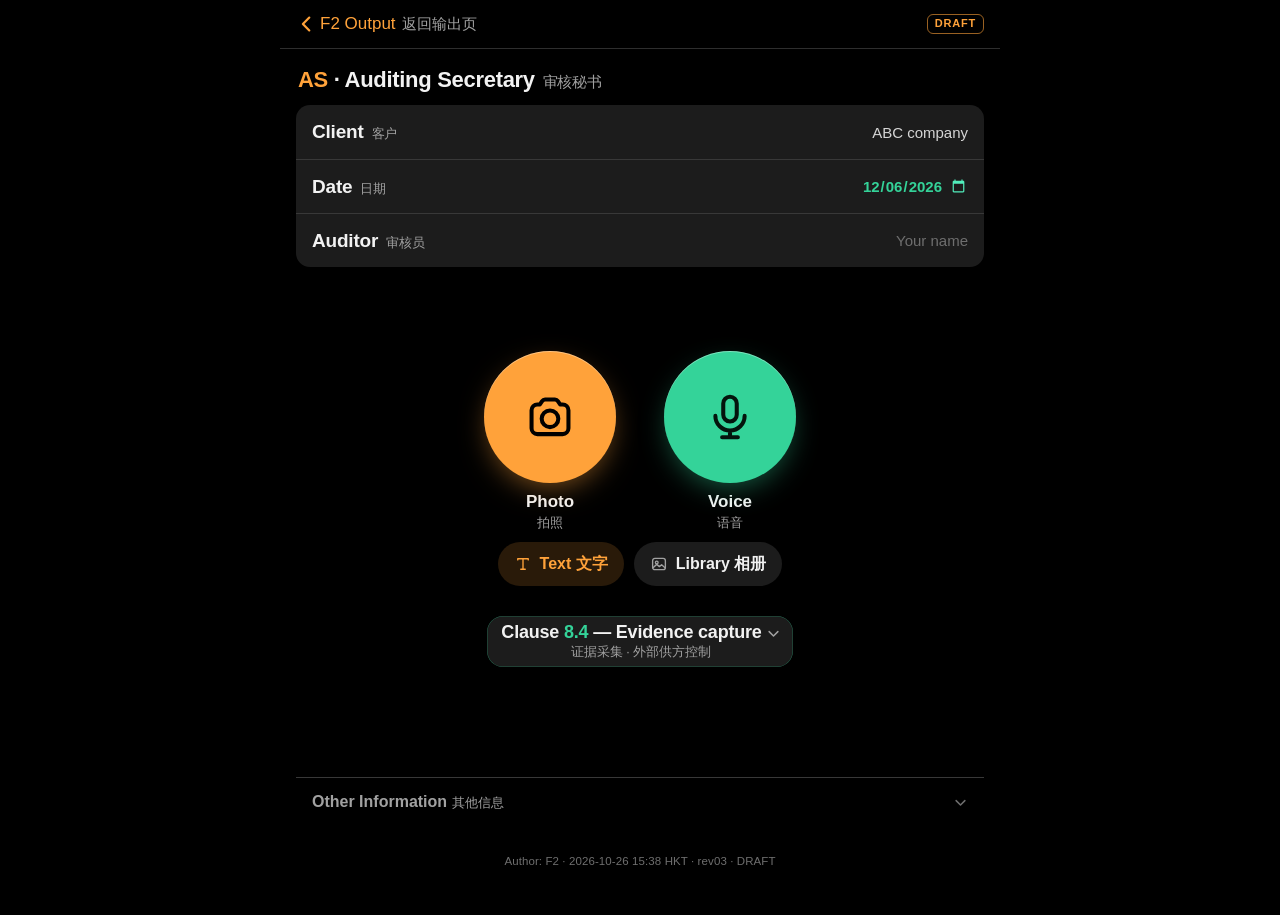
==== commit b317c519: "AS Auditing Secretary rev03c at /as/ (DRAFT) - Frankie on behalf of JG" ====
--- a/as/index.html
+++ b/as/index.html
@@ -16,7 +16,7 @@
   --bg:#000;--g1:#1c1c1c;--g2:#2c2c2c;--g3:#3a3a3a;--sep:#383838;
   --lab:#f2f2f2;--lab2:#a1a1a1;--lab3:#6e6e6e;
   /* PALETTE: neutrals (black/white/greys) + orange + green; red ONLY for recording state (+ press-feedback on delete) */
-  --or:#ff8a3d;--or-t:rgba(255,138,61,.16);
+  --or:#ffa23a;--or-t:rgba(255,162,58,.16);
   --gr:#34d399;--gr-t:rgba(52,211,153,.16);
   --rd:#ff453a;--rd-t:rgba(255,69,58,.16);
   --blur:saturate(180%) blur(22px);
@@ -40,7 +40,7 @@
 body.incase .back{display:none}
 .back a{display:inline-flex;align-items:center;gap:2px;min-height:44px;padding:0 8px;font-size:17px;color:var(--or)}
 .back a .ic{width:22px;height:22px}
-.draft{display:inline-block;border:1px solid rgba(255,138,61,.6);color:var(--or);border-radius:6px;padding:1px 7px;font-size:11px;font-weight:700;letter-spacing:.8px;margin-right:8px}
+.draft{display:inline-block;border:1px solid rgba(255,162,58,.6);color:var(--or);border-radius:6px;padding:1px 7px;font-size:11px;font-weight:700;letter-spacing:.8px;margin-right:8px}
 .nav{position:sticky;top:0;z-index:50;background:rgba(0,0,0,.72);-webkit-backdrop-filter:var(--blur);backdrop-filter:var(--blur);
   border-bottom:.5px solid rgba(84,84,84,.55);padding:calc(var(--sat) + 2px) 8px 8px;margin:0 -0px}
 .nav .bar{display:grid;grid-template-columns:1fr auto 1fr;align-items:center;min-height:44px}
@@ -76,7 +76,7 @@
 .grp{background:var(--g1);border-radius:14px;margin:0 0 4px;overflow:hidden}
 .grp>.r{padding:12px 16px;position:relative}
 .grp>.r+.r{border-top:.5px solid var(--sep)}
-.grp.pri{background:linear-gradient(180deg,rgba(255,138,61,.14),rgba(255,138,61,.04)),var(--g1);box-shadow:inset 0 0 0 1px rgba(255,138,61,.35)}
+.grp.pri{background:linear-gradient(180deg,rgba(255,162,58,.14),rgba(255,162,58,.04)),var(--g1);box-shadow:inset 0 0 0 1px rgba(255,162,58,.35)}
 .grp.dng{box-shadow:inset 0 0 0 1px var(--g3)}
 .grp h2,.r h2{font-size:17px;font-weight:600;margin:0 0 2px;line-height:1.3}
 .grp .rowl{display:flex;align-items:center;justify-content:space-between;gap:12px;min-height:44px}
@@ -96,7 +96,7 @@
 label{display:block;font-size:12.5px;color:var(--lab2);margin:10px 0 4px}
 input,select,textarea{width:100%;background:var(--g2);color:var(--lab);border:0;border-radius:10px;padding:10px 12px;font:inherit;font-size:17px;min-height:44px;outline:none;-webkit-appearance:none;appearance:none;transition:box-shadow .15s}
 .field input,.field select{background:none;padding:2px 0;min-height:28px;border-radius:0}
-input:focus,select:focus,textarea:focus{box-shadow:0 0 0 2px rgba(255,138,61,.7)}
+input:focus,select:focus,textarea:focus{box-shadow:0 0 0 2px rgba(255,162,58,.7)}
 .field input:focus,.field select:focus{box-shadow:none}
 input::placeholder,textarea::placeholder{color:var(--lab3)}
 textarea{min-height:92px;resize:vertical;line-height:1.4}
@@ -142,7 +142,7 @@
 .cwrap{text-align:center;position:relative;overflow:hidden}
 .ctz{font-size:13px;margin-top:-1px}
 .cnum{font-variant-numeric:tabular-nums;font-feature-settings:"tnum"}
-.cpill{display:inline-flex;align-items:center;gap:6px;background:var(--g1);border-radius:99px;padding:4px 11px 4px 9px;font-size:13px;font-weight:600;color:var(--lab2);box-shadow:inset 0 0 0 .5px rgba(255,138,61,.28);transition:color .3s}
+.cpill{display:inline-flex;align-items:center;gap:6px;background:var(--g1);border-radius:99px;padding:4px 11px 4px 9px;font-size:13px;font-weight:600;color:var(--lab2);box-shadow:inset 0 0 0 .5px rgba(255,162,58,.28);transition:color .3s}
 .cpill::before{content:"";width:6px;height:6px;border-radius:50%;background:var(--or);opacity:.6}
 .cpill.held{color:var(--lab3);box-shadow:inset 0 0 0 .5px var(--g3)}.cpill.held::before{background:var(--lab3)}
 .cpill.fin::before{background:var(--gr)}
@@ -168,8 +168,8 @@
 .capbtn .disc{width:132px;height:132px;border-radius:50%;display:flex;align-items:center;justify-content:center;position:relative;transition:transform .14s cubic-bezier(.3,.7,.4,1),box-shadow .2s,background .2s}
 .capbtn .disc .ic{width:54px;height:54px}
 .capbtn:active .disc{transform:scale(.93)}
-.capbtn.photo .disc{background:var(--or);color:#000;box-shadow:0 10px 30px -8px rgba(255,138,61,.55),inset 0 1px 0 rgba(255,255,255,.35)}
-.capbtn.voice .disc{background:var(--g1);color:var(--or);box-shadow:inset 0 0 0 2px rgba(255,138,61,.55)}
+.capbtn.photo .disc{background:var(--or);color:#000;box-shadow:0 10px 30px -8px rgba(255,162,58,.55),inset 0 1px 0 rgba(255,255,255,.35)}
+.capbtn.voice .disc{background:var(--g1);color:var(--or);box-shadow:inset 0 0 0 2px rgba(255,162,58,.55)}
 .capbtn.recording .disc{background:var(--rd);color:#fff;box-shadow:0 0 0 0 rgba(255,69,58,.55);animation:ring 1.5s ease-out infinite}
 .capbtn.recording .disc .ic{width:40px;height:40px}
 .capbtn .t{font-size:17px;font-weight:700;line-height:1.1}
@@ -281,7 +281,7 @@
 body.isrec .toast .ic{color:var(--lab)}
 
 /* ---- rev03 v4: clause picker, sound toggle, library link ---- */
-.clpick{display:inline-flex;flex-direction:column;align-items:center;max-width:100%;margin:10px 0 0;padding:6px 12px 6px 14px;border:0;border-radius:16px;background:var(--g1);color:var(--lab);font:inherit;cursor:pointer;box-shadow:inset 0 0 0 .5px rgba(255,138,61,.35);transition:transform .12s,opacity .12s;-webkit-user-select:none;user-select:none}
+.clpick{display:inline-flex;flex-direction:column;align-items:center;max-width:100%;margin:10px 0 0;padding:6px 12px 6px 14px;border:0;border-radius:16px;background:var(--g1);color:var(--lab);font:inherit;cursor:pointer;box-shadow:inset 0 0 0 .5px rgba(255,162,58,.35);transition:transform .12s,opacity .12s;-webkit-user-select:none;user-select:none}
 .clpick:active{transform:scale(.97);opacity:.8}
 .clpick[disabled]{opacity:.5;cursor:default}
 .clpick .ctitle{display:inline-flex;align-items:center;gap:4px;margin:0;font-size:18px;font-weight:700;line-height:1.2;white-space:nowrap}
@@ -331,9 +331,71 @@
 .btn:disabled{opacity:.4}
 .grp .row.nw{flex-wrap:nowrap}.grp .row.nw .btn{flex:1;white-space:nowrap;padding-left:8px;padding-right:8px;font-size:15px;justify-content:center}
 .grp .row.nw .btn{gap:4px;min-width:0;overflow:hidden}.grp .row.nw .btn svg{display:none}
+
+/* ---- rev03c: minimalist home (3 fields on top, functions right below, everything else at the bottom) ---- */
+.home{padding-top:6px}
+.ht{font-size:22px;line-height:1.2;font-weight:700;letter-spacing:-.3px;margin:12px 2px 12px}
+.ht .as{color:var(--or);font-weight:800}
+.ht .zh{font-size:15px;font-weight:400;margin-left:2px}
+.fields{margin:0}
+.frow{display:flex;align-items:center;justify-content:space-between;gap:12px;min-height:54px;padding:0 16px;margin:0;color:var(--lab);font-size:inherit}
+.frow+.frow{border-top:.5px solid var(--sep)}
+.frow .fl{flex:none;font-size:19px;font-weight:700;letter-spacing:-.2px;color:var(--lab)}
+.frow .fl .zh{font-size:13px;font-weight:400;margin-left:3px}
+.frow input{flex:1;min-width:0;width:auto;background:none;border-radius:0;padding:4px 0;min-height:36px;text-align:right;font-size:15px;font-weight:400;color:var(--lab2)}
+.frow input:focus{box-shadow:none;color:var(--lab)}
+.frow:focus-within{background:var(--g2)}
+.frow input::placeholder{color:var(--lab3)}
+.frow input[type=date]{-webkit-appearance:none;appearance:none;text-align:right;min-height:36px;display:block}
+.frow input[type=date]::-webkit-date-and-time-value{text-align:right}
+.frow input[type=date]::-webkit-calendar-picker-indicator{filter:invert(.7);margin-left:6px}
+.hz{display:flex;flex-direction:column;align-items:center;margin-top:18px}
+.hz .clpick{margin:0 0 18px}
+.hz .cap{margin:0 0 4px}
+.hz .trow{margin-top:6px}
+.hz .capbtn.voice .disc{color:var(--or)}
+.othwrap{margin-top:34px}
+.othbtn{display:flex;align-items:center;justify-content:space-between;gap:8px;width:100%;min-height:50px;padding:0 16px;background:none;border:0;border-top:.5px solid var(--sep);border-radius:0;color:var(--lab2);font:inherit;font-size:16px;font-weight:600;cursor:pointer;text-align:left}
+.othbtn .zh{font-weight:400;font-size:13px}
+.othbtn .due{color:var(--or);font-weight:600;font-size:13px}
+.othbtn .cd{width:15px;height:15px;color:var(--lab3);transition:transform .2s}
+.othbtn.open .cd{transform:rotate(180deg)}
+.othbtn:active{opacity:.6}
+.oth{padding-bottom:6px}
+.oth[hidden]{display:none}
+.home .foot{text-align:center;margin:26px 0 22px}
+@media (max-height:700px){.hz{margin-top:12px}.hz .clpick{margin-bottom:10px}.ht{margin:8px 2px 8px}.frow{min-height:48px}.othwrap{margin-top:22px}.home .foot{margin:18px 0 14px}}
+.home{display:flex;flex-direction:column;min-height:calc(100vh - 58px)}
+.home .othwrap{margin-top:auto;padding-top:34px}
+.frow input{color:#d6d6d6}
+@media (max-height:700px){.home .othwrap{padding-top:18px}}
+.othbtn{scroll-margin-top:72px}
+
+/* ---- rev03c-2: green as second accent; clause picker moved below the round buttons ---- */
+.hz .clpick{margin:30px 0 0}
+.hz .cap{margin-top:66px}
+.capbtn.voice .disc,.hz .capbtn.voice .disc{background:var(--gr);color:#04140d;box-shadow:0 10px 30px -8px rgba(52,211,153,.5),inset 0 1px 0 rgba(255,255,255,.35)}
+.capbtn.recording .disc,.hz .capbtn.recording .disc{background:var(--rd);color:#fff}
+.capbtn[disabled] .disc,.hz .capbtn[disabled] .disc{background:var(--g2);color:var(--lab3);box-shadow:none}
+.capbtn.voice:not(.recording) .t{color:var(--lab)}
+.clpick{box-shadow:inset 0 0 0 .5px rgba(52,211,153,.4)}
+.clpick .cln{color:var(--gr)}
+.clpick[disabled]{box-shadow:none}.clpick[disabled] .cln{color:var(--lab)}
+.frow #nd{color:var(--gr);font-weight:600}
+.frow #nd::-webkit-calendar-picker-indicator{filter:invert(78%) sepia(40%) saturate(560%) hue-rotate(104deg) brightness(95%)}
+.statebar{color:var(--gr)}
+.statebar.held{color:var(--lab2)}.statebar.fin{color:var(--gr)}.statebar.rec{color:var(--rd)}
+.cpill::before{background:var(--gr);opacity:.85}
+.cpill{box-shadow:inset 0 0 0 .5px rgba(52,211,153,.3)}
+.cpill.held::before{background:var(--lab3)}.cpill.fin::before{background:var(--gr)}
+body.isrec .cpill{box-shadow:inset 0 0 0 .5px var(--g3)}body.isrec .cpill::before{background:var(--lab3)}
+/* capture: picker hangs below the Photo/Voice block without moving it */
+.capzone .clpick{position:absolute;top:100%;left:0;right:0;margin:30px auto 0;width:max-content;max-width:100%}
+.cwrap .srow{margin-top:60px}
+@media (max-height:700px){.hz .clpick{margin-top:16px}.hz .cap{margin-top:36px}.home .othwrap{padding-top:10px}.capzone .clpick{margin-top:20px}.cwrap .srow{margin-top:44px}}
 </style>
 </head><body>
-<div class="back"><a href="https://fta7ai.com/"><svg class="ic" viewBox="0 0 24 24" fill="none" stroke="currentColor" stroke-width="2.4" stroke-linecap="round" stroke-linejoin="round" aria-hidden="true"><path d="M14.5 5l-7 7 7 7"/></svg>FTA&nbsp;<span class="zh">返回 FTA 网站</span></a><span class="draft">DRAFT</span></div>
+<div class="back"><a href="https://fta7ai.com/"><svg class="ic" viewBox="0 0 24 24" fill="none" stroke="currentColor" stroke-width="2.4" stroke-linecap="round" stroke-linejoin="round" aria-hidden="true"><path d="M14.5 5l-7 7 7 7"/></svg>F2 Output&nbsp;<span class="zh">返回输出页</span></a><span class="draft">DRAFT</span></div>
 <div id="app"><div class="pg fine">Loading… 加载中…</div></div>
 <input type="file" id="photoIn" accept="image/*" capture="environment" hidden>
 <input type="file" id="libIn" accept="image/*" multiple hidden>
@@ -639,9 +701,9 @@
   if(!(navigator.storage&&navigator.storage.persist)){persistState='unsupported';return noop()}
   return navigator.storage.persist().then(function(ok){persistState=ok?'granted':'denied'},function(){persistState='unsupported'}).then(function(){render()});
 }
+function memBanner(){return memOnly?'<div class="banner warn"><b>Storage unavailable 存储不可用.</b> This browser blocked IndexedDB (private mode?). Data will be lost when you close the page — export a backup before leaving. 此浏览器禁用了本地数据库（隐私模式？），关闭页面数据会丢失，请先导出备份。</div>':''}
 function storageBanner(){
   var h='';
-  if(memOnly)h+='<div class="banner warn"><b>Storage unavailable 存储不可用.</b> This browser blocked IndexedDB (private mode?). Data will be lost when you close the page — export a backup before leaving. 此浏览器禁用了本地数据库（隐私模式？），关闭页面数据会丢失，请先导出备份。</div>';
   if(!isStandalone())h+='<div class="note tip">'+ic('home')+'<div><b>Tip 提示 — Add to Home Screen 添加到主屏幕:</b> in Safari tap <b>Share ⬆︎ → Add to Home Screen</b>. The installed app keeps its data far more reliably than a Safari tab. 在 Safari 点“分享 ⬆︎ → 添加到主屏幕”，主屏幕版本比普通标签页更不容易被清理数据。</div></div>';
   var ps=persistState==='granted'?'granted ✓ 已授予':persistState==='denied'?'not granted 未授予 (add to Home Screen 请添加到主屏幕)':persistState==='unsupported'?'not supported 不支持':'…';
   h+='<div class="fine" id="stor" style="margin:0 16px 4px">Persistent storage 持久存储: '+ps+'</div>';
@@ -661,7 +723,7 @@
   return '<div class="fine" id="lastbk" style="margin:6px 16px 0">Last backed up 上次备份: '+last+'</div>';
 }
 /* ---------- views ---------- */
-var META='Author: F2 · 2026-10-26 13:05 HKT · rev03 · DRAFT';
+var META='Author: F2 · 2026-10-26 15:38 HKT · rev03 · DRAFT';
 function fitCap(){var w=document.querySelector('.cwrap');if(!w)return;var cb=document.querySelector('.ctlbar');var top=w.getBoundingClientRect().top+window.pageYOffset;var h=window.innerHeight-top-(cb?cb.offsetHeight:100);w.style.height=Math.max(h,380)+'px';document.body.style.paddingBottom=(cb?cb.offsetHeight:100)+'px'}
 window.addEventListener('resize',function(){fitCap()});
 function render(){
@@ -673,29 +735,53 @@
   else h=vCapture();
   $('#app').innerHTML=h;document.body.classList.toggle('incase',view!=='home');document.body.classList.toggle('incap',view==='case'&&tab==='capture');document.body.classList.toggle('isrec',!!R&&view==='case'&&tab==='capture');if(!(view==='case'&&tab==='capture'))document.body.style.paddingBottom='';fitCap();window.scrollTo(0,y);updSyncUI();
 }
+var D={client:null,date:null,dateSet:false,auditor:null},otherOpen=false,metaT=null;
+function draft(){if(D.client==null)D.client=S.client||'ABC company';if(!D.dateSet)D.date=today();if(D.auditor==null)D.auditor=S.auditor||'';return D}
+function saveDraftMeta(){clearTimeout(metaT);metaT=setTimeout(function(){var d=D;if(d.client&&d.client.trim())setMeta('client',d.client.trim());setMeta('auditor',(d.auditor||'').trim())},350)}
+function startCaseFromHome(){
+  var d=draft(),cl=(d.client||'').trim();
+  if(!cl){toast('Enter a client name 请输入客户名');var f=$('#nc');if(f)f.focus();return null}
+  var n={id:uid(),client:cl,date:d.date||today(),auditor:(d.auditor||'').trim(),items:{},entries:[],capState:'active',capMs:0,created:new Date().toISOString(),v:1,sv:0};n.upd=n.created;
+  db.cases.push(n);loadedBlobs[n.id]=true;putCase(n).then(function(){changed()});
+  clearTimeout(metaT);setMeta('client',cl);setMeta('auditor',n.auditor);
+  S.cur=n.id;setMeta('cur',n.id);openE={};filt='all';lastTick=Date.now();view='case';tab='capture';render();window.scrollTo(0,0);
+  return n;
+}
+function clpickHtml(kd,dis){return '<button class="clpick" data-act="clauses" aria-haspopup="dialog" aria-label="Choose clause 选择条款"'+(dis?' disabled':'')+'><span class="ctitle"><span>Clause <b class="cln">'+esc(kd.id)+'</b> — Evidence capture</span>'+ic('chevD','cd')+'</span><span class="zh ctz">证据采集 · '+esc(kd.zh)+'</span></button>'}
 function vHome(){
-  var h='<div class="pg"><h1 class="lt"><span class="as">AS</span> · Auditing Secretary</h1><div class="lts">审核秘书</div><div class="meta">'+esc(META)+'</div>'+
-   '<div class="note"><b>Field tool, not a document reader.</b> 现场采集工具，不分析大文件。Records collected here can later be handed to <b>SAA</b> for analysis. 采集到的记录以后可交给 SAA 处理。<br><b>Demo data only · 仅演示数据.</b> Everything is stored on this device (IndexedDB). It works fully offline. Only if you enter a tester code under <b>Upload</b> is a copy sent to the AS Collector server (trial). 数据存在本机，可完全离线使用；只有在“上传”里输入试用口令后，才会把副本发送到 AS Collector 服务器（试用）。</div>';
+  var d=draft(),kd=clauseDef(curClause()),nag=nagState();
+  var h='<div class="pg home"><h1 class="ht"><span class="as">AS</span> · Auditing Secretary <span class="zh">审核秘书</span></h1>'+
+   '<div class="grp fields">'+
+   '<label class="frow" for="nc"><span class="fl">Client <span class="zh">客户</span></span><input id="nc" value="'+esc(d.client)+'" placeholder="Client name" autocomplete="off" autocapitalize="words" enterkeyhint="done"></label>'+
+   '<label class="frow" for="nd"><span class="fl">Date <span class="zh">日期</span></span><input id="nd" type="date" value="'+esc(d.date)+'"></label>'+
+   '<label class="frow" for="na"><span class="fl">Auditor <span class="zh">审核员</span></span><input id="na" value="'+esc(d.auditor)+'" placeholder="Your name" autocomplete="name" autocapitalize="words" enterkeyhint="done"></label></div>'+
+   memBanner()+'<div class="hz">'+
+   '<div class="cap">'+
+   '<button class="capbtn photo" data-act="photo"><span class="disc">'+ic('camera')+'</span><span class="t">Photo</span><span class="z">拍照</span></button>'+
+   '<button class="capbtn voice" data-act="rec"><span class="disc">'+ic('mic')+'</span><span class="t">Voice</span><span class="z">语音</span></button></div>'+
+   '<div class="trow"><button class="textlink" data-act="text">'+ic('text')+'Text 文字</button><button class="textlink lib" data-act="photolib">'+ic('image')+'Library 相册</button></div>'+clpickHtml(kd,false)+'</div>'+
+   '<div class="othwrap"><button class="othbtn'+(otherOpen?' open':'')+'" data-act="other" aria-expanded="'+otherOpen+'" aria-controls="oth"><span>Other Information <span class="zh">其他信息</span>'+(nag&&nag.late?'<span class="due"> · Backup due 需备份</span>':'')+'</span>'+ic('chevD','cd')+'</button>'+
+   '<div id="oth" class="oth"'+(otherOpen?'':' hidden')+'>'+otherHtml(nag)+'</div></div>'+
+   '<div class="meta foot">'+esc(META)+'</div></div>';
+  return h;
+}
+function otherHtml(nag){
+  var h='<div class="note"><b>Field tool, not a document reader.</b> 现场采集工具，不分析大文件。Records collected here can later be handed to <b>SAA</b> for analysis. 采集到的记录以后可交给 SAA 处理。<br><b>Demo data only · 仅演示数据.</b> Everything is stored on this device (IndexedDB). It works fully offline. Only if you enter a tester code under <b>Upload</b> is a copy sent to the AS Collector server (trial). 数据存在本机，可完全离线使用；只有在“上传”里输入试用口令后，才会把副本发送到 AS Collector 服务器（试用）。</div>';
   h+=storageBanner()+backupBanner();
-  h+='<div class="sh">New case file <span class="zh">新建案卷</span></div><div class="grp">'+
-   '<div class="field"><label for="nc">Client 客户</label><input id="nc" placeholder="e.g. DEMO Co. (demo)"></div>'+
-   '<div class="field"><label for="nd">Audit date 审核日期</label><input id="nd" type="date" value="'+today()+'"></div>'+
-   '<div class="field"><label for="na">Auditor 审核员 (optional)</label><input id="na" placeholder="Initials or name"></div></div>'+
-   '<div style="margin:14px 0 8px"><button class="btn pri big" data-act="newcase">'+ic('plus')+'Create &amp; start 创建并开始</button></div>'+
-   '<div class="grp"><button class="lnk or" data-act="demo"><span class="l">'+ic('demo')+'Load demo case 加载演示</span>'+ic('chevR','ch')+'</button></div>';
-  h+='<div class="sh">Upload <span class="zh">上传</span></div><div class="grp"><button class="lnk" data-act="upload"><span class="l">'+ic('cloud')+'<span><b>Upload 上传</b><span class="fine" style="display:block"><i class="sdot '+(hasCode()&&connLine().ok?'ok':'off')+'" id="uplRowD"></i><span id="uplRowT">'+esc(rowText())+'</span></span></span></span>'+ic('chevR','ch')+'</button></div>';
   h+='<div class="sh">Case files on this device <span class="zh">本机案卷</span></div><div class="grp">';
   if(!db.cases.length)h+='<div class="empty">None yet. 暂无案卷。</div>';
   db.cases.slice().reverse().forEach(function(c){
     var st=c.capState==='finished'?'finished 已完成':'on hold 暂停';
     h+='<div class="listrow"><div class="tx" style="min-width:0"><b>'+esc(c.client)+'</b><div class="fine">'+esc(c.date)+' · '+c.entries.length+' entries 条 · '+st+' · '+sdot(c,'l')+'</div></div><button class="btn sm" data-act="opencase" data-id="'+c.id+'">Open 打开</button></div>';
   });
-  h+='</div><div class="sh">Backup &amp; restore <span class="zh">备份与恢复</span></div><div class="grp">'+
+  h+='</div><div class="sh">Upload <span class="zh">上传</span></div><div class="grp"><button class="lnk" data-act="upload"><span class="l">'+ic('cloud')+'<span><b>Upload 上传</b><span class="fine" style="display:block"><i class="sdot '+(hasCode()&&connLine().ok?'ok':'off')+'" id="uplRowD"></i><span id="uplRowT">'+esc(rowText())+'</span></span></span></span>'+ic('chevR','ch')+'</button></div>';
+  h+='<div class="sh">Backup &amp; restore <span class="zh">备份与恢复</span></div><div class="grp">'+
    '<button class="lnk" data-act="backupall"'+(db.cases.length?'':' disabled')+'><span class="l">'+ic('save')+'Backup all 备份全部 (.json)</span>'+ic('chevR','ch')+'</button>'+
    '<div style="border-top:.5px solid var(--sep)"></div>'+
    '<button class="lnk" data-act="import"><span class="l">'+ic('restore')+'Restore 导入恢复</span>'+ic('chevR','ch')+'</button></div>'+
-   '<div class="sf">A backup .json includes photos and recordings. Save it to Files / iCloud. 备份文件含照片和录音，请存到“文件”/iCloud。</div>';
-  h+='<div class="note warn" style="margin-top:18px"><b>Why back up 为什么要备份:</b> browsers may clear local data if the page is unused for a long time (esp. iPhone Safari), or if the phone is lost. 浏览器可能清理长期不用的本地数据（尤其是 iPhone Safari），手机丢失也会丢数据。</div></div>';
+   '<div class="sf">A backup .json includes photos and recordings. Save it to Files / iCloud. 备份文件含照片和录音，请存到“文件”/iCloud。</div>'+
+   '<div class="sh">Try it <span class="zh">试用</span></div><div class="grp"><button class="lnk" data-act="demo"><span class="l">'+ic('demo')+'Load demo case 加载演示</span>'+ic('chevR','ch')+'</button></div>'+
+   '<div class="note warn" style="margin-top:18px"><b>Why back up 为什么要备份:</b> browsers may clear local data if the page is unused for a long time (esp. iPhone Safari), or if the phone is lost. 浏览器可能清理长期不用的本地数据（尤其是 iPhone Safari），手机丢失也会丢数据。</div>';
   return h;
 }
 function caseHead(c,t){
@@ -714,7 +800,6 @@
   var n=nextN(c),saved=c.entries.length;
   var h=caseHead(c,'capture')+'<div class="pg cwrap">';
   var kd=clauseDef(curClause());
-  h+='<button class="clpick" data-act="clauses" aria-haspopup="dialog" aria-label="Choose clause 选择条款"'+(rec?' disabled':'')+'><span class="ctitle"><span>Clause <b class="cln">'+esc(kd.id)+'</b> — Evidence capture</span>'+ic('chevD','cd')+'</span><span class="zh ctz">证据采集 · '+esc(kd.zh)+'</span></button>';
   h+='<div class="srow"><div class="statebar'+(act?(rec?' rec':''):held?' held':' fin')+'" id="sbar"><i class="dot"></i><span>'+(act?(rec?'Recording 录音中':'Capturing 采集中'):held?'On hold 已暂停 — tap Resume 点“继续”':'Finished 已完成 — tap Resume to add more 点“继续”可补充')+'</span></div>'+
     '<button class="sndbtn'+(S.sound===false?' off':'')+'" data-act="snd" role="switch" aria-checked="'+(S.sound!==false)+'" aria-label="Click sound 点击音效 '+(S.sound===false?'off':'on')+'">'+ic(S.sound===false?'sndoff':'sndon')+'</button></div>';
   h+='<div class="capzone"><div class="cap">'+
@@ -723,7 +808,7 @@
         :'<button class="capbtn voice" data-act="rec"'+(act?'':' disabled')+'><span class="disc">'+ic('mic')+'</span><span class="t">Voice</span><span class="z">语音</span></button>')+
     '</div>'+
     '<div class="trow"><button class="textlink" data-act="text"'+(act&&!rec?'':' disabled')+'>'+ic('text')+'Text 文字</button>'+
-    '<button class="textlink lib" data-act="photolib"'+(act&&!rec?'':' disabled')+'>'+ic('image')+'Library 相册</button></div></div>';
+    '<button class="textlink lib" data-act="photolib"'+(act&&!rec?'':' disabled')+'>'+ic('image')+'Library 相册</button></div>'+clpickHtml(kd,rec)+'</div>';
   h+='<div class="capfoot"><div class="crow"><span class="cpill'+(act?'':fin?' fin':' held')+'" title="Entry 条目"><span class="cnum" id="cnum">#'+n+'</span></span>'+
      '<span class="spill mono"><span>Saved 已存 <b id="csaved">'+saved+'</b></span><i class="sep"></i><span>'+ic('clock')+' <span id="ct">'+clock(elapsed(c))+'</span></span><i class="sep"></i><span class="sy" title="Upload status 上传状态">'+sdot(c,'s')+'</span></span></div>'+
      '<div class="meta">'+esc(META)+'</div></div></div>';
@@ -1170,12 +1255,9 @@
   var b=e.target.closest('[data-act]');if(!b||b.tagName==='INPUT'||b.tagName==='SELECT'||b.tagName==='TEXTAREA')return;
   if(b.disabled)return;
   var a=b.dataset.act,id=b.dataset.id,c=cur();
-  if(a==='newcase'){
-    var cl=$('#nc').value.trim();if(!cl){toast('Enter a client name 请输入客户名');return}
-    var n={id:uid(),client:cl,date:$('#nd').value||today(),auditor:$('#na').value.trim(),items:{},entries:[],capState:'active',capMs:0,created:new Date().toISOString(),v:1,sv:0};n.upd=n.created;
-    db.cases.push(n);loadedBlobs[n.id]=true;putCase(n).then(function(){openCase(n.id);changed()});
-  }
-  else if(a==='demo')loadDemo();
+  if(view==='home'&&(a==='photo'||a==='rec'||a==='text'||a==='photolib')){c=startCaseFromHome();if(!c)return}
+  if(a==='other'){otherOpen=!otherOpen;var ob=$('.othbtn'),op=$('#oth');if(ob){ob.classList.toggle('open',otherOpen);ob.setAttribute('aria-expanded',otherOpen)}if(op){op.hidden=!otherOpen;if(otherOpen)setTimeout(function(){try{ob.scrollIntoView({behavior:'smooth',block:'start'})}catch(_){}},30)}return}
+  if(a==='demo')loadDemo();
   else if(a==='upload'){goto('upload');if(hasCode())checkConn()}
   else if(a==='tcpaste')pasteCode();
   else if(a==='tcsave'){var tv=savedCodeFromField();if(!tv.trim()){toast('Type or paste a code first 请先输入或粘贴口令');return}setCode(tv)}
@@ -1246,7 +1328,9 @@
   }
 });
 document.addEventListener('input',function(e){
-  var t=e.target,a=t.dataset&&t.dataset.act;if(!a)return;
+  var t=e.target;
+  if(t.id==='nc'||t.id==='nd'||t.id==='na'){var d=draft();if(t.id==='nc')d.client=t.value;else if(t.id==='na')d.auditor=t.value;else{d.date=t.value;d.dateSet=true}saveDraftMeta();return}
+  var a=t.dataset&&t.dataset.act;if(!a)return;
   if(a==='email'){clearTimeout(input.te);input.te=setTimeout(function(){setMeta('email',t.value.trim())},300);return}
   var c=cur();if(!c)return;
   if(a==='etext'||a==='enote'){var en=entById(c,t.dataset.id);if(!en)return;if(a==='etext')en.text=t.value;else en.note=t.value;markEnt(en)}
@@ -1254,8 +1338,10 @@
   else if(a==='stmt'){item(c,t.dataset.id).stmt=t.value;markItem(c,t.dataset.id)}
 });
 function input(){}
+document.addEventListener('focusin',function(e){var t=e.target;if(t.id==='nc'){setTimeout(function(){try{t.select();t.setSelectionRange(0,t.value.length)}catch(_){}},0)}});
+document.addEventListener('keydown',function(e){var t=e.target;if(e.key==='Enter'&&(t.id==='nc'||t.id==='na'))t.blur()});
 document.addEventListener('change',function(e){
-  var t=e.target,a=t.dataset&&t.dataset.act;if(!a)return;
+  var t=e.target,a=t.dataset&&t.dataset.act;if(t.id==='nd'){var d=draft();d.date=t.value||today();d.dateSet=!!t.value&&t.value!==today();return}if(!a)return;
   if(a==='tc')return;
   var c=cur();if(!c&&a!=='email')return;
   if(a==='tag'){var en=entById(c,t.dataset.id);en.tag=t.value;markEnt(en);render()}
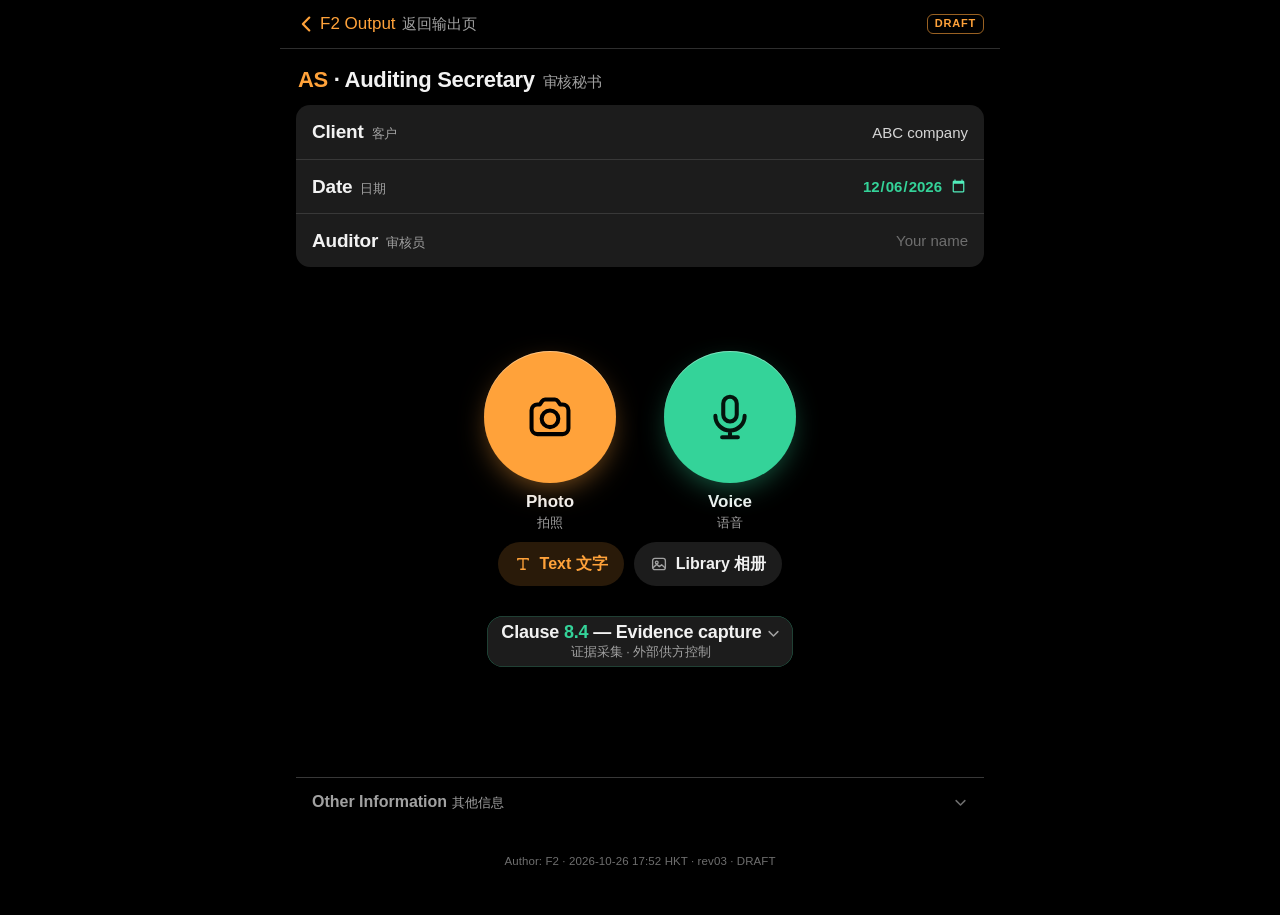
==== commit badd9f0a: "AS Auditing Secretary rev03 finish-guard at /as/ (DRAFT) - Frankie on behalf of JG" ====
--- a/as/index.html
+++ b/as/index.html
@@ -41,7 +41,7 @@
 .back a{display:inline-flex;align-items:center;gap:2px;min-height:44px;padding:0 8px;font-size:17px;color:var(--or)}
 .back a .ic{width:22px;height:22px}
 .draft{display:inline-block;border:1px solid rgba(255,162,58,.6);color:var(--or);border-radius:6px;padding:1px 7px;font-size:11px;font-weight:700;letter-spacing:.8px;margin-right:8px}
-.nav{position:sticky;top:0;z-index:50;background:rgba(0,0,0,.72);-webkit-backdrop-filter:var(--blur);backdrop-filter:var(--blur);
+.nav{position:sticky;top:0;z-index:90;background:rgba(0,0,0,.72);-webkit-backdrop-filter:var(--blur);backdrop-filter:var(--blur);
   border-bottom:.5px solid rgba(84,84,84,.55);padding:calc(var(--sat) + 2px) 8px 8px;margin:0 -0px}
 .nav .bar{display:grid;grid-template-columns:1fr auto 1fr;align-items:center;min-height:44px}
 .nav .bk{white-space:nowrap;justify-self:start;display:inline-flex;align-items:center;min-height:44px;min-width:44px;padding:0 6px 0 2px;background:none;border:0;color:var(--or);font-size:17px;cursor:pointer;transition:opacity .15s}
@@ -189,7 +189,6 @@
 .ctl .btn .zh{font-size:12px}
 .ctl .btn.hold{background:var(--g2);color:var(--lab)}
 .ctl .btn.resume{background:#f2f2f2;color:#000}
-.ctl .btn.fin{background:var(--gr);color:#000}
 .ctl .btn[disabled]{background:var(--g1);color:var(--lab3);opacity:.7}
 
 /* ---- review ---- */
@@ -228,7 +227,7 @@
 
 /* ---- sheets ---- */
 .sheet-bg{position:fixed;inset:0;background:rgba(0,0,0,.55);-webkit-backdrop-filter:blur(8px);backdrop-filter:blur(8px);z-index:80;display:flex;align-items:flex-end;justify-content:center;animation:fadein .22s ease both}
-.sheet{background:rgba(28,28,28,.96);-webkit-backdrop-filter:var(--blur);backdrop-filter:var(--blur);border-radius:22px 22px 0 0;padding:8px 20px calc(var(--sab) + 20px);width:100%;max-width:720px;max-height:90vh;overflow:auto;animation:slideup .32s cubic-bezier(.2,.9,.25,1) both;box-shadow:0 -10px 40px rgba(0,0,0,.6)}
+.sheet{background:rgba(28,28,28,.96);-webkit-backdrop-filter:var(--blur);backdrop-filter:var(--blur);border-radius:22px 22px 0 0;padding:8px 20px calc(var(--sab) + 20px);width:100%;max-width:720px;max-height:calc(100vh - 118px);max-height:calc(100dvh - 118px);overflow:auto;animation:slideup .32s cubic-bezier(.2,.9,.25,1) both;box-shadow:0 -10px 40px rgba(0,0,0,.6)}
 .sheet .grab{width:38px;height:5px;border-radius:3px;background:var(--g3);margin:4px auto 14px}
 .sheet h2{font-size:21px;font-weight:700;margin:0 0 6px;letter-spacing:-.2px}
 .sheet p{margin:0 0 14px;color:var(--lab2);font-size:15px;line-height:1.45}
@@ -275,7 +274,7 @@
 body.isrec .nav .bk,body.isrec .draft{color:var(--lab2);border-color:var(--g3)}
 body.isrec .cpill{box-shadow:inset 0 0 0 .5px var(--g3)}
 body.isrec .cpill::before{background:var(--lab3)}
-body.isrec .ctl .btn.fin{background:#f2f2f2;color:#000}
+body.isrec .finp{background:#f2f2f2;color:#000}
 body.isrec .ctl .btn.hold{background:var(--g2);color:var(--lab)}
 body.isrec .statebar.rec{color:var(--rd)}
 body.isrec .toast .ic{color:var(--lab)}
@@ -393,6 +392,29 @@
 .capzone .clpick{position:absolute;top:100%;left:0;right:0;margin:30px auto 0;width:max-content;max-width:100%}
 .cwrap .srow{margin-top:60px}
 @media (max-height:700px){.hz .clpick{margin-top:16px}.hz .cap{margin-top:36px}.home .othwrap{padding-top:10px}.capzone .clpick{margin-top:20px}.cwrap .srow{margin-top:44px}}
+
+/* finish pill (top-right of every case screen) */
+.finp{justify-self:end;display:inline-flex;align-items:center;gap:5px;min-height:36px;padding:0 11px;margin-right:2px;border:0;border-radius:99px;background:var(--gr);color:#000;font:inherit;font-size:14px;font-weight:700;white-space:nowrap;cursor:pointer;transition:transform .12s ease,opacity .12s}
+.finp:active{transform:scale(.96)}.finp .ic{width:17px;height:17px}.finp .zh{font-size:11px;font-weight:600;opacity:1;color:inherit}
+.finp[disabled]{background:var(--gr-t);color:var(--gr);cursor:default;opacity:1}
+.draft.sm{font-size:9px;padding:0 5px;margin:0 6px 0 0;border-radius:4px;letter-spacing:.6px;vertical-align:1px}
+/* finish confirm dialog */
+.dlg-bg{position:fixed;inset:0;z-index:120;background:rgba(0,0,0,.6);-webkit-backdrop-filter:blur(6px);backdrop-filter:blur(6px);display:flex;align-items:center;justify-content:center;padding:20px;animation:fadein .18s ease both}
+.dlg{width:100%;max-width:340px;background:#1c1c1c;border-radius:20px;padding:22px 20px 16px;box-shadow:0 20px 60px rgba(0,0,0,.7);text-align:center;max-height:calc(100dvh - 40px);overflow:auto}
+.dlg h3{margin:0;font-size:18px;line-height:1.3;font-weight:650;color:var(--lab)}
+.dlg .zh{display:block;margin:6px 0 0;font-size:12.5px;color:var(--lab2);font-weight:400}
+.dlg .dlgcase{margin:10px 0 0;font-size:13px;color:var(--lab2)}
+.dlgnote{margin:12px 0 0;padding:10px 12px;border-radius:12px;background:var(--g2);font-size:13px;line-height:1.35;color:var(--lab);text-align:left}
+.dlgnote .zh{margin:3px 0 0;font-size:11.5px}
+.dlgnote .textlink{margin:8px 0 0;min-height:36px;padding:0 14px;font-size:13.5px}
+.dlgrow{display:flex;flex-direction:column;gap:8px;margin-top:16px}
+.dlgrow .btn{width:100%;flex-direction:row;gap:6px}.dlgrow .btn .zh{display:inline;margin:0;font-size:12px;font-weight:500;color:inherit;opacity:.75}
+.dlgrow .btn.plain{background:transparent;color:var(--lab2);min-height:40px}
+/* snack after Finish without code */
+.snack{position:fixed;left:12px;right:12px;bottom:calc(var(--sab) + 84px);margin:0 auto;max-width:440px;z-index:110;display:flex;align-items:center;gap:10px;background:#2c2c2c;border-radius:16px;padding:10px 38px 10px 14px;font-size:13px;line-height:1.3;box-shadow:0 10px 30px rgba(0,0,0,.6);animation:fadein .2s ease both}
+.snack .sn{flex:1;min-width:0}.snack .sn .zh{font-size:11px;color:var(--lab2);margin-top:2px}
+.snack .btn.sm{min-height:36px;padding:0 12px;font-size:13px;flex:none}
+.snack .sx{position:absolute;top:2px;right:4px;width:32px;height:32px;border:0;background:none;color:var(--lab2);font-size:20px;cursor:pointer}
 </style>
 </head><body>
 <div class="back"><a href="https://fta7ai.com/"><svg class="ic" viewBox="0 0 24 24" fill="none" stroke="currentColor" stroke-width="2.4" stroke-linecap="round" stroke-linejoin="round" aria-hidden="true"><path d="M14.5 5l-7 7 7 7"/></svg>F2 Output&nbsp;<span class="zh">返回输出页</span></a><span class="draft">DRAFT</span></div>
@@ -723,7 +745,7 @@
   return '<div class="fine" id="lastbk" style="margin:6px 16px 0">Last backed up 上次备份: '+last+'</div>';
 }
 /* ---------- views ---------- */
-var META='Author: F2 · 2026-10-26 15:38 HKT · rev03 · DRAFT';
+var META='Author: F2 · 2026-10-26 17:52 HKT · rev03 · DRAFT';
 function fitCap(){var w=document.querySelector('.cwrap');if(!w)return;var cb=document.querySelector('.ctlbar');var top=w.getBoundingClientRect().top+window.pageYOffset;var h=window.innerHeight-top-(cb?cb.offsetHeight:100);w.style.height=Math.max(h,380)+'px';document.body.style.paddingBottom=(cb?cb.offsetHeight:100)+'px'}
 window.addEventListener('resize',function(){fitCap()});
 function render(){
@@ -786,8 +808,8 @@
 }
 function caseHead(c,t){
   return '<div class="nav"><div class="bar"><button class="bk" data-act="home">'+ic('chevL')+'<span>Cases <span class="zh">案卷</span></span></button>'+
-    '<div class="ttl"><b>'+esc(c.client)+'</b><span>'+esc(c.date)+'<span id="ind">'+esc(saveInfo)+'</span></span></div>'+
-    '<div class="rt"><span class="draft" style="margin:0">DRAFT</span></div></div>'+tabs(t)+'</div>';
+    '<div class="ttl"><b>'+esc(c.client)+'</b><span><span class="draft sm">DRAFT</span>'+esc(c.date)+'<span id="ind">'+esc(saveInfo)+'</span></span></div>'+
+    '<div class="rt"><button class="finp" data-act="finish"'+(c.capState==='finished'?' disabled':'')+'>'+finInner(c.capState==='finished')+'</button></div></div>'+tabs(t)+'</div>';
 }
 function tabs(t){
   function b(k,l,z){return '<button class="btn sm'+(t===k?' on':'')+'" data-act="tab" data-t="'+k+'">'+l+' <span class="zh">'+z+'</span></button>'}
@@ -815,7 +837,7 @@
   h+='<div class="ctlbar"><div class="ctl">'+
     '<button class="btn hold" data-act="hold"'+(act?'':' disabled')+'>'+ic('pause')+'<span>Hold <span class="zh">暂停</span></span></button>'+
     '<button class="btn resume" data-act="resume"'+(act?' disabled':'')+'>'+ic('play')+'<span>Resume <span class="zh">继续</span></span></button>'+
-    '<button class="btn fin" data-act="finish"'+(fin?' disabled':'')+'>'+ic('check')+'<span>Finish <span class="zh">完成</span></span></button></div></div>';
+    '</div></div>';
   return h;
 }
 function entContent(c,e,big){
@@ -1253,8 +1275,65 @@
 }
 document.addEventListener('click',function(e){
   var b=e.target.closest('[data-act]');if(!b||b.tagName==='INPUT'||b.tagName==='SELECT'||b.tagName==='TEXTAREA')return;
+  if(b.dataset.act==='dlgx'&&e.target!==b)return;
+  handleAct(b,false);
+});
+document.addEventListener('keydown',function(e){if(e.key==='Escape'&&$('#dlg')&&$('#dlg').innerHTML)closeDlg()});
+/* ---------- finish guard: confirm before leaving / exporting an unfinished case ---------- */
+var DLG=null,snz={};
+var GX_OUT={sendmail:1,copy:1,dltxt:1,dlhtml:1,dlmedia:1,dljson:1,backupall:1},GX_LEAVE={home:1};
+function unfinished(c){return !!(c&&c.capState!=='finished'&&c.entries&&c.entries.length)}
+function guardTargets(a,c){
+  if(a==='backupall')return db.cases.filter(function(x){return unfinished(x)&&snz[x.id]!==x.entries.length});
+  if(GX_OUT[a])return view==='case'&&unfinished(c)&&snz[c.id]!==c.entries.length?[c]:[];
+  if(GX_LEAVE[a])return view==='case'&&unfinished(c)?[c]:[];
+  return [];
+}
+function bumpCase(c){c.v=cV(c)+1;c.upd=new Date().toISOString()}
+function finishCase(c){
+  if(R&&cur()===c)stopRec(true);
+  setCap(c,'finished');bumpCase(c);putCase(c);flush();changed();
+  syncFinBtn();
+}
+function finInner(done){return done?ic('check')+'<span>Finished <span class="zh">已完成</span></span>':ic('check')+'<span>Finish <span class="zh">完成</span></span>'}
+function syncFinBtn(){var p=document.querySelector('.finp');var c=cur();if(!p||!c)return;var d=c.capState==='finished';p.disabled=d;p.innerHTML=finInner(d)}
+function codeNoteHtml(){
+  return '<div class="dlgnote"><div>Not uploaded yet — enter your trial code in Other Information → Upload</div><div class="zh">尚未上传 — 请在“其他信息 → 上传”输入试用口令</div>'+
+    '<button class="textlink" data-act="dlgcode">Enter code 输入口令</button></div>';
+}
+function closeDlg(){var d=$('#dlg');if(d)d.innerHTML='';DLG=null}
+function askFinish(targets,fn,snooze){
+  var d=$('#dlg');if(!d){d=document.createElement('div');d.id='dlg';document.body.appendChild(d)}
+  DLG={targets:targets,fn:fn,snooze:!!snooze};
+  var nm=targets.length===1?esc(targets[0].client||'(no name)')+' · '+targets[0].entries.length+' item'+(targets[0].entries.length===1?'':'s'):targets.length+' unfinished cases 个未完成案卷';
+  d.innerHTML='<div class="dlg-bg" data-act="dlgx"><div class="dlg" role="alertdialog" aria-modal="true" aria-labelledby="dlgT">'+
+    '<h3 id="dlgT">You haven\'t finished '+(targets.length===1?'this case':'these cases')+'. Finish and save now?</h3>'+
+    '<p class="zh">还没点完成，现在完成并保存吗？</p><p class="dlgcase">'+nm+'</p>'+(hasCode()?'':codeNoteHtml())+
+    '<div class="dlgrow"><button class="btn pri" data-act="dlgfin">Finish &amp; save <span class="zh">完成并保存</span></button>'+
+    '<button class="btn plain" data-act="dlgno">Not yet <span class="zh">暂不</span></button></div></div></div>';
+  var f=d.querySelector('[data-act=dlgfin]');if(f)try{f.focus()}catch(e){}
+}
+function snack(html){
+  var s=$('#snack');if(!s){s=document.createElement('div');s.id='snack';document.body.appendChild(s)}
+  s.innerHTML='<div class="snack">'+html+'<button class="sx" data-act="snackx" aria-label="Close 关闭">×</button></div>';
+  clearTimeout(snack.t);snack.t=setTimeout(function(){s.innerHTML=''},12000);
+}
+function leaveSheets(c,then){
+  var tt=$('#tt'),txt=(tt?tt.value:'').trim(),used=!!(voice&&voice.used);
+  stopDictation();
+  if(txt&&c&&c.capState==='active'){closeSheet();addEntry(c,'text',{text:txt,via:used?'dictated':'typed'}).then(function(){then()});return true}
+  closeSheet();return false;
+}
+function handleAct(b,skip){
   if(b.disabled)return;
   var a=b.dataset.act,id=b.dataset.id,c=cur();
+  if(a==='dlgfin'){var f=DLG;closeDlg();if(!f)return;f.targets.forEach(finishCase);if(view==='case'&&tab==='capture')render();f.fn();return}
+  if(a==='dlgno'){var f2=DLG;closeDlg();if(!f2)return;if(f2.snooze)f2.targets.forEach(function(x){snz[x.id]=x.entries.length});f2.fn();return}
+  if(a==='dlgx'){closeDlg();return}
+  if(a==='dlgcode'){closeDlg();closeSheet();if(R)stopRec(true);flush();otherOpen=true;goto('upload');if(hasCode())checkConn();return}
+  if(a==='snackx'){var sn=$('#snack');if(sn)sn.innerHTML='';return}
+  if(view==='case'&&(a==='home'||a==='tab'||a==='finish')&&$('#overlay').innerHTML&&!skip){if(leaveSheets(c,function(){handleAct(b,false)}))return}
+  if(!skip){var gt=guardTargets(a,c);if(gt.length){askFinish(gt,function(){handleAct(b,true)},!!GX_OUT[a]);return}}
   if(view==='home'&&(a==='photo'||a==='rec'||a==='text'||a==='photolib')){c=startCaseFromHome();if(!c)return}
   if(a==='other'){otherOpen=!otherOpen;var ob=$('.othbtn'),op=$('#oth');if(ob){ob.classList.toggle('open',otherOpen);ob.setAttribute('aria-expanded',otherOpen)}if(op){op.hidden=!otherOpen;if(otherOpen)setTimeout(function(){try{ob.scrollIntoView({behavior:'smooth',block:'start'})}catch(_){}},30)}return}
   if(a==='demo')loadDemo();
@@ -1293,8 +1372,8 @@
   else if(a==='hold'){if(R)stopRec(true);setCap(c,'held');render()}
   else if(a==='resume'){setCap(c,'active');render()}
   else if(a==='finish'){
-    var go=function(){setCap(c,'finished');flush();goto('case','review')};
-    if(R)stopRec(true);go();
+    finishCase(c);goto('case','review');
+    if(!hasCode())snack('<div class="sn"><div>Not uploaded yet — enter your trial code in Other Information → Upload</div><div class="zh">尚未上传 — 请在“其他信息 → 上传”输入试用口令</div></div><button class="btn pri sm" data-act="dlgcode">Enter code 输入口令</button>');
   }
   /* review */
   else if(a==='etoggle'){openE[id]=!openE[id];render()}
@@ -1326,7 +1405,7 @@
       goto('home');changed();
     }
   }
-});
+}
 document.addEventListener('input',function(e){
   var t=e.target;
   if(t.id==='nc'||t.id==='nd'||t.id==='na'){var d=draft();if(t.id==='nc')d.client=t.value;else if(t.id==='na')d.auditor=t.value;else{d.date=t.value;d.dateSet=true}saveDraftMeta();return}
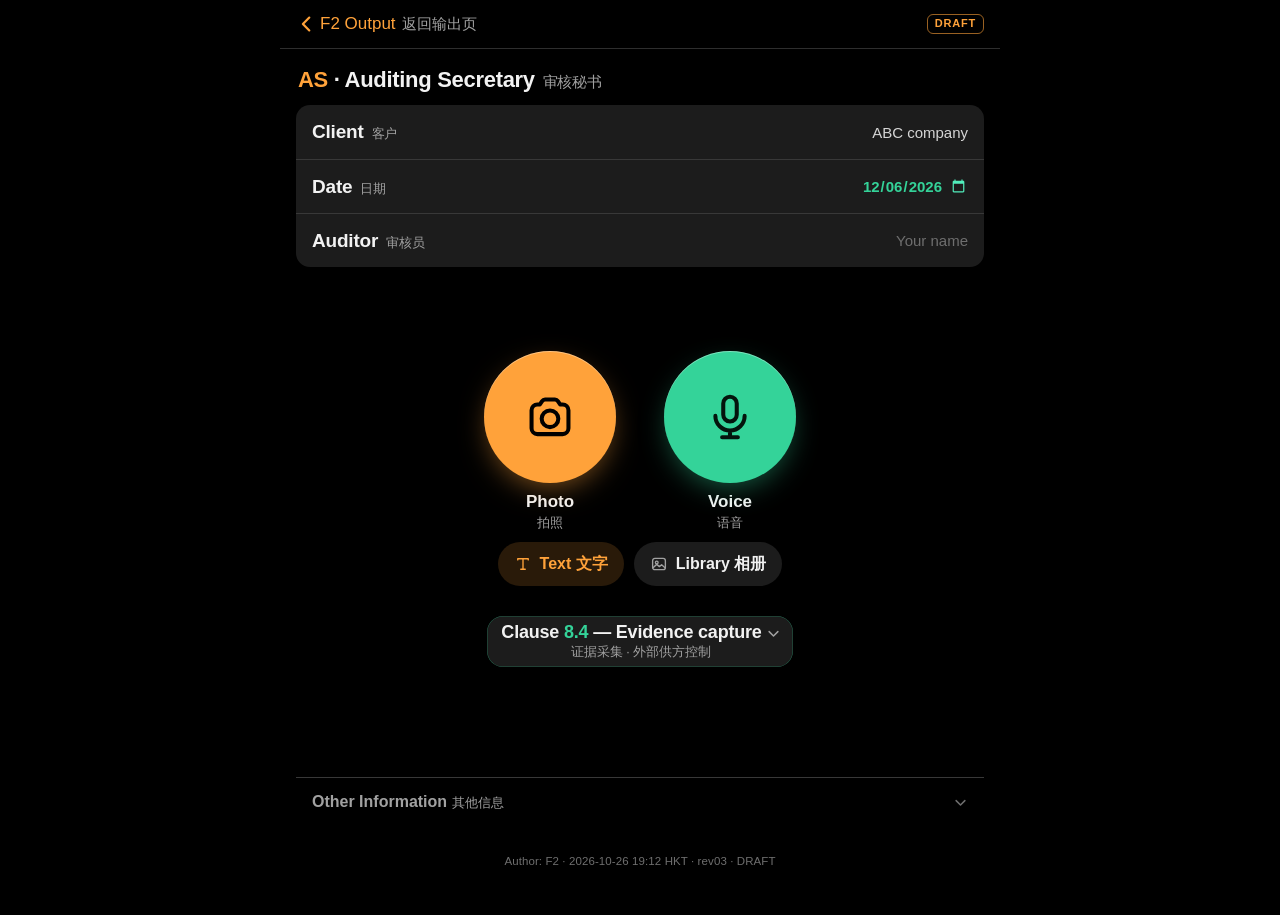
==== commit f64926a2: "AS rev03: remove trial-code gate (built-in default), finish guard kept; back link to fta7ai.com" ====
--- a/as/index.html
+++ b/as/index.html
@@ -745,7 +745,7 @@
   return '<div class="fine" id="lastbk" style="margin:6px 16px 0">Last backed up 上次备份: '+last+'</div>';
 }
 /* ---------- views ---------- */
-var META='Author: F2 · 2026-10-26 17:52 HKT · rev03 · DRAFT';
+var META='Author: F2 · 2026-10-26 19:12 HKT · rev03 · DRAFT';
 function fitCap(){var w=document.querySelector('.cwrap');if(!w)return;var cb=document.querySelector('.ctlbar');var top=w.getBoundingClientRect().top+window.pageYOffset;var h=window.innerHeight-top-(cb?cb.offsetHeight:100);w.style.height=Math.max(h,380)+'px';document.body.style.paddingBottom=(cb?cb.offsetHeight:100)+'px'}
 window.addEventListener('resize',function(){fitCap()});
 function render(){
@@ -788,7 +788,7 @@
   return h;
 }
 function otherHtml(nag){
-  var h='<div class="note"><b>Field tool, not a document reader.</b> 现场采集工具，不分析大文件。Records collected here can later be handed to <b>SAA</b> for analysis. 采集到的记录以后可交给 SAA 处理。<br><b>Demo data only · 仅演示数据.</b> Everything is stored on this device (IndexedDB). It works fully offline. Only if you enter a tester code under <b>Upload</b> is a copy sent to the AS Collector server (trial). 数据存在本机，可完全离线使用；只有在“上传”里输入试用口令后，才会把副本发送到 AS Collector 服务器（试用）。</div>';
+  var h='<div class="note"><b>Field tool, not a document reader.</b> 现场采集工具，不分析大文件。Records collected here can later be handed to <b>SAA</b> for analysis. 采集到的记录以后可交给 SAA 处理。<br><b>Demo data only · 仅演示数据.</b> Everything is stored on this device (IndexedDB). It works fully offline. When online, a copy is uploaded automatically to the AS Collector server (trial). 数据存在本机，可完全离线使用；联网时会自动把副本上传到 AS Collector 服务器（试用）。</div>';
   h+=storageBanner()+backupBanner();
   h+='<div class="sh">Case files on this device <span class="zh">本机案卷</span></div><div class="grp">';
   if(!db.cases.length)h+='<div class="empty">None yet. 暂无案卷。</div>';
@@ -1297,10 +1297,6 @@
 }
 function finInner(done){return done?ic('check')+'<span>Finished <span class="zh">已完成</span></span>':ic('check')+'<span>Finish <span class="zh">完成</span></span>'}
 function syncFinBtn(){var p=document.querySelector('.finp');var c=cur();if(!p||!c)return;var d=c.capState==='finished';p.disabled=d;p.innerHTML=finInner(d)}
-function codeNoteHtml(){
-  return '<div class="dlgnote"><div>Not uploaded yet — enter your trial code in Other Information → Upload</div><div class="zh">尚未上传 — 请在“其他信息 → 上传”输入试用口令</div>'+
-    '<button class="textlink" data-act="dlgcode">Enter code 输入口令</button></div>';
-}
 function closeDlg(){var d=$('#dlg');if(d)d.innerHTML='';DLG=null}
 function askFinish(targets,fn,snooze){
   var d=$('#dlg');if(!d){d=document.createElement('div');d.id='dlg';document.body.appendChild(d)}
@@ -1308,7 +1304,7 @@
   var nm=targets.length===1?esc(targets[0].client||'(no name)')+' · '+targets[0].entries.length+' item'+(targets[0].entries.length===1?'':'s'):targets.length+' unfinished cases 个未完成案卷';
   d.innerHTML='<div class="dlg-bg" data-act="dlgx"><div class="dlg" role="alertdialog" aria-modal="true" aria-labelledby="dlgT">'+
     '<h3 id="dlgT">You haven\'t finished '+(targets.length===1?'this case':'these cases')+'. Finish and save now?</h3>'+
-    '<p class="zh">还没点完成，现在完成并保存吗？</p><p class="dlgcase">'+nm+'</p>'+(hasCode()?'':codeNoteHtml())+
+    '<p class="zh">还没点完成，现在完成并保存吗？</p><p class="dlgcase">'+nm+'</p>'+
     '<div class="dlgrow"><button class="btn pri" data-act="dlgfin">Finish &amp; save <span class="zh">完成并保存</span></button>'+
     '<button class="btn plain" data-act="dlgno">Not yet <span class="zh">暂不</span></button></div></div></div>';
   var f=d.querySelector('[data-act=dlgfin]');if(f)try{f.focus()}catch(e){}
@@ -1324,16 +1320,17 @@
   if(txt&&c&&c.capState==='active'){closeSheet();addEntry(c,'text',{text:txt,via:used?'dictated':'typed'}).then(function(){then()});return true}
   closeSheet();return false;
 }
+function queueUpload(){clearTimeout(flushT);flush();kick(0)}
 function handleAct(b,skip){
   if(b.disabled)return;
   var a=b.dataset.act,id=b.dataset.id,c=cur();
   if(a==='dlgfin'){var f=DLG;closeDlg();if(!f)return;f.targets.forEach(finishCase);if(view==='case'&&tab==='capture')render();f.fn();return}
   if(a==='dlgno'){var f2=DLG;closeDlg();if(!f2)return;if(f2.snooze)f2.targets.forEach(function(x){snz[x.id]=x.entries.length});f2.fn();return}
   if(a==='dlgx'){closeDlg();return}
-  if(a==='dlgcode'){closeDlg();closeSheet();if(R)stopRec(true);flush();otherOpen=true;goto('upload');if(hasCode())checkConn();return}
   if(a==='snackx'){var sn=$('#snack');if(sn)sn.innerHTML='';return}
   if(view==='case'&&(a==='home'||a==='tab'||a==='finish')&&$('#overlay').innerHTML&&!skip){if(leaveSheets(c,function(){handleAct(b,false)}))return}
   if(!skip){var gt=guardTargets(a,c);if(gt.length){askFinish(gt,function(){handleAct(b,true)},!!GX_OUT[a]);return}}
+  if(GX_OUT[a])queueUpload();   // sharing/exporting: make sure what exists is on its way to the cloud first (persistent queue: survives offline/reload)
   if(view==='home'&&(a==='photo'||a==='rec'||a==='text'||a==='photolib')){c=startCaseFromHome();if(!c)return}
   if(a==='other'){otherOpen=!otherOpen;var ob=$('.othbtn'),op=$('#oth');if(ob){ob.classList.toggle('open',otherOpen);ob.setAttribute('aria-expanded',otherOpen)}if(op){op.hidden=!otherOpen;if(otherOpen)setTimeout(function(){try{ob.scrollIntoView({behavior:'smooth',block:'start'})}catch(_){}},30)}return}
   if(a==='demo')loadDemo();
@@ -1373,7 +1370,6 @@
   else if(a==='resume'){setCap(c,'active');render()}
   else if(a==='finish'){
     finishCase(c);goto('case','review');
-    if(!hasCode())snack('<div class="sn"><div>Not uploaded yet — enter your trial code in Other Information → Upload</div><div class="zh">尚未上传 — 请在“其他信息 → 上传”输入试用口令</div></div><button class="btn pri sm" data-act="dlgcode">Enter code 输入口令</button>');
   }
   /* review */
   else if(a==='etoggle'){openE[id]=!openE[id];render()}
@@ -1462,9 +1458,15 @@
 var TOMB={};
 var MAXMEDIA=25*1024*1024,ID_RE=/^[A-Za-z0-9_-]{1,64}$/;
 function normCode(s){return String(s||'').trim().toUpperCase().replace(/[\s-]+/g,'')}
-function codeOk(n){return /^[A-Z0-9]{12,128}$/.test(n)}
-function hasCode(){return codeOk(normCode(S.testerCode))}
-function maskCode(){var n=normCode(S.testerCode);return n?'•••• •••• •••• •••• •••• '+n.slice(-4):''}
+/* TEMPORARY TRIAL DEFAULT (owner decision, 2026-10-26): while the owner is the only user, uploads use this built-in
+   default code so nothing has to be typed. It is NOT a security gate. Replace it with a real gate (per-tester codes
+   or sign-in) before anyone else gets access. The Upload screen keeps an optional advanced override. */
+var DEFAULT_CODE='0000';
+function codeOk(n){return /^[A-Z0-9]{1,128}$/.test(n)}
+function curCode(){var n=normCode(S.testerCode);return codeOk(n)?n:DEFAULT_CODE}
+function hasOverride(){var n=normCode(S.testerCode);return codeOk(n)&&n!==DEFAULT_CODE}
+function hasCode(){return codeOk(curCode())}
+function maskCode(){var n=normCode(S.testerCode);return hasOverride()?'•••• '+n.slice(-2):''}
 function fpOf(s){var h=2166136261,i;for(i=0;i<s.length;i++){h^=s.charCodeAt(i);h=Math.imul(h,16777619)>>>0}return h.toString(16)+':'+s.length}
 function isoOf(v,fb){var t=Date.parse(v);return isNaN(t)?(fb||new Date().toISOString()):new Date(t).toISOString()}
 function cV(c){return c.v||1}
@@ -1489,10 +1491,10 @@
 function syncText(c,short){
   if(!hasCode())return short?'':'local only 仅本机';
   var p=prog(c);
-  if(p.synced)return short?'':'uploaded 已上传';
-  if(p.failed)return short?p.done+'/'+p.tot:p.done+' of '+p.tot+' uploaded 已传 '+p.done+'/'+p.tot+' · '+p.failed+' not sent 未传';
-  if(!p.tot)return short?'':'waiting 等待上传';
-  return short?p.done+'/'+p.tot:p.done+' of '+p.tot+' uploaded 已传 '+p.done+'/'+p.tot;
+  if(p.synced)return short?'':'Saved to cloud 已上传';
+  if(p.failed)return short?p.done+'/'+p.tot:'Waiting to upload 等待上传 · '+p.done+'/'+p.tot+' · '+p.failed+' not sent 未传';
+  if(!p.tot)return short?'':'Waiting to upload 等待上传';
+  return short?p.done+'/'+p.tot:'Waiting to upload 等待上传 · '+p.done+'/'+p.tot;
 }
 function sdot(c,txt){return '<i class="sdot '+dotCls(c)+'" data-sc="'+c.id+'" aria-hidden="true"></i>'+(txt?'<span class="sdt" data-sp="'+c.id+'"'+(txt==='s'?' data-short="1"':'')+'>'+esc(syncText(c,txt==='s'))+'</span>':'')}
 function totals(){
@@ -1531,7 +1533,7 @@
   o=o||{};
   return new Promise(function(res,rej){
     var ctl=window.AbortController?new AbortController():null,to=setTimeout(function(){if(ctl)ctl.abort();rej({net:true,why:'timeout'})},o.timeout||20000);
-    var h={};if(!o.noCode)h['X-AS-Code']=normCode(S.testerCode);
+    var h={};if(!o.noCode)h['X-AS-Code']=curCode();
     if(o.type)h['Content-Type']=o.type;
     var opt={method:method,headers:h,cache:'no-store',credentials:'omit',mode:'cors'};
     if(o.body!=null)opt.body=o.body;if(ctl)opt.signal=ctl.signal;
@@ -1662,7 +1664,7 @@
   function end(k){
     SY.run=false;SY.cur='';
     if(!hasCode()){setSY('off');return}
-    if(k==='badcode'){SY.fails=0;setSY('badcode');toast('Code not accepted 口令无效');return}
+    if(k==='badcode'){SY.fails=0;setSY('badcode');toast('Upload paused 上传已暂停');return}
     if(k==='quota'){SY.fails=0;SY.qUntil=Date.now()+30*60000;setSY('quota');toast('Monthly upload limit reached 本月上传额度已满');return}
     if(k==='retry'||k==='net'){SY.fails++;var ms=backoffMs();SY.conn=navigator.onLine===false?'offline':'down';setSY(navigator.onLine===false?'offline':'retry');kick(ms);return}
     SY.fails=0;
@@ -1673,7 +1675,6 @@
   return loop().then(end,function(e){end(e&&e.net?'net':'retry')});
 }
 function uploadNow(){
-  if(!hasCode()){toast('Enter your tester code first 请先输入试用口令');return}
   db.cases.forEach(function(c){var ch=false;if(c.cfail){delete c.cfail;ch=true}
     c.entries.forEach(function(e){if(e.efail||e.mfail){delete e.efail;delete e.mfail;dirty['entries|'+e.id]=['entries',e];ch=true}});
     if(ch)putCase(c)});
@@ -1691,19 +1692,26 @@
   var n=normCode(raw);
   if(!n){return clearCode()}
   if(!codeOk(n)){toast('That does not look like a valid code 这不像有效的口令');return Promise.resolve(false)}
-  var fp=fpOf(n),chg=S.syncFp&&S.syncFp!==fp;
-  return setMeta('testerCode',n).then(function(){return setMeta('syncFp',fp)}).then(function(){
+  var chg=fpOf(n)!==fpOf(curCode());
+  return setMeta('testerCode',n===DEFAULT_CODE?'':n).then(function(){
     if(chg)resetMarkers();
     SY.state='idle';SY.fails=0;SY.conn='';
-    toast('Code saved 口令已保存');
+    toast('Saved 已保存');
     if(view==='upload')render();
     checkConn().then(function(){if(SY.state!=='badcode'){SY.force=true;kick(0)}});
     return true;
   });
 }
 function clearCode(){
-  clearTimeout(SY.timer);SY.timer=null;SY.conn='';SY.usage=null;
-  return setMeta('testerCode','').then(function(){setSY('off');toast('Code cleared 口令已清除 — uploads paused, data on this phone kept 已暂停上传，手机上的数据保留');if(view==='upload')render();return true});
+  var chg=hasOverride();
+  return setMeta('testerCode','').then(function(){
+    if(chg)resetMarkers();
+    SY.state='idle';SY.fails=0;SY.conn='';
+    toast('Back to default 已恢复默认');
+    if(view==='upload')render();
+    checkConn().then(function(){if(SY.state!=='badcode'){SY.force=true;kick(0)}});
+    return true;
+  });
 }
 function savedCodeFromField(){var t=$('#tc');return t?t.value:''}
 function pasteCode(){
@@ -1714,11 +1722,10 @@
 /* ----- UI ----- */
 function fmtMB(b){b=b||0;return b>=1073741824?(b/1073741824).toFixed(1)+' GB':b>=1048576?(b/1048576).toFixed(1)+' MB':Math.max(1,Math.round(b/1024))+' KB'}
 function connLine(){
-  if(!hasCode())return{ok:false,en:'Not connected',zh:'未连接',sub:'Enter your tester code below to start uploading. Until then everything stays on this phone. 在下方输入试用口令后开始上传，此前所有内容只保存在本机。'};
-  if(SY.state==='badcode'||SY.conn==='badcode')return{ok:false,en:'Not connected',zh:'未连接',sub:'Code not accepted 口令无效 — check it with whoever gave it to you, then paste it again. 请向发口令的人核对后重新粘贴。'};
+  if(SY.state==='badcode'||SY.conn==='badcode')return{ok:false,en:'Not connected',zh:'未连接',sub:'The server did not accept the upload code 服务器未接受上传口令 — if you set an override below, clear it. 如设置过备用口令，请清除。'};
   if(SY.state==='offline'||SY.conn==='offline')return{ok:false,en:'Not connected',zh:'未连接',sub:'Offline 当前离线 — uploads continue automatically when the network is back. 网络恢复后自动继续上传。'};
   if(SY.conn==='down'||SY.state==='retry')return{ok:false,en:'Not connected',zh:'未连接',sub:'The server cannot be reached 无法连接服务器 — will retry automatically (a VPN may be needed). 将自动重试（可能需要 VPN）。'};
-  if(SY.conn==='ok')return{ok:true,en:'Connected',zh:'已连接',sub:'Server reachable, code accepted. 服务器可达，口令有效。'};
+  if(SY.conn==='ok')return{ok:true,en:'Connected',zh:'已连接',sub:'Server reachable. 服务器可达。'};
   return{ok:false,en:'Checking…',zh:'检查中…',sub:''};
 }
 function failMsgs(){
@@ -1733,21 +1740,21 @@
     h+='<div class="r"><div class="fine">This month 本月: '+fmtMB(SY.usage.used_bytes)+' of 共 '+fmtMB(SY.usage.quota_bytes)+'</div><div class="prog" style="margin-top:6px"><i style="width:'+pc+'%"></i></div></div>'}
   h+='</div>';
   if(SY.state==='quota')h+='<div class="banner warn"><b>Monthly upload limit reached 本月上传额度已满.</b> Nothing is lost — everything stays on this phone and uploads again when the limit resets or you press Upload now. 数据没有丢失，仍在手机上；额度重置后或点“立即上传”会继续。</div>';
-  if(SY.state==='badcode')h+='<div class="banner warn"><b>Code not accepted 口令无效 (401).</b> Uploads are paused. Paste the correct code below. 上传已暂停，请在下方粘贴正确的口令。</div>';
+  if(SY.state==='badcode')h+='<div class="banner warn"><b>Upload paused 上传已暂停 (401).</b> The server did not accept the upload code. If you set an override below, clear it. 服务器未接受上传口令；如设置过备用口令，请清除。</div>';
   failMsgs().forEach(function(m){h+='<div class="banner warn">'+m+'. Your copy on this phone is untouched. 手机上的副本不受影响。</div>'});
   return h;
 }
 function uplBotHtml(){
   var t=totals(),pend=t.pend,st=SY.state,busy=st==='syncing';
-  var line=!hasCode()?'':busy?'Uploading… 上传中…':pend?pend+' item(s) waiting 项待上传'+(st==='offline'?' · offline 离线':st==='retry'?' · retrying 重试中':''):t.failed?t.failed+' item(s) not sent 项未能上传':'All uploaded 已全部上传'+(SY.lastOk?' · '+fmt(SY.lastOk).slice(11):'');
-  var h='<div style="margin:14px 0 6px"><button class="btn pri big" data-act="uplnow"'+(hasCode()&&!busy?'':' disabled')+'>'+ic('up')+'<span>Upload now <span class="zh" style="font-size:15px">立即上传</span></span></button></div>';
+  var line=busy?'Uploading… 上传中…':pend?pend+' item(s) waiting 项待上传'+(st==='offline'?' · offline 离线':st==='retry'?' · retrying 重试中':''):t.failed?t.failed+' item(s) not sent 项未能上传':'All uploaded 已全部上传'+(SY.lastOk?' · '+fmt(SY.lastOk).slice(11):'');
+  var h='<div style="margin:14px 0 6px"><button class="btn pri big" data-act="uplnow"'+(busy?' disabled':'')+'>'+ic('up')+'<span>Upload now <span class="zh" style="font-size:15px">立即上传</span></span></button></div>';
   if(line)h+='<div class="fine" style="margin:6px 16px 0;text-align:center">'+esc(line)+'</div>';
   h+='<div class="sh">Case files <span class="zh">案卷</span></div><div class="grp">';
   if(!db.cases.length)h+='<div class="empty">None yet. 暂无案卷。</div>';
   db.cases.slice().reverse().forEach(function(c){
     var p=prog(c),pc=p.tot?Math.round(100*p.done/p.tot):(p.caseOk?100:0);
     h+='<div class="listrow"><div class="tx" style="flex:1;min-width:0"><b>'+esc(c.client)+'</b><div class="fine">'+sdot(c,'l')+'</div>'+
-      (hasCode()?'<div class="prog" style="margin-top:6px"><i class="'+dotCls(c)+'" style="width:'+pc+'%"></i></div>':'')+'</div></div>';
+      '<div class="prog" style="margin-top:6px"><i class="'+dotCls(c)+'" style="width:'+pc+'%"></i></div>'+'</div></div>';
   });
   return h+'</div>';
 }
@@ -1755,15 +1762,14 @@
   var h='<div class="nav"><div class="bar"><button class="bk" data-act="home">'+ic('chevL')+'<span>Cases <span class="zh">案卷</span></span></button>'+
     '<div class="ttl"><b>Upload 上传</b><span>AS Collector</span></div><div class="rt"><span class="draft" style="margin:0">DRAFT</span></div></div></div><div class="pg">';
   h+='<div id="uplTop" style="margin-top:14px">'+uplTopHtml()+'</div>';
-  h+='<div class="sh">Tester code <span class="zh">试用口令</span></div><div class="grp"><div class="field"><label for="tc">Code 口令'+(hasCode()?' — saved 已保存':'')+'</label>'+
-    '<input id="tc" class="mask" data-act="tc" autocomplete="off" autocapitalize="characters" autocorrect="off" spellcheck="false" placeholder="'+esc(hasCode()?maskCode():'Type or paste your code 输入或粘贴口令')+'"></div>'+
-    '<div class="r"><div class="row nw"><button class="btn sm plain" data-act="tcpaste">'+ic('copy')+'Paste 粘贴</button><button class="btn sm" data-act="tcsave">'+ic('check')+'Save 保存</button><button class="btn sm dan" data-act="tcclear"'+(hasCode()?'':' disabled')+'>'+ic('trash')+'Clear 清除</button></div></div></div>';
+  h+='<div class="sh">Advanced <span class="zh">高级</span></div><div class="grp"><div class="field"><label for="tc">Override 备用设置'+(hasOverride()?' — in use 使用中':' (optional 可选)')+'</label>'+
+    '<input id="tc" class="mask" data-act="tc" autocomplete="off" autocapitalize="characters" autocorrect="off" spellcheck="false" placeholder="'+esc(hasOverride()?maskCode():'Leave empty 留空')+'"></div>'+
+    '<div class="r"><div class="row nw"><button class="btn sm plain" data-act="tcpaste">'+ic('copy')+'Paste 粘贴</button><button class="btn sm" data-act="tcsave">'+ic('check')+'Save 保存</button><button class="btn sm dan" data-act="tcclear"'+(hasOverride()?'':' disabled')+'>'+ic('trash')+'Reset 重置</button></div></div></div>';
   h+='<div id="uplBot">'+uplBotHtml()+'</div>';
   h+='<div class="note" style="margin-top:18px"><b>What is uploaded 上传内容.</b> Case details, notes, tags, status, clause, photos and recordings are copied to the AS Collector server for this trial, in the background whenever you are online. Uploading never removes anything from this phone. Entries you delete are marked deleted on the server, not erased. 案卷信息、备注、归类、状态、条款、照片和录音会在联网时自动复制到 AS Collector 服务器（试用）。上传不会删除手机上的任何内容；你删除的条目在服务器上只做删除标记，不会清除。<br>The Summary page fields (finding statement, severity, sample) are not uploaded yet. 总结页的不符合声明、严重程度、抽样暂不上传。</div></div>';
   return h;
 }
 function rowText(){
-  if(!hasCode())return 'Not connected 未连接 · add your tester code 点此输入试用口令';
   var l=connLine(),t=totals();
   return (l.ok?'Connected 已连接':'Not connected 未连接')+' · '+(SY.state==='syncing'?'uploading 上传中':t.pend?t.pend+' item(s) waiting 项待传':t.failed?t.failed+' item(s) not sent 项未能上传':'all uploaded 已全部上传');
 }
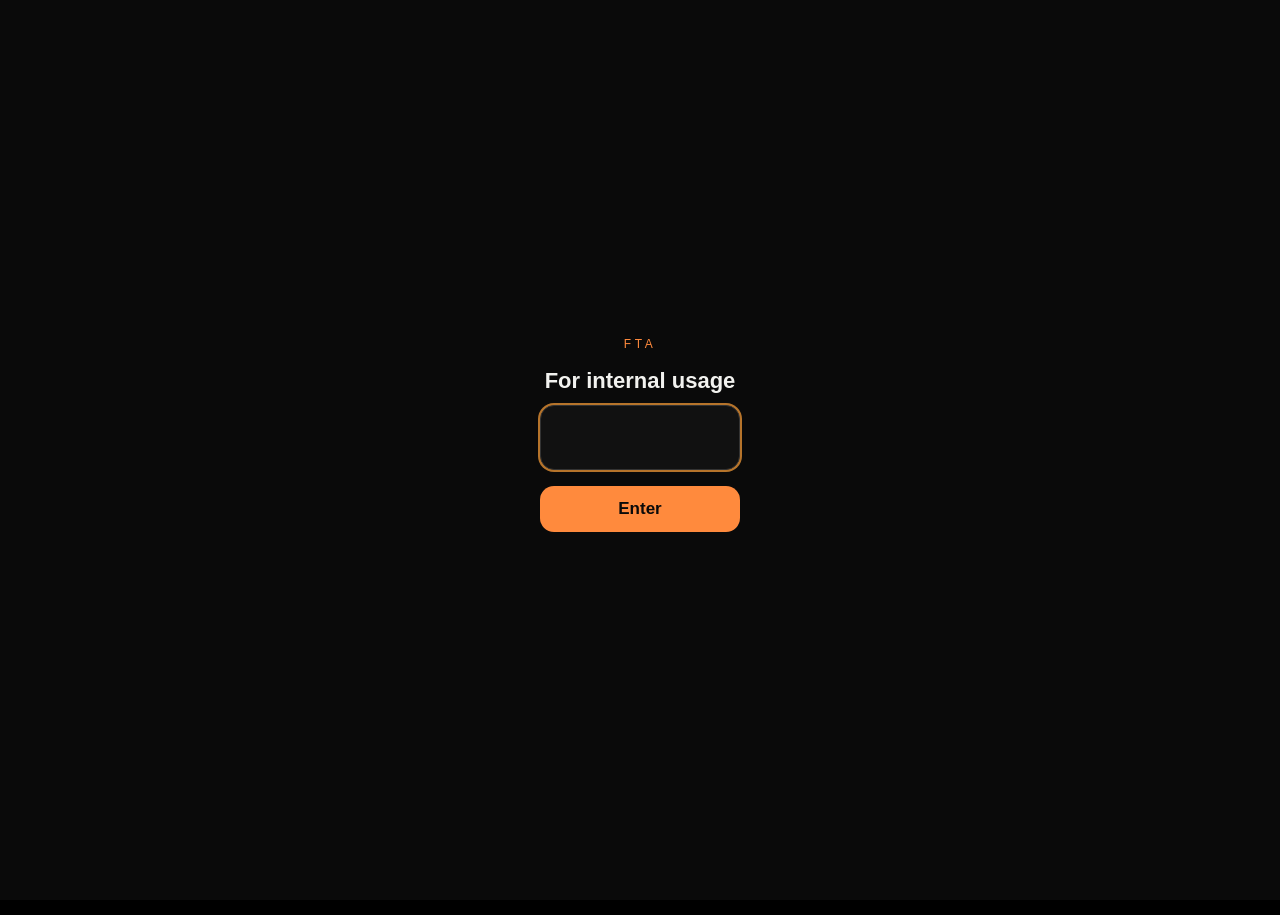
==== commit d9602c75: "Site consolidation: public homepage, gated SAA and internal pages Restore point: tag pre-consolidati" ====
--- a/as/index.html
+++ b/as/index.html
@@ -3,6 +3,7 @@
 <head>
 <meta charset="utf-8">
 <meta name="viewport" content="width=device-width, initial-scale=1, viewport-fit=cover">
+<meta name="robots" content="noindex,nofollow">
 <meta name="apple-mobile-web-app-capable" content="yes">
 <meta name="mobile-web-app-capable" content="yes">
 <meta name="apple-mobile-web-app-status-bar-style" content="black-translucent">
@@ -417,6 +418,9 @@
 .snack .sx{position:absolute;top:2px;right:4px;width:32px;height:32px;border:0;background:none;color:var(--lab2);font-size:20px;cursor:pointer}
 </style>
 </head><body>
+<div id="ftagate" data-title="For internal usage"></div>
+<script src="/gate.js"></script>
+
 <div class="back"><a href="https://fta7ai.com/"><svg class="ic" viewBox="0 0 24 24" fill="none" stroke="currentColor" stroke-width="2.4" stroke-linecap="round" stroke-linejoin="round" aria-hidden="true"><path d="M14.5 5l-7 7 7 7"/></svg>F2 Output&nbsp;<span class="zh">返回输出页</span></a><span class="draft">DRAFT</span></div>
 <div id="app"><div class="pg fine">Loading… 加载中…</div></div>
 <input type="file" id="photoIn" accept="image/*" capture="environment" hidden>
